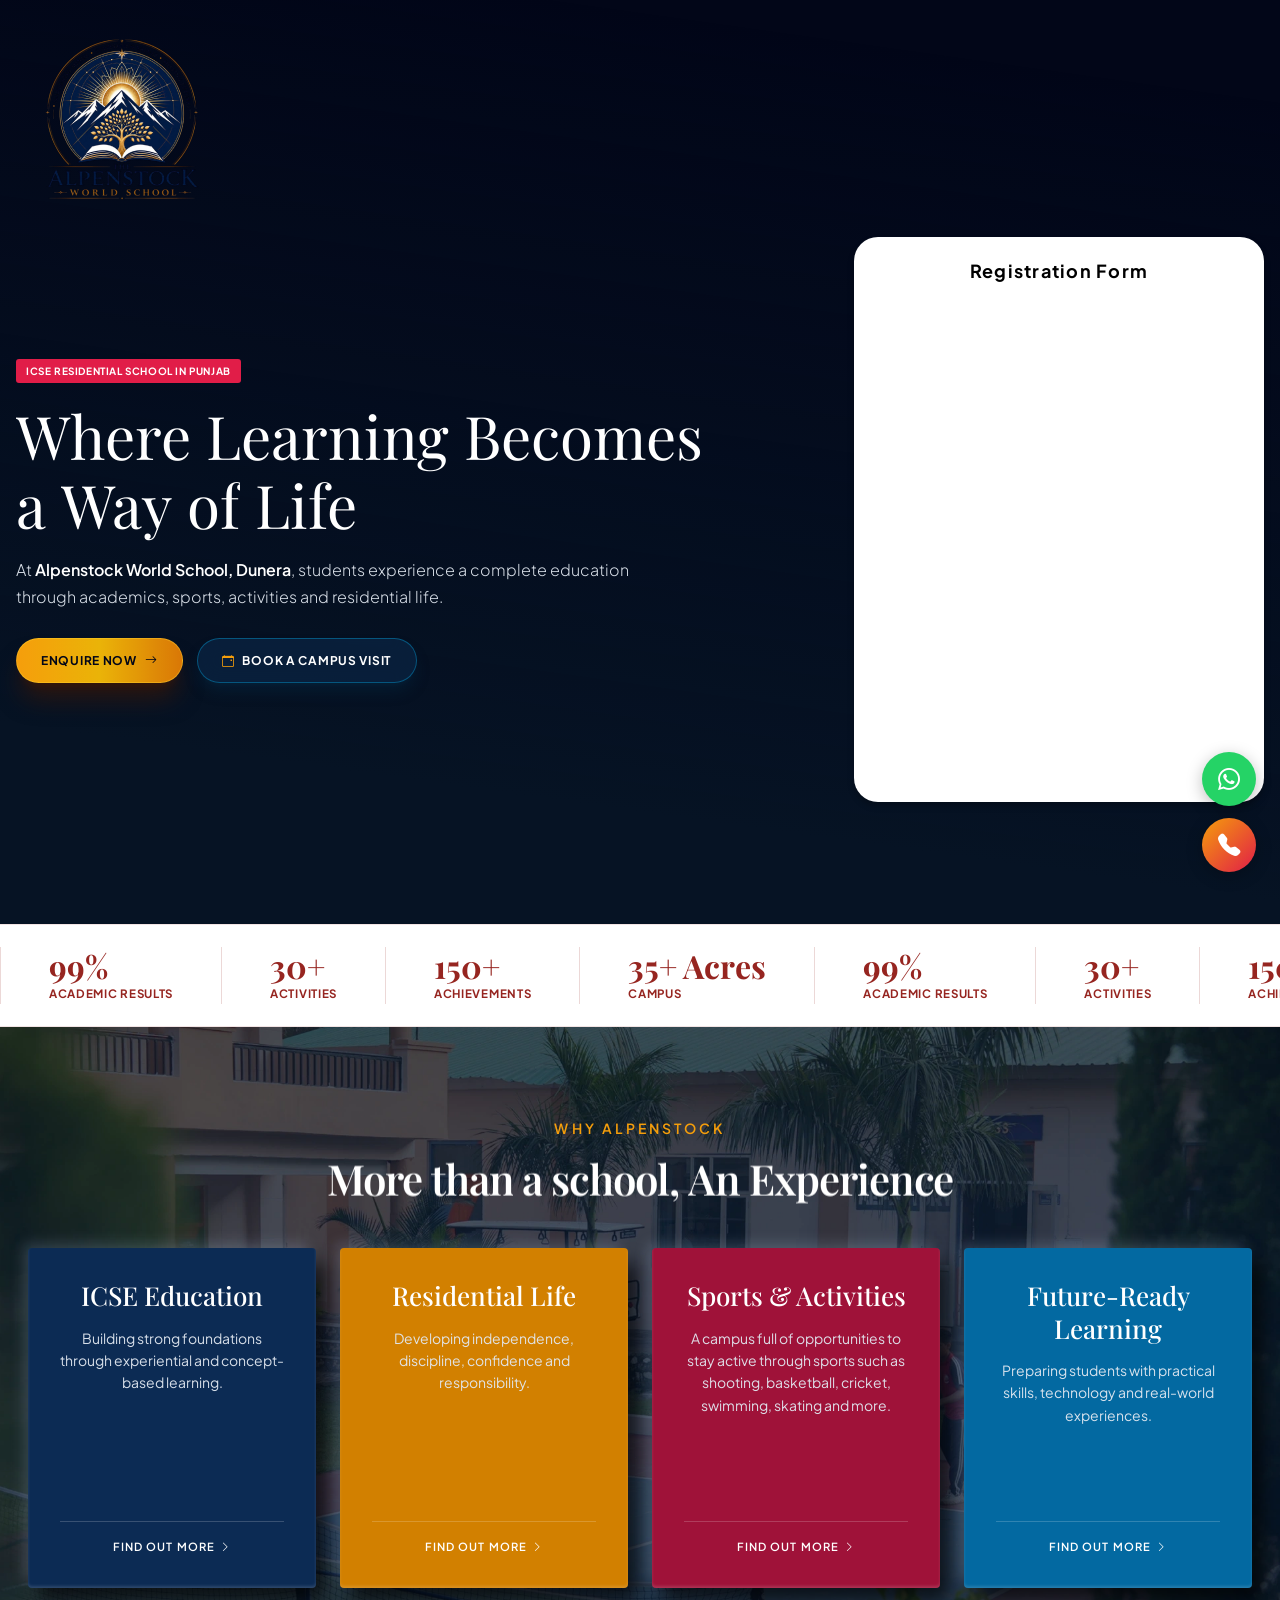
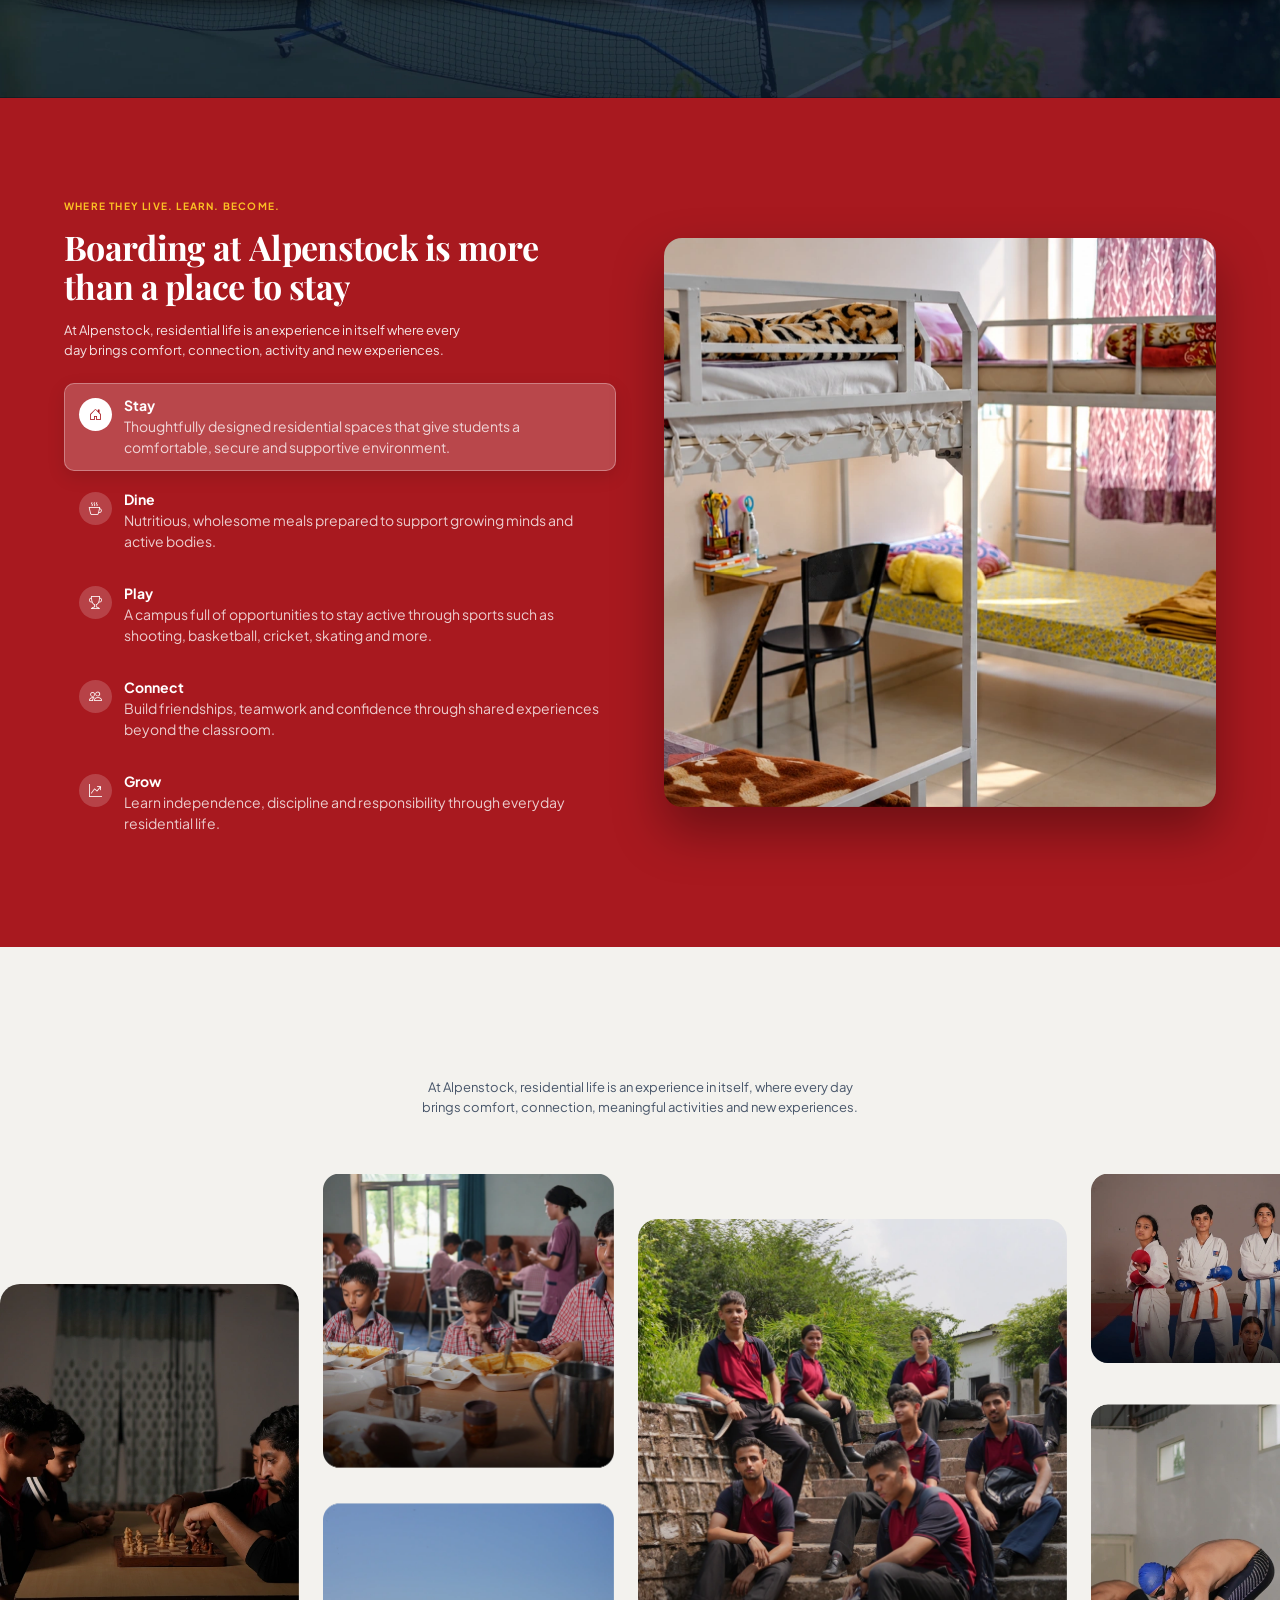
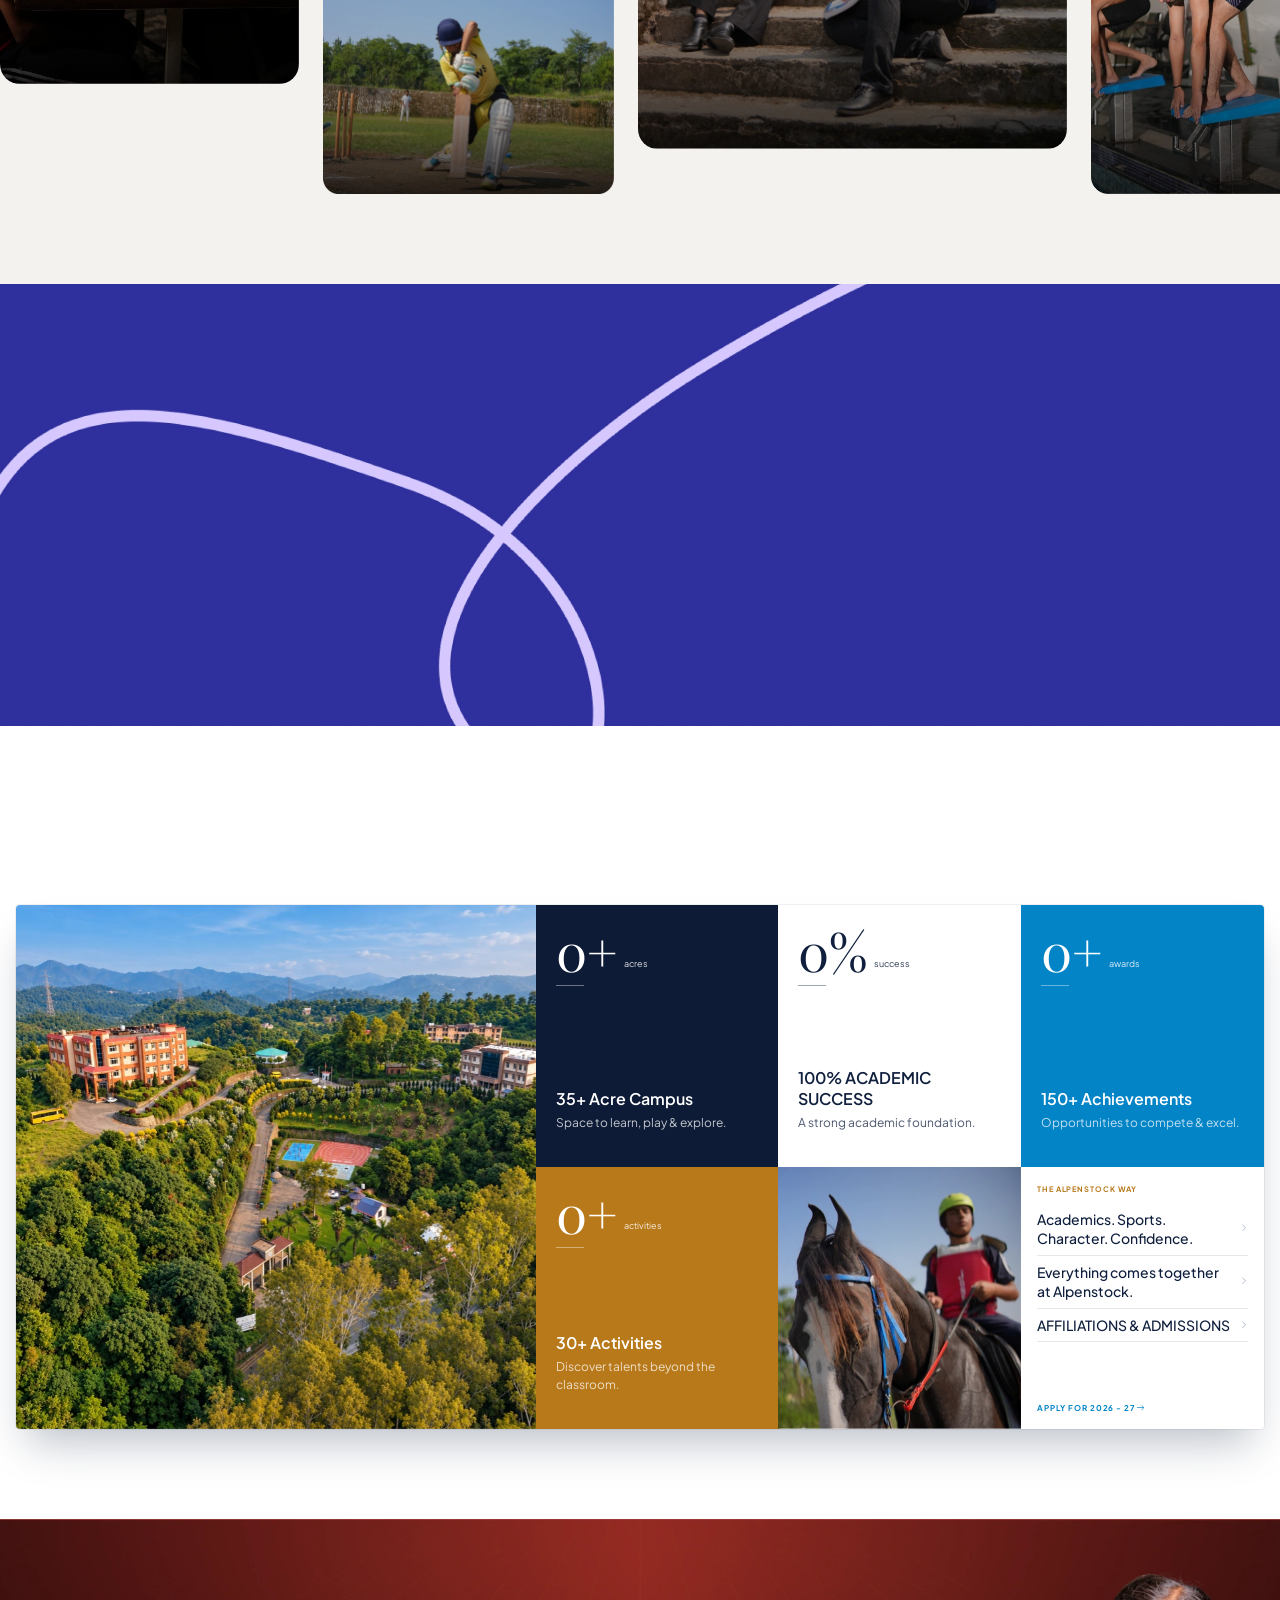
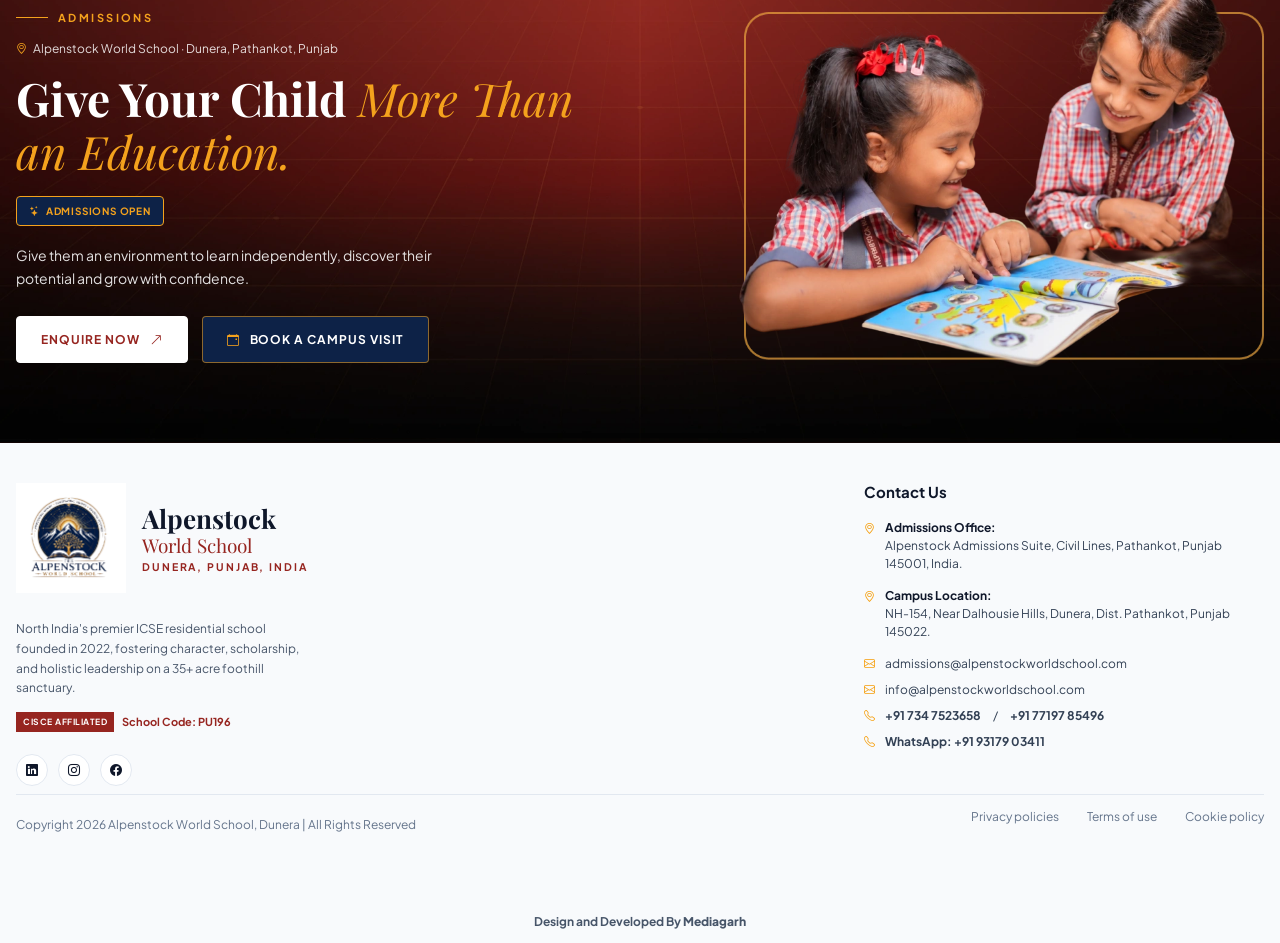
==== index.html @ f22d987d "add new changes" ====
﻿<!doctype html>
<html lang="en">
  <head>
    <!-- Google Tag Manager -->
    <script>
      (function (w, d, s, l, i) {
        w[l] = w[l] || [];
        w[l].push({ 'gtm.start': new Date().getTime(), event: 'gtm.js' });
        var f = d.getElementsByTagName(s)[0],
          j = d.createElement(s),
          dl = l != 'dataLayer' ? '&l=' + l : '';
        j.async = true;
        j.src = 'https://www.googletagmanager.com/gtm.js?id=' + i + dl;
        f.parentNode.insertBefore(j, f);
      })(window, document, 'script', 'dataLayer', 'GTM-5JK8ZBF2');
    </script>
    <!-- End Google Tag Manager -->
    <meta charset="UTF-8" />
    <meta name="viewport" content="width=device-width, initial-scale=1.0" />
    <title>Boarding Schools in Punjab | Alpenstock World School</title>
    <meta
      name="description"
      content="Explore Alpenstock World School, one of the best ICSE boarding schools in Punjab. Discover residential schooling near Pathankot. Enquire today. "
    />
    <meta name="robots" content="index, follow" />
    <link rel="canonical" href="https://admissionsalpenstockworldschool.com/" />
    <link rel="icon" href="images/favicon.webp" sizes="32x32" />

    <!-- Open Graph / Facebook -->
    <meta property="og:type" content="website" />
    <meta property="og:url" content="https://admissionsalpenstockworldschool.com/" />
    <meta property="og:title" content="Boarding Schools in Punjab | Alpenstock World School" />
    <meta
      property="og:description"
      content="Explore Alpenstock World School, one of the best ICSE boarding schools in Punjab. Discover residential schooling near Pathankot. Enquire today."
    />
    <meta property="og:image" content="https://admissionsalpenstockworldschool.com/images/bording-img-4.webp" />
    <meta property="og:image:alt" content="Alpenstock World School Campus" />
    <meta property="og:site_name" content="Alpenstock World School" />
    <meta property="og:locale" content="en_IN" />

    <!-- Twitter Card -->
    <meta name="twitter:card" content="summary_large_image" />
    <meta name="twitter:url" content="https://admissionsalpenstockworldschool.com/" />
    <meta name="twitter:title" content="Boarding Schools in Punjab | Alpenstock World School" />
    <meta
      name="twitter:description"
      content="Explore Alpenstock World School, one of the best ICSE boarding schools in Punjab. Discover residential schooling near Pathankot. Enquire today."
    />
    <meta name="twitter:image" content="https://admissionsalpenstockworldschool.com/images/bording-img-4.webp" />
    <meta name="twitter:image:alt" content="Alpenstock World School Campus" />

    <link rel="preconnect" href="https://fonts.googleapis.com" />
    <link rel="preconnect" href="https://fonts.gstatic.com" crossorigin />
    <link
      href="https://fonts.googleapis.com/css2?family=Playfair+Display:wght@400;500;600;700&family=Plus+Jakarta+Sans:wght@300;400;500;600;700;800&display=swap"
      rel="stylesheet"
    />
    <link rel="stylesheet" href="https://cdn.jsdelivr.net/npm/bootstrap@5.3.3/dist/css/bootstrap.min.css" />
    <link rel="stylesheet" href="https://cdn.jsdelivr.net/npm/bootstrap-icons@1.11.3/font/bootstrap-icons.min.css" />
    <link rel="stylesheet" href="css/style.css?v=4" />
    <link rel="stylesheet" href="css/animations.css" />
  </head>

  <body>
    <!-- Google Tag Manager (noscript) -->
    <noscript
      ><iframe
        src="https://www.googletagmanager.com/ns.html?id=GTM-5JK8ZBF2"
        height="0"
        width="0"
        style="display: none; visibility: hidden"
      ></iframe
    ></noscript>
    <!-- End Google Tag Manager (noscript) -->
    <!-- ============ 1. HERO ============ -->
    <section class="hero">
      <!-- Background video (apna video yaha add karna) -->
      <video class="hero__video" autoplay muted loop playsinline poster="images/hero-poster.webp">
        <source src="images/alpenStock- hero-section-video.mp4" type="video/mp4" />
      </video>
      <div class="hero__overlay"></div>

      <div class="app-container hero__inner">
        <a href="/" class="hero__logo" aria-label="Alpenstock home">
          <img src="images/top-logo.webp" alt="Alpenstock World School Dunera" width="221" height="217" />
        </a>

        <div class="hero__columns">
          <div class="hero__content">
            <span class="hero__badge">ICSE Residential School in Punjab</span>

            <h1 class="hero__title">Where Learning Becomes <br class="d-none d-md-block" />a Way of Life</h1>

            <p class="hero__text">
              At <strong>Alpenstock World School, Dunera</strong>, students experience a complete education through
              academics, sports, activities and residential life.
            </p>

            <div class="hero__actions">
              <a href="#register-form" class="btn-amber">Enquire Now <i class="bi bi-arrow-right"></i></a>
              <a href="#register-form" class="btn-ghost"><i class="bi bi-calendar-event"></i> Book a Campus Visit</a>
            </div>
          </div>

          <!-- CRM Visits Box -->
          <div class="hero__crm-box" id="register-form">
            <p class="hero__crm-label">Registration Form</p>
            <p class="hero__crm-count" id="crm-visit-count"></p>
            <div id="crm-form-container-47"></div>
            <script>
              (function () {
                var container = document.getElementById('crm-form-container-47');
                if (container) {
                  var baseUrl = 'http://crm.mediagarh.com/CRM/forms/public/47';
                  var currentUrl = window.location.href;
                  var iframeSrc = baseUrl + '?embed=1&landing_url=' + encodeURIComponent(currentUrl);

                  var iframe = document.createElement('iframe');
                  iframe.id = 'crm-form-47';
                  iframe.src = iframeSrc;
                  iframe.width = '100%';
                  iframe.height = '480';
                  iframe.frameBorder = '0';
                  iframe.style.border = '0';
                  iframe.style.background = 'transparent';
                  container.appendChild(iframe);
                }
              })();
            </script>
          </div>
        </div>
      </div>
    </section>

    <!-- ============ 2. MARQUEE STATS ============ -->
    <section class="stats-marquee" aria-label="Alpenstock highlights">
      <div class="marquee">
        <div class="marquee__track">
          <!-- Group 1 -->
          <div class="marquee__group">
            <div class="marquee__item">
              <span class="marquee__num">99%</span><span class="marquee__label">Academic Results</span>
            </div>
            <div class="marquee__item">
              <span class="marquee__num">30+</span><span class="marquee__label">Activities</span>
            </div>
            <div class="marquee__item">
              <span class="marquee__num">150+</span><span class="marquee__label">Achievements</span>
            </div>
            <div class="marquee__item">
              <span class="marquee__num">35+ Acres</span><span class="marquee__label">Campus</span>
            </div>
            <div class="marquee__item">
              <span class="marquee__num">99%</span><span class="marquee__label">Academic Results</span>
            </div>
            <div class="marquee__item">
              <span class="marquee__num">30+</span><span class="marquee__label">Activities</span>
            </div>
            <div class="marquee__item">
              <span class="marquee__num">150+</span><span class="marquee__label">Achievements</span>
            </div>
            <div class="marquee__item">
              <span class="marquee__num">35+ Acres</span><span class="marquee__label">Campus</span>
            </div>
          </div>
          <!-- Group 2 (exact duplicate, seamless loop ke liye) -->
          <div class="marquee__group" aria-hidden="true">
            <div class="marquee__item">
              <span class="marquee__num">100%</span><span class="marquee__label">Academic Results</span>
            </div>
            <div class="marquee__item">
              <span class="marquee__num">30+</span><span class="marquee__label">Activities</span>
            </div>
            <div class="marquee__item">
              <span class="marquee__num">150+</span><span class="marquee__label">Achievements</span>
            </div>
            <div class="marquee__item">
              <span class="marquee__num">35+ Acres</span><span class="marquee__label">Campus</span>
            </div>
            <div class="marquee__item">
              <span class="marquee__num">100%</span><span class="marquee__label">Academic Results</span>
            </div>
            <div class="marquee__item">
              <span class="marquee__num">30+</span><span class="marquee__label">Activities</span>
            </div>
            <div class="marquee__item">
              <span class="marquee__num">150+</span><span class="marquee__label">Achievements</span>
            </div>
            <div class="marquee__item">
              <span class="marquee__num">35+ Acres</span><span class="marquee__label">Campus</span>
            </div>
          </div>
        </div>
      </div>
    </section>

    <!-- ============ 3. WHY ALPENSTOCK (CARDS) ============ -->
    <section class="why">
      <div class="why__overlay"></div>
      <div class="app-container why__inner">
        <div class="why__head text-center">
          <span class="why__eyebrow">Why Alpenstock</span>
          <h2 class="why__title">More than a school, An Experience</h2>
        </div>

        <div class="row g-3 g-lg-4 row-cols-1 row-cols-sm-2 row-cols-lg-4 justify-content-center why__grid">
          <div class="col">
            <article class="exp-card exp-card--navy">
              <h3 class="exp-card__title">ICSE Education</h3>
              <p class="exp-card__text">Building strong foundations through experiential and concept-based learning.</p>
              <a href="#register-form" class="exp-card__link">Find out more <i class="bi bi-chevron-right"></i></a>
            </article>
          </div>
          <div class="col">
            <article class="exp-card exp-card--amber">
              <h3 class="exp-card__title">Residential Life</h3>
              <p class="exp-card__text">Developing independence, discipline, confidence and responsibility.</p>
              <a href="#register-form" class="exp-card__link">Find out more <i class="bi bi-chevron-right"></i></a>
            </article>
          </div>
          <div class="col">
            <article class="exp-card exp-card--crimson">
              <h3 class="exp-card__title">Sports &amp; Activities</h3>
              <p class="exp-card__text">
                A campus full of opportunities to stay active through sports such as shooting, basketball, cricket,
                swimming, skating and more.
              </p>
              <a href="#register-form" class="exp-card__link">Find out more <i class="bi bi-chevron-right"></i></a>
            </article>
          </div>
          <div class="col">
            <article class="exp-card exp-card--blue">
              <h3 class="exp-card__title">Future-Ready Learning</h3>
              <p class="exp-card__text">
                Preparing students with practical skills, technology and real-world experiences.
              </p>
              <a href="#register-form" class="exp-card__link">Find out more <i class="bi bi-chevron-right"></i></a>
            </article>
          </div>
        </div>
      </div>
    </section>

    <!-- ============ 4. BOARDING (TABS + IMAGE SWITCH) ============ -->
    <section class="boarding" id="boarding">
      <div class="app-container">
        <div class="boarding__wrap">
          <div class="row align-items-center g-4 g-lg-5">
            <!-- Content -->
            <div class="col-lg-6">
              <span class="boarding__eyebrow">Where they live. Learn. Become.</span>
              <h2 class="boarding__title">Boarding at Alpenstock is more than a place to stay</h2>
              <p class="boarding__text">
                At Alpenstock, residential life is an experience in itself where every day brings comfort, connection,
                activity and new experiences.
              </p>

              <div class="board-tabs" role="tablist" aria-orientation="vertical">
                <button class="board-tab is-active" role="tab" aria-selected="true" data-index="0" type="button">
                  <span class="board-tab__icon"><i class="bi bi-house-door"></i></span>
                  <span class="board-tab__body">
                    <span class="board-tab__title">Stay</span>
                    <span class="board-tab__desc">
                      Thoughtfully designed residential spaces that give students a comfortable, secure and supportive
                      environment.
                    </span>
                  </span>
                </button>

                <button class="board-tab" role="tab" aria-selected="false" data-index="1" type="button">
                  <span class="board-tab__icon"><i class="bi bi-cup-hot"></i></span>
                  <span class="board-tab__body">
                    <span class="board-tab__title">Dine</span>
                    <span class="board-tab__desc">
                      Nutritious, wholesome meals prepared to support growing minds and active bodies.
                    </span>
                  </span>
                </button>

                <button class="board-tab" role="tab" aria-selected="false" data-index="2" type="button">
                  <span class="board-tab__icon"><i class="bi bi-trophy"></i></span>
                  <span class="board-tab__body">
                    <span class="board-tab__title">Play</span>
                    <span class="board-tab__desc">
                      A campus full of opportunities to stay active through sports such as shooting, basketball,
                      cricket, skating and more.
                    </span>
                  </span>
                </button>

                <button class="board-tab" role="tab" aria-selected="false" data-index="3" type="button">
                  <span class="board-tab__icon"><i class="bi bi-people"></i></span>
                  <span class="board-tab__body">
                    <span class="board-tab__title">Connect</span>
                    <span class="board-tab__desc">
                      Build friendships, teamwork and confidence through shared experiences beyond the classroom.
                    </span>
                  </span>
                </button>

                <button class="board-tab" role="tab" aria-selected="false" data-index="4" type="button">
                  <span class="board-tab__icon"><i class="bi bi-graph-up-arrow"></i></span>
                  <span class="board-tab__body">
                    <span class="board-tab__title">Grow</span>
                    <span class="board-tab__desc">
                      Learn independence, discipline and responsibility through everyday residential life.
                    </span>
                  </span>
                </button>
              </div>
            </div>

            <!-- Image (har tab ki image yaha, same order me) -->
            <div class="col-lg-6">
              <div class="board-media">
                <img
                  class="board-media__img"
                  data-pos="active"
                  src="images/bording-img-1.webp"
                  alt="Best residential school in Punjab"
                />
                <img
                  class="board-media__img"
                  data-pos="after"
                  src="images/bording-img-2.webp"
                  alt="Boarding school near me with hostel"
                  loading="lazy"
                />
                <img
                  class="board-media__img"
                  data-pos="after"
                  src="images/bording-img-3.webp"
                  alt="ICSE residential school Punjab"
                  loading="lazy"
                />
                <img
                  class="board-media__img"
                  data-pos="after"
                  src="images/bording-img-4.webp"
                  alt="Private boarding school near me"
                  loading="lazy"
                />
                <img
                  class="board-media__img"
                  data-pos="after"
                  src="images/bording-img-5.webp"
                  alt="Schools with hostels near me"
                  loading="lazy"
                />
              </div>
            </div>
          </div>
        </div>
      </div>
    </section>

    <!-- ============ 5. LIFE AT ALPENSTOCK (ZIGZAG SLIDER) ============ -->
    <section class="life" id="life">
      <div class="app-container text-center">
        <h2 class="life__title">Life at Alpenstock</h2>
        <p class="life__text">
          At Alpenstock, residential life is an experience in itself, where every day brings comfort, connection,
          meaningful activities and new experiences.
        </p>
      </div>

      <div class="life__slider" data-life-slider>
        <div class="life__track">
          <div class="life__group">
            <figure class="life__item">
              <img
                class="life__img life__img--tall"
                src="images/single-img-1.webp"
                alt="Boarding school in Pathankot sports facility"
              />
            </figure>
            <figure class="life__item">
              <img
                class="life__img life__img--pair"
                src="images/group-img-1.webp"
                alt="Best ICSE school in Punjab dining and activities"
              />
            </figure>
            <figure class="life__item">
              <img
                class="life__img life__img--big"
                src="images/single-img-2.webp"
                alt="Residential school near me students campus life"
              />
            </figure>
            <figure class="life__item">
              <img
                class="life__img life__img--pair"
                src="images/group-img-2.webp"
                alt="Top ICSE school Punjab karate and swimming"
              />
            </figure>
            <figure class="life__item">
              <img
                class="life__img life__img--tall life__img--last-item"
                src="images/single-img-3.webp"
                alt="Campus sports court"
              />
            </figure>

            <figure class="life__item">
              <img
                class="life__img life__img--tall"
                src="images/single-img-6.webp"
                alt="Nearby boarding school campus sports court"
              />
            </figure>
            <figure class="life__item">
              <img
                class="life__img life__img--pair"
                src="images/group-img-6.webp"
                alt="Boarding school around me cricket and dining"
              />
            </figure>
            <figure class="life__item">
              <img
                class="life__img life__img--big"
                src="images/single-img-7.webp"
                alt="Private boarding high school near me"
              />
            </figure>
            <figure class="life__item">
              <img
                class="life__img life__img--pair"
                src="images/group-img-7.webp"
                alt="Best residential school Punjab activities"
              />
            </figure>
            <figure class="life__item">
              <img
                class="life__img life__img--tall life__img--last-item"
                src="images/single-img-8.webp"
                alt="Campus sports court"
              />
            </figure>
          </div>
        </div>
      </div>
    </section>
    <!-- ============ 6. PLAY. PUSH. PERFORM. (VERTICAL SLIDER) ============ -->
    <!-- Paste this AFTER the "Life at Alpenstock" </section> -->
    <section class="play" id="play" data-play>
      <div class="app-container">
        <div class="play__grid">
          <!-- Left: heading -->
          <h2 class="play__heading">
            Play. Push.<br />
            <span class="play__underline">Perform.</span>
          </h2>

          <!-- Center: vertical slider -->
          <div class="play__viewport" data-play-viewport>
            <div class="play__track" data-play-track>
              <!-- Each slide: change image + data-title + data-text manually. Add/remove slides freely. -->
              <figure
                class="play__slide is-active"
                data-title="Cricket"
                data-text="A campus full of opportunities to stay active through sports such as Shooting, Basketball, Cricket, Skating and more."
              >
                <img
                  src="images/perfomance-img-1.webp"
                  alt="Cricket at Alpenstock World School Dunera Punjab"
                  loading="lazy"
                />
              </figure>
              <figure
                class="play__slide"
                data-title="Basketball"
                data-text="A campus full of opportunities to stay active through sports such as Shooting, Basketball, Cricket, Skating and more."
              >
                <img
                  src="images/perfomance-img-2.webp"
                  alt="Basketball at best ICSE boarding school Punjab"
                  loading="lazy"
                />
              </figure>
              <figure
                class="play__slide"
                data-title="Shooting"
                data-text="A sporting environment where every practice builds confidence, every challenge builds resilience, and every game brings a new opportunity to excel."
              >
                <img
                  src="images/perfomance-img-3.webp"
                  alt="Shooting sport at residential school near me"
                  loading="lazy"
                />
              </figure>
              <figure
                class="play__slide"
                data-title="Karate"
                data-text="A campus full of opportunities to stay active through sports such as Shooting, Basketball, Cricket, Skating and more."
              >
                <img src="images/perfomance-img-4.webp" alt="Karate at top ICSE school in Punjab" loading="lazy" />
              </figure>
              <figure
                class="play__slide"
                data-title="Pickleball"
                data-text="A campus full of opportunities to stay active through sports such as Shooting, Basketball, Cricket, Skating and more."
              >
                <img src="images/perfomance-img-5.webp" alt="Pickleball at boarding school Pathankot" loading="lazy" />
              </figure>
              <figure
                class="play__slide"
                data-title="Swimming"
                data-text="A campus full of opportunities to stay active through sports such as Shooting, Basketball, Cricket, Skating and more."
              >
                <img
                  src="images/perfomance-img-6.webp"
                  alt="Swimming at best residential school Punjab"
                  loading="lazy"
                />
              </figure>
              <figure
                class="play__slide"
                data-title="Football"
                data-text="A campus full of opportunities to stay active through sports such as Shooting, Basketball, Cricket, Skating and more."
              >
                <img src="images/footbal-img.webp" alt="Football at ICSE school near me Punjab" loading="lazy" />
              </figure>
              <figure
                class="play__slide"
                data-title="Skating"
                data-text="A campus full of opportunities to stay active through sports such as Shooting, Basketball, Cricket, Skating and more."
              >
                <img
                  src="images/perfomance-img-8.webp"
                  alt="Skating at Alpenstock World School Punjab"
                  loading="lazy"
                />
              </figure>
            </div>
          </div>

          <!-- Right: content (changes with active slide) -->
          <div class="play__content">
            <div class="play__content-inner" data-play-content>
              <span class="play__tag" data-play-title>Shooting</span>
              <p class="play__desc" data-play-text></p>
            </div>
            <div class="play__arrows">
              <button type="button" class="play__arrow" data-play-prev aria-label="Previous">
                <i class="bi bi-arrow-left"></i>
              </button>
              <button type="button" class="play__arrow" data-play-next aria-label="Next">
                <i class="bi bi-arrow-right"></i>
              </button>
            </div>
          </div>
        </div>
      </div>
    </section>

    <!-- ============ 7. BUILT FOR THE WHOLE CHILD ============ -->
    <section class="whole" id="whole-child">
      <div class="whole__wrap">
        <h2 class="whole__title">Built for the Whole Child</h2>

        <div class="bento">
          <div class="bento__cell bento__photo">
            <img
              src="images/build-img-1.webp"
              alt="Alpenstock World School campus aerial view Dunera Punjab"
              loading="lazy"
            />
          </div>

          <div class="bento__cell bento__stat bento__stat--navy">
            <div>
              <div class="stat__top"><span class="stat__num">35+</span><span class="stat__unit">acres</span></div>
              <span class="stat__line"></span>
            </div>
            <div>
              <h3 class="stat__title">35+ Acre Campus</h3>
              <p class="stat__text">Space to learn, play &amp; explore.</p>
            </div>
          </div>

          <div class="bento__cell bento__stat bento__stat--white">
            <div>
              <div class="stat__top"><span class="stat__num">100%</span><span class="stat__unit">success</span></div>
              <span class="stat__line"></span>
            </div>
            <div>
              <h3 class="stat__title">100% ACADEMIC SUCCESS</h3>
              <p class="stat__text">A strong academic foundation.</p>
            </div>
          </div>

          <div class="bento__cell bento__stat bento__stat--blue">
            <div>
              <div class="stat__top"><span class="stat__num">150+</span><span class="stat__unit">awards</span></div>
              <span class="stat__line"></span>
            </div>
            <div>
              <h3 class="stat__title">150+ Achievements</h3>
              <p class="stat__text">Opportunities to compete &amp; excel.</p>
            </div>
          </div>

          <div class="bento__cell bento__stat bento__stat--amber">
            <div>
              <div class="stat__top"><span class="stat__num">30+</span><span class="stat__unit">activities</span></div>
              <span class="stat__line"></span>
            </div>
            <div>
              <h3 class="stat__title">30+ Activities</h3>
              <p class="stat__text">Discover talents beyond the classroom.</p>
            </div>
          </div>

          <div class="bento__cell bento__horse">
            <img src="images/build-img-2.webp" alt="Horse riding at boarding school near me Punjab" loading="lazy" />
          </div>

          <div class="bento__cell bento__links">
            <span class="links__eyebrow">The Alpenstock Way</span>
            <ul class="links__list list-unstyled">
              <li>
                <a href="#">Academics. Sports. Character. Confidence. <i class="bi bi-chevron-right"></i></a>
              </li>
              <li>
                <a href="#">Everything comes together at Alpenstock. <i class="bi bi-chevron-right"></i></a>
              </li>
              <li>
                <a href="#">AFFILIATIONS &amp; ADMISSIONS <i class="bi bi-chevron-right"></i></a>
              </li>
            </ul>
            <a href="#register-form" class="links__apply">Apply for 2026 - 27 <i class="bi bi-arrow-right"></i></a>
          </div>
        </div>
      </div>
    </section>
    <!-- ============ 8. CTA : GIVE YOUR CHILD MORE THAN AN EDUCATION ============ -->
    <!-- Paste after "Built for the Whole Child" section -->
    <section class="cta" id="enquire" data-cta>
      <div class="app-container">
        <div class="cta__grid">
          <!-- Left content -->
          <div class="cta__content">
            <span class="cta__eyebrow cta-anim" style="--d: 0s"><i class="cta__eyebrow-line"></i>Admissions</span>

            <p class="cta__loc cta-anim" style="--d: 0.1s">
              <i class="bi bi-geo-alt"></i> Alpenstock World School · Dunera, Pathankot, Punjab
            </p>

            <h2 class="cta__title cta-anim" style="--d: 0.2s">Give Your Child <em>More Than an&nbsp;Education.</em></h2>

            <span class="cta__badge cta-anim" style="--d: 0.3s"><i class="bi bi-stars"></i> Admissions Open</span>

            <p class="cta__text cta-anim" style="--d: 0.4s">
              Give them an environment to learn independently, discover their potential and grow with confidence.
            </p>

            <div class="cta__actions cta-anim" style="--d: 0.5s">
              <a href="#register-form" class="cta__btn cta__btn--light"
                >Enquire Now <i class="bi bi-arrow-up-right"></i
              ></a>
              <a href="#register-form" class="cta__btn cta__btn--navy"
                ><i class="bi bi-calendar-event"></i> Book a Campus Visit</a
              >
            </div>
          </div>

          <!-- Right visual: frame image + child image (separate layers) -->
          <div class="cta__visual">
            <img class="cta__frame" src="images/cta-border.webp" alt="" aria-hidden="true" />
            <div class="cta__child">
              <img src="images/cta-child.webp" alt="Students at best ICSE residential school Punjab" />
            </div>
          </div>
        </div>
      </div>
    </section>

    <!-- ============ 9. FOOTER ============ -->
    <footer class="footer">
      <div class="app-container">
        <div class="footer__top">
          <!-- Brand -->
          <div class="footer__brand">
            <div class="footer__brand-row">
              <img
                class="footer__logo"
                src="images/top-logo.webp"
                alt="Alpenstock World School logo"
                width="90"
                height="90"
              />
              <div class="footer__name">
                <strong>Alpenstock</strong>
                <span>World School</span>
                <small>Dunera, Punjab, India</small>
              </div>
            </div>
            <p class="footer__about">
              North India's premier ICSE residential school founded in 2022, fostering character, scholarship, and
              holistic leadership on a 35+ acre foothill sanctuary.
            </p>

            <div class="footer__badges">
              <span class="footer__chip">CISCE Affiliated</span>
              <span class="footer__code">School Code: PU196</span>
            </div>

            <div class="footer__social">
              <a href="https://www.linkedin.com/company/alpenstock-world-school/" target="_blank" aria-label="LinkedIn"
                ><i class="bi bi-linkedin"></i
              ></a>
              <a href="https://www.instagram.com/thealpenstockworldschool" target="_blank" aria-label="Instagram"
                ><i class="bi bi-instagram"></i
              ></a>
              <a href="https://www.facebook.com/alpenstockworldschool" target="_blank" aria-label="Facebook"
                ><i class="bi bi-facebook"></i
              ></a>
            </div>
          </div>

          <!-- Contact -->
          <div class="footer__contact">
            <h3 class="footer__heading">Contact Us</h3>

            <div class="footer__item footer__item--top">
              <i class="bi bi-geo-alt"></i>
              <p>
                <strong>Admissions Office:</strong>Alpenstock Admissions Suite, Civil Lines, Pathankot, Punjab 145001,
                India.
              </p>
            </div>
            <div class="footer__item footer__item--top">
              <i class="bi bi-geo-alt"></i>
              <p>
                <strong>Campus Location:</strong>NH-154, Near Dalhousie Hills, Dunera, Dist. Pathankot, Punjab 145022.
              </p>
            </div>

            <div class="footer__item">
              <i class="bi bi-envelope"></i
              ><a href="mailto:admissions@alpenstockworldschool.com">admissions@alpenstockworldschool.com</a>
            </div>
            <div class="footer__item">
              <i class="bi bi-envelope"></i
              ><a href="mailto:info@alpenstockworldschool.com">info@alpenstockworldschool.com</a>
            </div>
            <div class="footer__item">
              <i class="bi bi-telephone"></i><a href="tel:+917347523658"> <b>+91 734 7523658</b></a
              >&nbsp;/&nbsp;<a href="tel:+917719785496"> <b>+91 77197 85496</b></a>
            </div>
            <div class="footer__item">
              <i class="bi bi-telephone"></i><a href="https://wa.me/919317903411"> <b>WhatsApp: +91 93179 03411</b></a>
            </div>
          </div>
        </div>

        <div class="footer__bottom">
          <p>Copyright 2026 Alpenstock World School, Dunera | All Rights Reserved</p>
          <ul class="footer__links">
            <li><span>Privacy policies</span></li>
            <li><span>Terms of use</span></li>
            <li><span>Cookie policy</span></li>
          </ul>
        </div>
      </div>

      <div class="footer__credit">Design and Developed By <b>Mediagarh</b></div>
    </footer>
    <!-- ── Floating Action Buttons ── -->
    <div class="fab-stack" aria-label="Quick contact">
      <a
        class="fab-btn fab-btn--wa"
        href="https://wa.me/919317903411?text=Hi%2C%20I'm%20interested%20in%20Alpenstock%20World%20School's%20residential%20and%20boarding%20program.%20Please%20connect%20me%20with%20a%20counsellor%20for%20fees%20%26%20admission%20details."
        target="_blank"
        rel="noopener noreferrer"
        aria-label="Chat on WhatsApp"
        ><i class="bi bi-whatsapp"></i
      ></a>
      <a class="fab-btn fab-btn--call" href="tel:+917347523658" aria-label="Call us"
        ><i class="bi bi-telephone-fill"></i
      ></a>
    </div>

    <script>
      if (!matchMedia('(prefers-reduced-motion: reduce)').matches) {
        document.documentElement.classList.add('has-anim');
        setTimeout(function () {
          if (!window.__animReady) document.documentElement.classList.remove('has-anim');
        }, 3000);
      }
    </script>
    <script src="js/animations.js"></script>
    <script type="text/javascript">
      var s = document.createElement('script');
      s.type = 'text/javascript';
      s.async = true;
      s.src = 'https://widgets.in6.nopaperforms.com/emwgts.js';
      document.body.appendChild(s);
    </script>

    <script>
      /* ========== Boarding tabs ========== */
      (function () {
        var tabs = document.querySelectorAll('.board-tab');
        var imgs = document.querySelectorAll('.board-media__img');
        if (!tabs.length || !imgs.length) return;

        function setActive(index) {
          tabs.forEach(function (tab, i) {
            var on = i === index;
            tab.classList.toggle('is-active', on);
            tab.setAttribute('aria-selected', on ? 'true' : 'false');
            tab.tabIndex = on ? 0 : -1;
          });
          // before = upar slide hoke gayi, after = neeche se aayegi (directional translate)
          imgs.forEach(function (img, i) {
            img.dataset.pos = i === index ? 'active' : i < index ? 'before' : 'after';
          });
        }

        tabs.forEach(function (tab, i) {
          tab.addEventListener('click', function () {
            setActive(i);
          });
          tab.addEventListener('keydown', function (e) {
            var next = null;
            if (e.key === 'ArrowDown') next = (i + 1) % tabs.length;
            if (e.key === 'ArrowUp') next = (i - 1 + tabs.length) % tabs.length;
            if (next !== null) {
              e.preventDefault();
              setActive(next);
              tabs[next].focus();
            }
          });
        });

        setActive(0);
      })();

      /* ========== Life slider (infinite, seamless) ========== */
      (function () {
        var slider = document.querySelector('[data-life-slider]');
        if (!slider) return;

        var track = slider.querySelector('.life__track');
        var group = slider.querySelector('.life__group');
        var originals = Array.prototype.slice.call(group.children);
        var SPEED = 60; // px per second

        function build() {
          // reset
          while (track.children.length > 1) track.removeChild(track.lastChild);
          while (group.children.length > originals.length) group.removeChild(group.lastChild);

          // group ko screen se chauda banao (kam images ho tab bhi gap na aaye)
          var guard = 0;
          while (group.scrollWidth < window.innerWidth && guard < 10) {
            originals.forEach(function (el) {
              var c = el.cloneNode(true);
              c.setAttribute('aria-hidden', 'true');
              group.appendChild(c);
            });
            guard++;
          }

          // exact duplicate group = seamless loop
          var dup = group.cloneNode(true);
          dup.setAttribute('aria-hidden', 'true');
          track.appendChild(dup);

          track.style.setProperty('--life-duration', Math.round(group.scrollWidth / SPEED) + 's');
        }

        function init() {
          build();
          var t;
          window.addEventListener('resize', function () {
            clearTimeout(t);
            t = setTimeout(build, 250);
          });
        }

        // images load hone ke baad width sahi milti hai
        if (document.readyState === 'complete') init();
        else window.addEventListener('load', init);
      })();
    </script>
    <script>
      /* ========== Play. Push. Perform. vertical slider (infinite + autoplay) ========== */
      (function () {
        var root = document.querySelector('[data-play]');
        if (!root) return;

        var AUTOPLAY_MS = 3500; // time between auto slides
        var viewport = root.querySelector('[data-play-viewport]');
        var track = root.querySelector('[data-play-track]');
        var content = root.querySelector('[data-play-content]');
        var titleEl = root.querySelector('[data-play-title]');
        var textEl = root.querySelector('[data-play-text]');
        var prevBtn = root.querySelector('[data-play-prev]');
        var nextBtn = root.querySelector('[data-play-next]');

        var originals = Array.prototype.slice.call(track.children);
        var total = originals.length;

        // Build: [clones] [originals] [clones]  -> card always visible above & below
        function makeClones() {
          return originals.map(function (el) {
            var c = el.cloneNode(true);
            c.classList.remove('is-active');
            c.setAttribute('aria-hidden', 'true');
            return c;
          });
        }
        var before = makeClones();
        var after = makeClones();
        before.forEach(function (c) {
          track.insertBefore(c, track.firstChild);
        });
        after.forEach(function (c) {
          track.appendChild(c);
        });

        var slides = Array.prototype.slice.call(track.children);
        slides.forEach(function (s) {
          var img = s.querySelector('img');
          if (img) img.loading = 'eager'; // no blank peeking cards
        });

        var pos = total; // start on first ORIGINAL slide
        var animating = false;
        var swapTimer, playTimer, lockTimer;

        function position() {
          var s = slides[pos];
          var y = viewport.clientHeight / 2 - (s.offsetTop + s.offsetHeight / 2);
          track.style.transform = 'translateY(' + y + 'px)';
        }

        function setActive() {
          slides.forEach(function (s, n) {
            s.classList.toggle('is-active', n === pos);
          });
        }

        function setContent(instant) {
          var apply = function () {
            titleEl.textContent = slides[pos].dataset.title || '';
            textEl.textContent = slides[pos].dataset.text || '';
            content.classList.remove('is-changing');
          };
          clearTimeout(swapTimer);
          if (instant) return apply();
          content.classList.add('is-changing');
          swapTimer = setTimeout(apply, 300);
        }

        // jump without any animation (used for init + seamless loop reset)
        function jump(newPos) {
          pos = newPos;
          track.classList.add('is-jumping');
          setActive();
          position();
          void track.offsetHeight; // force reflow
          track.classList.remove('is-jumping');
        }

        function unlock() {
          clearTimeout(lockTimer);
          animating = false;
          if (pos >= total * 2) jump(pos - total);
          else if (pos < total) jump(pos + total);
        }

        function go(newPos) {
          if (animating) return;
          animating = true;
          pos = newPos;
          setActive();
          position();
          setContent(false);
          lockTimer = setTimeout(unlock, 1100); // fallback if transitionend is missed
        }

        track.addEventListener('transitionend', function (e) {
          if (e.target === track && e.propertyName === 'transform') unlock();
        });

        // ---- autoplay ----
        var reduce = window.matchMedia && window.matchMedia('(prefers-reduced-motion: reduce)').matches;
        function start() {
          if (reduce) return;
          stop();
          playTimer = setInterval(function () {
            go(pos + 1);
          }, AUTOPLAY_MS);
        }
        function stop() {
          clearInterval(playTimer);
        }

        root.addEventListener('mouseenter', stop);
        root.addEventListener('mouseleave', start);
        document.addEventListener('visibilitychange', function () {
          document.hidden ? stop() : start();
        });

        // ---- controls ----
        prevBtn.addEventListener('click', function () {
          go(pos - 1);
          start(); // restart timer after manual action
        });
        nextBtn.addEventListener('click', function () {
          go(pos + 1);
          start();
        });

        // click the peeking card above/below
        slides.forEach(function (s, n) {
          s.addEventListener('click', function () {
            if (n === pos - 1 || n === pos + 1) {
              go(n);
              start();
            }
          });
        });

        // vertical swipe on touch
        var startY = null;
        viewport.addEventListener(
          'touchstart',
          function (e) {
            startY = e.touches[0].clientY;
            stop();
          },
          { passive: true },
        );
        viewport.addEventListener('touchend', function (e) {
          if (startY !== null) {
            var dy = e.changedTouches[0].clientY - startY;
            if (Math.abs(dy) > 40) go(dy < 0 ? pos + 1 : pos - 1);
            startY = null;
          }
          start();
        });

        var t;
        window.addEventListener('resize', function () {
          clearTimeout(t);
          t = setTimeout(function () {
            jump(pos);
          }, 150);
        });

        // init
        jump(pos);
        setContent(true);
        start();
      })();

      /* ========== CTA: start animation when section scrolls into view ========== */
      (function () {
        var cta = document.querySelector('[data-cta]');
        if (!cta) return;

        if (!('IntersectionObserver' in window)) {
          cta.classList.add('is-in');
          return;
        }

        var io = new IntersectionObserver(
          function (entries) {
            entries.forEach(function (e) {
              if (e.isIntersecting) {
                cta.classList.add('is-in');
                io.disconnect();
              }
            });
          },
          { threshold: 0.25 },
        );
        io.observe(cta);
      })();
    </script>
  </body>
</html>
---- css/style.css ----
/*==================================================
  VARIABLES
==================================================*/
:root {
  --crimson-dark: #962520;
  --rose: #e11d48;
  --navy-deep: #020618;
  --amber: #f59e0b;
  --text-soft: rgba(226, 232, 240, 0.95);

  /* card colors (image se match) */
  --card-navy: #12295a;
  --card-amber: #d18100;
  --card-crimson: #9b1239;
  --card-blue: #0a6fa8;

  --font-head: 'Playfair Display', serif;
  --font-body: 'Plus Jakarta Sans', sans-serif;

  --container: 1280px; /* content width */
  --gutter: 16px; /* left + right */
  --transition: 0.35s ease;
}

/*==================================================
  RESET & BASE
==================================================*/
* {
  margin: 0;
  padding: 0;
  box-sizing: border-box;
}

html {
  scroll-behavior: smooth;
}

body {
  font-family: var(--font-body);
  font-size: 16px;
  line-height: 1.6;
  color: var(--text-soft);
  background: var(--navy-deep);
  overflow-x: hidden;
}

h1,
h2,
h3,
h4 {
  font-family: var(--font-head);
  font-weight: 500;
}

img {
  max-width: 100%;
  height: auto;
}

/* 1280px content + 16px left/right = 1312px total */
.app-container {
  width: 100%;
  max-width: calc(var(--container) + (var(--gutter) * 2));
  padding-inline: var(--gutter);
  margin-inline: auto;
}

/*==================================================
  1. HERO
==================================================*/
.hero {
  position: relative;
  display: flex;
  min-height: clamp(560px, 100vh, 1060px);
  color: #fff;
  background: var(--navy-deep);
  overflow: hidden;
  isolation: isolate;
}

.hero__video {
  position: absolute;
  inset: 0;
  width: 100%;
  height: 100%;
  object-fit: cover;
  z-index: -2;
}

.hero__overlay {
  position: absolute;
  inset: 0;
  z-index: -1;
  background: linear-gradient(8deg, #061324 18.27%, rgba(6, 19, 36, 0.5) 53.68%, rgba(6, 19, 36, 0) 90.84%);
}

.hero__inner {
  display: flex;
  flex-direction: column;
  justify-content: space-around;
  padding-top: 12px;
  padding-bottom: 122px;
}

.hero__logo img {
  display: block;
  width: 221px;
  height: auto;
}

/* Two-column wrapper inside hero (left content + right CRM box) */
.hero__columns {
  display: flex;
  align-items: center;
  justify-content: space-between;
  gap: 32px;
  margin-top: 8px;
}

.hero__content {
  max-width: 716px;
  margin-top: 0;
  flex: 1 1 auto;
}

/* CRM visits box */
.hero__crm-box {
  flex: 0 0 auto;
  width: 100%;
  max-width: 410px;
  min-height: 440px;
  background: #fff;
  border-radius: 24px;
  padding: 20px;
  text-align: center;
  box-shadow: 0 4px 6.6px 0 rgba(0, 0, 0, 0.25);
}

.hero__crm-label {
  font-size: 18px;
  font-weight: 700;
  letter-spacing: 0.07em;
  color: #000;
  margin: 0 0 10px;
}

.hero__crm-count {
  font-size: 48px;
  font-weight: 700;
  line-height: 1;
  color: #fff;
  margin: 0 0 6px;
  font-family: var(--ff-display);
}

.hero__crm-sub {
  font-size: 11px;
  color: rgba(255, 255, 255, 0.45);
  margin: 0;
}

@media (max-width: 767.98px) {
  .hero__columns {
    flex-direction: column;
    gap: 24px;
  }
  .hero__crm-box {
    width: 100%;
  }
}

.hero__badge {
  display: inline-block;
  padding: 4px 10px;
  margin-bottom: 18px;
  font-size: 10px;
  font-weight: 700;
  letter-spacing: 0.06em;
  text-transform: uppercase;
  color: #fff;
  background: var(--rose);
  border-radius: 3px;
}

.hero__title {
  font-size: 60px;
  line-height: 1.15;
  font-weight: 400;
  color: #fff;
  margin-bottom: 18px;
}

.hero__text {
  max-width: 620px;
  font-size: 16px;
  line-height: 1.65;
  font-weight: 300;
  color: var(--text-soft);
  margin-bottom: 28px;
}

.hero__text strong {
  font-weight: 600;
  color: #fff;
}

.hero__actions {
  display: flex;
  flex-wrap: wrap;
  gap: 14px;
}

.btn-amber,
.btn-ghost {
  display: inline-flex;
  align-items: center;
  gap: 8px;
  padding: 12px 24px;
  font-family: var(--font-body);
  font-size: 12px;
  font-weight: 700;
  letter-spacing: 0.06em;
  text-transform: uppercase;
  text-decoration: none;
  border-radius: 999px;
  transition: var(--transition);
}

.btn-amber {
  color: var(--navy-deep);
  border-radius: 33554400px;
  border: 1px solid rgba(255, 210, 48, 0.4);
  background: linear-gradient(
    90deg,
    #f59e0b 0%,
    #f4a10b 7.14%,
    #f2a40a 14.29%,
    #f1a70a 21.43%,
    #efaa09 28.57%,
    #edad09 35.71%,
    #ecb008 42.86%,
    #eab308 50%,
    #e8ab08 57.14%,
    #e6a207 64.29%,
    #e39a07 71.43%,
    #e19107 78.57%,
    #de8807 85.71%,
    #dc8006 92.86%,
    #d97706 100%
  );
  box-shadow:
    0 20px 25px -5px rgba(70, 25, 1, 0.6),
    0 8px 10px -6px rgba(70, 25, 1, 0.6);
}

.btn-amber:hover {
  color: var(--navy-deep);
  transform: translateY(-2px);
  box-shadow: 0 6px 12px rgba(245, 158, 11, 0.55);
}

.btn-ghost {
  color: #fff;
  background: rgba(11, 37, 69, 0.7);
  box-shadow:
    0 10px 15px -3px rgba(5, 47, 74, 0.4),
    0 4px 6px -4px rgba(5, 47, 74, 0.4);
  backdrop-filter: blur(12px);
  border: 1px solid rgba(0, 188, 255, 0.35);
}

.btn-ghost i {
  color: var(--amber);
}

.btn-ghost:hover {
  color: #fff;
  border-color: var(--amber);
  transform: translateY(-2px);
}

/*==================================================
  2. MARQUEE (infinite, seamless, pause on hover)
==================================================*/
.stats-marquee {
  background: #fff;
  border-block: 1px solid rgba(150, 37, 32, 0.12);
  padding: 22px 0px;
}

.marquee {
  display: flex;
  width: 100%;
  overflow: hidden;
  user-select: none;
}

.marquee__track {
  display: flex;
  flex-shrink: 0;
  width: max-content;
  animation: marquee-scroll 30s linear infinite;
  will-change: transform;
}

.marquee__group {
  display: flex;
  flex-shrink: 0;
  align-items: center;
  min-width: 60vw; /* group hamesha screen se bada = gap nahi aayega */
}

.marquee:hover .marquee__track {
  animation-play-state: paused;
}

/* 2 identical groups => -50% = ek pura group => seamless loop */
@keyframes marquee-scroll {
  from {
    transform: translateX(0);
  }
  to {
    transform: translateX(-50%);
  }
}

.marquee__item {
  display: flex;
  flex-direction: column;
  flex-shrink: 0;
  justify-content: center;
  padding: 0px 48px;
  border-left: 1px solid rgba(150, 37, 32, 0.18);
  white-space: nowrap;
  color: var(--crimson-dark);
}

.marquee__num {
  font-family: var(--font-head);
  font-size: 32px;
  font-weight: 700;
  line-height: 1.2;
}

.marquee__label {
  font-family: var(--font-body);
  font-size: 11.545px;
  font-weight: 700;
  letter-spacing: 0.06em;
  text-transform: uppercase;
}

@media (prefers-reduced-motion: reduce) {
  .marquee__track {
    animation-duration: 80s;
  }
}

/*==================================================
  3. WHY ALPENSTOCK
==================================================*/
.why {
  position: relative;
  padding: 90px 0 110px;
  background: url('/images/background-img-1.webp') center / cover no-repeat;
}
/* 
.why__overlay {
  position: absolute;
  inset: 0;
  z-index: -1;
  background: linear-gradient(180deg, rgba(2, 6, 24, 0.82) 0%, rgba(2, 6, 24, 0.88) 100%);
  backdrop-filter: blur(2px);
} */

.why__head {
  margin-bottom: 44px;
}

.why__eyebrow {
  display: block;
  margin-bottom: 14px;
  font-size: 14px;
  font-weight: 600;
  letter-spacing: 0.22em;
  text-transform: uppercase;
  color: #f59e0b;
}

.why__title {
  font-size: 42px;
  font-weight: 600;
  color: #fff;
  letter-spacing: -1.06px;
}

.why__grid {
  margin-inline: auto;
}

.exp-card {
  display: flex;
  flex-direction: column;
  height: 100%;
  min-height: 340px;
  padding: 32px;
  text-align: center;
  color: #fff;
  border-radius: 4px;
  box-shadow:
    0 -2px 3px 0 rgba(255, 255, 255, 0.14) inset,
    10px 14px 18px -1px rgba(0, 0, 0, 0.68),
    -6px -6px 14px -2px rgba(184, 204, 235, 0.22);

  transition: var(--transition);
}

.exp-card:hover {
  transform: translateY(-6px);
  box-shadow: 0 20px 50px rgba(0, 0, 0, 0.55);
}

.exp-card--navy {
  background: #0c2b54;
}
.exp-card--amber {
  background: #d28000;
}
.exp-card--crimson {
  background: #9f1239;
}
.exp-card--blue {
  background: #0369a1;
}

.exp-card__title {
  margin-bottom: 14px;
  font-size: 26px;
  line-height: 1.25;
  color: #fff;
}

.exp-card__text {
  flex-grow: 1;
  margin-bottom: 24px;
  font-size: 14px;
  line-height: 1.6;
  color: var(--text-soft);
}

.exp-card__link {
  display: block;
  padding-top: 16px;
  border-top: 1px solid rgba(255, 255, 255, 0.18);
  font-size: 0.7rem;
  font-weight: 600;
  letter-spacing: 0.1em;
  text-transform: uppercase;
  text-decoration: none;
  color: #fff;
  transition: var(--transition);
}

.exp-card__link i {
  font-size: 0.65rem;
  margin-left: 2px;
}

.exp-card__link:hover {
  color: #fff;
  letter-spacing: 0.14em;
}

/*==================================================
  4. BOARDING (tabs + image switch)
==================================================*/
.boarding {
  --board-bg: #a8191f;
  padding: 100px 0;
  background: var(--board-bg);
  color: #fff;
}

.boarding__wrap {
  max-width: 1152px;
  margin-inline: auto;
}

.boarding__eyebrow {
  display: block;
  margin-bottom: 14px;
  font-size: 10px;
  font-weight: 700;
  letter-spacing: 0.12em;
  text-transform: uppercase;
  color: #fbbf24;
}

.boarding__title {
  padding-right: 30px;
  margin-bottom: 14px;
  font-size: 34px;
  line-height: 1.15;
  font-weight: 700;
  letter-spacing: -0.02em;
  color: #fff;
  letter-spacing: -0.7px;
}

.boarding__text {
  max-width: 420px;
  margin-bottom: 22px;
  font-size: 13px;
  line-height: 1.55;
  color: rgba(255, 255, 255, 0.88);
}

/* ---- tabs ---- */
.board-tabs {
  display: flex;
  flex-direction: column;
  gap: 6px;
}

.board-tab {
  display: flex;
  align-items: flex-start;
  gap: 12px;
  width: 100%;
  padding: 12px 14px;
  text-align: left;
  font-family: var(--font-body);
  color: #fff;
  background: transparent;
  border: 1px solid transparent;
  border-radius: 10px;
  cursor: pointer;
  transition:
    background 0.4s ease,
    border-color 0.4s ease;
}

.board-tab:hover {
  background: rgba(255, 255, 255, 0.08);
}

.board-tab:focus-visible {
  outline: 2px solid #fbbf24;
  outline-offset: 2px;
}

.board-tab.is-active {
  background: rgba(255, 255, 255, 0.2);
  border-color: rgba(255, 255, 255, 0.3);
  box-shadow: 0 6px 18px rgba(0, 0, 0, 0.12);
}

.board-tab__icon {
  display: inline-flex;
  flex-shrink: 0;
  align-items: center;
  justify-content: center;
  width: 33px;
  height: 33px;
  margin-top: 2px;
  font-size: 13px;
  color: #fff;
  background: rgba(255, 255, 255, 0.18);
  border-radius: 50%;
  transition: var(--transition);
}

.board-tab.is-active .board-tab__icon {
  color: var(--board-bg);
  background: #fff;
}

.board-tab__body {
  display: flex;
  flex-direction: column;
  gap: 2px;
}

.board-tab__title {
  font-size: 14px;
  font-weight: 700;
  line-height: 1.3;
}

.board-tab__desc {
  font-size: 14px;
  line-height: 1.5;
  color: rgba(255, 255, 255, 0.78);
}

/* ---- image stack (translate + fade) ---- */
.board-media {
  position: relative;
  width: 100%;
  aspect-ratio: 1 / 1.03;
  overflow: hidden;
  border-radius: 18px;
  background: rgba(0, 0, 0, 0.15);
  box-shadow: 0 24px 50px rgba(0, 0, 0, 0.35);
}

.board-media__img {
  position: absolute;
  inset: 0;
  width: 100%;
  height: 100%;
  object-fit: cover;
  opacity: 0;
  transform: translateY(40px) scale(1.04);
  transition:
    transform 0.8s cubic-bezier(0.22, 1, 0.36, 1),
    opacity 0.8s ease;
  will-change: transform, opacity;
}

.board-media__img[data-pos='active'] {
  opacity: 1;
  transform: translateY(0) scale(1);
  z-index: 2;
}

.board-media__img[data-pos='before'] {
  transform: translateY(-40px) scale(1.04);
}

/*==================================================
  5. LIFE AT ALPENSTOCK (zigzag slider)
==================================================*/
.life {
  --s: 1; /* global scale: tablet/mobile pe chhota hota hai */
  padding: 70px 0 90px;
  background: #f3f2ee;
  overflow: hidden;
}

.life__title {
  margin-bottom: 12px;
  font-size: clamp(1.9rem, 3.2vw, 2.5rem);
  font-weight: 400;
  color: #0f172a;
}

.life__text {
  max-width: 440px;
  margin: 0 auto 56px;
  font-size: 13px;
  line-height: 1.55;
  color: #475569;
}

.life__slider {
  display: flex;
  width: 100%;
  overflow: hidden;
  user-select: none;
}

.life__track {
  display: flex;
  flex-shrink: 0;
  width: max-content;
  animation: life-scroll var(--life-duration, 50s) linear infinite;
  will-change: transform;
}

.life__slider:hover .life__track {
  animation-play-state: paused;
}

/* 2 identical groups => -50% = seamless loop */
@keyframes life-scroll {
  from {
    transform: translateX(0);
  }
  to {
    transform: translateX(-50%);
  }
}

.life__group {
  display: flex;
  flex-shrink: 0;
  align-items: center; /* zigzag: alag height wale items center align */
}

.life__item {
  flex-shrink: 0;
  margin: 0 calc(24px * var(--s)) 0 0; /* gap margin se, taaki loop exact rahe */
}

.life__img {
  display: block;
  width: auto; /* width image ki natural ratio se */
  max-width: none;
}

/* Heights: yaha se zigzag control hota hai */
.life__img--pair {
  height: calc(620px * var(--s));
}

/* Heights: yaha se zigzag control hota hai */
.life__img--last-item {
  margin-top: 120px;
  height: calc(620px * var(--s));
}

.life__img--big {
  height: calc(530px * var(--s));
  border-radius: calc(20px * var(--s));
}
.life__img--tall {
  height: calc(400px * var(--s));
  border-radius: calc(20px * var(--s));
}

@media (prefers-reduced-motion: reduce) {
  .life__track {
    animation-duration: 140s;
  }
}

/*==================================================
  6. PLAY. PUSH. PERFORM.  (vertical slider)
==================================================*/
.play {
  --slide-h: 282px; /* height of one slide */
  --peek: 80px; /* how much of prev/next is visible */
  --slide-gap: 10px;

  position: relative;
  color: #fff;
  overflow: hidden;
  /* BACKGROUND: put your image here (with its white border baked in) */
  background: #0284c7 url('/images/play-bg.webp') center / cover no-repeat;
}

.play__grid {
  display: grid;
  grid-template-columns: 1fr minmax(510px, 340px) 1fr;
  align-items: center;
  gap: 48px;
}

.play__heading {
  justify-self: center;
  font-family: var(--font-head);
  font-size: 34px;
  font-weight: 400;
  line-height: 1.3;
  letter-spacing: 0.02em;
  text-transform: uppercase;
  color: #fff;
}

.play__underline {
  display: inline-block;
  padding-bottom: 2px;
  border-bottom: 2px solid #f4511e;
}

/* ---- slider ---- */
.play__viewport {
  position: relative;
  width: 100%;
  height: calc(var(--slide-h) + var(--peek) * 2);
  overflow: hidden;
  touch-action: pan-x; /* allow page horizontal pan; we handle vertical swipe */
}

.play__track {
  position: relative;
  display: flex;
  flex-direction: column;
  gap: var(--slide-gap);
  transition: transform 0.9s cubic-bezier(0.22, 1, 0.36, 1);
  will-change: transform;
}

.play__slide {
  position: relative;
  flex-shrink: 0;
  height: var(--slide-h);
  overflow: hidden;
  border: 2px solid rgba(125, 211, 252, 0.9);
  border-radius: 8px;
  opacity: 0.7;
  cursor: pointer;
  transition: opacity 0.7s ease;
}

.play__slide.is-active {
  opacity: 1;
  cursor: default;
}

.play__slide img {
  display: block;
  width: 100%;
  height: 100%;
  object-fit: cover;
}

/* purple tint on inactive slides (fades away when active) */
.play__slide::after {
  content: '';
  position: absolute;
  inset: 0;
  background: rgba(79, 70, 229, 0.45);
  transition: opacity 0.7s ease;
  pointer-events: none;
}

.play__slide.is-active::after {
  opacity: 0;
}

/* ---- content ---- */
.play__content {
  max-width: 340px;
}

.play__content-inner {
  min-height: 112px;
  transition:
    opacity 0.3s ease,
    transform 0.3s ease;
}

.play__content-inner.is-changing {
  opacity: 0;
  transform: translateY(10px);
}

.play__tag {
  display: inline-block;
  padding: 2px 10px;
  margin-bottom: 12px;
  font-family: var(--font-head);
  font-size: 34px;
  font-weight: 700;
  line-height: 1.3;
  color: #12124a;
  background: #fcd34d;
  border-radius: 4px;
}

.play__desc {
  font-size: 18px;
  line-height: 1.6;
  color: rgba(255, 255, 255, 0.88);
}

.play__arrows {
  display: flex;
  gap: 8px;
  margin-top: 14px;
}

.play__arrow {
  display: inline-flex;
  align-items: center;
  justify-content: center;
  width: 30px;
  height: 30px;
  font-size: 12px;
  color: #0284c7;
  background: #fff;
  border: 0;
  border-radius: 50%;
  cursor: pointer;
  transition:
    transform 0.25s ease,
    background 0.25s ease;
}

.play__arrow:hover {
  background: #fcd34d;
  transform: scale(1.1);
}

.play__arrow:focus-visible {
  outline: 2px solid #fcd34d;
  outline-offset: 2px;
}

/* Tablet */
@media (max-width: 991.98px) {
  .play {
    --slide-h: 160px;
    --peek: 64px;
    padding: 56px 0;
  }
  .play__grid {
    grid-template-columns: 1fr 300px 1fr;
    gap: 28px;
  }
  .play__heading {
    font-size: 22px;
  }
}

/* Mobile: stack */
@media (max-width: 767.98px) {
  .play {
    --slide-h: 190px;
    --peek: 50px;
    padding: 48px 0 56px;
  }
  .play__grid {
    grid-template-columns: 1fr;
    gap: 28px;
    justify-items: center;
  }
  .play__heading {
    font-size: 26px;
    text-align: center;
  }
  .play__viewport {
    max-width: 340px;
    max-height: 241px;
  }
  .play__content {
    max-width: 340px;
    text-align: center;
  }
  .play__desc {
    font-size: 14px;
    min-height: 100px;
  }
  .play__content-inner {
    min-height: 96px;
  }
  .play__arrows {
    justify-content: center;
  }
}

/*==================================================
  7. BUILT FOR THE WHOLE CHILD
==================================================*/
.whole {
  padding: 72px 16px 90px;
  background: #fff;
}

.whole__wrap {
  max-width: 1280px;
  margin-inline: auto;
}

.whole__title {
  margin-bottom: 57px;
  font-size: 42px;
  font-weight: 400;
  color: #0a1e38;
}

.bento {
  display: grid;
  grid-template-columns: 2.14fr 1fr 1fr 1fr;
  grid-template-rows: repeat(2, minmax(262px, 1fr));
  overflow: hidden;
  background: #fff;
  border-radius: 4px;
  box-shadow:
    0 25px 40px -12px rgba(15, 31, 61, 0.28),
    0 0 0 1px rgba(15, 31, 61, 0.06);
}

.bento__cell {
  position: relative;
  min-width: 0;
}

.bento__photo {
  grid-row: 1 / 3;
}

.bento__photo img,
.bento__horse img {
  position: absolute;
  inset: 0;
  width: 100%;
  height: 100%;
  object-fit: cover;
}

/* stat cells */
.bento__stat {
  display: flex;
  flex-direction: column;
  justify-content: space-between;
  padding: 20px;
  color: #fff;
}

.bento__stat--navy {
  background: #0d1b36;
}
.bento__stat--white {
  background: #fff;
  color: #0f1f3d;
}
.bento__stat--blue {
  background: #0284c7;
}
.bento__stat--amber {
  background: #b8791a;
}

.stat__top {
  display: flex;
  align-items: flex-end;
  gap: 6px;
}

.stat__num {
  font-family: var(--font-head);
  font-size: 52px;
  font-weight: 400;
  line-height: 1;
}

.stat__unit {
  padding-bottom: 6px;
  font-size: 9px;
  opacity: 0.85;
}

.stat__line {
  display: block;
  width: 28px;
  height: 1px;
  margin-top: 8px;
  background: currentColor;
  opacity: 0.4;
}

.stat__title {
  margin-bottom: 4px;
  font-family: var(--font-body);
  font-size: 16px;
  font-weight: 600;
  line-height: 1.3;
  color: inherit;
}

.stat__text {
  font-size: 12px;
  line-height: 1.45;
  color: inherit;
  opacity: 0.75;
}

/* links panel */
.bento__links {
  display: flex;
  flex-direction: column;
  padding: 16px 16px 14px;
  background: #fff;
  color: #0f1f3d;
}

.links__eyebrow {
  margin-bottom: 8px;
  font-size: 7.5px;
  font-weight: 700;
  letter-spacing: 0.12em;
  text-transform: uppercase;
  color: #b8791a;
}

.links__list {
  flex-grow: 1;
  list-style: none;
}

.links__list li {
  border-bottom: 1px solid #e5e7eb;
}

.links__list a {
  display: flex;
  align-items: center;
  justify-content: space-between;
  gap: 8px;
  padding: 7px 0;
  font-size: 14px;
  font-weight: 500;
  line-height: 1.35;
  text-decoration: none;
  color: #0f1f3d;
  transition: color 0.25s ease;
}

.links__list a i {
  font-size: 8px;
  color: #94a3b8;
}

.links__list a:hover {
  color: #0284c7;
}

.links__apply {
  margin-top: 8px;
  font-size: 8px;
  font-weight: 700;
  letter-spacing: 0.12em;
  text-transform: uppercase;
  text-decoration: none;
  color: #0284c7;
}

/*==================================================
  8. CTA  (Give Your Child More Than an Education)
==================================================*/
.cta {
  position: relative;
  padding: 90px 0 80px;
  color: #fff;
  overflow: hidden;
  /* BACKGROUND: your single image (gradient + grid lines) */
  background: #1a0606 url('../images/cta-bg.webp') center / cover no-repeat;
}

.cta__grid {
  display: grid;
  grid-template-columns: 1.1fr 0.9fr;
  align-items: center;
  gap: 56px;
}

.cta__eyebrow {
  display: flex;
  align-items: center;
  gap: 10px;
  margin-bottom: 12px;
  font-size: 11px;
  font-weight: 700;
  letter-spacing: 0.22em;
  text-transform: uppercase;
  color: #f4a21d;
}

.cta__eyebrow-line {
  display: block;
  width: 32px;
  height: 1px;
  background: #f4a21d;
  transform-origin: left;
}

.cta__loc {
  display: flex;
  align-items: center;
  gap: 6px;
  margin-bottom: 14px;
  font-size: 12px;
  color: rgba(255, 255, 255, 0.85);
}

.cta__loc i {
  font-size: 11px;
  color: #f4a21d;
}

.cta__title {
  margin-bottom: 18px;
  font-size: clamp(2rem, 3.6vw, 3.1rem);
  font-weight: 700;
  line-height: 1.15;
  color: #fff;
}

.cta__title em {
  font-style: italic;
  font-weight: 400;
  color: #f4a21d;
}

.cta__badge {
  display: inline-flex;
  align-items: center;
  gap: 6px;
  padding: 6px 12px;
  margin-bottom: 18px;
  font-size: 10px;
  font-weight: 700;
  letter-spacing: 0.08em;
  text-transform: uppercase;
  color: #f4a21d;
  background: #0d2247;
  border: 1px solid #f4a21d;
  border-radius: 4px;
}

.cta__text {
  max-width: 440px;
  margin-bottom: 26px;
  font-size: 14px;
  line-height: 1.65;
  color: rgba(255, 255, 255, 0.88);
}

.cta__actions {
  display: flex;
  flex-wrap: wrap;
  gap: 14px;
}

.cta__btn {
  display: inline-flex;
  align-items: center;
  justify-content: center;
  gap: 10px;
  padding: 13px 24px;
  font-size: 12px;
  font-weight: 700;
  letter-spacing: 0.08em;
  text-transform: uppercase;
  text-decoration: none;
  border-radius: 4px;
  transition: var(--transition);
}

.cta__btn--light {
  color: #962520;
  background: #fff;
  border: 1px solid #fff;
}

.cta__btn--navy {
  color: #fff;
  background: #0d2247;
  border: 1px solid rgba(244, 162, 29, 0.55);
}

.cta__btn--navy i {
  color: #f4a21d;
}

.cta__btn:hover {
  transform: translateY(-3px);
  box-shadow: 0 10px 22px rgba(0, 0, 0, 0.45);
}

.cta__btn--light:hover {
  color: #962520;
  background: #fff4e0;
}

.cta__btn--navy:hover {
  color: #fff;
  border-color: #f4a21d;
}

/* ---- right visual (frame + child) ---- */
.cta__visual {
  position: relative;
  width: 100%;
  max-width: 520px;
  margin-left: auto;
  aspect-ratio: 288 / 193; /* ratio of the frame image: change if your frame differs */
}

.cta__frame {
  position: absolute;
  inset: 0;
  width: 100%;
  height: 100%;
  object-fit: fill;
}

/* child image overflows the frame: tune these 4 values to match your image */
.cta__child {
  position: absolute;
  left: -4.5%;
  bottom: -4%;
  width: 104.5%;
  height: 118%;
}

.cta__child img {
  display: block;
  width: 100%;
  height: 100%;
  object-fit: contain;
  object-position: center bottom;
}

/* ---- animations (start when section scrolls into view) ---- */
.cta-anim {
  opacity: 0;
  transform: translateY(26px);
  transition:
    opacity 0.8s ease var(--d, 0s),
    transform 0.8s cubic-bezier(0.22, 1, 0.36, 1) var(--d, 0s);
}

.cta__eyebrow-line {
  transform: scaleX(0);
  transition: transform 0.9s cubic-bezier(0.22, 1, 0.36, 1) 0.25s;
}

.cta__frame {
  opacity: 0;
  transform: scale(0.9);
  transition:
    opacity 0.9s ease 0.2s,
    transform 1.1s cubic-bezier(0.22, 1, 0.36, 1) 0.2s;
}

.cta__child {
  opacity: 0;
  transform: translateY(50px) scale(0.95);
  transition:
    opacity 0.9s ease 0.55s,
    transform 1.2s cubic-bezier(0.22, 1, 0.36, 1) 0.55s;
}

.cta.is-in .cta-anim {
  opacity: 1;
  transform: none;
}
.cta.is-in .cta__eyebrow-line {
  transform: scaleX(1);
}
.cta.is-in .cta__frame {
  opacity: 1;
  transform: none;
}
.cta.is-in .cta__child {
  opacity: 1;
  transform: none;
}

/* gentle floating loop on the child after it appears */
.cta.is-in .cta__child img {
  animation: cta-float 5s ease-in-out 2s infinite alternate;
}

@keyframes cta-float {
  from {
    transform: translateY(0);
  }
  to {
    transform: translateY(-8px);
  }
}

@media (prefers-reduced-motion: reduce) {
  .cta-anim,
  .cta__eyebrow-line,
  .cta__frame,
  .cta__child {
    opacity: 1;
    transform: none;
    transition: none;
  }
  .cta.is-in .cta__child img {
    animation: none;
  }
}

/* Tablet */
@media (max-width: 991.98px) {
  .cta {
    padding: 70px 0 64px;
  }
  .cta__grid {
    gap: 32px;
  }
}

/* Mobile: stack */
@media (max-width: 767.98px) {
  .cta {
    padding: 56px 0 56px;
  }

  .hero__title {
    font-size: 42px;
  }
  .cta__grid {
    grid-template-columns: 1fr;
    gap: 56px;
  }
  .cta__visual {
    max-width: 440px;
    margin: 0 auto;
  }
  .cta__title {
    font-size: 2.1rem;
  }

  .whole__title {
    font-size: 28px;
    margin-bottom: 28px;
  }
  .why__title {
    font-size: 32px;
  }
  .boarding__title {
    font-size: 32px;
  }
}

@media (max-width: 479.98px) {
  .cta__actions {
    flex-direction: column;
  }
  .cta__btn {
    width: 100%;
  }
  .bento__horse img {
    object-position: top center;
  }
}

/*==================================================
  9. FOOTER
==================================================*/
.footer {
  background: #f8fafc;
  color: #475569;
}

.footer__top {
  display: grid;
  grid-template-columns: 2fr 1fr;
  gap: 48px;
  padding-top: 40px;
}

.footer__brand-row {
  display: flex;
  align-items: center;
  gap: 16px;
  margin-bottom: 26px;
}

.footer__logo {
  display: block;
  width: 110px;
  height: 110px;
  object-fit: contain;
  background: #fff;
}

.footer__name {
  display: flex;
  flex-direction: column;
  line-height: 1.2;
}

.footer__name strong {
  font-family: var(--font-head);
  font-size: 22px;
  font-weight: 700;
  color: #0f172a;
}

.footer__name span {
  font-family: var(--font-head);
  font-size: 16px;
  color: #962520;
}

.footer__name small {
  margin-top: 4px;
  font-size: 9px;
  font-weight: 700;
  letter-spacing: 0.18em;
  text-transform: uppercase;
  color: #962520;
}

.footer__about {
  max-width: 286px;
  margin-bottom: 14px;
  font-size: 10px;
  line-height: 1.65;
  color: #475569;
}

.footer__badges {
  display: flex;
  align-items: center;
  flex-wrap: wrap;
  gap: 8px;
  margin-bottom: 22px;
}

.footer__chip {
  padding: 3px 7px;
  font-size: 7px;
  font-weight: 700;
  letter-spacing: 0.06em;
  text-transform: uppercase;
  color: #fff;
  background: #962520;
}

.footer__code {
  font-size: 9px;
  font-weight: 700;
  color: #962520;
}

.footer__social {
  display: flex;
  gap: 10px;
}

.footer__social a {
  display: inline-flex;
  align-items: center;
  justify-content: center;
  width: 24px;
  height: 24px;
  font-size: 10px;
  color: #0f172a;
  text-decoration: none;
  background: #fff;
  border: 1px solid #e2e8f0;
  border-radius: 50%;
  box-sizing: content-box;
  padding: 3px;
  transition: var(--transition);
}

.footer__social a:hover {
  color: #fff;
  background: #962520;
  border-color: #962520;
  transform: translateY(-3px);
}

/* contact */
.footer__heading {
  margin-bottom: 18px;
  font-family: var(--font-body);
  font-size: 13px;
  font-weight: 700;
  color: #0f172a;
}

.footer__item {
  display: flex;
  align-items: center;
  flex-wrap: wrap;
  gap: 0 10px;
  margin-bottom: 8px;
  font-size: 9.5px;
  line-height: 1.5;
  color: #334155;
}

.footer__item i {
  flex-shrink: 0;
  font-size: 11px;
  color: #f59e0b;
}

.footer__item a {
  color: #334155;
  text-decoration: none;
  transition: color 0.25s ease;
}

.footer__item a:hover {
  color: #962520;
}

.footer__item--top {
  flex-wrap: nowrap;
  align-items: flex-start;
  margin-bottom: 14px;
}

.footer__item--top i {
  margin-top: 2px;
}

.footer__item--top p {
  margin: 0;
}

.footer__item--top strong {
  display: block;
  font-weight: 700;
  color: #0f172a;
}

/* bottom bar */
.footer__bottom {
  display: flex;
  align-items: center;
  justify-content: space-between;
  gap: 12px;
  padding: 12px 0 14px;
  margin-top: 8px;
  font-size: 8.5px;
  color: #64748b;
  border-top: 1px solid #e2e8f0;
}

.footer__bottom p {
  margin: 0;
}

.footer__links {
  display: flex;
  gap: 28px;
  list-style: none;
}

.footer__links a {
  color: #64748b;
  text-decoration: none;
  transition: color 0.25s ease;
}

.footer__links a:hover {
  color: #962520;
}

.footer__credit {
  padding: 56px 16px 12px;
  font-size: 8.5px;
  font-weight: 700;
  text-align: center;
  color: #475569;
}

.footer__credit a {
  color: inherit;
  text-decoration: none;
}

/* Tablet / Mobile */
@media (max-width: 991.98px) {
  .footer__top {
    grid-template-columns: 1fr;
    gap: 36px;
  }
  .footer__about {
    max-width: 420px;
  }
}

@media (max-width: 575.98px) {
  .footer__bottom {
    flex-direction: column;
    align-items: flex-start;
  }
  .footer__links {
    gap: 18px;
  }
  .footer__credit {
    padding-top: 8px;
  }
}

/* Larger screens: the screenshot sizes are small (design ~1100px), scale text up a little */
@media (min-width: 1200px) {
  .footer__about,
  .footer__item,
  .footer__bottom,
  .footer__credit {
    font-size: 12px;
  }
  .footer__about {
    max-width: 286px;
  }
  .footer__chip {
    font-size: 8.5px;
  }
  .footer__code {
    font-size: 11px;
  }
  .footer__name small {
    font-size: 10.5px;
  }
  .footer__heading {
    font-size: 15px;
  }
  .footer__name strong {
    font-size: 26px;
  }
  .footer__name span {
    font-size: 19px;
  }
  .footer__social a {
    font-size: 12px;
  }
}

/* Tablet: photo on top, 3 cols below */
@media (max-width: 991.98px) {
  .bento {
    grid-template-columns: repeat(3, 1fr);
    grid-template-rows: auto;
    grid-auto-rows: minmax(190px, auto);
  }
  .bento__photo {
    grid-column: 1 / -1;
    grid-row: auto;
    aspect-ratio: 16 / 8;
  }
  .stat__title {
    font-size: 13px;
  }
  .stat__text,
  .links__list a {
    font-size: 11px;
  }
  .links__eyebrow,
  .links__apply {
    font-size: 9px;
  }
}

/* Mobile: 2 cols */
@media (max-width: 575.98px) {
  .whole {
    padding: 52px 16px 64px;
  }
  .bento {
    grid-template-columns: repeat(2, 1fr);
    grid-auto-rows: minmax(170px, auto);
  }
  .bento__photo {
    aspect-ratio: 4 / 3;
  }
  .bento__horse {
    grid-column: 1 / -1;
    min-height: 220px;
  }
  .bento__links {
    grid-column: 1 / -1;
    padding: 18px;
  }
  .stat__num {
    font-size: 36px;
  }
}

/* instant jump (seamless infinite loop reset) - no animation at all */
.play__track.is-jumping,
.play__track.is-jumping .play__slide,
.play__track.is-jumping .play__slide::after {
  transition: none !important;
}

/*==================================================
  RESPONSIVE
==================================================*/
@media (max-width: 991.98px) {
  .boarding {
    padding: 70px 0;
  }
  .boarding__wrap {
    max-width: 640px;
  }
  .boarding__text {
    max-width: 100%;
  }
  .board-media {
    aspect-ratio: 16 / 11;
  }
  .life {
    --s: 0.72;
    padding: 56px 0 70px;
  }
  .life__text {
    margin-bottom: 40px;
  }
  .life__img--last-item {
    margin-top: 40px;
  }
}

@media (max-width: 575.98px) {
  .boarding {
    padding: 52px 0;
  }
  .board-media {
    aspect-ratio: 4 / 3.2;
    border-radius: 14px;
  }
  .board-tab {
    padding: 11px 12px;
  }
  .life {
    --s: 0.5;
    padding: 48px 0 56px;
  }
  .life__text {
    margin-bottom: 30px;
  }
}

/*==================================================
  RESPONSIVE
==================================================*/
/* Tablet */
@media (max-width: 991.98px) {
  .hero {
    min-height: 560px;
  }
  .hero__inner {
    padding-bottom: 56px;
  }
  .marquee__item {
    padding: 18px 36px;
  }
  .why {
    padding: 70px 0 80px;
  }
  .exp-card {
    min-height: 240px;
  }
}

/* Mobile */
@media (max-width: 575.98px) {
  .hero {
    min-height: 560px;
  }
  .hero__logo img {
    width: 150px;
  }
  .hero__columns {
    gap: 20px;
  }
  .hero__content {
    margin-top: 40px;
  }
  .hero__text {
    font-size: 0.9rem;
  }
  .hero__actions {
    flex-direction: column;
    align-items: stretch;
  }
  .btn-amber,
  .btn-ghost {
    justify-content: center;
    padding: 14px 20px;
  }
  .marquee__track {
    animation-duration: 22s;
  }
  .marquee__group {
    min-width: 200vw;
  }
  .marquee__item {
    padding: 16px 28px;
  }
  .marquee__num {
    font-size: 1.25rem;
  }
  .why {
    padding: 56px 0 64px;
  }
  .why__head {
    margin-bottom: 30px;
  }
  .exp-card {
    min-height: 0;
    padding: 28px 20px 18px;
  }
}

/*==================================================
  FLOATING ACTION BUTTONS (WhatsApp + Call)
==================================================*/
.fab-stack {
  position: fixed;
  bottom: 28px;
  right: 24px;
  display: flex;
  flex-direction: column;
  align-items: center;
  gap: 12px;
  z-index: 9999;
}

.fab-btn {
  width: 54px;
  height: 54px;
  border-radius: 50%;
  display: flex;
  align-items: center;
  justify-content: center;
  font-size: 1.4rem;
  color: #fff;
  text-decoration: none;
  box-shadow: 0 4px 16px rgba(0, 0, 0, 0.25);
  transition:
    transform 0.2s ease,
    box-shadow 0.2s ease;
}

.fab-btn:hover {
  transform: translateY(-3px);
  box-shadow: 0 8px 24px rgba(0, 0, 0, 0.32);
  color: #fff;
}

.fab-btn:active {
  transform: translateY(0);
}

/* WhatsApp */
.fab-btn--wa {
  background: #25d366;
}

/* Call */
.fab-btn--call {
  background: linear-gradient(135deg, #f59e0b, #e11d48);
}

/* Responsive */
@media (max-width: 480px) {
  .fab-stack {
    bottom: 18px;
    right: 16px;
    gap: 10px;
  }

  .fab-btn {
    width: 48px;
    height: 48px;
    font-size: 1.25rem;
  }
}
---- css/animations.css ----
/*==================================================
  ALPENSTOCK - PREMIUM ON-SCROLL ANIMATIONS
  Load AFTER style.css. Everything is gated behind
  .has-anim (added in <head>), so the page stays fully
  visible with no JS or with reduced-motion enabled.
==================================================*/
:root {
  --rv-ease: cubic-bezier(0.22, 1, 0.36, 1);
}

/* ---------- Scroll progress bar ---------- */
.scroll-progress {
  position: fixed;
  top: 0;
  left: 0;
  z-index: 9999;
  width: 100%;
  height: 3px;
  background: linear-gradient(90deg, #f59e0b, #e11d48);
  transform: scaleX(0);
  transform-origin: left;
  pointer-events: none;
}

/* ---------- Base reveal ---------- */
.has-anim [data-rv] {
  opacity: 0;
  will-change: transform, opacity;
  transition:
    opacity 0.9s ease var(--rv-d, 0s),
    transform 1.1s var(--rv-ease) var(--rv-d, 0s);
}

.has-anim [data-rv='up'] {
  transform: translate3d(0, 40px, 0);
}
.has-anim [data-rv='down'] {
  transform: translate3d(0, -28px, 0);
}
.has-anim [data-rv='left'] {
  transform: translate3d(-44px, 0, 0);
}
.has-anim [data-rv='right'] {
  transform: translate3d(44px, 0, 0);
}
.has-anim [data-rv='rise'] {
  transform: translate3d(0, 64px, 0) scale(0.96);
}
.has-anim [data-rv='zoom'] {
  transform: translate3d(0, 28px, 0) scale(0.93);
}
.has-anim [data-rv='fade'] {
  transform: translate3d(0, 16px, 0);
}

.has-anim [data-rv].is-visible {
  opacity: 1;
  transform: none;
}

/* ---------- Headline word-mask reveal ---------- */
.has-anim [data-rv='split'] {
  opacity: 1;
  transform: none;
  transition: none;
  will-change: auto;
}

.w {
  display: inline-block;
  overflow: hidden;
  vertical-align: top;
  padding-bottom: 0.14em;
  margin-bottom: -0.14em;
}

.w__i {
  display: inline-block;
  transform: translate3d(0, 110%, 0);
  transition: transform 1s var(--rv-ease) calc(var(--rv-d, 0s) + var(--i, 0) * 0.07s);
  will-change: transform;
}

.is-visible .w__i {
  transform: none;
}

/* ---------- Hero: cinematic video settle ---------- */
.has-anim .hero__video {
  top: 0;
  left: 0;
  width: 100%;
  height: 100%;
  scale: 1.08;
  transition: scale 2.8s var(--rv-ease);
  will-change: scale;
}

.has-anim .hero.is-loaded .hero__video {
  scale: 1;
}

.hero__content {
  /* will-change removed — no JS opacity/transform applied to this element */
}

/* ---------- Bento: image settles in as each cell appears ---------- */
.has-anim .bento__photo img,
.has-anim .bento__horse img {
  scale: 1.2;
  transition: scale 1.8s var(--rv-ease) 0.1s;
}

.has-anim .bento__photo.is-visible img,
.has-anim .bento__horse.is-visible img {
  scale: 1;
}

.stat__num {
  font-variant-numeric: tabular-nums;
}

/* ---------- Mobile: shorter travel, snappier feel ---------- */
@media (max-width: 767.98px) {
  .has-anim [data-rv='up'] {
    transform: translate3d(0, 28px, 0);
  }
  .has-anim [data-rv='left'] {
    transform: translate3d(-24px, 0, 0);
  }
  .has-anim [data-rv='right'] {
    transform: translate3d(24px, 0, 0);
  }
  .has-anim [data-rv='rise'] {
    transform: translate3d(0, 40px, 0) scale(0.97);
  }
  .has-anim [data-rv='zoom'] {
    transform: translate3d(0, 20px, 0) scale(0.96);
  }
  .has-anim [data-rv].is-visible {
    transform: none;
  }
}
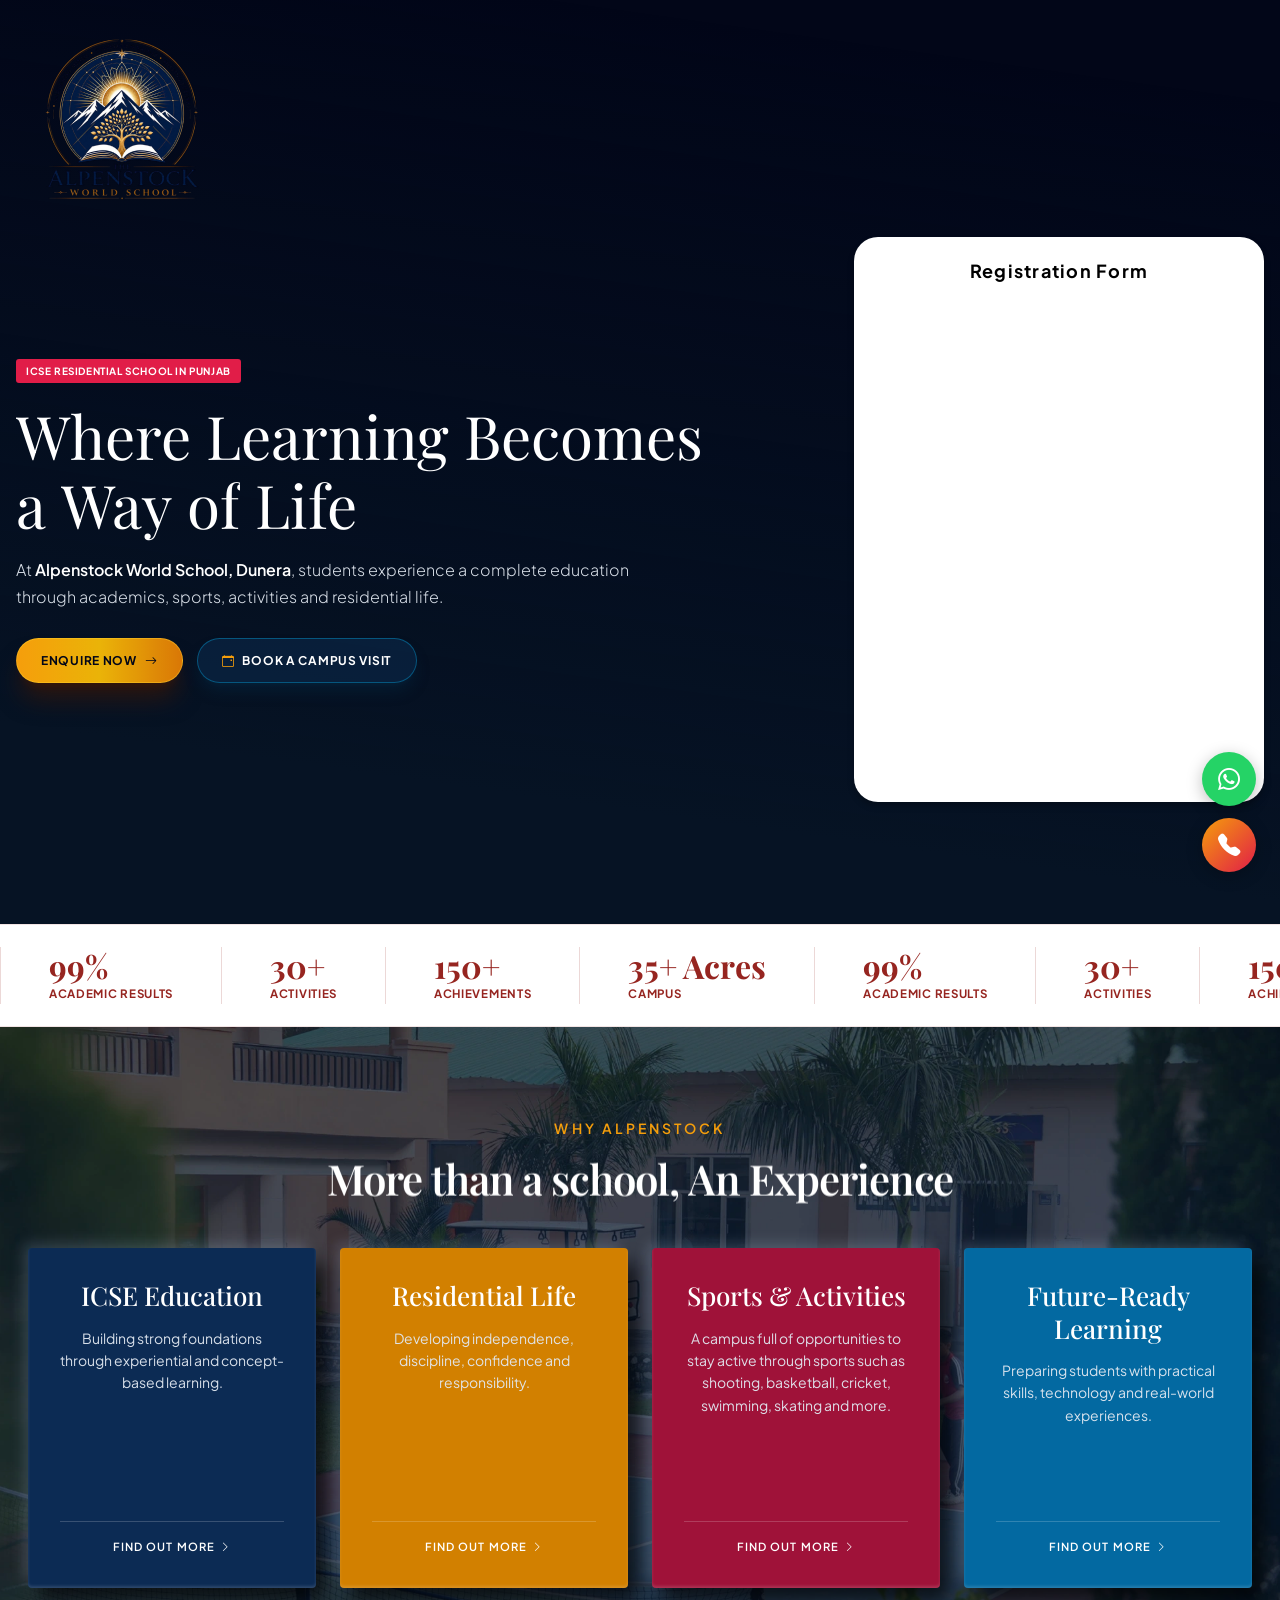
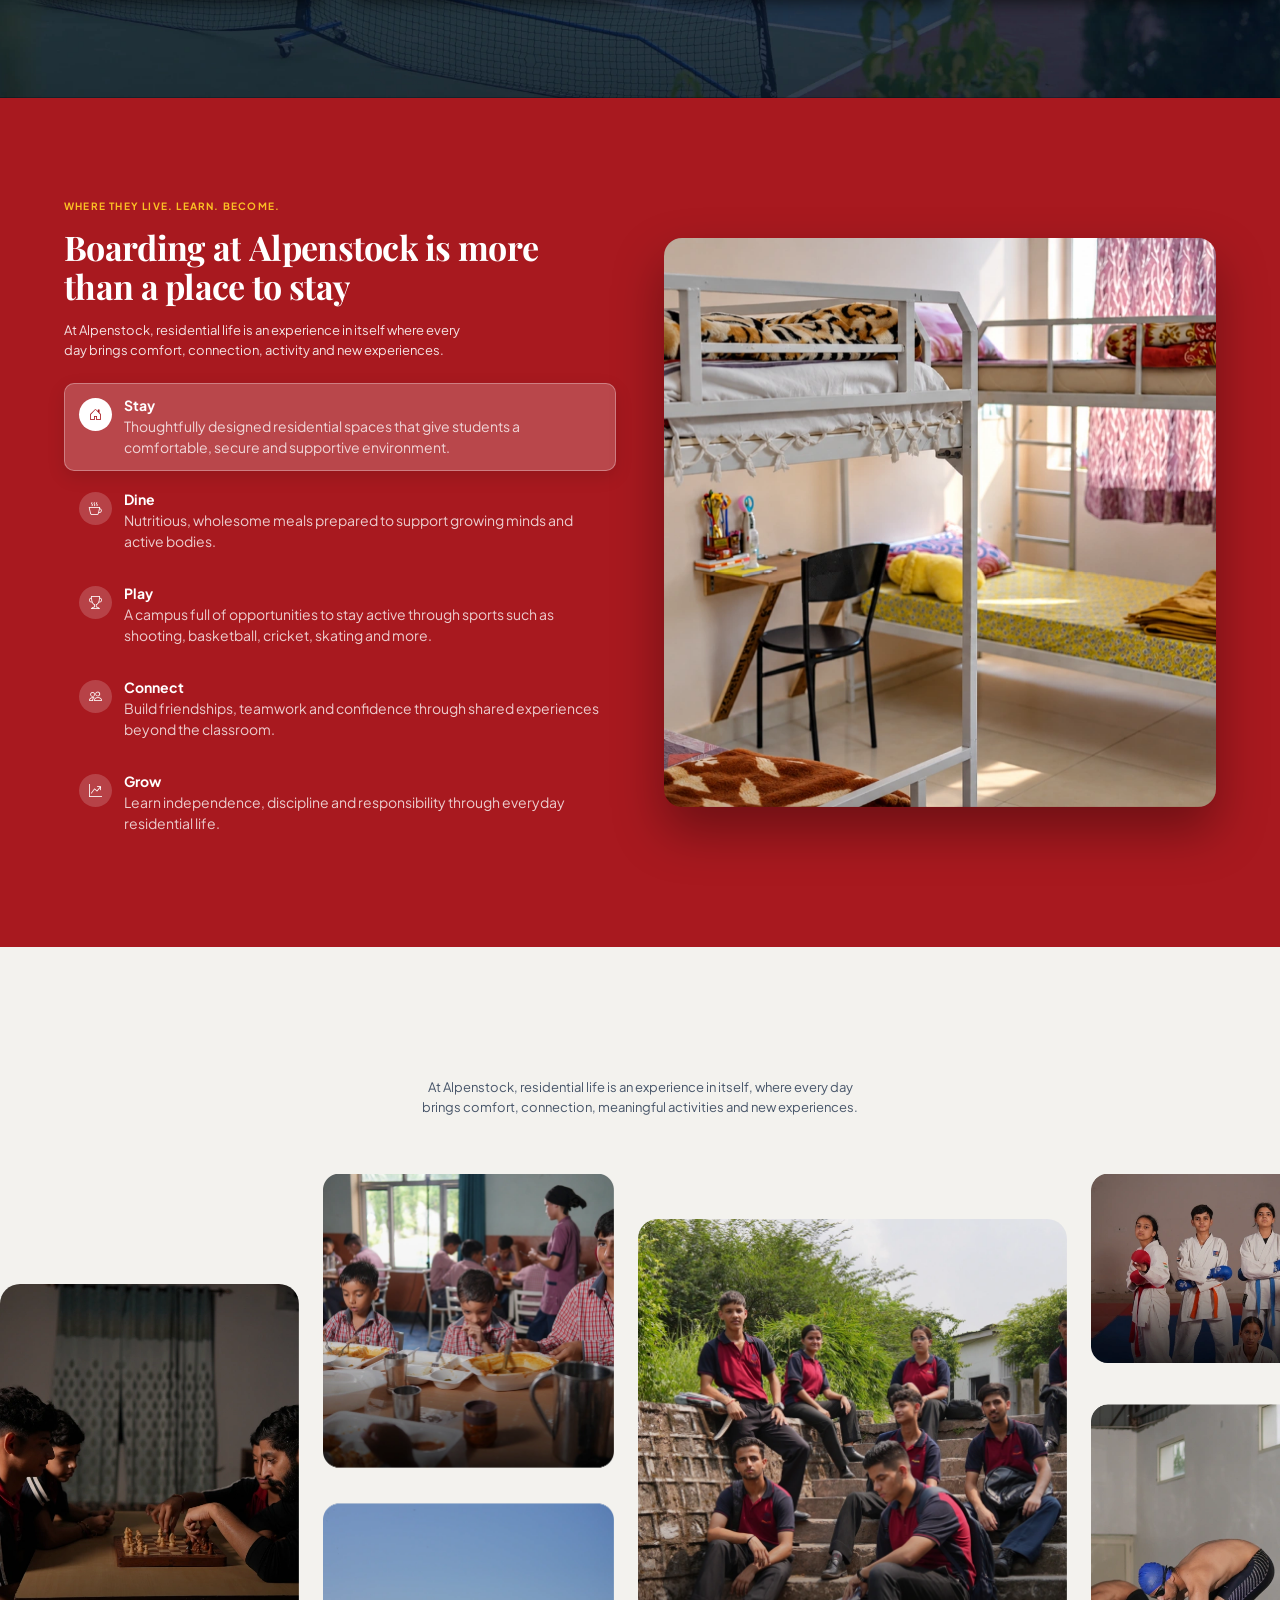
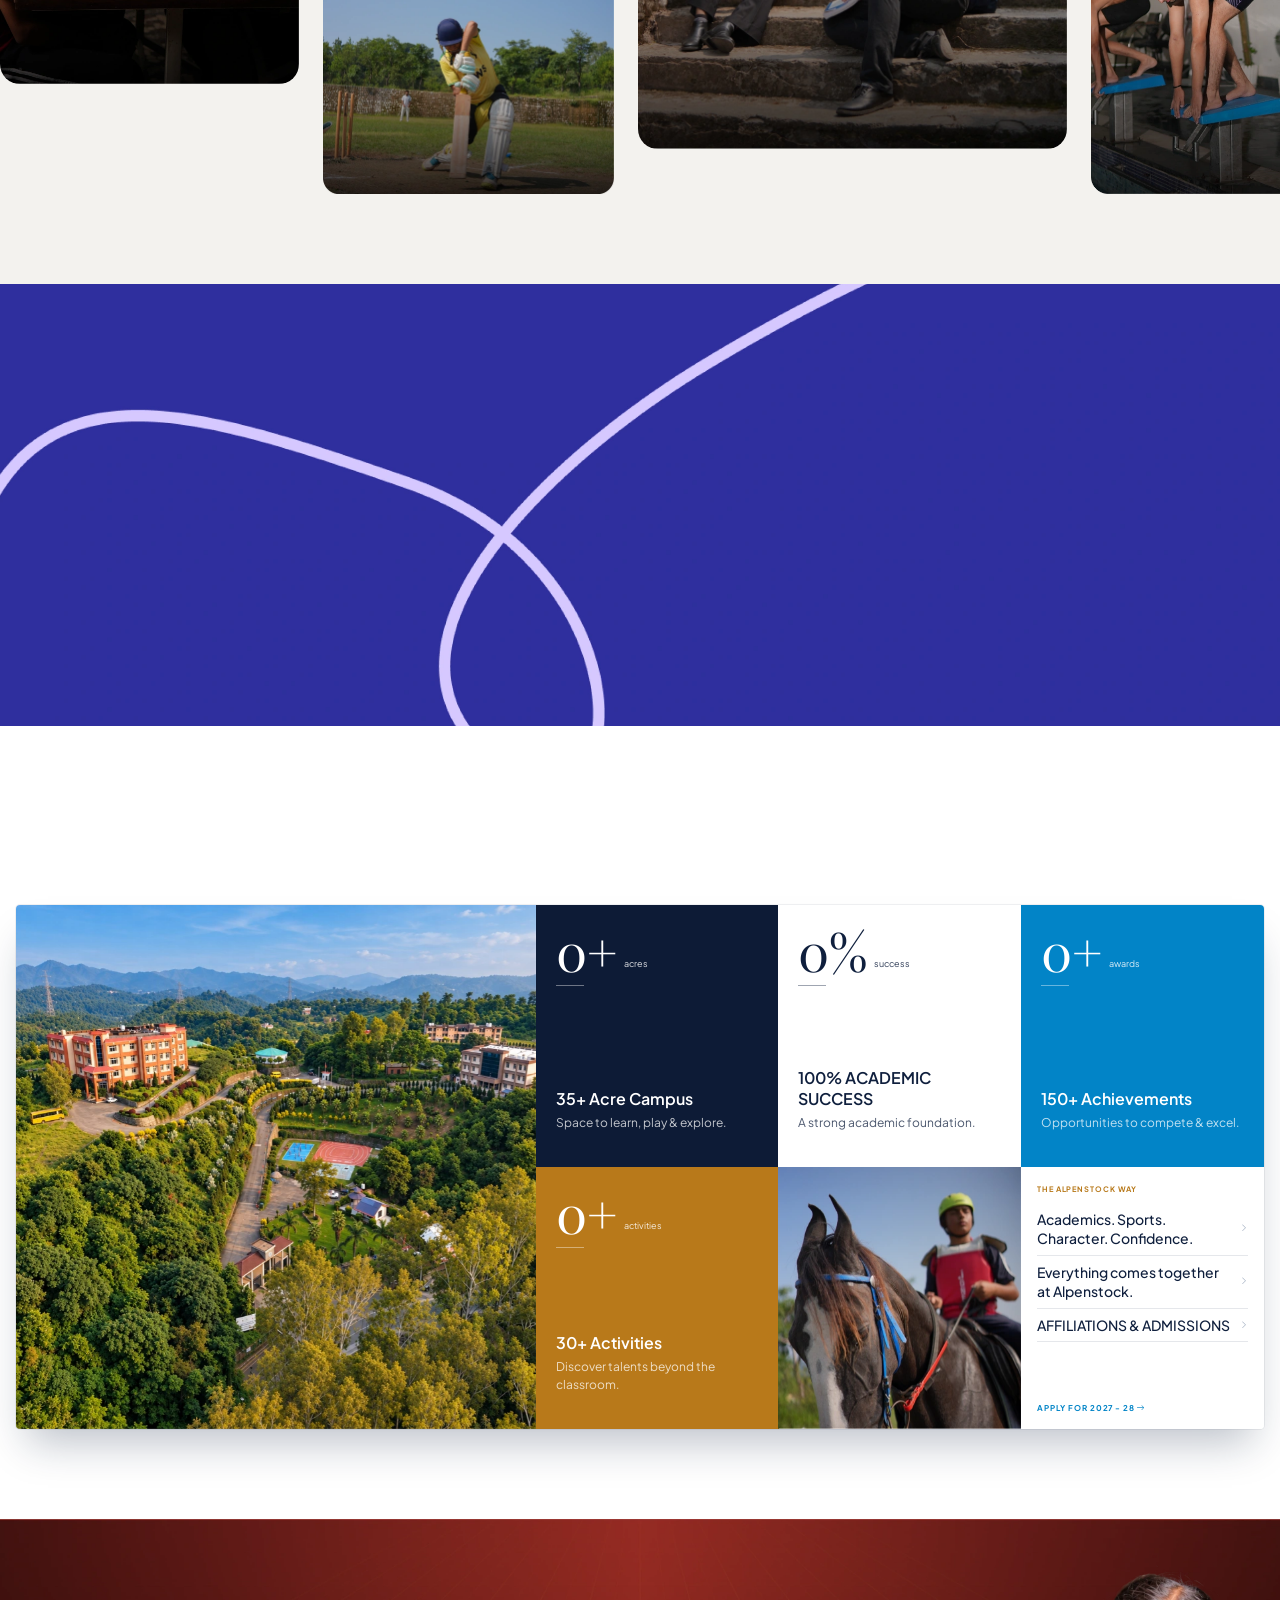
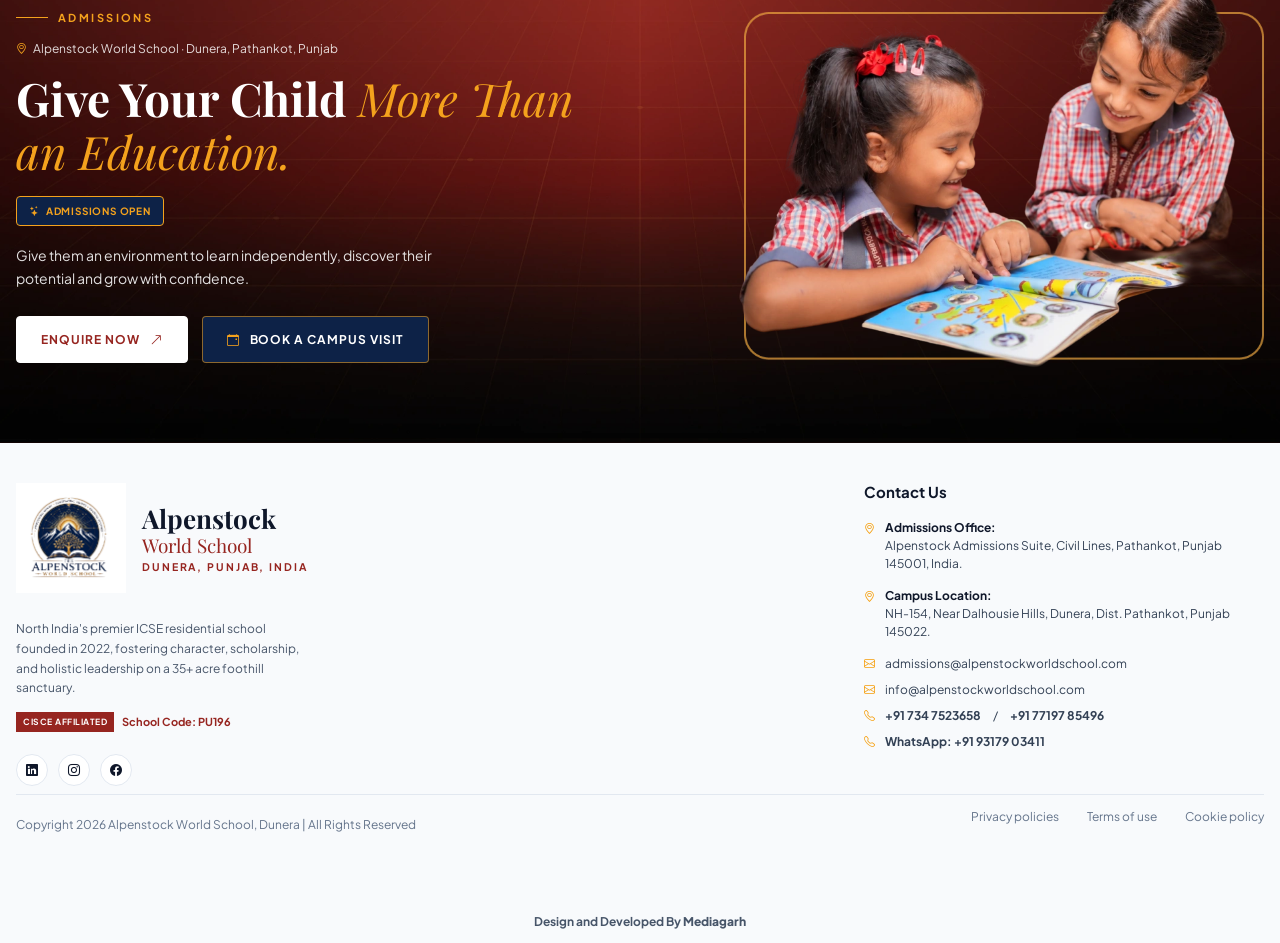
==== commit b7e97775: "add new changes" ====
--- a/index.html
+++ b/index.html
@@ -631,7 +631,7 @@
                 <a href="#">AFFILIATIONS &amp; ADMISSIONS <i class="bi bi-chevron-right"></i></a>
               </li>
             </ul>
-            <a href="#register-form" class="links__apply">Apply for 2026 - 27 <i class="bi bi-arrow-right"></i></a>
+            <a href="#register-form" class="links__apply">Apply for 2027 - 28 <i class="bi bi-arrow-right"></i></a>
           </div>
         </div>
       </div>
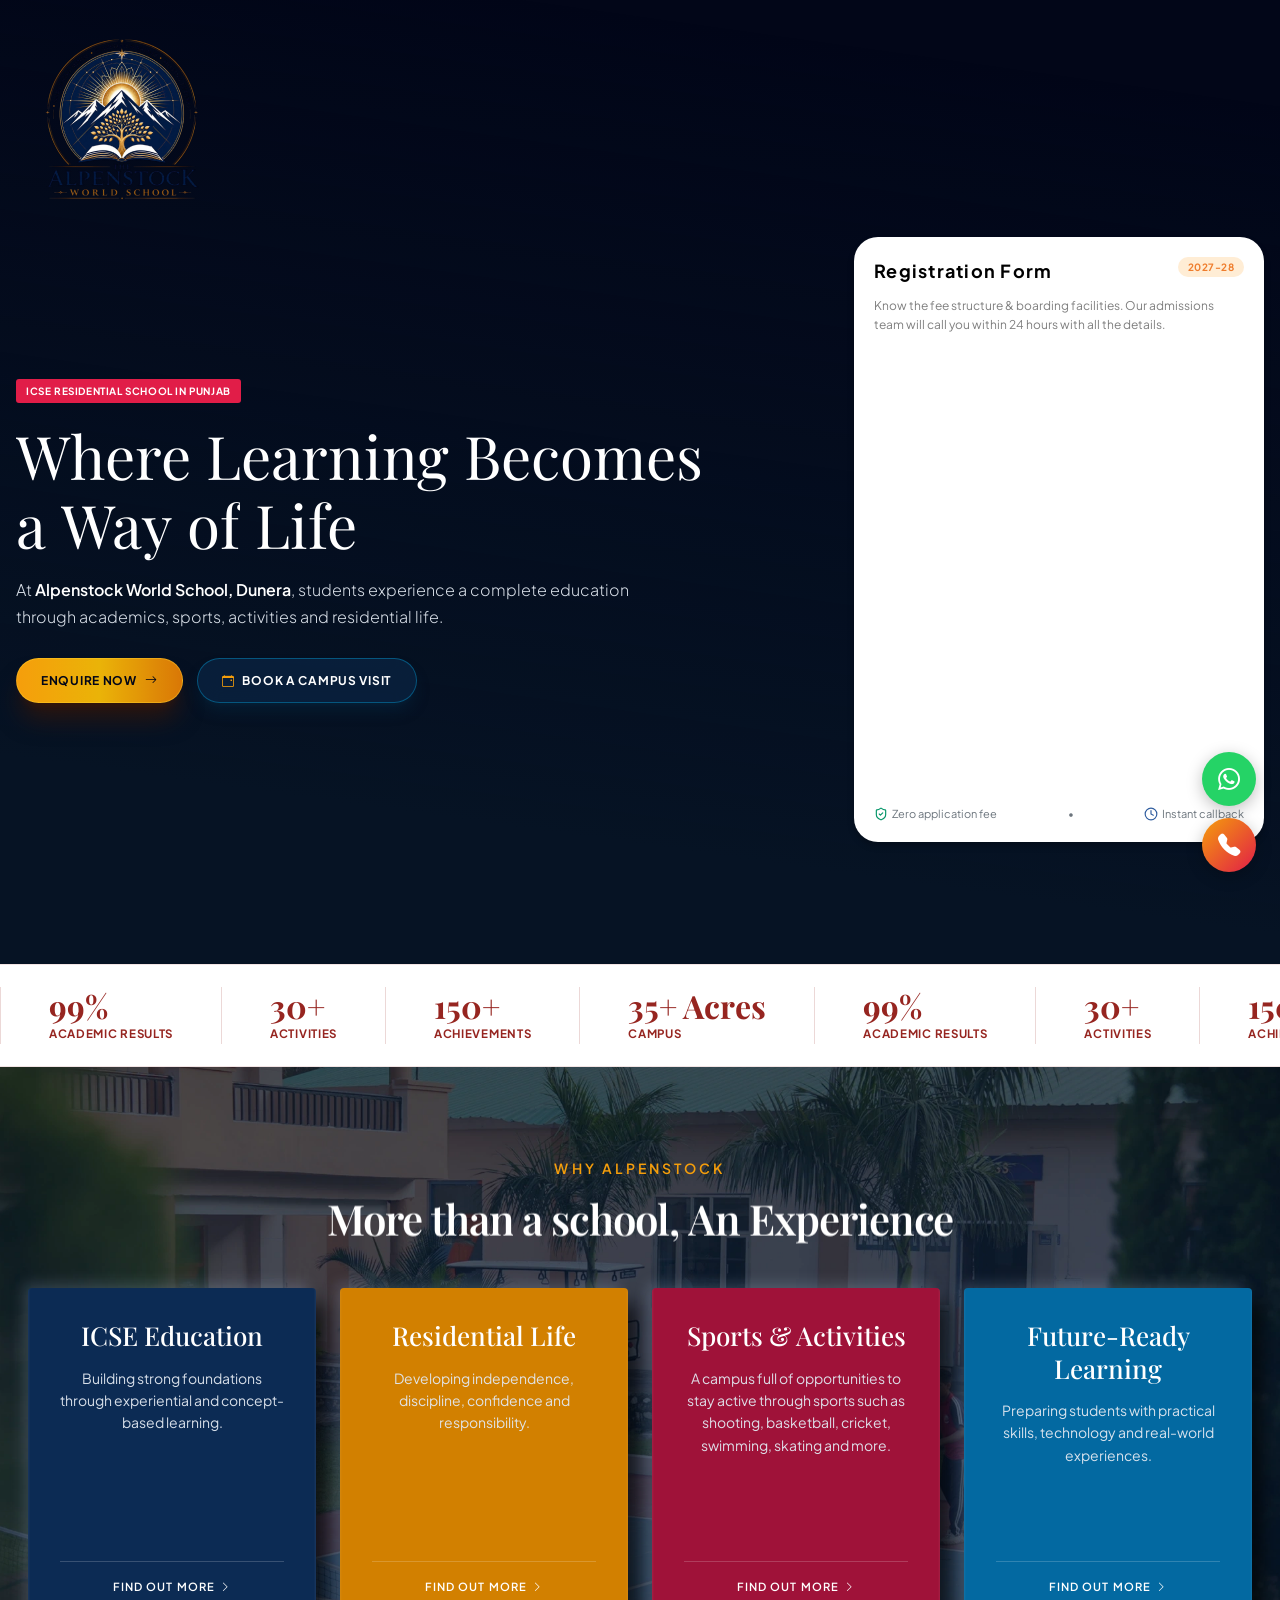
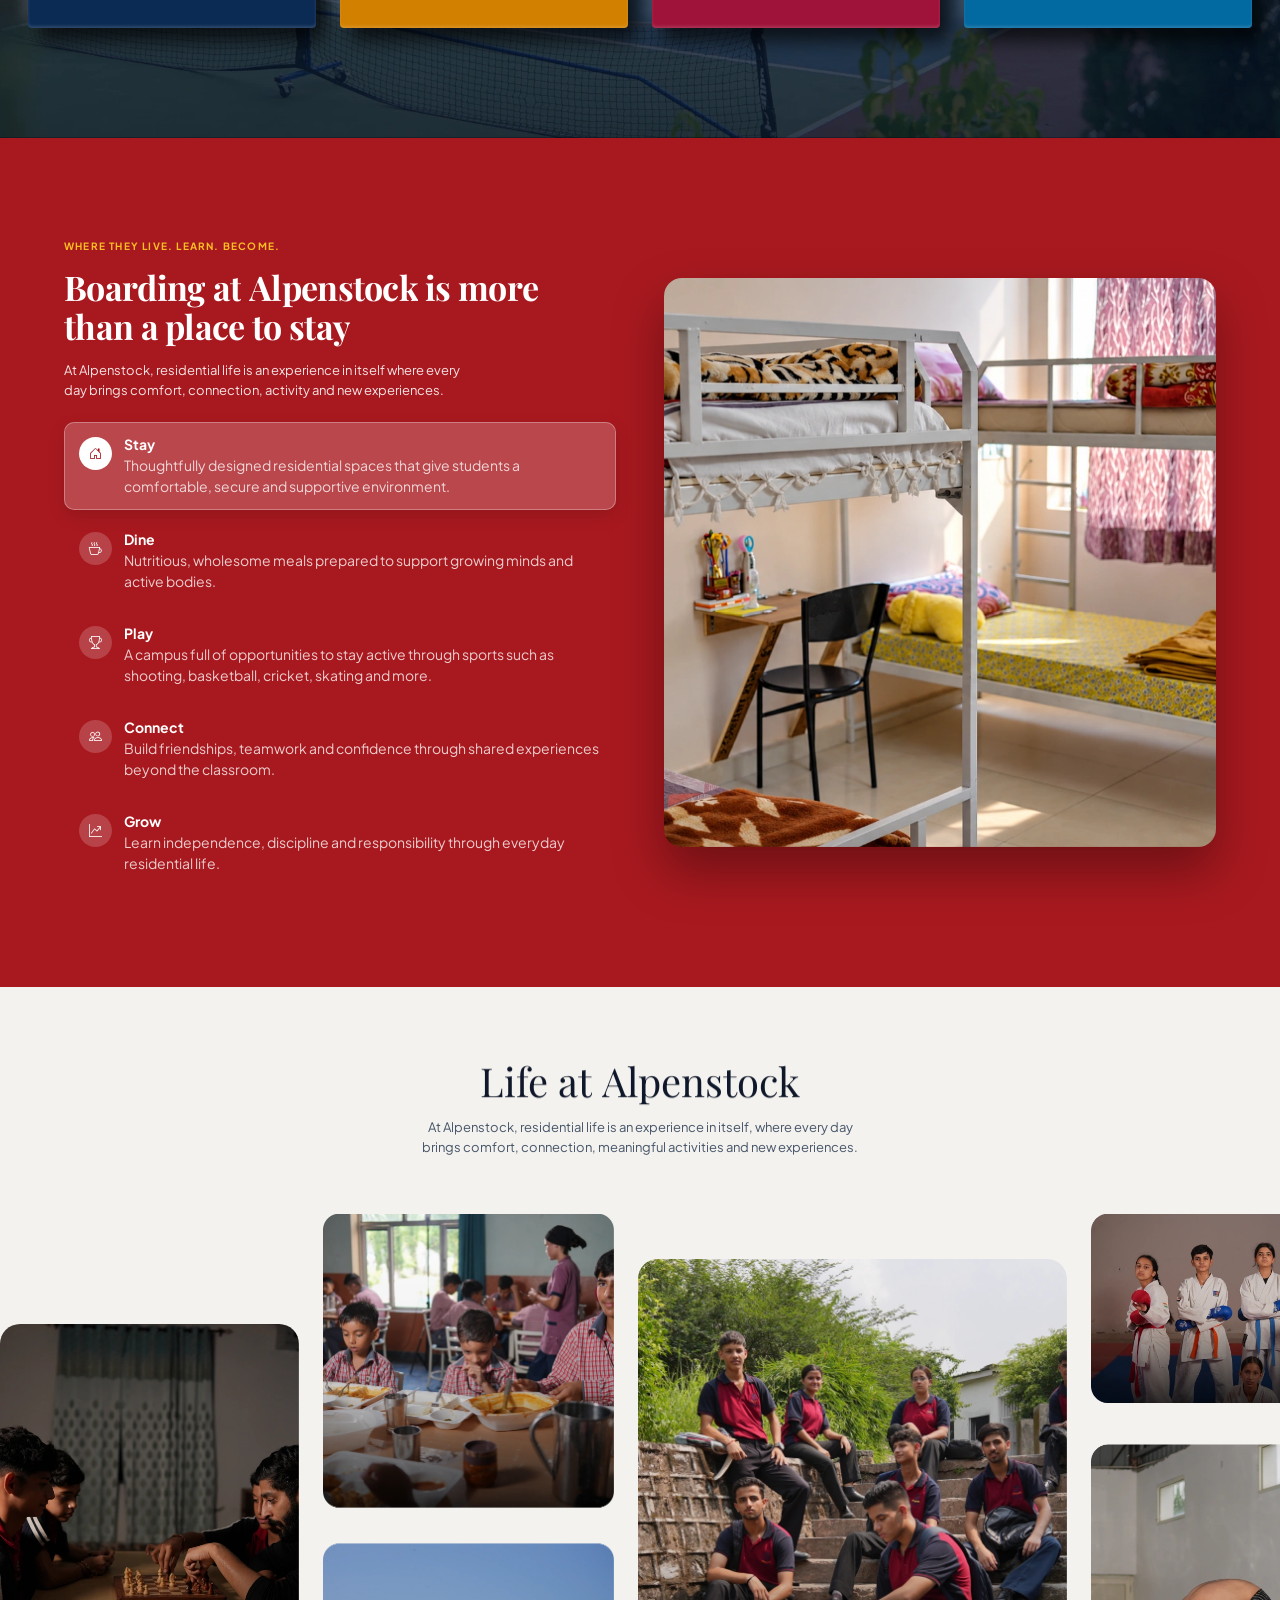
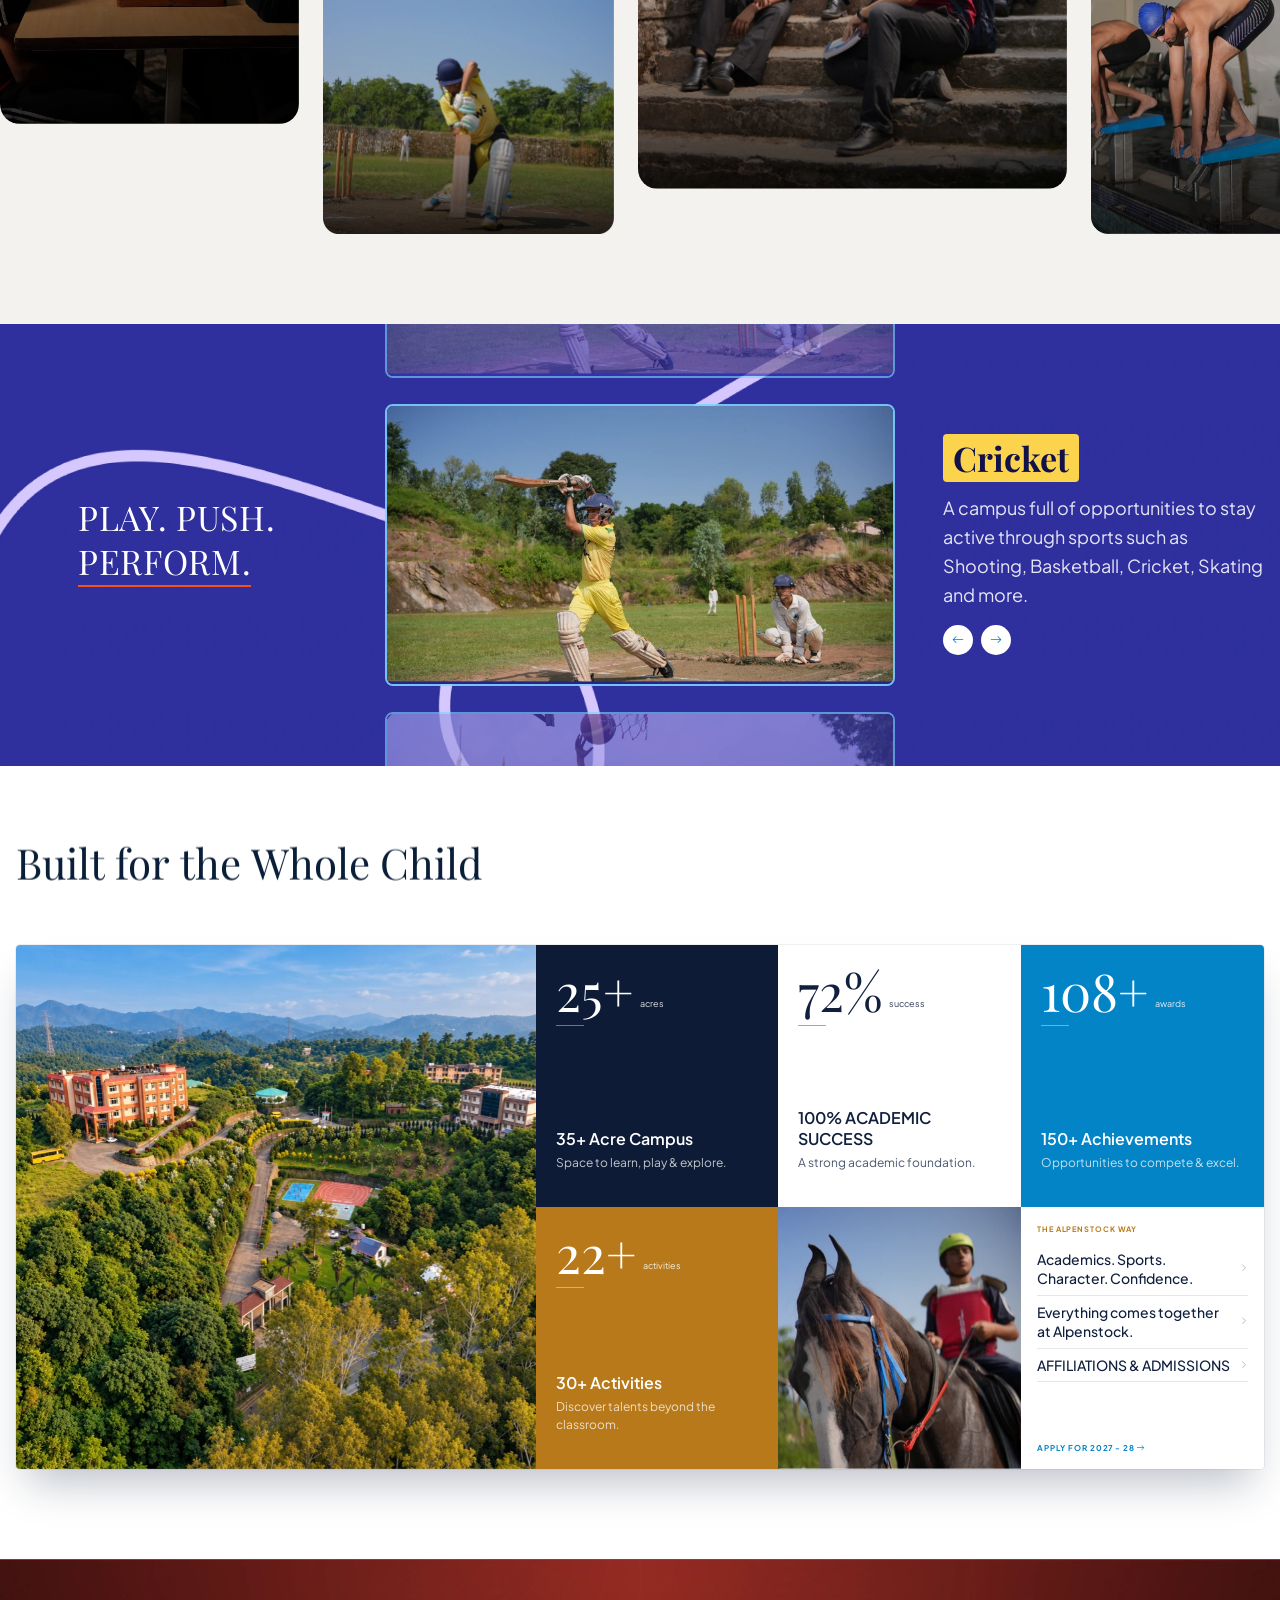
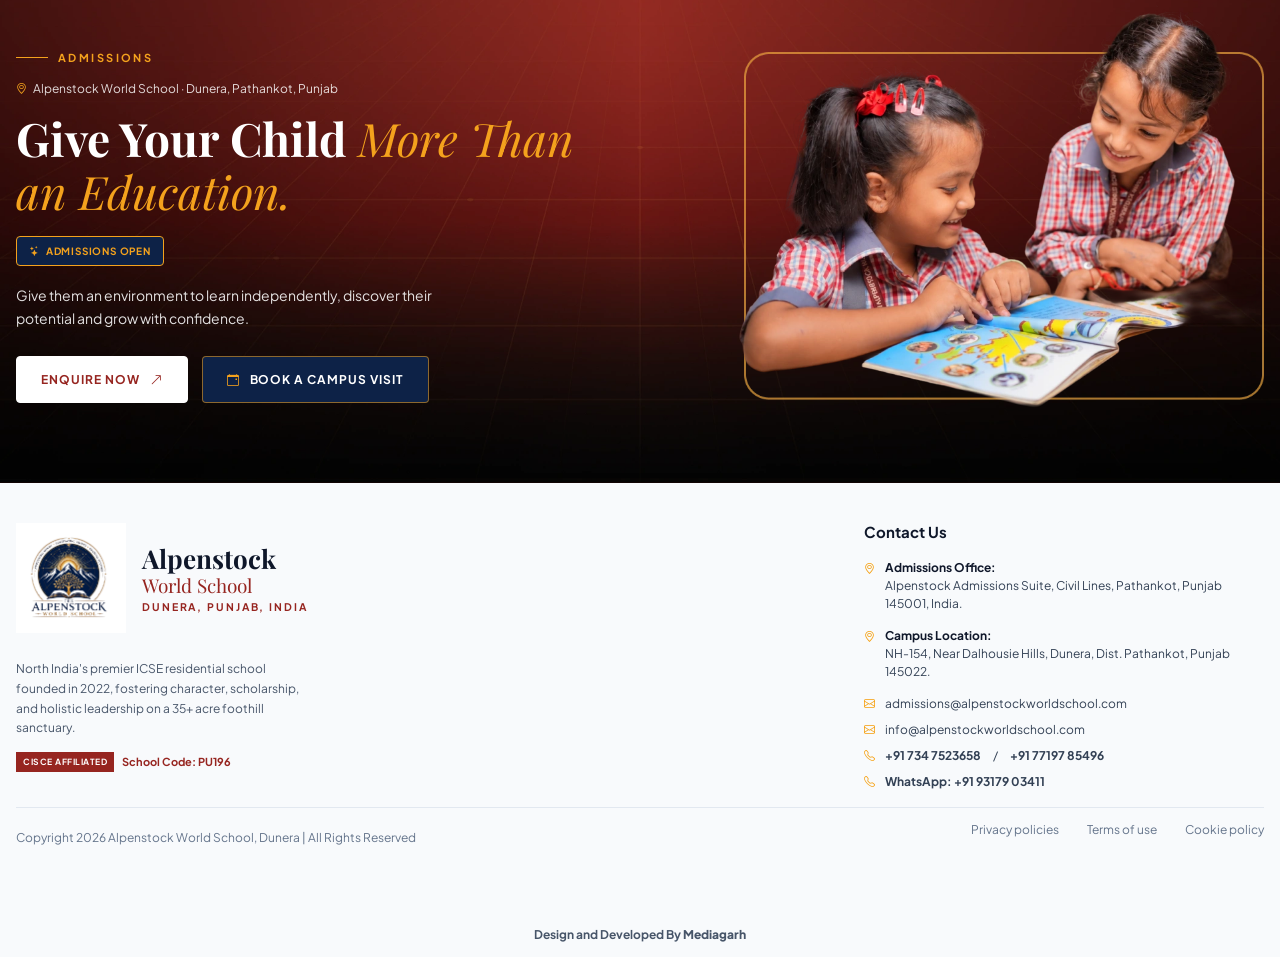
==== commit 129441f5: "add new changes" ====
--- a/index.html
+++ b/index.html
@@ -105,8 +105,14 @@
 
           <!-- CRM Visits Box -->
           <div class="hero__crm-box" id="register-form">
-            <p class="hero__crm-label">Registration Form</p>
-            <p class="hero__crm-count" id="crm-visit-count"></p>
+            <div class="d-flex justify-content-between align-items-start">
+              <p class="hero__crm-label">Registration Form</p>
+              <span class="form-badge">2027-28</span>
+            </div>
+            <p class="form-dsc mb-0 text-start opacity-50" id="crm-visit-count">
+              Know the fee structure & boarding facilities. Our admissions team will call you within 24 hours with all
+              the details.
+            </p>
             <div id="crm-form-container-47"></div>
             <script>
               (function () {
@@ -120,7 +126,7 @@
                   iframe.id = 'crm-form-47';
                   iframe.src = iframeSrc;
                   iframe.width = '100%';
-                  iframe.height = '480';
+                  iframe.height = '460';
                   iframe.frameBorder = '0';
                   iframe.style.border = '0';
                   iframe.style.background = 'transparent';
@@ -128,6 +134,47 @@
                 }
               })();
             </script>
+            <div class="d-flex align-items-center justify-content-between pt-1 text-secondary" style="font-size: 11px">
+              <div class="d-flex align-items-center gap-1">
+                <svg
+                  xmlns="http://www.w3.org/2000/svg"
+                  width="14"
+                  height="14"
+                  viewBox="0 0 24 24"
+                  fill="none"
+                  stroke="#059669"
+                  stroke-width="2"
+                  stroke-linecap="round"
+                  stroke-linejoin="round"
+                  aria-hidden="true"
+                >
+                  <path
+                    d="M20 13c0 5-3.5 7.5-7.66 8.95a1 1 0 0 1-.67-.01C7.5 20.5 4 18 4 13V6a1 1 0 0 1 1-1c2 0 4.5-1.2 6.24-2.72a1.17 1.17 0 0 1 1.52 0C14.51 3.81 17 5 19 5a1 1 0 0 1 1 1z"
+                  ></path>
+                  <path d="m9 12 2 2 4-4"></path>
+                </svg>
+                <span>Zero application fee</span>
+              </div>
+              <span>•</span>
+              <div class="d-flex align-items-center gap-1">
+                <svg
+                  xmlns="http://www.w3.org/2000/svg"
+                  width="14"
+                  height="14"
+                  viewBox="0 0 24 24"
+                  fill="none"
+                  stroke="#2F5D9F"
+                  stroke-width="2"
+                  stroke-linecap="round"
+                  stroke-linejoin="round"
+                  aria-hidden="true"
+                >
+                  <path d="M12 6v6l4 2"></path>
+                  <circle cx="12" cy="12" r="10"></circle>
+                </svg>
+                <span>Instant callback</span>
+              </div>
+            </div>
           </div>
         </div>
       </div>
@@ -707,18 +754,6 @@
               <span class="footer__chip">CISCE Affiliated</span>
               <span class="footer__code">School Code: PU196</span>
             </div>
-
-            <div class="footer__social">
-              <a href="https://www.linkedin.com/company/alpenstock-world-school/" target="_blank" aria-label="LinkedIn"
-                ><i class="bi bi-linkedin"></i
-              ></a>
-              <a href="https://www.instagram.com/thealpenstockworldschool" target="_blank" aria-label="Instagram"
-                ><i class="bi bi-instagram"></i
-              ></a>
-              <a href="https://www.facebook.com/alpenstockworldschool" target="_blank" aria-label="Facebook"
-                ><i class="bi bi-facebook"></i
-              ></a>
-            </div>
           </div>
 
           <!-- Contact -->
@@ -740,19 +775,21 @@
             </div>
 
             <div class="footer__item">
-              <i class="bi bi-envelope"></i
-              ><a href="mailto:admissions@alpenstockworldschool.com">admissions@alpenstockworldschool.com</a>
-            </div>
-            <div class="footer__item">
-              <i class="bi bi-envelope"></i
-              ><a href="mailto:info@alpenstockworldschool.com">info@alpenstockworldschool.com</a>
-            </div>
+              <i class="bi bi-envelope"></i><span>admissions@alpenstockworldschool.com</span>
+            </div>
+            <div class="footer__item"><i class="bi bi-envelope"></i><span>info@alpenstockworldschool.com</span></div>
             <div class="footer__item">
               <i class="bi bi-telephone"></i><a href="tel:+917347523658"> <b>+91 734 7523658</b></a
               >&nbsp;/&nbsp;<a href="tel:+917719785496"> <b>+91 77197 85496</b></a>
             </div>
             <div class="footer__item">
-              <i class="bi bi-telephone"></i><a href="https://wa.me/919317903411"> <b>WhatsApp: +91 93179 03411</b></a>
+              <i class="bi bi-telephone"></i
+              ><a
+                target="_blank"
+                href="https://wa.me/919317903411?text=Hi%2C%20I'm%20interested%20in%20Alpenstock%20World%20School's%20residential%20and%20boarding%20program.%20Please%20connect%20me%20with%20a%20counsellor%20for%20fees%20%26%20admission%20details."
+              >
+                <b>WhatsApp: +91 93179 03411</b></a
+              >
             </div>
           </div>
         </div>
--- a/css/style.css
+++ b/css/style.css
@@ -121,6 +121,22 @@
   max-width: 716px;
   margin-top: 0;
   flex: 1 1 auto;
+}
+
+.form-dsc {
+  font-size: 12px;
+  color: #000;
+}
+
+.form-badge {
+  font-size: 10px;
+  font-weight: 700;
+  text-transform: uppercase;
+  letter-spacing: 0.05em;
+  background-color: #ffedd5;
+  color: #ef7d2d;
+  padding: 2px 10px;
+  border-radius: 9999px;
 }
 
 /* CRM visits box */
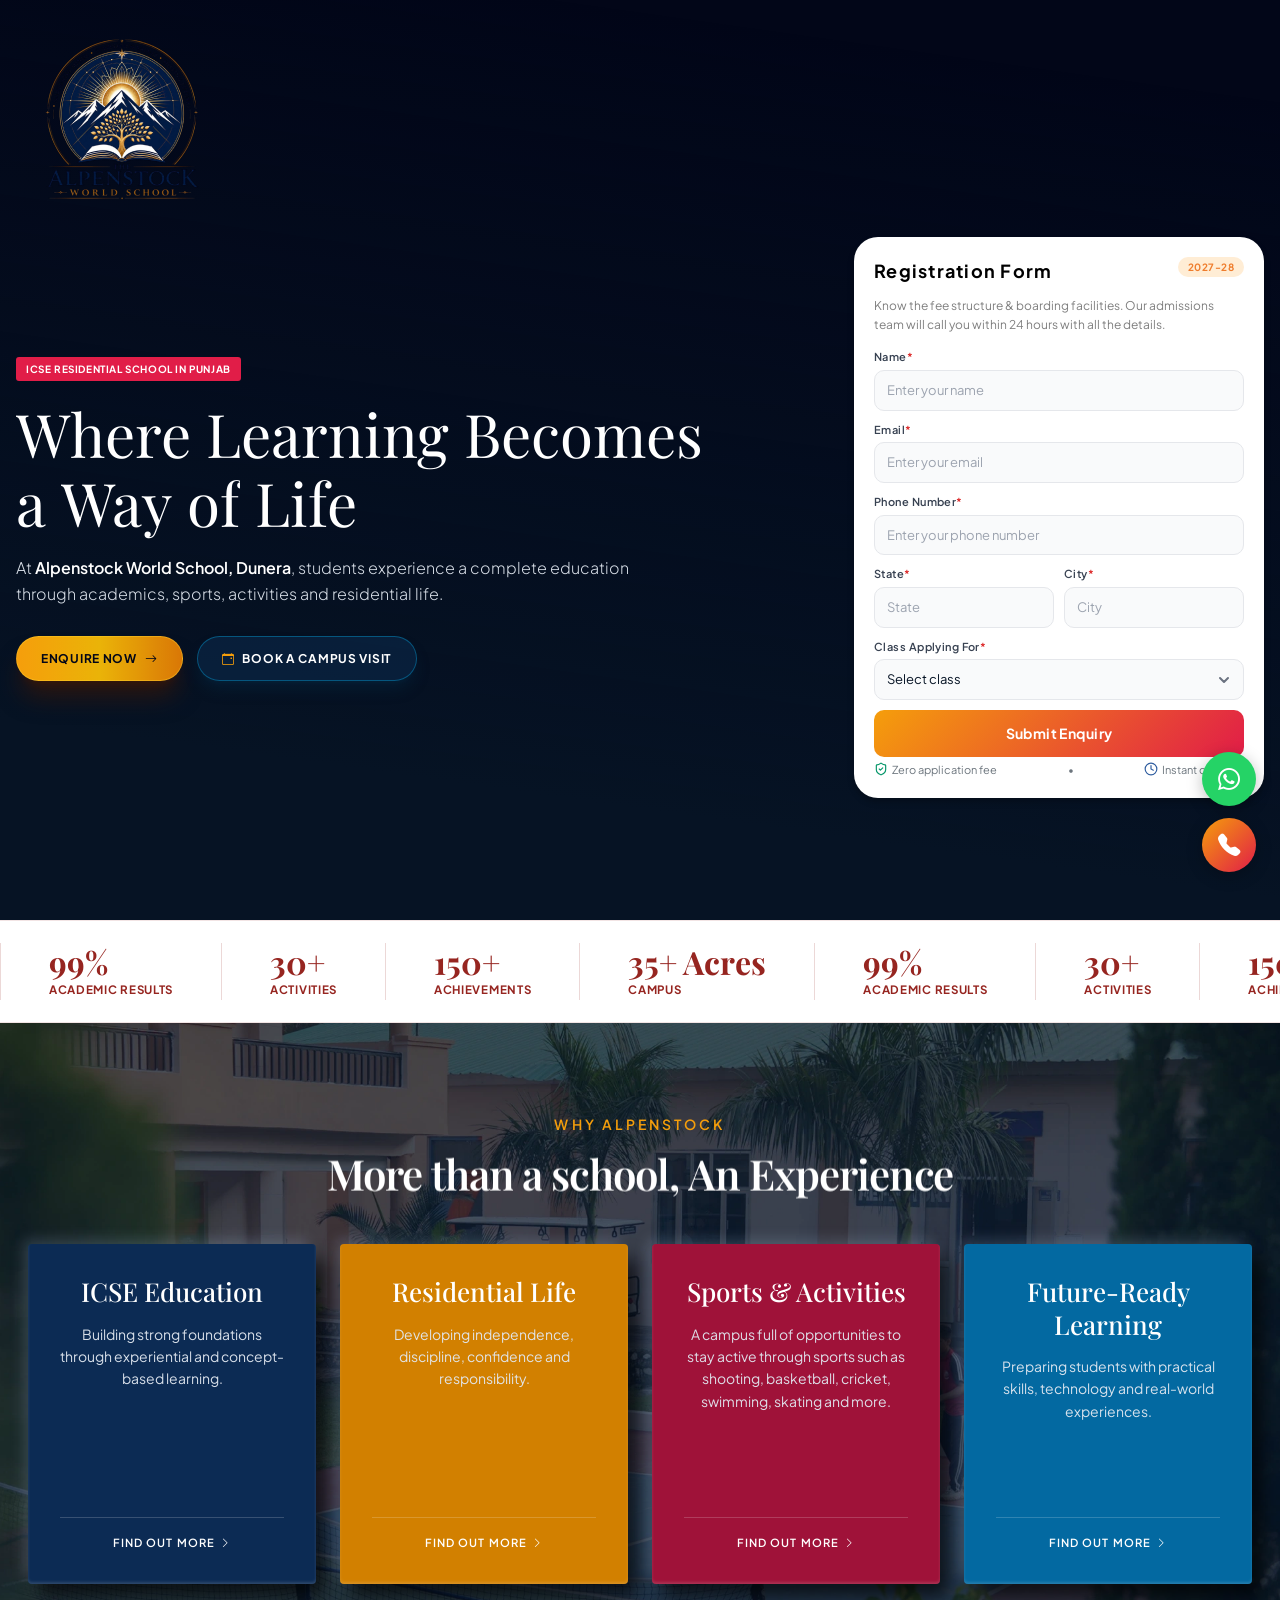
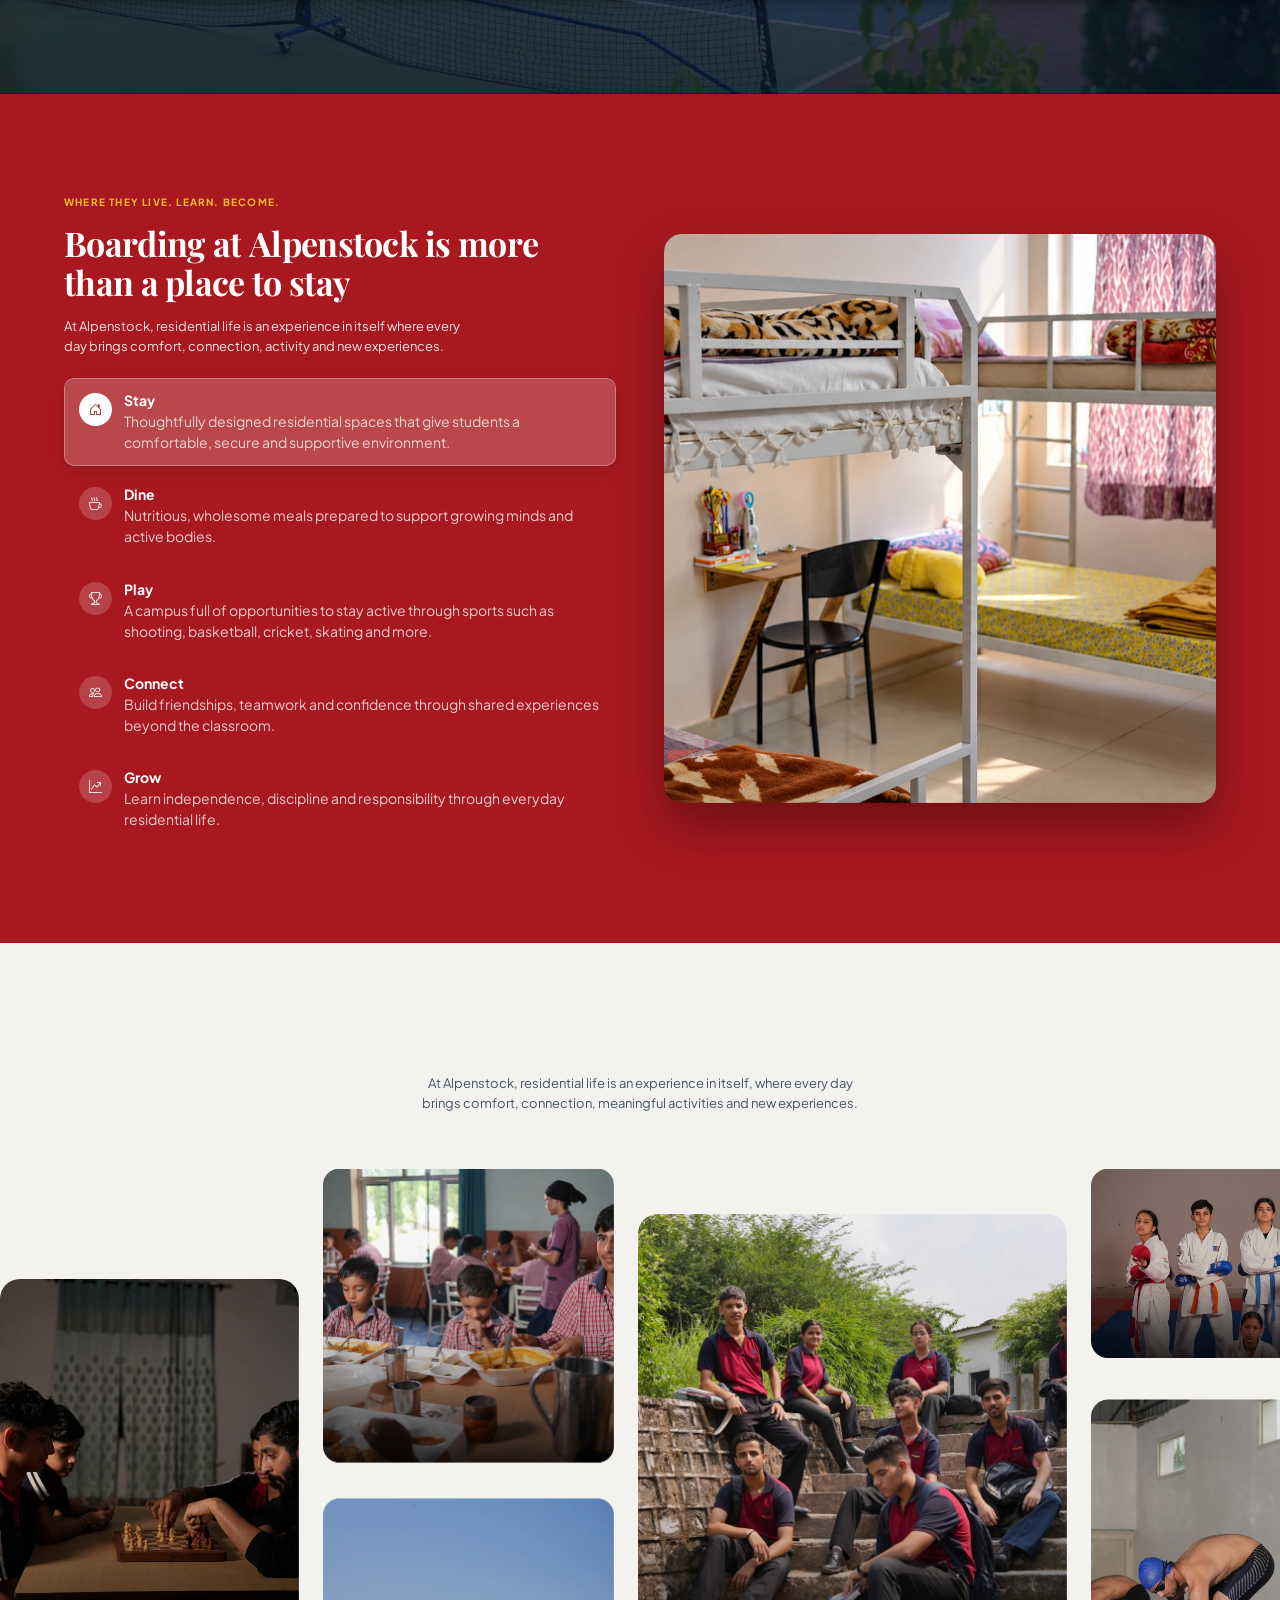
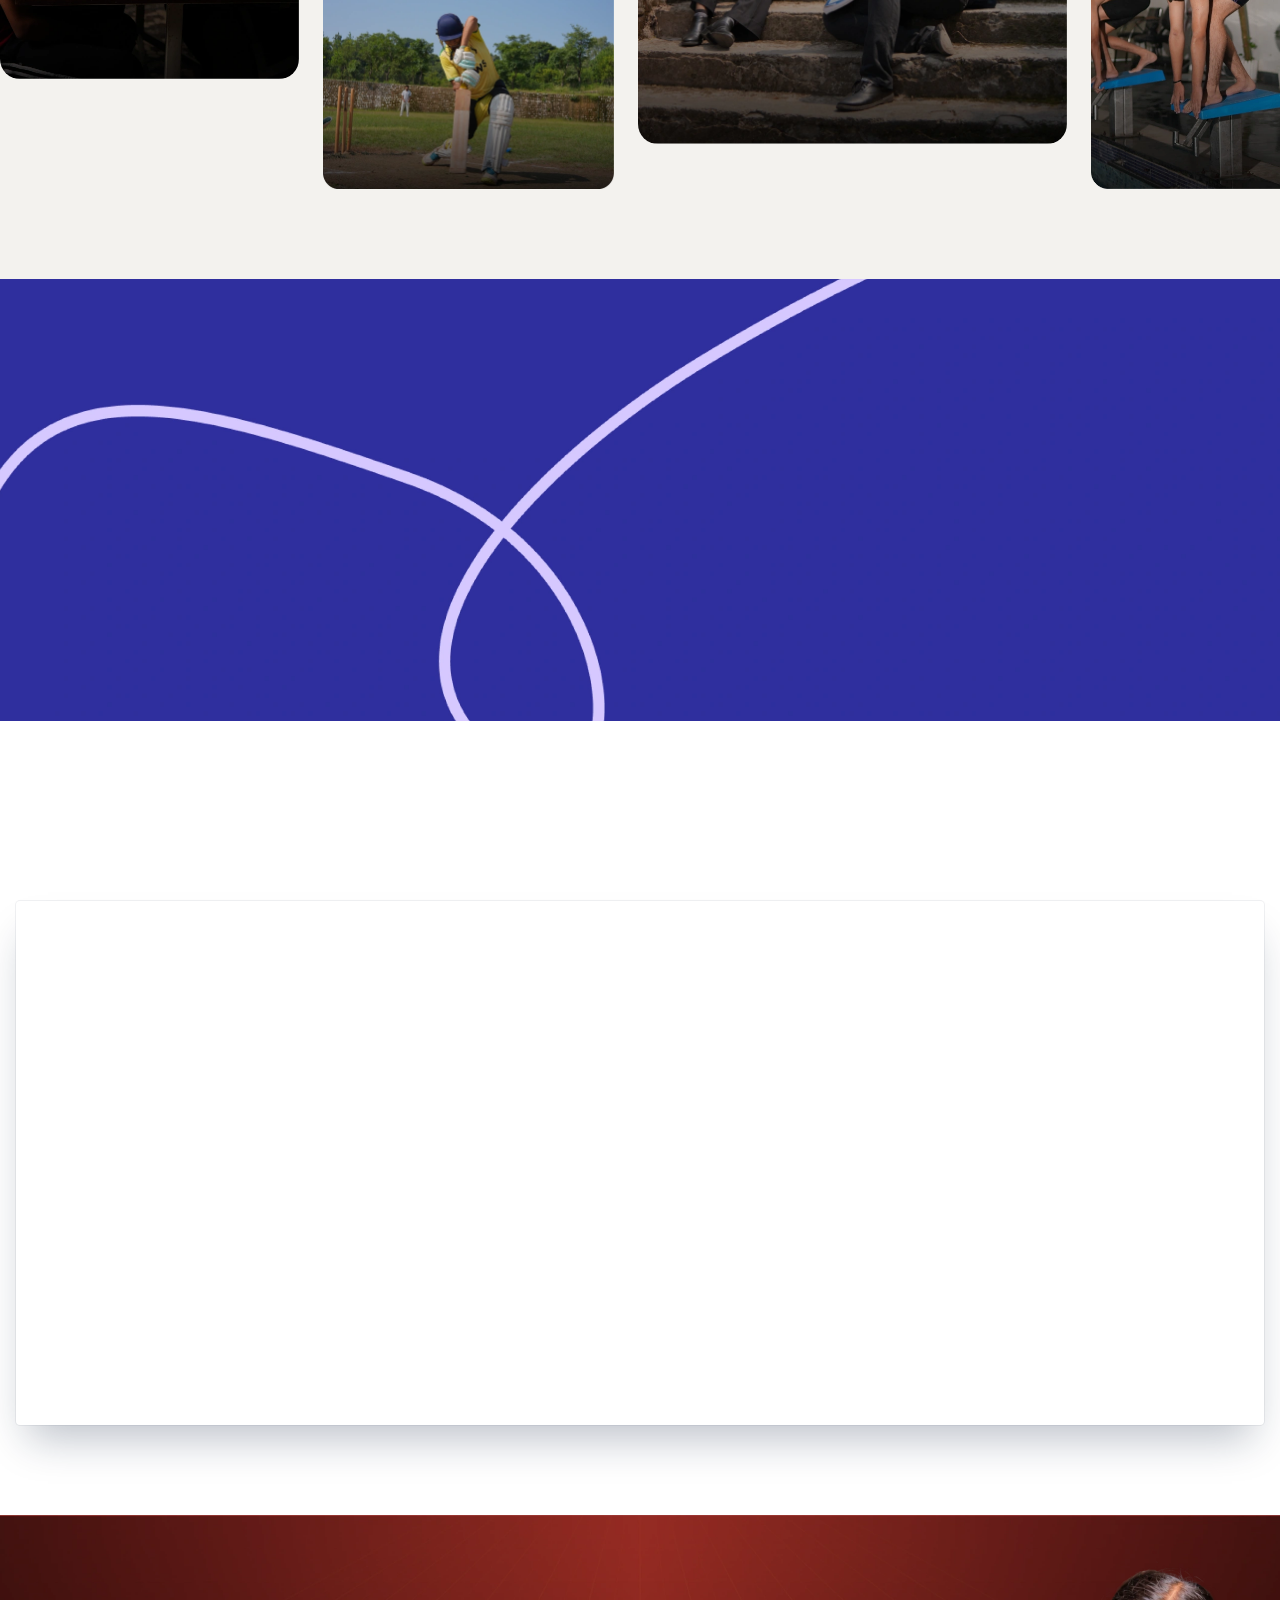
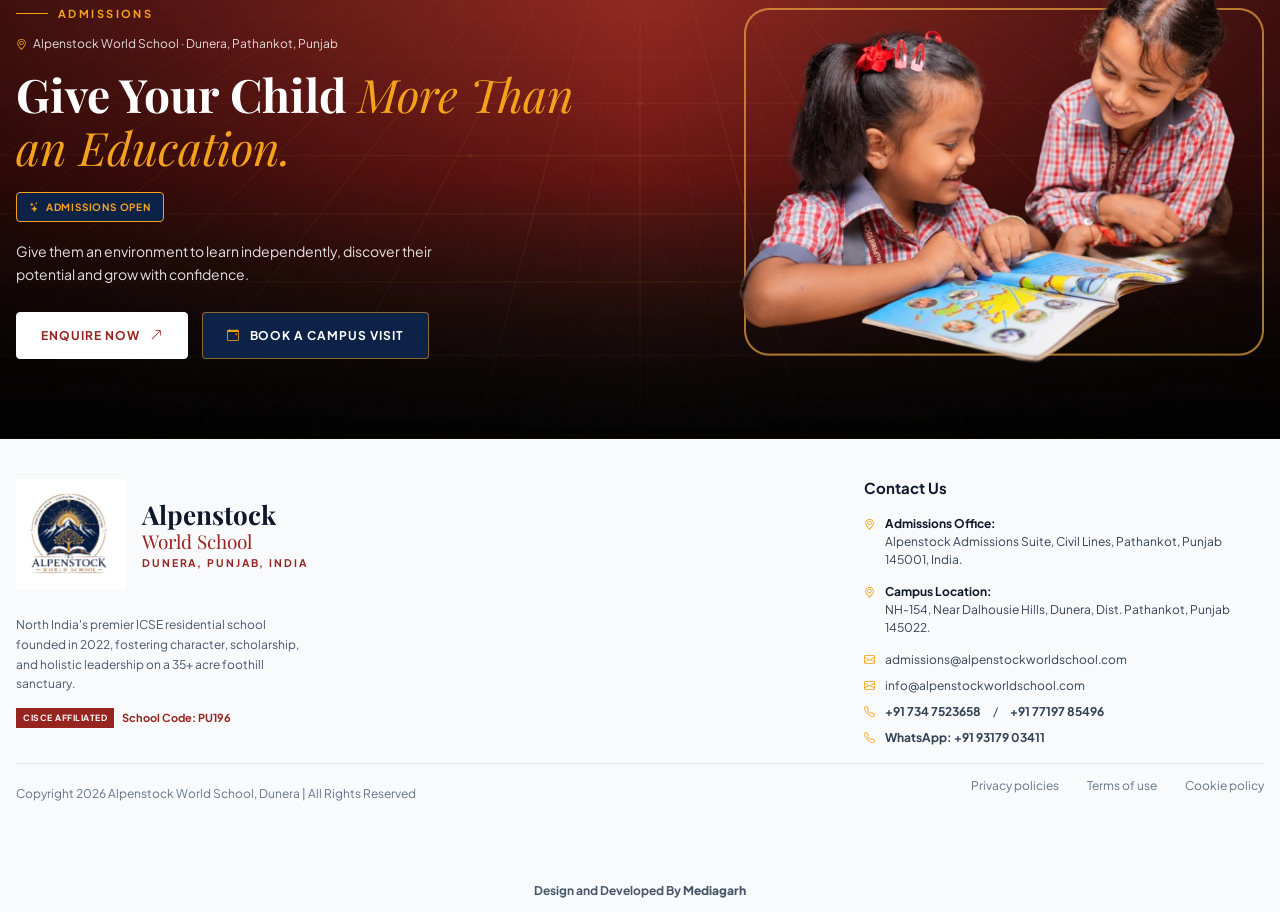
==== commit f15c1b6a: "form updates" ====
--- a/index.html
+++ b/index.html
@@ -1,1126 +1,1220 @@
 ﻿<!doctype html>
 <html lang="en">
-  <head>
-    <!-- Google Tag Manager -->
-    <script>
-      (function (w, d, s, l, i) {
-        w[l] = w[l] || [];
-        w[l].push({ 'gtm.start': new Date().getTime(), event: 'gtm.js' });
-        var f = d.getElementsByTagName(s)[0],
-          j = d.createElement(s),
-          dl = l != 'dataLayer' ? '&l=' + l : '';
-        j.async = true;
-        j.src = 'https://www.googletagmanager.com/gtm.js?id=' + i + dl;
-        f.parentNode.insertBefore(j, f);
-      })(window, document, 'script', 'dataLayer', 'GTM-5JK8ZBF2');
-    </script>
-    <!-- End Google Tag Manager -->
-    <meta charset="UTF-8" />
-    <meta name="viewport" content="width=device-width, initial-scale=1.0" />
-    <title>Boarding Schools in Punjab | Alpenstock World School</title>
-    <meta
-      name="description"
-      content="Explore Alpenstock World School, one of the best ICSE boarding schools in Punjab. Discover residential schooling near Pathankot. Enquire today. "
-    />
-    <meta name="robots" content="index, follow" />
-    <link rel="canonical" href="https://admissionsalpenstockworldschool.com/" />
-    <link rel="icon" href="images/favicon.webp" sizes="32x32" />
-
-    <!-- Open Graph / Facebook -->
-    <meta property="og:type" content="website" />
-    <meta property="og:url" content="https://admissionsalpenstockworldschool.com/" />
-    <meta property="og:title" content="Boarding Schools in Punjab | Alpenstock World School" />
-    <meta
-      property="og:description"
-      content="Explore Alpenstock World School, one of the best ICSE boarding schools in Punjab. Discover residential schooling near Pathankot. Enquire today."
-    />
-    <meta property="og:image" content="https://admissionsalpenstockworldschool.com/images/bording-img-4.webp" />
-    <meta property="og:image:alt" content="Alpenstock World School Campus" />
-    <meta property="og:site_name" content="Alpenstock World School" />
-    <meta property="og:locale" content="en_IN" />
-
-    <!-- Twitter Card -->
-    <meta name="twitter:card" content="summary_large_image" />
-    <meta name="twitter:url" content="https://admissionsalpenstockworldschool.com/" />
-    <meta name="twitter:title" content="Boarding Schools in Punjab | Alpenstock World School" />
-    <meta
-      name="twitter:description"
-      content="Explore Alpenstock World School, one of the best ICSE boarding schools in Punjab. Discover residential schooling near Pathankot. Enquire today."
-    />
-    <meta name="twitter:image" content="https://admissionsalpenstockworldschool.com/images/bording-img-4.webp" />
-    <meta name="twitter:image:alt" content="Alpenstock World School Campus" />
-
-    <link rel="preconnect" href="https://fonts.googleapis.com" />
-    <link rel="preconnect" href="https://fonts.gstatic.com" crossorigin />
-    <link
-      href="https://fonts.googleapis.com/css2?family=Playfair+Display:wght@400;500;600;700&family=Plus+Jakarta+Sans:wght@300;400;500;600;700;800&display=swap"
-      rel="stylesheet"
-    />
-    <link rel="stylesheet" href="https://cdn.jsdelivr.net/npm/bootstrap@5.3.3/dist/css/bootstrap.min.css" />
-    <link rel="stylesheet" href="https://cdn.jsdelivr.net/npm/bootstrap-icons@1.11.3/font/bootstrap-icons.min.css" />
-    <link rel="stylesheet" href="css/style.css?v=4" />
-    <link rel="stylesheet" href="css/animations.css" />
-  </head>
-
-  <body>
-    <!-- Google Tag Manager (noscript) -->
-    <noscript
-      ><iframe
-        src="https://www.googletagmanager.com/ns.html?id=GTM-5JK8ZBF2"
-        height="0"
-        width="0"
-        style="display: none; visibility: hidden"
-      ></iframe
-    ></noscript>
-    <!-- End Google Tag Manager (noscript) -->
-    <!-- ============ 1. HERO ============ -->
-    <section class="hero">
-      <!-- Background video (apna video yaha add karna) -->
-      <video class="hero__video" autoplay muted loop playsinline poster="images/hero-poster.webp">
-        <source src="images/alpenStock- hero-section-video.mp4" type="video/mp4" />
-      </video>
-      <div class="hero__overlay"></div>
-
-      <div class="app-container hero__inner">
-        <a href="/" class="hero__logo" aria-label="Alpenstock home">
-          <img src="images/top-logo.webp" alt="Alpenstock World School Dunera" width="221" height="217" />
-        </a>
-
-        <div class="hero__columns">
-          <div class="hero__content">
-            <span class="hero__badge">ICSE Residential School in Punjab</span>
-
-            <h1 class="hero__title">Where Learning Becomes <br class="d-none d-md-block" />a Way of Life</h1>
-
-            <p class="hero__text">
-              At <strong>Alpenstock World School, Dunera</strong>, students experience a complete education through
-              academics, sports, activities and residential life.
+
+<head>
+  <!-- Google Tag Manager -->
+  <script>
+    (function (w, d, s, l, i) {
+      w[l] = w[l] || [];
+      w[l].push({ "gtm.start": new Date().getTime(), event: "gtm.js" });
+      var f = d.getElementsByTagName(s)[0],
+        j = d.createElement(s),
+        dl = l != "dataLayer" ? "&l=" + l : "";
+      j.async = true;
+      j.src = "https://www.googletagmanager.com/gtm.js?id=" + i + dl;
+      f.parentNode.insertBefore(j, f);
+    })(window, document, "script", "dataLayer", "GTM-5JK8ZBF2");
+  </script>
+  <!-- End Google Tag Manager -->
+  <meta charset="UTF-8" />
+  <meta name="viewport" content="width=device-width, initial-scale=1.0" />
+  <title>Boarding Schools in Punjab | Alpenstock World School</title>
+  <meta name="description"
+    content="Explore Alpenstock World School, one of the best ICSE boarding schools in Punjab. Discover residential schooling near Pathankot. Enquire today. " />
+  <meta name="robots" content="index, follow" />
+  <link rel="canonical" href="https://admissionsalpenstockworldschool.com/" />
+  <link rel="icon" href="images/favicon.webp" sizes="32x32" />
+
+  <!-- Open Graph / Facebook -->
+  <meta property="og:type" content="website" />
+  <meta property="og:url" content="https://admissionsalpenstockworldschool.com/" />
+  <meta property="og:title" content="Boarding Schools in Punjab | Alpenstock World School" />
+  <meta property="og:description"
+    content="Explore Alpenstock World School, one of the best ICSE boarding schools in Punjab. Discover residential schooling near Pathankot. Enquire today." />
+  <meta property="og:image" content="https://admissionsalpenstockworldschool.com/images/bording-img-4.webp" />
+  <meta property="og:image:alt" content="Alpenstock World School Campus" />
+  <meta property="og:site_name" content="Alpenstock World School" />
+  <meta property="og:locale" content="en_IN" />
+
+  <!-- Twitter Card -->
+  <meta name="twitter:card" content="summary_large_image" />
+  <meta name="twitter:url" content="https://admissionsalpenstockworldschool.com/" />
+  <meta name="twitter:title" content="Boarding Schools in Punjab | Alpenstock World School" />
+  <meta name="twitter:description"
+    content="Explore Alpenstock World School, one of the best ICSE boarding schools in Punjab. Discover residential schooling near Pathankot. Enquire today." />
+  <meta name="twitter:image" content="https://admissionsalpenstockworldschool.com/images/bording-img-4.webp" />
+  <meta name="twitter:image:alt" content="Alpenstock World School Campus" />
+
+  <link rel="preconnect" href="https://fonts.googleapis.com" />
+  <link rel="preconnect" href="https://fonts.gstatic.com" crossorigin />
+  <link
+    href="https://fonts.googleapis.com/css2?family=Playfair+Display:wght@400;500;600;700&family=Plus+Jakarta+Sans:wght@300;400;500;600;700;800&display=swap"
+    rel="stylesheet" />
+  <link rel="stylesheet" href="https://cdn.jsdelivr.net/npm/bootstrap@5.3.3/dist/css/bootstrap.min.css" />
+  <link rel="stylesheet" href="https://cdn.jsdelivr.net/npm/bootstrap-icons@1.11.3/font/bootstrap-icons.min.css" />
+  <link rel="stylesheet" href="css/style.css?v=5" />
+  <link rel="stylesheet" href="css/animations.css" />
+</head>
+
+<body>
+  <!-- Google Tag Manager (noscript) -->
+  <noscript><iframe src="https://www.googletagmanager.com/ns.html?id=GTM-5JK8ZBF2" height="0" width="0"
+      style="display: none; visibility: hidden"></iframe></noscript>
+  <!-- End Google Tag Manager (noscript) -->
+  <!-- ============ 1. HERO ============ -->
+  <section class="hero">
+    <!-- Background video (apna video yaha add karna) -->
+    <video class="hero__video" autoplay muted loop playsinline poster="images/hero-poster.webp">
+      <source src="images/alpenStock- hero-section-video.mp4" type="video/mp4" />
+    </video>
+    <div class="hero__overlay"></div>
+
+    <div class="app-container hero__inner">
+      <a href="/" class="hero__logo" aria-label="Alpenstock home">
+        <img src="images/top-logo.webp" alt="Alpenstock World School Dunera" width="221" height="217" />
+      </a>
+
+      <div class="hero__columns">
+        <div class="hero__content">
+          <span class="hero__badge">ICSE Residential School in Punjab</span>
+
+          <h1 class="hero__title">
+            Where Learning Becomes <br class="d-none d-md-block" />a Way of
+            Life
+          </h1>
+
+          <p class="hero__text">
+            At <strong>Alpenstock World School, Dunera</strong>, students
+            experience a complete education through academics, sports,
+            activities and residential life.
+          </p>
+
+          <div class="hero__actions">
+            <a href="#register-form" class="btn-amber">Enquire Now <i class="bi bi-arrow-right"></i></a>
+            <a href="#register-form" class="btn-ghost"><i class="bi bi-calendar-event"></i> Book a Campus Visit</a>
+          </div>
+        </div>
+
+        <!-- CRM Visits Box -->
+        <div class="hero__crm-box" id="register-form">
+          <div class="d-flex justify-content-between align-items-start">
+            <p class="hero__crm-label">Registration Form</p>
+            <span class="form-badge">2027-28</span>
+          </div>
+          <p class="form-dsc mb-0 text-start opacity-50" id="crm-visit-count">
+            Know the fee structure & boarding facilities. Our admissions team
+            will call you within 24 hours with all the details.
+          </p>
+          <form id="lead-form" class="lead-form" novalidate>
+            <div class="lead-form__field">
+              <label for="lead-name" class="lead-form__label">Name<span class="required-star">*</span></label>
+              <input type="text" id="lead-name" name="name" class="lead-form__input" placeholder="Enter your name"
+                required autocomplete="name" />
+            </div>
+            <div class="lead-form__field">
+              <label for="lead-email" class="lead-form__label">Email<span class="required-star">*</span></label>
+              <input type="email" id="lead-email" name="email" class="lead-form__input" placeholder="Enter your email"
+                required autocomplete="email" />
+            </div>
+            <div class="lead-form__field">
+              <label for="lead-phone" class="lead-form__label">Phone Number<span class="required-star">*</span></label>
+              <input type="tel" id="lead-phone" name="phone" class="lead-form__input"
+                placeholder="Enter your phone number" required autocomplete="tel" />
+            </div>
+            <div class="lead-form__row">
+              <div class="lead-form__field">
+                <label for="lead-state" class="lead-form__label">State<span class="required-star">*</span></label>
+                <input type="text" id="lead-state" name="state" class="lead-form__input" placeholder="State" required
+                  autocomplete="address-level1" />
+              </div>
+              <div class="lead-form__field">
+                <label for="lead-city" class="lead-form__label">City<span class="required-star">*</span></label>
+                <input type="text" id="lead-city" name="city" class="lead-form__input" placeholder="City" required
+                  autocomplete="address-level2" />
+              </div>
+            </div>
+            <div class="lead-form__field">
+              <label for="lead-class" class="lead-form__label">Class Applying For<span
+                  class="required-star">*</span></label>
+              <select id="lead-class" name="class_applying_for" class="lead-form__select" required>
+                <option value="" disabled selected>Select class</option>
+                <option value="Grade 1-2">Grade 1-2</option>
+                <option value="Grade 3-5">Grade 3-5</option>
+                <option value="Grade 6-8">Grade 6-8</option>
+                <option value="Grade 9-10">Grade 9-10</option>
+                <option value="Grade 11-12">Grade 11-12</option>
+              </select>
+            </div>
+            <p class="lead-form__msg" id="lead-msg" role="alert" hidden></p>
+            <button type="submit" class="lead-form__btn" id="lead-submit">
+              <span class="lead-form__btn-text">Submit Enquiry</span>
+              <span class="lead-form__spinner" aria-hidden="true"></span>
+            </button>
+          </form>
+          <div class="d-flex align-items-center justify-content-between pt-1 text-secondary" style="font-size: 11px">
+            <div class="d-flex align-items-center gap-1">
+              <svg xmlns="http://www.w3.org/2000/svg" width="14" height="14" viewBox="0 0 24 24" fill="none"
+                stroke="#059669" stroke-width="2" stroke-linecap="round" stroke-linejoin="round" aria-hidden="true">
+                <path
+                  d="M20 13c0 5-3.5 7.5-7.66 8.95a1 1 0 0 1-.67-.01C7.5 20.5 4 18 4 13V6a1 1 0 0 1 1-1c2 0 4.5-1.2 6.24-2.72a1.17 1.17 0 0 1 1.52 0C14.51 3.81 17 5 19 5a1 1 0 0 1 1 1z">
+                </path>
+                <path d="m9 12 2 2 4-4"></path>
+              </svg>
+              <span>Zero application fee</span>
+            </div>
+            <span>•</span>
+            <div class="d-flex align-items-center gap-1">
+              <svg xmlns="http://www.w3.org/2000/svg" width="14" height="14" viewBox="0 0 24 24" fill="none"
+                stroke="#2F5D9F" stroke-width="2" stroke-linecap="round" stroke-linejoin="round" aria-hidden="true">
+                <path d="M12 6v6l4 2"></path>
+                <circle cx="12" cy="12" r="10"></circle>
+              </svg>
+              <span>Instant callback</span>
+            </div>
+          </div>
+        </div>
+      </div>
+    </div>
+  </section>
+
+  <!-- ============ 2. MARQUEE STATS ============ -->
+  <section class="stats-marquee" aria-label="Alpenstock highlights">
+    <div class="marquee">
+      <div class="marquee__track">
+        <!-- Group 1 -->
+        <div class="marquee__group">
+          <div class="marquee__item">
+            <span class="marquee__num">99%</span><span class="marquee__label">Academic Results</span>
+          </div>
+          <div class="marquee__item">
+            <span class="marquee__num">30+</span><span class="marquee__label">Activities</span>
+          </div>
+          <div class="marquee__item">
+            <span class="marquee__num">150+</span><span class="marquee__label">Achievements</span>
+          </div>
+          <div class="marquee__item">
+            <span class="marquee__num">35+ Acres</span><span class="marquee__label">Campus</span>
+          </div>
+          <div class="marquee__item">
+            <span class="marquee__num">99%</span><span class="marquee__label">Academic Results</span>
+          </div>
+          <div class="marquee__item">
+            <span class="marquee__num">30+</span><span class="marquee__label">Activities</span>
+          </div>
+          <div class="marquee__item">
+            <span class="marquee__num">150+</span><span class="marquee__label">Achievements</span>
+          </div>
+          <div class="marquee__item">
+            <span class="marquee__num">35+ Acres</span><span class="marquee__label">Campus</span>
+          </div>
+        </div>
+        <!-- Group 2 (exact duplicate, seamless loop ke liye) -->
+        <div class="marquee__group" aria-hidden="true">
+          <div class="marquee__item">
+            <span class="marquee__num">100%</span><span class="marquee__label">Academic Results</span>
+          </div>
+          <div class="marquee__item">
+            <span class="marquee__num">30+</span><span class="marquee__label">Activities</span>
+          </div>
+          <div class="marquee__item">
+            <span class="marquee__num">150+</span><span class="marquee__label">Achievements</span>
+          </div>
+          <div class="marquee__item">
+            <span class="marquee__num">35+ Acres</span><span class="marquee__label">Campus</span>
+          </div>
+          <div class="marquee__item">
+            <span class="marquee__num">100%</span><span class="marquee__label">Academic Results</span>
+          </div>
+          <div class="marquee__item">
+            <span class="marquee__num">30+</span><span class="marquee__label">Activities</span>
+          </div>
+          <div class="marquee__item">
+            <span class="marquee__num">150+</span><span class="marquee__label">Achievements</span>
+          </div>
+          <div class="marquee__item">
+            <span class="marquee__num">35+ Acres</span><span class="marquee__label">Campus</span>
+          </div>
+        </div>
+      </div>
+    </div>
+  </section>
+
+  <!-- ============ 3. WHY ALPENSTOCK (CARDS) ============ -->
+  <section class="why">
+    <div class="why__overlay"></div>
+    <div class="app-container why__inner">
+      <div class="why__head text-center">
+        <span class="why__eyebrow">Why Alpenstock</span>
+        <h2 class="why__title">More than a school, An Experience</h2>
+      </div>
+
+      <div class="row g-3 g-lg-4 row-cols-1 row-cols-sm-2 row-cols-lg-4 justify-content-center why__grid">
+        <div class="col">
+          <article class="exp-card exp-card--navy">
+            <h3 class="exp-card__title">ICSE Education</h3>
+            <p class="exp-card__text">
+              Building strong foundations through experiential and
+              concept-based learning.
             </p>
-
-            <div class="hero__actions">
-              <a href="#register-form" class="btn-amber">Enquire Now <i class="bi bi-arrow-right"></i></a>
-              <a href="#register-form" class="btn-ghost"><i class="bi bi-calendar-event"></i> Book a Campus Visit</a>
-            </div>
-          </div>
-
-          <!-- CRM Visits Box -->
-          <div class="hero__crm-box" id="register-form">
-            <div class="d-flex justify-content-between align-items-start">
-              <p class="hero__crm-label">Registration Form</p>
-              <span class="form-badge">2027-28</span>
-            </div>
-            <p class="form-dsc mb-0 text-start opacity-50" id="crm-visit-count">
-              Know the fee structure & boarding facilities. Our admissions team will call you within 24 hours with all
-              the details.
+            <a href="#register-form" class="exp-card__link">Find out more <i class="bi bi-chevron-right"></i></a>
+          </article>
+        </div>
+        <div class="col">
+          <article class="exp-card exp-card--amber">
+            <h3 class="exp-card__title">Residential Life</h3>
+            <p class="exp-card__text">
+              Developing independence, discipline, confidence and
+              responsibility.
             </p>
-            <div id="crm-form-container-47"></div>
-            <script>
-              (function () {
-                var container = document.getElementById('crm-form-container-47');
-                if (container) {
-                  var baseUrl = 'http://crm.mediagarh.com/CRM/forms/public/47';
-                  var currentUrl = window.location.href;
-                  var iframeSrc = baseUrl + '?embed=1&landing_url=' + encodeURIComponent(currentUrl);
-
-                  var iframe = document.createElement('iframe');
-                  iframe.id = 'crm-form-47';
-                  iframe.src = iframeSrc;
-                  iframe.width = '100%';
-                  iframe.height = '460';
-                  iframe.frameBorder = '0';
-                  iframe.style.border = '0';
-                  iframe.style.background = 'transparent';
-                  container.appendChild(iframe);
-                }
-              })();
-            </script>
-            <div class="d-flex align-items-center justify-content-between pt-1 text-secondary" style="font-size: 11px">
-              <div class="d-flex align-items-center gap-1">
-                <svg
-                  xmlns="http://www.w3.org/2000/svg"
-                  width="14"
-                  height="14"
-                  viewBox="0 0 24 24"
-                  fill="none"
-                  stroke="#059669"
-                  stroke-width="2"
-                  stroke-linecap="round"
-                  stroke-linejoin="round"
-                  aria-hidden="true"
-                >
-                  <path
-                    d="M20 13c0 5-3.5 7.5-7.66 8.95a1 1 0 0 1-.67-.01C7.5 20.5 4 18 4 13V6a1 1 0 0 1 1-1c2 0 4.5-1.2 6.24-2.72a1.17 1.17 0 0 1 1.52 0C14.51 3.81 17 5 19 5a1 1 0 0 1 1 1z"
-                  ></path>
-                  <path d="m9 12 2 2 4-4"></path>
-                </svg>
-                <span>Zero application fee</span>
-              </div>
-              <span>•</span>
-              <div class="d-flex align-items-center gap-1">
-                <svg
-                  xmlns="http://www.w3.org/2000/svg"
-                  width="14"
-                  height="14"
-                  viewBox="0 0 24 24"
-                  fill="none"
-                  stroke="#2F5D9F"
-                  stroke-width="2"
-                  stroke-linecap="round"
-                  stroke-linejoin="round"
-                  aria-hidden="true"
-                >
-                  <path d="M12 6v6l4 2"></path>
-                  <circle cx="12" cy="12" r="10"></circle>
-                </svg>
-                <span>Instant callback</span>
-              </div>
-            </div>
-          </div>
+            <a href="#register-form" class="exp-card__link">Find out more <i class="bi bi-chevron-right"></i></a>
+          </article>
+        </div>
+        <div class="col">
+          <article class="exp-card exp-card--crimson">
+            <h3 class="exp-card__title">Sports &amp; Activities</h3>
+            <p class="exp-card__text">
+              A campus full of opportunities to stay active through sports
+              such as shooting, basketball, cricket, swimming, skating and
+              more.
+            </p>
+            <a href="#register-form" class="exp-card__link">Find out more <i class="bi bi-chevron-right"></i></a>
+          </article>
+        </div>
+        <div class="col">
+          <article class="exp-card exp-card--blue">
+            <h3 class="exp-card__title">Future-Ready Learning</h3>
+            <p class="exp-card__text">
+              Preparing students with practical skills, technology and
+              real-world experiences.
+            </p>
+            <a href="#register-form" class="exp-card__link">Find out more <i class="bi bi-chevron-right"></i></a>
+          </article>
         </div>
       </div>
-    </section>
-
-    <!-- ============ 2. MARQUEE STATS ============ -->
-    <section class="stats-marquee" aria-label="Alpenstock highlights">
-      <div class="marquee">
-        <div class="marquee__track">
-          <!-- Group 1 -->
-          <div class="marquee__group">
-            <div class="marquee__item">
-              <span class="marquee__num">99%</span><span class="marquee__label">Academic Results</span>
-            </div>
-            <div class="marquee__item">
-              <span class="marquee__num">30+</span><span class="marquee__label">Activities</span>
-            </div>
-            <div class="marquee__item">
-              <span class="marquee__num">150+</span><span class="marquee__label">Achievements</span>
-            </div>
-            <div class="marquee__item">
-              <span class="marquee__num">35+ Acres</span><span class="marquee__label">Campus</span>
-            </div>
-            <div class="marquee__item">
-              <span class="marquee__num">99%</span><span class="marquee__label">Academic Results</span>
-            </div>
-            <div class="marquee__item">
-              <span class="marquee__num">30+</span><span class="marquee__label">Activities</span>
-            </div>
-            <div class="marquee__item">
-              <span class="marquee__num">150+</span><span class="marquee__label">Achievements</span>
-            </div>
-            <div class="marquee__item">
-              <span class="marquee__num">35+ Acres</span><span class="marquee__label">Campus</span>
-            </div>
-          </div>
-          <!-- Group 2 (exact duplicate, seamless loop ke liye) -->
-          <div class="marquee__group" aria-hidden="true">
-            <div class="marquee__item">
-              <span class="marquee__num">100%</span><span class="marquee__label">Academic Results</span>
-            </div>
-            <div class="marquee__item">
-              <span class="marquee__num">30+</span><span class="marquee__label">Activities</span>
-            </div>
-            <div class="marquee__item">
-              <span class="marquee__num">150+</span><span class="marquee__label">Achievements</span>
-            </div>
-            <div class="marquee__item">
-              <span class="marquee__num">35+ Acres</span><span class="marquee__label">Campus</span>
-            </div>
-            <div class="marquee__item">
-              <span class="marquee__num">100%</span><span class="marquee__label">Academic Results</span>
-            </div>
-            <div class="marquee__item">
-              <span class="marquee__num">30+</span><span class="marquee__label">Activities</span>
-            </div>
-            <div class="marquee__item">
-              <span class="marquee__num">150+</span><span class="marquee__label">Achievements</span>
-            </div>
-            <div class="marquee__item">
-              <span class="marquee__num">35+ Acres</span><span class="marquee__label">Campus</span>
+    </div>
+  </section>
+
+  <!-- ============ 4. BOARDING (TABS + IMAGE SWITCH) ============ -->
+  <section class="boarding" id="boarding">
+    <div class="app-container">
+      <div class="boarding__wrap">
+        <div class="row align-items-center g-4 g-lg-5">
+          <!-- Content -->
+          <div class="col-lg-6">
+            <span class="boarding__eyebrow">Where they live. Learn. Become.</span>
+            <h2 class="boarding__title">
+              Boarding at Alpenstock is more than a place to stay
+            </h2>
+            <p class="boarding__text">
+              At Alpenstock, residential life is an experience in itself where
+              every day brings comfort, connection, activity and new
+              experiences.
+            </p>
+
+            <div class="board-tabs" role="tablist" aria-orientation="vertical">
+              <button class="board-tab is-active" role="tab" aria-selected="true" data-index="0" type="button">
+                <span class="board-tab__icon"><i class="bi bi-house-door"></i></span>
+                <span class="board-tab__body">
+                  <span class="board-tab__title">Stay</span>
+                  <span class="board-tab__desc">
+                    Thoughtfully designed residential spaces that give
+                    students a comfortable, secure and supportive environment.
+                  </span>
+                </span>
+              </button>
+
+              <button class="board-tab" role="tab" aria-selected="false" data-index="1" type="button">
+                <span class="board-tab__icon"><i class="bi bi-cup-hot"></i></span>
+                <span class="board-tab__body">
+                  <span class="board-tab__title">Dine</span>
+                  <span class="board-tab__desc">
+                    Nutritious, wholesome meals prepared to support growing
+                    minds and active bodies.
+                  </span>
+                </span>
+              </button>
+
+              <button class="board-tab" role="tab" aria-selected="false" data-index="2" type="button">
+                <span class="board-tab__icon"><i class="bi bi-trophy"></i></span>
+                <span class="board-tab__body">
+                  <span class="board-tab__title">Play</span>
+                  <span class="board-tab__desc">
+                    A campus full of opportunities to stay active through
+                    sports such as shooting, basketball, cricket, skating and
+                    more.
+                  </span>
+                </span>
+              </button>
+
+              <button class="board-tab" role="tab" aria-selected="false" data-index="3" type="button">
+                <span class="board-tab__icon"><i class="bi bi-people"></i></span>
+                <span class="board-tab__body">
+                  <span class="board-tab__title">Connect</span>
+                  <span class="board-tab__desc">
+                    Build friendships, teamwork and confidence through shared
+                    experiences beyond the classroom.
+                  </span>
+                </span>
+              </button>
+
+              <button class="board-tab" role="tab" aria-selected="false" data-index="4" type="button">
+                <span class="board-tab__icon"><i class="bi bi-graph-up-arrow"></i></span>
+                <span class="board-tab__body">
+                  <span class="board-tab__title">Grow</span>
+                  <span class="board-tab__desc">
+                    Learn independence, discipline and responsibility through
+                    everyday residential life.
+                  </span>
+                </span>
+              </button>
+            </div>
+          </div>
+
+          <!-- Image (har tab ki image yaha, same order me) -->
+          <div class="col-lg-6">
+            <div class="board-media">
+              <img class="board-media__img" data-pos="active" src="images/bording-img-1.webp"
+                alt="Best residential school in Punjab" />
+              <img class="board-media__img" data-pos="after" src="images/bording-img-2.webp"
+                alt="Boarding school near me with hostel" loading="lazy" />
+              <img class="board-media__img" data-pos="after" src="images/bording-img-3.webp"
+                alt="ICSE residential school Punjab" loading="lazy" />
+              <img class="board-media__img" data-pos="after" src="images/bording-img-4.webp"
+                alt="Private boarding school near me" loading="lazy" />
+              <img class="board-media__img" data-pos="after" src="images/bording-img-5.webp"
+                alt="Schools with hostels near me" loading="lazy" />
             </div>
           </div>
         </div>
       </div>
-    </section>
-
-    <!-- ============ 3. WHY ALPENSTOCK (CARDS) ============ -->
-    <section class="why">
-      <div class="why__overlay"></div>
-      <div class="app-container why__inner">
-        <div class="why__head text-center">
-          <span class="why__eyebrow">Why Alpenstock</span>
-          <h2 class="why__title">More than a school, An Experience</h2>
-        </div>
-
-        <div class="row g-3 g-lg-4 row-cols-1 row-cols-sm-2 row-cols-lg-4 justify-content-center why__grid">
-          <div class="col">
-            <article class="exp-card exp-card--navy">
-              <h3 class="exp-card__title">ICSE Education</h3>
-              <p class="exp-card__text">Building strong foundations through experiential and concept-based learning.</p>
-              <a href="#register-form" class="exp-card__link">Find out more <i class="bi bi-chevron-right"></i></a>
-            </article>
-          </div>
-          <div class="col">
-            <article class="exp-card exp-card--amber">
-              <h3 class="exp-card__title">Residential Life</h3>
-              <p class="exp-card__text">Developing independence, discipline, confidence and responsibility.</p>
-              <a href="#register-form" class="exp-card__link">Find out more <i class="bi bi-chevron-right"></i></a>
-            </article>
-          </div>
-          <div class="col">
-            <article class="exp-card exp-card--crimson">
-              <h3 class="exp-card__title">Sports &amp; Activities</h3>
-              <p class="exp-card__text">
-                A campus full of opportunities to stay active through sports such as shooting, basketball, cricket,
-                swimming, skating and more.
-              </p>
-              <a href="#register-form" class="exp-card__link">Find out more <i class="bi bi-chevron-right"></i></a>
-            </article>
-          </div>
-          <div class="col">
-            <article class="exp-card exp-card--blue">
-              <h3 class="exp-card__title">Future-Ready Learning</h3>
-              <p class="exp-card__text">
-                Preparing students with practical skills, technology and real-world experiences.
-              </p>
-              <a href="#register-form" class="exp-card__link">Find out more <i class="bi bi-chevron-right"></i></a>
-            </article>
-          </div>
+    </div>
+  </section>
+
+  <!-- ============ 5. LIFE AT ALPENSTOCK (ZIGZAG SLIDER) ============ -->
+  <section class="life" id="life">
+    <div class="app-container text-center">
+      <h2 class="life__title">Life at Alpenstock</h2>
+      <p class="life__text">
+        At Alpenstock, residential life is an experience in itself, where
+        every day brings comfort, connection, meaningful activities and new
+        experiences.
+      </p>
+    </div>
+
+    <div class="life__slider" data-life-slider>
+      <div class="life__track">
+        <div class="life__group">
+          <figure class="life__item">
+            <img class="life__img life__img--tall" src="images/single-img-1.webp"
+              alt="Boarding school in Pathankot sports facility" />
+          </figure>
+          <figure class="life__item">
+            <img class="life__img life__img--pair" src="images/group-img-1.webp"
+              alt="Best ICSE school in Punjab dining and activities" />
+          </figure>
+          <figure class="life__item">
+            <img class="life__img life__img--big" src="images/single-img-2.webp"
+              alt="Residential school near me students campus life" />
+          </figure>
+          <figure class="life__item">
+            <img class="life__img life__img--pair" src="images/group-img-2.webp"
+              alt="Top ICSE school Punjab karate and swimming" />
+          </figure>
+          <figure class="life__item">
+            <img class="life__img life__img--tall life__img--last-item" src="images/single-img-3.webp"
+              alt="Campus sports court" />
+          </figure>
+
+          <figure class="life__item">
+            <img class="life__img life__img--tall" src="images/single-img-6.webp"
+              alt="Nearby boarding school campus sports court" />
+          </figure>
+          <figure class="life__item">
+            <img class="life__img life__img--pair" src="images/group-img-6.webp"
+              alt="Boarding school around me cricket and dining" />
+          </figure>
+          <figure class="life__item">
+            <img class="life__img life__img--big" src="images/single-img-7.webp"
+              alt="Private boarding high school near me" />
+          </figure>
+          <figure class="life__item">
+            <img class="life__img life__img--pair" src="images/group-img-7.webp"
+              alt="Best residential school Punjab activities" />
+          </figure>
+          <figure class="life__item">
+            <img class="life__img life__img--tall life__img--last-item" src="images/single-img-8.webp"
+              alt="Campus sports court" />
+          </figure>
         </div>
       </div>
-    </section>
-
-    <!-- ============ 4. BOARDING (TABS + IMAGE SWITCH) ============ -->
-    <section class="boarding" id="boarding">
-      <div class="app-container">
-        <div class="boarding__wrap">
-          <div class="row align-items-center g-4 g-lg-5">
-            <!-- Content -->
-            <div class="col-lg-6">
-              <span class="boarding__eyebrow">Where they live. Learn. Become.</span>
-              <h2 class="boarding__title">Boarding at Alpenstock is more than a place to stay</h2>
-              <p class="boarding__text">
-                At Alpenstock, residential life is an experience in itself where every day brings comfort, connection,
-                activity and new experiences.
-              </p>
-
-              <div class="board-tabs" role="tablist" aria-orientation="vertical">
-                <button class="board-tab is-active" role="tab" aria-selected="true" data-index="0" type="button">
-                  <span class="board-tab__icon"><i class="bi bi-house-door"></i></span>
-                  <span class="board-tab__body">
-                    <span class="board-tab__title">Stay</span>
-                    <span class="board-tab__desc">
-                      Thoughtfully designed residential spaces that give students a comfortable, secure and supportive
-                      environment.
-                    </span>
-                  </span>
-                </button>
-
-                <button class="board-tab" role="tab" aria-selected="false" data-index="1" type="button">
-                  <span class="board-tab__icon"><i class="bi bi-cup-hot"></i></span>
-                  <span class="board-tab__body">
-                    <span class="board-tab__title">Dine</span>
-                    <span class="board-tab__desc">
-                      Nutritious, wholesome meals prepared to support growing minds and active bodies.
-                    </span>
-                  </span>
-                </button>
-
-                <button class="board-tab" role="tab" aria-selected="false" data-index="2" type="button">
-                  <span class="board-tab__icon"><i class="bi bi-trophy"></i></span>
-                  <span class="board-tab__body">
-                    <span class="board-tab__title">Play</span>
-                    <span class="board-tab__desc">
-                      A campus full of opportunities to stay active through sports such as shooting, basketball,
-                      cricket, skating and more.
-                    </span>
-                  </span>
-                </button>
-
-                <button class="board-tab" role="tab" aria-selected="false" data-index="3" type="button">
-                  <span class="board-tab__icon"><i class="bi bi-people"></i></span>
-                  <span class="board-tab__body">
-                    <span class="board-tab__title">Connect</span>
-                    <span class="board-tab__desc">
-                      Build friendships, teamwork and confidence through shared experiences beyond the classroom.
-                    </span>
-                  </span>
-                </button>
-
-                <button class="board-tab" role="tab" aria-selected="false" data-index="4" type="button">
-                  <span class="board-tab__icon"><i class="bi bi-graph-up-arrow"></i></span>
-                  <span class="board-tab__body">
-                    <span class="board-tab__title">Grow</span>
-                    <span class="board-tab__desc">
-                      Learn independence, discipline and responsibility through everyday residential life.
-                    </span>
-                  </span>
-                </button>
-              </div>
-            </div>
-
-            <!-- Image (har tab ki image yaha, same order me) -->
-            <div class="col-lg-6">
-              <div class="board-media">
-                <img
-                  class="board-media__img"
-                  data-pos="active"
-                  src="images/bording-img-1.webp"
-                  alt="Best residential school in Punjab"
-                />
-                <img
-                  class="board-media__img"
-                  data-pos="after"
-                  src="images/bording-img-2.webp"
-                  alt="Boarding school near me with hostel"
-                  loading="lazy"
-                />
-                <img
-                  class="board-media__img"
-                  data-pos="after"
-                  src="images/bording-img-3.webp"
-                  alt="ICSE residential school Punjab"
-                  loading="lazy"
-                />
-                <img
-                  class="board-media__img"
-                  data-pos="after"
-                  src="images/bording-img-4.webp"
-                  alt="Private boarding school near me"
-                  loading="lazy"
-                />
-                <img
-                  class="board-media__img"
-                  data-pos="after"
-                  src="images/bording-img-5.webp"
-                  alt="Schools with hostels near me"
-                  loading="lazy"
-                />
-              </div>
-            </div>
+    </div>
+  </section>
+  <!-- ============ 6. PLAY. PUSH. PERFORM. (VERTICAL SLIDER) ============ -->
+  <!-- Paste this AFTER the "Life at Alpenstock" </section> -->
+  <section class="play" id="play" data-play>
+    <div class="app-container">
+      <div class="play__grid">
+        <!-- Left: heading -->
+        <h2 class="play__heading">
+          Play. Push.<br />
+          <span class="play__underline">Perform.</span>
+        </h2>
+
+        <!-- Center: vertical slider -->
+        <div class="play__viewport" data-play-viewport>
+          <div class="play__track" data-play-track>
+            <!-- Each slide: change image + data-title + data-text manually. Add/remove slides freely. -->
+            <figure class="play__slide is-active" data-title="Cricket"
+              data-text="A campus full of opportunities to stay active through sports such as Shooting, Basketball, Cricket, Skating and more.">
+              <img src="images/perfomance-img-1.webp" alt="Cricket at Alpenstock World School Dunera Punjab"
+                loading="lazy" />
+            </figure>
+            <figure class="play__slide" data-title="Basketball"
+              data-text="A campus full of opportunities to stay active through sports such as Shooting, Basketball, Cricket, Skating and more.">
+              <img src="images/perfomance-img-2.webp" alt="Basketball at best ICSE boarding school Punjab"
+                loading="lazy" />
+            </figure>
+            <figure class="play__slide" data-title="Shooting"
+              data-text="A sporting environment where every practice builds confidence, every challenge builds resilience, and every game brings a new opportunity to excel.">
+              <img src="images/perfomance-img-3.webp" alt="Shooting sport at residential school near me"
+                loading="lazy" />
+            </figure>
+            <figure class="play__slide" data-title="Karate"
+              data-text="A campus full of opportunities to stay active through sports such as Shooting, Basketball, Cricket, Skating and more.">
+              <img src="images/perfomance-img-4.webp" alt="Karate at top ICSE school in Punjab" loading="lazy" />
+            </figure>
+            <figure class="play__slide" data-title="Pickleball"
+              data-text="A campus full of opportunities to stay active through sports such as Shooting, Basketball, Cricket, Skating and more.">
+              <img src="images/perfomance-img-5.webp" alt="Pickleball at boarding school Pathankot" loading="lazy" />
+            </figure>
+            <figure class="play__slide" data-title="Swimming"
+              data-text="A campus full of opportunities to stay active through sports such as Shooting, Basketball, Cricket, Skating and more.">
+              <img src="images/perfomance-img-6.webp" alt="Swimming at best residential school Punjab" loading="lazy" />
+            </figure>
+            <figure class="play__slide" data-title="Football"
+              data-text="A campus full of opportunities to stay active through sports such as Shooting, Basketball, Cricket, Skating and more.">
+              <img src="images/footbal-img.webp" alt="Football at ICSE school near me Punjab" loading="lazy" />
+            </figure>
+            <figure class="play__slide" data-title="Skating"
+              data-text="A campus full of opportunities to stay active through sports such as Shooting, Basketball, Cricket, Skating and more.">
+              <img src="images/perfomance-img-8.webp" alt="Skating at Alpenstock World School Punjab" loading="lazy" />
+            </figure>
+          </div>
+        </div>
+
+        <!-- Right: content (changes with active slide) -->
+        <div class="play__content">
+          <div class="play__content-inner" data-play-content>
+            <span class="play__tag" data-play-title>Shooting</span>
+            <p class="play__desc" data-play-text></p>
+          </div>
+          <div class="play__arrows">
+            <button type="button" class="play__arrow" data-play-prev aria-label="Previous">
+              <i class="bi bi-arrow-left"></i>
+            </button>
+            <button type="button" class="play__arrow" data-play-next aria-label="Next">
+              <i class="bi bi-arrow-right"></i>
+            </button>
           </div>
         </div>
       </div>
-    </section>
-
-    <!-- ============ 5. LIFE AT ALPENSTOCK (ZIGZAG SLIDER) ============ -->
-    <section class="life" id="life">
-      <div class="app-container text-center">
-        <h2 class="life__title">Life at Alpenstock</h2>
-        <p class="life__text">
-          At Alpenstock, residential life is an experience in itself, where every day brings comfort, connection,
-          meaningful activities and new experiences.
+    </div>
+  </section>
+
+  <!-- ============ 7. BUILT FOR THE WHOLE CHILD ============ -->
+  <section class="whole" id="whole-child">
+    <div class="whole__wrap">
+      <h2 class="whole__title">Built for the Whole Child</h2>
+
+      <div class="bento">
+        <div class="bento__cell bento__photo">
+          <img src="images/build-img-1.webp" alt="Alpenstock World School campus aerial view Dunera Punjab"
+            loading="lazy" />
+        </div>
+
+        <div class="bento__cell bento__stat bento__stat--navy">
+          <div>
+            <div class="stat__top">
+              <span class="stat__num">35+</span><span class="stat__unit">acres</span>
+            </div>
+            <span class="stat__line"></span>
+          </div>
+          <div>
+            <h3 class="stat__title">35+ Acre Campus</h3>
+            <p class="stat__text">Space to learn, play &amp; explore.</p>
+          </div>
+        </div>
+
+        <div class="bento__cell bento__stat bento__stat--white">
+          <div>
+            <div class="stat__top">
+              <span class="stat__num">100%</span><span class="stat__unit">success</span>
+            </div>
+            <span class="stat__line"></span>
+          </div>
+          <div>
+            <h3 class="stat__title">100% ACADEMIC SUCCESS</h3>
+            <p class="stat__text">A strong academic foundation.</p>
+          </div>
+        </div>
+
+        <div class="bento__cell bento__stat bento__stat--blue">
+          <div>
+            <div class="stat__top">
+              <span class="stat__num">150+</span><span class="stat__unit">awards</span>
+            </div>
+            <span class="stat__line"></span>
+          </div>
+          <div>
+            <h3 class="stat__title">150+ Achievements</h3>
+            <p class="stat__text">Opportunities to compete &amp; excel.</p>
+          </div>
+        </div>
+
+        <div class="bento__cell bento__stat bento__stat--amber">
+          <div>
+            <div class="stat__top">
+              <span class="stat__num">30+</span><span class="stat__unit">activities</span>
+            </div>
+            <span class="stat__line"></span>
+          </div>
+          <div>
+            <h3 class="stat__title">30+ Activities</h3>
+            <p class="stat__text">Discover talents beyond the classroom.</p>
+          </div>
+        </div>
+
+        <div class="bento__cell bento__horse">
+          <img src="images/build-img-2.webp" alt="Horse riding at boarding school near me Punjab" loading="lazy" />
+        </div>
+
+        <div class="bento__cell bento__links">
+          <span class="links__eyebrow">The Alpenstock Way</span>
+          <ul class="links__list list-unstyled">
+            <li>
+              <a href="#">Academics. Sports. Character. Confidence.
+                <i class="bi bi-chevron-right"></i></a>
+            </li>
+            <li>
+              <a href="#">Everything comes together at Alpenstock.
+                <i class="bi bi-chevron-right"></i></a>
+            </li>
+            <li>
+              <a href="#">AFFILIATIONS &amp; ADMISSIONS
+                <i class="bi bi-chevron-right"></i></a>
+            </li>
+          </ul>
+          <a href="#register-form" class="links__apply">Apply for 2027 - 28 <i class="bi bi-arrow-right"></i></a>
+        </div>
+      </div>
+    </div>
+  </section>
+  <!-- ============ 8. CTA : GIVE YOUR CHILD MORE THAN AN EDUCATION ============ -->
+  <!-- Paste after "Built for the Whole Child" section -->
+  <section class="cta" id="enquire" data-cta>
+    <div class="app-container">
+      <div class="cta__grid">
+        <!-- Left content -->
+        <div class="cta__content">
+          <span class="cta__eyebrow cta-anim" style="--d: 0s"><i class="cta__eyebrow-line"></i>Admissions</span>
+
+          <p class="cta__loc cta-anim" style="--d: 0.1s">
+            <i class="bi bi-geo-alt"></i> Alpenstock World School · Dunera,
+            Pathankot, Punjab
+          </p>
+
+          <h2 class="cta__title cta-anim" style="--d: 0.2s">
+            Give Your Child <em>More Than an&nbsp;Education.</em>
+          </h2>
+
+          <span class="cta__badge cta-anim" style="--d: 0.3s"><i class="bi bi-stars"></i> Admissions Open</span>
+
+          <p class="cta__text cta-anim" style="--d: 0.4s">
+            Give them an environment to learn independently, discover their
+            potential and grow with confidence.
+          </p>
+
+          <div class="cta__actions cta-anim" style="--d: 0.5s">
+            <a href="#register-form" class="cta__btn cta__btn--light">Enquire Now <i
+                class="bi bi-arrow-up-right"></i></a>
+            <a href="#register-form" class="cta__btn cta__btn--navy"><i class="bi bi-calendar-event"></i> Book a Campus
+              Visit</a>
+          </div>
+        </div>
+
+        <!-- Right visual: frame image + child image (separate layers) -->
+        <div class="cta__visual">
+          <img class="cta__frame" src="images/cta-border.webp" alt="" aria-hidden="true" />
+          <div class="cta__child">
+            <img src="images/cta-child.webp" alt="Students at best ICSE residential school Punjab" />
+          </div>
+        </div>
+      </div>
+    </div>
+  </section>
+
+  <!-- ============ 9. FOOTER ============ -->
+  <footer class="footer">
+    <div class="app-container">
+      <div class="footer__top">
+        <!-- Brand -->
+        <div class="footer__brand">
+          <div class="footer__brand-row">
+            <img class="footer__logo" src="images/top-logo.webp" alt="Alpenstock World School logo" width="90"
+              height="90" />
+            <div class="footer__name">
+              <strong>Alpenstock</strong>
+              <span>World School</span>
+              <small>Dunera, Punjab, India</small>
+            </div>
+          </div>
+          <p class="footer__about">
+            North India's premier ICSE residential school founded in 2022,
+            fostering character, scholarship, and holistic leadership on a 35+
+            acre foothill sanctuary.
+          </p>
+
+          <div class="footer__badges">
+            <span class="footer__chip">CISCE Affiliated</span>
+            <span class="footer__code">School Code: PU196</span>
+          </div>
+        </div>
+
+        <!-- Contact -->
+        <div class="footer__contact">
+          <h3 class="footer__heading">Contact Us</h3>
+
+          <div class="footer__item footer__item--top">
+            <i class="bi bi-geo-alt"></i>
+            <p>
+              <strong>Admissions Office:</strong>Alpenstock Admissions Suite,
+              Civil Lines, Pathankot, Punjab 145001, India.
+            </p>
+          </div>
+          <div class="footer__item footer__item--top">
+            <i class="bi bi-geo-alt"></i>
+            <p>
+              <strong>Campus Location:</strong>NH-154, Near Dalhousie Hills,
+              Dunera, Dist. Pathankot, Punjab 145022.
+            </p>
+          </div>
+
+          <div class="footer__item">
+            <i class="bi bi-envelope"></i><span>admissions@alpenstockworldschool.com</span>
+          </div>
+          <div class="footer__item">
+            <i class="bi bi-envelope"></i><span>info@alpenstockworldschool.com</span>
+          </div>
+          <div class="footer__item">
+            <i class="bi bi-telephone"></i><a href="tel:+917347523658"> <b>+91 734 7523658</b></a>&nbsp;/&nbsp;<a
+              href="tel:+917719785496">
+              <b>+91 77197 85496</b></a>
+          </div>
+          <div class="footer__item">
+            <i class="bi bi-telephone"></i><a target="_blank"
+              href="https://wa.me/919317903411?text=Hi%2C%20I'm%20interested%20in%20Alpenstock%20World%20School's%20residential%20and%20boarding%20program.%20Please%20connect%20me%20with%20a%20counsellor%20for%20fees%20%26%20admission%20details.">
+              <b>WhatsApp: +91 93179 03411</b></a>
+          </div>
+        </div>
+      </div>
+
+      <div class="footer__bottom">
+        <p>
+          Copyright 2026 Alpenstock World School, Dunera | All Rights Reserved
         </p>
+        <ul class="footer__links">
+          <li><span>Privacy policies</span></li>
+          <li><span>Terms of use</span></li>
+          <li><span>Cookie policy</span></li>
+        </ul>
       </div>
-
-      <div class="life__slider" data-life-slider>
-        <div class="life__track">
-          <div class="life__group">
-            <figure class="life__item">
-              <img
-                class="life__img life__img--tall"
-                src="images/single-img-1.webp"
-                alt="Boarding school in Pathankot sports facility"
-              />
-            </figure>
-            <figure class="life__item">
-              <img
-                class="life__img life__img--pair"
-                src="images/group-img-1.webp"
-                alt="Best ICSE school in Punjab dining and activities"
-              />
-            </figure>
-            <figure class="life__item">
-              <img
-                class="life__img life__img--big"
-                src="images/single-img-2.webp"
-                alt="Residential school near me students campus life"
-              />
-            </figure>
-            <figure class="life__item">
-              <img
-                class="life__img life__img--pair"
-                src="images/group-img-2.webp"
-                alt="Top ICSE school Punjab karate and swimming"
-              />
-            </figure>
-            <figure class="life__item">
-              <img
-                class="life__img life__img--tall life__img--last-item"
-                src="images/single-img-3.webp"
-                alt="Campus sports court"
-              />
-            </figure>
-
-            <figure class="life__item">
-              <img
-                class="life__img life__img--tall"
-                src="images/single-img-6.webp"
-                alt="Nearby boarding school campus sports court"
-              />
-            </figure>
-            <figure class="life__item">
-              <img
-                class="life__img life__img--pair"
-                src="images/group-img-6.webp"
-                alt="Boarding school around me cricket and dining"
-              />
-            </figure>
-            <figure class="life__item">
-              <img
-                class="life__img life__img--big"
-                src="images/single-img-7.webp"
-                alt="Private boarding high school near me"
-              />
-            </figure>
-            <figure class="life__item">
-              <img
-                class="life__img life__img--pair"
-                src="images/group-img-7.webp"
-                alt="Best residential school Punjab activities"
-              />
-            </figure>
-            <figure class="life__item">
-              <img
-                class="life__img life__img--tall life__img--last-item"
-                src="images/single-img-8.webp"
-                alt="Campus sports court"
-              />
-            </figure>
-          </div>
-        </div>
-      </div>
-    </section>
-    <!-- ============ 6. PLAY. PUSH. PERFORM. (VERTICAL SLIDER) ============ -->
-    <!-- Paste this AFTER the "Life at Alpenstock" </section> -->
-    <section class="play" id="play" data-play>
-      <div class="app-container">
-        <div class="play__grid">
-          <!-- Left: heading -->
-          <h2 class="play__heading">
-            Play. Push.<br />
-            <span class="play__underline">Perform.</span>
-          </h2>
-
-          <!-- Center: vertical slider -->
-          <div class="play__viewport" data-play-viewport>
-            <div class="play__track" data-play-track>
-              <!-- Each slide: change image + data-title + data-text manually. Add/remove slides freely. -->
-              <figure
-                class="play__slide is-active"
-                data-title="Cricket"
-                data-text="A campus full of opportunities to stay active through sports such as Shooting, Basketball, Cricket, Skating and more."
-              >
-                <img
-                  src="images/perfomance-img-1.webp"
-                  alt="Cricket at Alpenstock World School Dunera Punjab"
-                  loading="lazy"
-                />
-              </figure>
-              <figure
-                class="play__slide"
-                data-title="Basketball"
-                data-text="A campus full of opportunities to stay active through sports such as Shooting, Basketball, Cricket, Skating and more."
-              >
-                <img
-                  src="images/perfomance-img-2.webp"
-                  alt="Basketball at best ICSE boarding school Punjab"
-                  loading="lazy"
-                />
-              </figure>
-              <figure
-                class="play__slide"
-                data-title="Shooting"
-                data-text="A sporting environment where every practice builds confidence, every challenge builds resilience, and every game brings a new opportunity to excel."
-              >
-                <img
-                  src="images/perfomance-img-3.webp"
-                  alt="Shooting sport at residential school near me"
-                  loading="lazy"
-                />
-              </figure>
-              <figure
-                class="play__slide"
-                data-title="Karate"
-                data-text="A campus full of opportunities to stay active through sports such as Shooting, Basketball, Cricket, Skating and more."
-              >
-                <img src="images/perfomance-img-4.webp" alt="Karate at top ICSE school in Punjab" loading="lazy" />
-              </figure>
-              <figure
-                class="play__slide"
-                data-title="Pickleball"
-                data-text="A campus full of opportunities to stay active through sports such as Shooting, Basketball, Cricket, Skating and more."
-              >
-                <img src="images/perfomance-img-5.webp" alt="Pickleball at boarding school Pathankot" loading="lazy" />
-              </figure>
-              <figure
-                class="play__slide"
-                data-title="Swimming"
-                data-text="A campus full of opportunities to stay active through sports such as Shooting, Basketball, Cricket, Skating and more."
-              >
-                <img
-                  src="images/perfomance-img-6.webp"
-                  alt="Swimming at best residential school Punjab"
-                  loading="lazy"
-                />
-              </figure>
-              <figure
-                class="play__slide"
-                data-title="Football"
-                data-text="A campus full of opportunities to stay active through sports such as Shooting, Basketball, Cricket, Skating and more."
-              >
-                <img src="images/footbal-img.webp" alt="Football at ICSE school near me Punjab" loading="lazy" />
-              </figure>
-              <figure
-                class="play__slide"
-                data-title="Skating"
-                data-text="A campus full of opportunities to stay active through sports such as Shooting, Basketball, Cricket, Skating and more."
-              >
-                <img
-                  src="images/perfomance-img-8.webp"
-                  alt="Skating at Alpenstock World School Punjab"
-                  loading="lazy"
-                />
-              </figure>
-            </div>
-          </div>
-
-          <!-- Right: content (changes with active slide) -->
-          <div class="play__content">
-            <div class="play__content-inner" data-play-content>
-              <span class="play__tag" data-play-title>Shooting</span>
-              <p class="play__desc" data-play-text></p>
-            </div>
-            <div class="play__arrows">
-              <button type="button" class="play__arrow" data-play-prev aria-label="Previous">
-                <i class="bi bi-arrow-left"></i>
-              </button>
-              <button type="button" class="play__arrow" data-play-next aria-label="Next">
-                <i class="bi bi-arrow-right"></i>
-              </button>
-            </div>
-          </div>
-        </div>
-      </div>
-    </section>
-
-    <!-- ============ 7. BUILT FOR THE WHOLE CHILD ============ -->
-    <section class="whole" id="whole-child">
-      <div class="whole__wrap">
-        <h2 class="whole__title">Built for the Whole Child</h2>
-
-        <div class="bento">
-          <div class="bento__cell bento__photo">
-            <img
-              src="images/build-img-1.webp"
-              alt="Alpenstock World School campus aerial view Dunera Punjab"
-              loading="lazy"
-            />
-          </div>
-
-          <div class="bento__cell bento__stat bento__stat--navy">
-            <div>
-              <div class="stat__top"><span class="stat__num">35+</span><span class="stat__unit">acres</span></div>
-              <span class="stat__line"></span>
-            </div>
-            <div>
-              <h3 class="stat__title">35+ Acre Campus</h3>
-              <p class="stat__text">Space to learn, play &amp; explore.</p>
-            </div>
-          </div>
-
-          <div class="bento__cell bento__stat bento__stat--white">
-            <div>
-              <div class="stat__top"><span class="stat__num">100%</span><span class="stat__unit">success</span></div>
-              <span class="stat__line"></span>
-            </div>
-            <div>
-              <h3 class="stat__title">100% ACADEMIC SUCCESS</h3>
-              <p class="stat__text">A strong academic foundation.</p>
-            </div>
-          </div>
-
-          <div class="bento__cell bento__stat bento__stat--blue">
-            <div>
-              <div class="stat__top"><span class="stat__num">150+</span><span class="stat__unit">awards</span></div>
-              <span class="stat__line"></span>
-            </div>
-            <div>
-              <h3 class="stat__title">150+ Achievements</h3>
-              <p class="stat__text">Opportunities to compete &amp; excel.</p>
-            </div>
-          </div>
-
-          <div class="bento__cell bento__stat bento__stat--amber">
-            <div>
-              <div class="stat__top"><span class="stat__num">30+</span><span class="stat__unit">activities</span></div>
-              <span class="stat__line"></span>
-            </div>
-            <div>
-              <h3 class="stat__title">30+ Activities</h3>
-              <p class="stat__text">Discover talents beyond the classroom.</p>
-            </div>
-          </div>
-
-          <div class="bento__cell bento__horse">
-            <img src="images/build-img-2.webp" alt="Horse riding at boarding school near me Punjab" loading="lazy" />
-          </div>
-
-          <div class="bento__cell bento__links">
-            <span class="links__eyebrow">The Alpenstock Way</span>
-            <ul class="links__list list-unstyled">
-              <li>
-                <a href="#">Academics. Sports. Character. Confidence. <i class="bi bi-chevron-right"></i></a>
-              </li>
-              <li>
-                <a href="#">Everything comes together at Alpenstock. <i class="bi bi-chevron-right"></i></a>
-              </li>
-              <li>
-                <a href="#">AFFILIATIONS &amp; ADMISSIONS <i class="bi bi-chevron-right"></i></a>
-              </li>
-            </ul>
-            <a href="#register-form" class="links__apply">Apply for 2027 - 28 <i class="bi bi-arrow-right"></i></a>
-          </div>
-        </div>
-      </div>
-    </section>
-    <!-- ============ 8. CTA : GIVE YOUR CHILD MORE THAN AN EDUCATION ============ -->
-    <!-- Paste after "Built for the Whole Child" section -->
-    <section class="cta" id="enquire" data-cta>
-      <div class="app-container">
-        <div class="cta__grid">
-          <!-- Left content -->
-          <div class="cta__content">
-            <span class="cta__eyebrow cta-anim" style="--d: 0s"><i class="cta__eyebrow-line"></i>Admissions</span>
-
-            <p class="cta__loc cta-anim" style="--d: 0.1s">
-              <i class="bi bi-geo-alt"></i> Alpenstock World School · Dunera, Pathankot, Punjab
-            </p>
-
-            <h2 class="cta__title cta-anim" style="--d: 0.2s">Give Your Child <em>More Than an&nbsp;Education.</em></h2>
-
-            <span class="cta__badge cta-anim" style="--d: 0.3s"><i class="bi bi-stars"></i> Admissions Open</span>
-
-            <p class="cta__text cta-anim" style="--d: 0.4s">
-              Give them an environment to learn independently, discover their potential and grow with confidence.
-            </p>
-
-            <div class="cta__actions cta-anim" style="--d: 0.5s">
-              <a href="#register-form" class="cta__btn cta__btn--light"
-                >Enquire Now <i class="bi bi-arrow-up-right"></i
-              ></a>
-              <a href="#register-form" class="cta__btn cta__btn--navy"
-                ><i class="bi bi-calendar-event"></i> Book a Campus Visit</a
-              >
-            </div>
-          </div>
-
-          <!-- Right visual: frame image + child image (separate layers) -->
-          <div class="cta__visual">
-            <img class="cta__frame" src="images/cta-border.webp" alt="" aria-hidden="true" />
-            <div class="cta__child">
-              <img src="images/cta-child.webp" alt="Students at best ICSE residential school Punjab" />
-            </div>
-          </div>
-        </div>
-      </div>
-    </section>
-
-    <!-- ============ 9. FOOTER ============ -->
-    <footer class="footer">
-      <div class="app-container">
-        <div class="footer__top">
-          <!-- Brand -->
-          <div class="footer__brand">
-            <div class="footer__brand-row">
-              <img
-                class="footer__logo"
-                src="images/top-logo.webp"
-                alt="Alpenstock World School logo"
-                width="90"
-                height="90"
-              />
-              <div class="footer__name">
-                <strong>Alpenstock</strong>
-                <span>World School</span>
-                <small>Dunera, Punjab, India</small>
-              </div>
-            </div>
-            <p class="footer__about">
-              North India's premier ICSE residential school founded in 2022, fostering character, scholarship, and
-              holistic leadership on a 35+ acre foothill sanctuary.
-            </p>
-
-            <div class="footer__badges">
-              <span class="footer__chip">CISCE Affiliated</span>
-              <span class="footer__code">School Code: PU196</span>
-            </div>
-          </div>
-
-          <!-- Contact -->
-          <div class="footer__contact">
-            <h3 class="footer__heading">Contact Us</h3>
-
-            <div class="footer__item footer__item--top">
-              <i class="bi bi-geo-alt"></i>
-              <p>
-                <strong>Admissions Office:</strong>Alpenstock Admissions Suite, Civil Lines, Pathankot, Punjab 145001,
-                India.
-              </p>
-            </div>
-            <div class="footer__item footer__item--top">
-              <i class="bi bi-geo-alt"></i>
-              <p>
-                <strong>Campus Location:</strong>NH-154, Near Dalhousie Hills, Dunera, Dist. Pathankot, Punjab 145022.
-              </p>
-            </div>
-
-            <div class="footer__item">
-              <i class="bi bi-envelope"></i><span>admissions@alpenstockworldschool.com</span>
-            </div>
-            <div class="footer__item"><i class="bi bi-envelope"></i><span>info@alpenstockworldschool.com</span></div>
-            <div class="footer__item">
-              <i class="bi bi-telephone"></i><a href="tel:+917347523658"> <b>+91 734 7523658</b></a
-              >&nbsp;/&nbsp;<a href="tel:+917719785496"> <b>+91 77197 85496</b></a>
-            </div>
-            <div class="footer__item">
-              <i class="bi bi-telephone"></i
-              ><a
-                target="_blank"
-                href="https://wa.me/919317903411?text=Hi%2C%20I'm%20interested%20in%20Alpenstock%20World%20School's%20residential%20and%20boarding%20program.%20Please%20connect%20me%20with%20a%20counsellor%20for%20fees%20%26%20admission%20details."
-              >
-                <b>WhatsApp: +91 93179 03411</b></a
-              >
-            </div>
-          </div>
-        </div>
-
-        <div class="footer__bottom">
-          <p>Copyright 2026 Alpenstock World School, Dunera | All Rights Reserved</p>
-          <ul class="footer__links">
-            <li><span>Privacy policies</span></li>
-            <li><span>Terms of use</span></li>
-            <li><span>Cookie policy</span></li>
-          </ul>
-        </div>
-      </div>
-
-      <div class="footer__credit">Design and Developed By <b>Mediagarh</b></div>
-    </footer>
-    <!-- ── Floating Action Buttons ── -->
-    <div class="fab-stack" aria-label="Quick contact">
-      <a
-        class="fab-btn fab-btn--wa"
-        href="https://wa.me/919317903411?text=Hi%2C%20I'm%20interested%20in%20Alpenstock%20World%20School's%20residential%20and%20boarding%20program.%20Please%20connect%20me%20with%20a%20counsellor%20for%20fees%20%26%20admission%20details."
-        target="_blank"
-        rel="noopener noreferrer"
-        aria-label="Chat on WhatsApp"
-        ><i class="bi bi-whatsapp"></i
-      ></a>
-      <a class="fab-btn fab-btn--call" href="tel:+917347523658" aria-label="Call us"
-        ><i class="bi bi-telephone-fill"></i
-      ></a>
     </div>
 
-    <script>
-      if (!matchMedia('(prefers-reduced-motion: reduce)').matches) {
-        document.documentElement.classList.add('has-anim');
-        setTimeout(function () {
-          if (!window.__animReady) document.documentElement.classList.remove('has-anim');
-        }, 3000);
-      }
-    </script>
-    <script src="js/animations.js"></script>
-    <script type="text/javascript">
-      var s = document.createElement('script');
-      s.type = 'text/javascript';
-      s.async = true;
-      s.src = 'https://widgets.in6.nopaperforms.com/emwgts.js';
-      document.body.appendChild(s);
-    </script>
-
-    <script>
-      /* ========== Boarding tabs ========== */
-      (function () {
-        var tabs = document.querySelectorAll('.board-tab');
-        var imgs = document.querySelectorAll('.board-media__img');
-        if (!tabs.length || !imgs.length) return;
-
-        function setActive(index) {
-          tabs.forEach(function (tab, i) {
-            var on = i === index;
-            tab.classList.toggle('is-active', on);
-            tab.setAttribute('aria-selected', on ? 'true' : 'false');
-            tab.tabIndex = on ? 0 : -1;
+    <div class="footer__credit">Design and Developed By <b>Mediagarh</b></div>
+  </footer>
+  <!-- ── Floating Action Buttons ── -->
+  <div class="fab-stack" aria-label="Quick contact">
+    <a class="fab-btn fab-btn--wa"
+      href="https://wa.me/919317903411?text=Hi%2C%20I'm%20interested%20in%20Alpenstock%20World%20School's%20residential%20and%20boarding%20program.%20Please%20connect%20me%20with%20a%20counsellor%20for%20fees%20%26%20admission%20details."
+      target="_blank" rel="noopener noreferrer" aria-label="Chat on WhatsApp"><i class="bi bi-whatsapp"></i></a>
+    <a class="fab-btn fab-btn--call" href="tel:+917347523658" aria-label="Call us"><i
+        class="bi bi-telephone-fill"></i></a>
+  </div>
+
+  <script>
+    if (!matchMedia("(prefers-reduced-motion: reduce)").matches) {
+      document.documentElement.classList.add("has-anim");
+      setTimeout(function () {
+        if (!window.__animReady)
+          document.documentElement.classList.remove("has-anim");
+      }, 3000);
+    }
+  </script>
+  <script src="js/animations.js"></script>
+  <script type="text/javascript">
+    var s = document.createElement("script");
+    s.type = "text/javascript";
+    s.async = true;
+    s.src = "https://widgets.in6.nopaperforms.com/emwgts.js";
+    document.body.appendChild(s);
+  </script>
+
+  <script>
+    /* ========== Boarding tabs ========== */
+    (function () {
+      var tabs = document.querySelectorAll(".board-tab");
+      var imgs = document.querySelectorAll(".board-media__img");
+      if (!tabs.length || !imgs.length) return;
+
+      function setActive(index) {
+        tabs.forEach(function (tab, i) {
+          var on = i === index;
+          tab.classList.toggle("is-active", on);
+          tab.setAttribute("aria-selected", on ? "true" : "false");
+          tab.tabIndex = on ? 0 : -1;
+        });
+        // before = upar slide hoke gayi, after = neeche se aayegi (directional translate)
+        imgs.forEach(function (img, i) {
+          img.dataset.pos =
+            i === index ? "active" : i < index ? "before" : "after";
+        });
+      }
+
+      tabs.forEach(function (tab, i) {
+        tab.addEventListener("click", function () {
+          setActive(i);
+        });
+        tab.addEventListener("keydown", function (e) {
+          var next = null;
+          if (e.key === "ArrowDown") next = (i + 1) % tabs.length;
+          if (e.key === "ArrowUp") next = (i - 1 + tabs.length) % tabs.length;
+          if (next !== null) {
+            e.preventDefault();
+            setActive(next);
+            tabs[next].focus();
+          }
+        });
+      });
+
+      setActive(0);
+    })();
+
+    /* ========== Life slider (infinite, seamless) ========== */
+    (function () {
+      var slider = document.querySelector("[data-life-slider]");
+      if (!slider) return;
+
+      var track = slider.querySelector(".life__track");
+      var group = slider.querySelector(".life__group");
+      var originals = Array.prototype.slice.call(group.children);
+      var SPEED = 60; // px per second
+
+      function build() {
+        // reset
+        while (track.children.length > 1) track.removeChild(track.lastChild);
+        while (group.children.length > originals.length)
+          group.removeChild(group.lastChild);
+
+        // group ko screen se chauda banao (kam images ho tab bhi gap na aaye)
+        var guard = 0;
+        while (group.scrollWidth < window.innerWidth && guard < 10) {
+          originals.forEach(function (el) {
+            var c = el.cloneNode(true);
+            c.setAttribute("aria-hidden", "true");
+            group.appendChild(c);
           });
-          // before = upar slide hoke gayi, after = neeche se aayegi (directional translate)
-          imgs.forEach(function (img, i) {
-            img.dataset.pos = i === index ? 'active' : i < index ? 'before' : 'after';
-          });
+          guard++;
         }
 
-        tabs.forEach(function (tab, i) {
-          tab.addEventListener('click', function () {
-            setActive(i);
-          });
-          tab.addEventListener('keydown', function (e) {
-            var next = null;
-            if (e.key === 'ArrowDown') next = (i + 1) % tabs.length;
-            if (e.key === 'ArrowUp') next = (i - 1 + tabs.length) % tabs.length;
-            if (next !== null) {
-              e.preventDefault();
-              setActive(next);
-              tabs[next].focus();
+        // exact duplicate group = seamless loop
+        var dup = group.cloneNode(true);
+        dup.setAttribute("aria-hidden", "true");
+        track.appendChild(dup);
+
+        track.style.setProperty(
+          "--life-duration",
+          Math.round(group.scrollWidth / SPEED) + "s",
+        );
+      }
+
+      function init() {
+        build();
+        var t;
+        window.addEventListener("resize", function () {
+          clearTimeout(t);
+          t = setTimeout(build, 250);
+        });
+      }
+
+      // images load hone ke baad width sahi milti hai
+      if (document.readyState === "complete") init();
+      else window.addEventListener("load", init);
+    })();
+  </script>
+  <script>
+    /* ========== Play. Push. Perform. vertical slider (infinite + autoplay) ========== */
+    (function () {
+      var root = document.querySelector("[data-play]");
+      if (!root) return;
+
+      var AUTOPLAY_MS = 3500; // time between auto slides
+      var viewport = root.querySelector("[data-play-viewport]");
+      var track = root.querySelector("[data-play-track]");
+      var content = root.querySelector("[data-play-content]");
+      var titleEl = root.querySelector("[data-play-title]");
+      var textEl = root.querySelector("[data-play-text]");
+      var prevBtn = root.querySelector("[data-play-prev]");
+      var nextBtn = root.querySelector("[data-play-next]");
+
+      var originals = Array.prototype.slice.call(track.children);
+      var total = originals.length;
+
+      // Build: [clones] [originals] [clones]  -> card always visible above & below
+      function makeClones() {
+        return originals.map(function (el) {
+          var c = el.cloneNode(true);
+          c.classList.remove("is-active");
+          c.setAttribute("aria-hidden", "true");
+          return c;
+        });
+      }
+      var before = makeClones();
+      var after = makeClones();
+      before.forEach(function (c) {
+        track.insertBefore(c, track.firstChild);
+      });
+      after.forEach(function (c) {
+        track.appendChild(c);
+      });
+
+      var slides = Array.prototype.slice.call(track.children);
+      slides.forEach(function (s) {
+        var img = s.querySelector("img");
+        if (img) img.loading = "eager"; // no blank peeking cards
+      });
+
+      var pos = total; // start on first ORIGINAL slide
+      var animating = false;
+      var swapTimer, playTimer, lockTimer;
+
+      function position() {
+        var s = slides[pos];
+        var y =
+          viewport.clientHeight / 2 - (s.offsetTop + s.offsetHeight / 2);
+        track.style.transform = "translateY(" + y + "px)";
+      }
+
+      function setActive() {
+        slides.forEach(function (s, n) {
+          s.classList.toggle("is-active", n === pos);
+        });
+      }
+
+      function setContent(instant) {
+        var apply = function () {
+          titleEl.textContent = slides[pos].dataset.title || "";
+          textEl.textContent = slides[pos].dataset.text || "";
+          content.classList.remove("is-changing");
+        };
+        clearTimeout(swapTimer);
+        if (instant) return apply();
+        content.classList.add("is-changing");
+        swapTimer = setTimeout(apply, 300);
+      }
+
+      // jump without any animation (used for init + seamless loop reset)
+      function jump(newPos) {
+        pos = newPos;
+        track.classList.add("is-jumping");
+        setActive();
+        position();
+        void track.offsetHeight; // force reflow
+        track.classList.remove("is-jumping");
+      }
+
+      function unlock() {
+        clearTimeout(lockTimer);
+        animating = false;
+        if (pos >= total * 2) jump(pos - total);
+        else if (pos < total) jump(pos + total);
+      }
+
+      function go(newPos) {
+        if (animating) return;
+        animating = true;
+        pos = newPos;
+        setActive();
+        position();
+        setContent(false);
+        lockTimer = setTimeout(unlock, 1100); // fallback if transitionend is missed
+      }
+
+      track.addEventListener("transitionend", function (e) {
+        if (e.target === track && e.propertyName === "transform") unlock();
+      });
+
+      // ---- autoplay ----
+      var reduce =
+        window.matchMedia &&
+        window.matchMedia("(prefers-reduced-motion: reduce)").matches;
+      function start() {
+        if (reduce) return;
+        stop();
+        playTimer = setInterval(function () {
+          go(pos + 1);
+        }, AUTOPLAY_MS);
+      }
+      function stop() {
+        clearInterval(playTimer);
+      }
+
+      root.addEventListener("mouseenter", stop);
+      root.addEventListener("mouseleave", start);
+      document.addEventListener("visibilitychange", function () {
+        document.hidden ? stop() : start();
+      });
+
+      // ---- controls ----
+      prevBtn.addEventListener("click", function () {
+        go(pos - 1);
+        start(); // restart timer after manual action
+      });
+      nextBtn.addEventListener("click", function () {
+        go(pos + 1);
+        start();
+      });
+
+      // click the peeking card above/below
+      slides.forEach(function (s, n) {
+        s.addEventListener("click", function () {
+          if (n === pos - 1 || n === pos + 1) {
+            go(n);
+            start();
+          }
+        });
+      });
+
+      // vertical swipe on touch
+      var startY = null;
+      viewport.addEventListener(
+        "touchstart",
+        function (e) {
+          startY = e.touches[0].clientY;
+          stop();
+        },
+        { passive: true },
+      );
+      viewport.addEventListener("touchend", function (e) {
+        if (startY !== null) {
+          var dy = e.changedTouches[0].clientY - startY;
+          if (Math.abs(dy) > 40) go(dy < 0 ? pos + 1 : pos - 1);
+          startY = null;
+        }
+        start();
+      });
+
+      var t;
+      window.addEventListener("resize", function () {
+        clearTimeout(t);
+        t = setTimeout(function () {
+          jump(pos);
+        }, 150);
+      });
+
+      // init
+      jump(pos);
+      setContent(true);
+      start();
+    })();
+
+    /* ========== CTA: start animation when section scrolls into view ========== */
+    (function () {
+      var cta = document.querySelector("[data-cta]");
+      if (!cta) return;
+
+      if (!("IntersectionObserver" in window)) {
+        cta.classList.add("is-in");
+        return;
+      }
+
+      var io = new IntersectionObserver(
+        function (entries) {
+          entries.forEach(function (e) {
+            if (e.isIntersecting) {
+              cta.classList.add("is-in");
+              io.disconnect();
             }
           });
-        });
-
-        setActive(0);
-      })();
-
-      /* ========== Life slider (infinite, seamless) ========== */
-      (function () {
-        var slider = document.querySelector('[data-life-slider]');
-        if (!slider) return;
-
-        var track = slider.querySelector('.life__track');
-        var group = slider.querySelector('.life__group');
-        var originals = Array.prototype.slice.call(group.children);
-        var SPEED = 60; // px per second
-
-        function build() {
-          // reset
-          while (track.children.length > 1) track.removeChild(track.lastChild);
-          while (group.children.length > originals.length) group.removeChild(group.lastChild);
-
-          // group ko screen se chauda banao (kam images ho tab bhi gap na aaye)
-          var guard = 0;
-          while (group.scrollWidth < window.innerWidth && guard < 10) {
-            originals.forEach(function (el) {
-              var c = el.cloneNode(true);
-              c.setAttribute('aria-hidden', 'true');
-              group.appendChild(c);
-            });
-            guard++;
-          }
-
-          // exact duplicate group = seamless loop
-          var dup = group.cloneNode(true);
-          dup.setAttribute('aria-hidden', 'true');
-          track.appendChild(dup);
-
-          track.style.setProperty('--life-duration', Math.round(group.scrollWidth / SPEED) + 's');
-        }
-
-        function init() {
-          build();
-          var t;
-          window.addEventListener('resize', function () {
-            clearTimeout(t);
-            t = setTimeout(build, 250);
-          });
-        }
-
-        // images load hone ke baad width sahi milti hai
-        if (document.readyState === 'complete') init();
-        else window.addEventListener('load', init);
-      })();
-    </script>
-    <script>
-      /* ========== Play. Push. Perform. vertical slider (infinite + autoplay) ========== */
-      (function () {
-        var root = document.querySelector('[data-play]');
-        if (!root) return;
-
-        var AUTOPLAY_MS = 3500; // time between auto slides
-        var viewport = root.querySelector('[data-play-viewport]');
-        var track = root.querySelector('[data-play-track]');
-        var content = root.querySelector('[data-play-content]');
-        var titleEl = root.querySelector('[data-play-title]');
-        var textEl = root.querySelector('[data-play-text]');
-        var prevBtn = root.querySelector('[data-play-prev]');
-        var nextBtn = root.querySelector('[data-play-next]');
-
-        var originals = Array.prototype.slice.call(track.children);
-        var total = originals.length;
-
-        // Build: [clones] [originals] [clones]  -> card always visible above & below
-        function makeClones() {
-          return originals.map(function (el) {
-            var c = el.cloneNode(true);
-            c.classList.remove('is-active');
-            c.setAttribute('aria-hidden', 'true');
-            return c;
-          });
-        }
-        var before = makeClones();
-        var after = makeClones();
-        before.forEach(function (c) {
-          track.insertBefore(c, track.firstChild);
-        });
-        after.forEach(function (c) {
-          track.appendChild(c);
-        });
-
-        var slides = Array.prototype.slice.call(track.children);
-        slides.forEach(function (s) {
-          var img = s.querySelector('img');
-          if (img) img.loading = 'eager'; // no blank peeking cards
-        });
-
-        var pos = total; // start on first ORIGINAL slide
-        var animating = false;
-        var swapTimer, playTimer, lockTimer;
-
-        function position() {
-          var s = slides[pos];
-          var y = viewport.clientHeight / 2 - (s.offsetTop + s.offsetHeight / 2);
-          track.style.transform = 'translateY(' + y + 'px)';
-        }
-
-        function setActive() {
-          slides.forEach(function (s, n) {
-            s.classList.toggle('is-active', n === pos);
-          });
-        }
-
-        function setContent(instant) {
-          var apply = function () {
-            titleEl.textContent = slides[pos].dataset.title || '';
-            textEl.textContent = slides[pos].dataset.text || '';
-            content.classList.remove('is-changing');
-          };
-          clearTimeout(swapTimer);
-          if (instant) return apply();
-          content.classList.add('is-changing');
-          swapTimer = setTimeout(apply, 300);
-        }
-
-        // jump without any animation (used for init + seamless loop reset)
-        function jump(newPos) {
-          pos = newPos;
-          track.classList.add('is-jumping');
-          setActive();
-          position();
-          void track.offsetHeight; // force reflow
-          track.classList.remove('is-jumping');
-        }
-
-        function unlock() {
-          clearTimeout(lockTimer);
-          animating = false;
-          if (pos >= total * 2) jump(pos - total);
-          else if (pos < total) jump(pos + total);
-        }
-
-        function go(newPos) {
-          if (animating) return;
-          animating = true;
-          pos = newPos;
-          setActive();
-          position();
-          setContent(false);
-          lockTimer = setTimeout(unlock, 1100); // fallback if transitionend is missed
-        }
-
-        track.addEventListener('transitionend', function (e) {
-          if (e.target === track && e.propertyName === 'transform') unlock();
-        });
-
-        // ---- autoplay ----
-        var reduce = window.matchMedia && window.matchMedia('(prefers-reduced-motion: reduce)').matches;
-        function start() {
-          if (reduce) return;
-          stop();
-          playTimer = setInterval(function () {
-            go(pos + 1);
-          }, AUTOPLAY_MS);
-        }
-        function stop() {
-          clearInterval(playTimer);
-        }
-
-        root.addEventListener('mouseenter', stop);
-        root.addEventListener('mouseleave', start);
-        document.addEventListener('visibilitychange', function () {
-          document.hidden ? stop() : start();
-        });
-
-        // ---- controls ----
-        prevBtn.addEventListener('click', function () {
-          go(pos - 1);
-          start(); // restart timer after manual action
-        });
-        nextBtn.addEventListener('click', function () {
-          go(pos + 1);
-          start();
-        });
-
-        // click the peeking card above/below
-        slides.forEach(function (s, n) {
-          s.addEventListener('click', function () {
-            if (n === pos - 1 || n === pos + 1) {
-              go(n);
-              start();
-            }
-          });
-        });
-
-        // vertical swipe on touch
-        var startY = null;
-        viewport.addEventListener(
-          'touchstart',
-          function (e) {
-            startY = e.touches[0].clientY;
-            stop();
-          },
-          { passive: true },
-        );
-        viewport.addEventListener('touchend', function (e) {
-          if (startY !== null) {
-            var dy = e.changedTouches[0].clientY - startY;
-            if (Math.abs(dy) > 40) go(dy < 0 ? pos + 1 : pos - 1);
-            startY = null;
-          }
-          start();
-        });
-
-        var t;
-        window.addEventListener('resize', function () {
-          clearTimeout(t);
-          t = setTimeout(function () {
-            jump(pos);
-          }, 150);
-        });
-
-        // init
-        jump(pos);
-        setContent(true);
-        start();
-      })();
-
-      /* ========== CTA: start animation when section scrolls into view ========== */
-      (function () {
-        var cta = document.querySelector('[data-cta]');
-        if (!cta) return;
-
-        if (!('IntersectionObserver' in window)) {
-          cta.classList.add('is-in');
+        },
+        { threshold: 0.25 },
+      );
+      io.observe(cta);
+    })();
+  </script>
+
+  <!-- ========== Lead form: submit to CRM API ========== -->
+  <script>
+    (function () {
+      var form = document.getElementById("lead-form");
+      if (!form) return;
+
+      var submitBtn = document.getElementById("lead-submit");
+      var msgEl = document.getElementById("lead-msg");
+
+      function getUTM() {
+        var p = new URLSearchParams(window.location.search);
+        return {
+          source: p.get("utm_source") || "",
+          medium: p.get("utm_medium") || "",
+          campaign: p.get("utm_campaign") || "",
+        };
+      }
+
+      function showError(text) {
+        msgEl.textContent = text;
+        msgEl.style.display = "block";
+        msgEl.style.color = "#dc2626";
+        msgEl.removeAttribute("hidden");
+      }
+
+      function clearMsg() {
+        msgEl.textContent = "";
+        msgEl.style.display = "none";
+        msgEl.setAttribute("hidden", "true");
+      }
+
+      function setLoading(loading) {
+        submitBtn.disabled = loading;
+        submitBtn.classList.toggle("is-loading", loading);
+      }
+
+      form.addEventListener("submit", function (e) {
+        e.preventDefault();
+        clearMsg();
+
+        // Basic validation using form elements directly
+        var name = form.name.value.trim();
+        var email = form.email.value.trim();
+        var phone = form.phone.value.trim();
+        var state = form.state.value.trim();
+        var city = form.city.value.trim();
+        var classFor = form.class_applying_for.value;
+
+        if (!name || !email || !phone || !state || !city || !classFor) {
+          showError("Please fill in all required fields.");
           return;
         }
 
-        var io = new IntersectionObserver(
-          function (entries) {
-            entries.forEach(function (e) {
-              if (e.isIntersecting) {
-                cta.classList.add('is-in');
-                io.disconnect();
-              }
+        // Email format check
+        var emailRe = /^[^\s@]+@[^\s@]+\.[^\s@]+$/;
+        if (!emailRe.test(email)) {
+          showError("Please enter a valid email address.");
+          return;
+        }
+
+        // Phone format check (10 digits)
+        var phoneClean = phone.replace(/\s|-/g, "");
+        var phoneRe = /^[6-9]\d{9}$/;
+        if (!phoneRe.test(phoneClean)) {
+          showError("Please enter a valid 10-digit phone number.");
+          return;
+        }
+
+        var utm = getUTM();
+
+        var payload = {
+          form_id: 47,
+          first_name: name,
+          last_name: "",
+          email: email,
+          phone: phoneClean,
+          utm_source: utm.source,
+          utm_medium: utm.medium,
+          utm_campaign: utm.campaign,
+          landing_url: window.location.href,
+          referrer_url: document.referrer,
+          custom_fields: {
+            field_field_1791291807424_obeuw: {
+              label: "First Name",
+              type: "text",
+              value: name,
+              map_to: "first_name",
+            },
+            field_field_1791291896641_y4aq2: {
+              label: "Email Address",
+              type: "email",
+              value: email,
+              map_to: "email",
+            },
+            field_field_1791291911857_iuxfx: {
+              label: "Phone Number",
+              type: "phone",
+              value: phoneClean,
+              map_to: "phone_number",
+            },
+            field_field_1791355741490_vzfvj: {
+              label: "State",
+              type: "india_state",
+              value: state,
+              map_to: "state",
+            },
+            field_field_1791355742857_363a2: {
+              label: "City",
+              type: "india_city",
+              value: city,
+              map_to: "city",
+            },
+            field_field_1791291745567_q5sb9: {
+              label: "Class Applying For",
+              type: "select",
+              value: classFor,
+              map_to: "class_applying_for",
+            },
+          },
+        };
+
+        setLoading(true);
+
+        fetch("https://crm.mediagarh.com/CRM/api/leads/create", {
+          method: "POST",
+          headers: {
+            "Content-Type": "application/json",
+            "X-Api-Key":
+              "b62d20f5cd5e82d3ee1cfe7fc85cccbbe43db37e36830923557c912602afe023",
+          },
+          body: JSON.stringify(payload),
+        })
+          .then(function (res) {
+            if (!res.ok)
+              throw new Error("Request failed (" + res.status + ")");
+            return res.json().catch(function () {
+              return { success: true };
             });
-          },
-          { threshold: 0.25 },
-        );
-        io.observe(cta);
-      })();
-    </script>
-  </body>
-</html>
+          })
+          .then(function () {
+            // Reset the form fields after successful submission
+            form.reset();
+            setLoading(false);
+
+            // Save data for thank-you page and redirect
+            var params = new URLSearchParams({
+              name: name,
+              email: email,
+              phone: phoneClean,
+              state: state,
+              city: city,
+              class: classFor,
+            });
+            window.location.href = "thank-you?" + params.toString();
+          })
+          .catch(function (err) {
+            setLoading(false);
+            showError("Something went wrong. Please try again or call us.");
+            console.error("Lead submission error:", err);
+          });
+      });
+    })();
+  </script>
+</body>
+
+</html>
--- a/css/style.css
+++ b/css/style.css
@@ -17,8 +17,10 @@
   --font-head: 'Playfair Display', serif;
   --font-body: 'Plus Jakarta Sans', sans-serif;
 
-  --container: 1280px; /* content width */
-  --gutter: 16px; /* left + right */
+  --container: 1280px;
+  /* content width */
+  --gutter: 16px;
+  /* left + right */
   --transition: 0.35s ease;
 }
 
@@ -91,7 +93,10 @@
   position: absolute;
   inset: 0;
   z-index: -1;
-  background: linear-gradient(8deg, #061324 18.27%, rgba(6, 19, 36, 0.5) 53.68%, rgba(6, 19, 36, 0) 90.84%);
+  background: linear-gradient(8deg,
+      #061324 18.27%,
+      rgba(6, 19, 36, 0.5) 53.68%,
+      rgba(6, 19, 36, 0) 90.84%);
 }
 
 .hero__inner {
@@ -180,9 +185,139 @@
     flex-direction: column;
     gap: 24px;
   }
+
   .hero__crm-box {
     width: 100%;
   }
+}
+
+/* ── Lead form (inside hero__crm-box) ── */
+.required-star {
+  color: #dc2626;
+}
+
+.lead-form {
+  text-align: left;
+  margin-top: 14px;
+}
+
+.lead-form__row {
+  display: flex;
+  gap: 10px;
+}
+
+.lead-form__field {
+  margin-bottom: 10px;
+  flex: 1 1 0;
+}
+
+.lead-form__label {
+  display: block;
+  font-size: 11px;
+  font-weight: 600;
+  letter-spacing: 0.04em;
+  color: #374151;
+  margin-bottom: 4px;
+}
+
+.lead-form__input,
+.lead-form__select {
+  width: 100%;
+  font-family: "Plus Jakarta Sans", sans-serif;
+  font-size: 13px;
+  color: #061324;
+  padding: 9px 12px;
+  border: 1.5px solid #e5e7eb;
+  border-radius: 10px;
+  background: #f9fafb;
+  outline: none;
+  transition:
+    border-color 0.18s,
+    background 0.18s,
+    box-shadow 0.18s;
+  -webkit-appearance: none;
+  appearance: none;
+}
+
+.lead-form__input::placeholder {
+  color: #9ca3af;
+}
+
+.lead-form__input:focus,
+.lead-form__select:focus {
+  border-color: #f59e0b;
+  background: #fff;
+  box-shadow: 0 0 0 3px rgba(245, 158, 11, 0.15);
+}
+
+.lead-form__select {
+  cursor: pointer;
+  background-image: url("data:image/svg+xml,%3Csvg xmlns='http://www.w3.org/2000/svg' width='14' height='14' fill='none' stroke='%236b7280' stroke-width='2' stroke-linecap='round' stroke-linejoin='round'%3E%3Cpath d='M3 5l4 4 4-4'/%3E%3C/svg%3E");
+  background-repeat: no-repeat;
+  background-position: right 12px center;
+  padding-right: 34px;
+}
+
+.lead-form__btn {
+  width: 100%;
+  display: flex;
+  align-items: center;
+  justify-content: center;
+  gap: 8px;
+  font-family: "Plus Jakarta Sans", sans-serif;
+  font-size: 14px;
+  font-weight: 700;
+  letter-spacing: 0.03em;
+  color: #fff;
+  background: linear-gradient(135deg, #f59e0b, #e11d48);
+  border: none;
+  border-radius: 10px;
+  padding: 12px 20px;
+  margin-top: 4px;
+  cursor: pointer;
+  transition:
+    opacity 0.2s,
+    transform 0.2s;
+}
+
+.lead-form__btn:hover:not(:disabled) {
+  opacity: 0.92;
+  transform: translateY(-1px);
+}
+
+.lead-form__btn:disabled {
+  cursor: not-allowed;
+  opacity: 0.7;
+}
+
+.lead-form__spinner {
+  display: none;
+  width: 16px;
+  height: 16px;
+  border: 2px solid rgba(255, 255, 255, 0.3);
+  border-top-color: #fff;
+  border-radius: 50%;
+  animation: lead-spin 0.6s linear infinite;
+}
+
+.lead-form__btn.is-loading .lead-form__btn-text {
+  display: none;
+}
+
+.lead-form__btn.is-loading .lead-form__spinner {
+  display: inline-block;
+}
+
+@keyframes lead-spin {
+  to {
+    transform: rotate(360deg);
+  }
+}
+
+.lead-form__msg {
+  font-size: 12px;
+  font-weight: 600;
+  margin-top: 8px;
 }
 
 .hero__badge {
@@ -246,24 +381,22 @@
   color: var(--navy-deep);
   border-radius: 33554400px;
   border: 1px solid rgba(255, 210, 48, 0.4);
-  background: linear-gradient(
-    90deg,
-    #f59e0b 0%,
-    #f4a10b 7.14%,
-    #f2a40a 14.29%,
-    #f1a70a 21.43%,
-    #efaa09 28.57%,
-    #edad09 35.71%,
-    #ecb008 42.86%,
-    #eab308 50%,
-    #e8ab08 57.14%,
-    #e6a207 64.29%,
-    #e39a07 71.43%,
-    #e19107 78.57%,
-    #de8807 85.71%,
-    #dc8006 92.86%,
-    #d97706 100%
-  );
+  background: linear-gradient(90deg,
+      #f59e0b 0%,
+      #f4a10b 7.14%,
+      #f2a40a 14.29%,
+      #f1a70a 21.43%,
+      #efaa09 28.57%,
+      #edad09 35.71%,
+      #ecb008 42.86%,
+      #eab308 50%,
+      #e8ab08 57.14%,
+      #e6a207 64.29%,
+      #e39a07 71.43%,
+      #e19107 78.57%,
+      #de8807 85.71%,
+      #dc8006 92.86%,
+      #d97706 100%);
   box-shadow:
     0 20px 25px -5px rgba(70, 25, 1, 0.6),
     0 8px 10px -6px rgba(70, 25, 1, 0.6);
@@ -323,7 +456,8 @@
   display: flex;
   flex-shrink: 0;
   align-items: center;
-  min-width: 60vw; /* group hamesha screen se bada = gap nahi aayega */
+  min-width: 60vw;
+  /* group hamesha screen se bada = gap nahi aayega */
 }
 
 .marquee:hover .marquee__track {
@@ -335,6 +469,7 @@
   from {
     transform: translateX(0);
   }
+
   to {
     transform: translateX(-50%);
   }
@@ -378,8 +513,9 @@
 .why {
   position: relative;
   padding: 90px 0 110px;
-  background: url('/images/background-img-1.webp') center / cover no-repeat;
-}
+  background: url("/images/background-img-1.webp") center / cover no-repeat;
+}
+
 /* 
 .why__overlay {
   position: absolute;
@@ -439,12 +575,15 @@
 .exp-card--navy {
   background: #0c2b54;
 }
+
 .exp-card--amber {
   background: #d28000;
 }
+
 .exp-card--crimson {
   background: #9f1239;
 }
+
 .exp-card--blue {
   background: #0369a1;
 }
@@ -634,13 +773,13 @@
   will-change: transform, opacity;
 }
 
-.board-media__img[data-pos='active'] {
+.board-media__img[data-pos="active"] {
   opacity: 1;
   transform: translateY(0) scale(1);
   z-index: 2;
 }
 
-.board-media__img[data-pos='before'] {
+.board-media__img[data-pos="before"] {
   transform: translateY(-40px) scale(1.04);
 }
 
@@ -648,7 +787,8 @@
   5. LIFE AT ALPENSTOCK (zigzag slider)
 ==================================================*/
 .life {
-  --s: 1; /* global scale: tablet/mobile pe chhota hota hai */
+  --s: 1;
+  /* global scale: tablet/mobile pe chhota hota hai */
   padding: 70px 0 90px;
   background: #f3f2ee;
   overflow: hidden;
@@ -693,6 +833,7 @@
   from {
     transform: translateX(0);
   }
+
   to {
     transform: translateX(-50%);
   }
@@ -701,17 +842,20 @@
 .life__group {
   display: flex;
   flex-shrink: 0;
-  align-items: center; /* zigzag: alag height wale items center align */
+  align-items: center;
+  /* zigzag: alag height wale items center align */
 }
 
 .life__item {
   flex-shrink: 0;
-  margin: 0 calc(24px * var(--s)) 0 0; /* gap margin se, taaki loop exact rahe */
+  margin: 0 calc(24px * var(--s)) 0 0;
+  /* gap margin se, taaki loop exact rahe */
 }
 
 .life__img {
   display: block;
-  width: auto; /* width image ki natural ratio se */
+  width: auto;
+  /* width image ki natural ratio se */
   max-width: none;
 }
 
@@ -730,6 +874,7 @@
   height: calc(530px * var(--s));
   border-radius: calc(20px * var(--s));
 }
+
 .life__img--tall {
   height: calc(400px * var(--s));
   border-radius: calc(20px * var(--s));
@@ -745,15 +890,17 @@
   6. PLAY. PUSH. PERFORM.  (vertical slider)
 ==================================================*/
 .play {
-  --slide-h: 282px; /* height of one slide */
-  --peek: 80px; /* how much of prev/next is visible */
+  --slide-h: 282px;
+  /* height of one slide */
+  --peek: 80px;
+  /* how much of prev/next is visible */
   --slide-gap: 10px;
 
   position: relative;
   color: #fff;
   overflow: hidden;
   /* BACKGROUND: put your image here (with its white border baked in) */
-  background: #0284c7 url('/images/play-bg.webp') center / cover no-repeat;
+  background: #0284c7 url("/images/play-bg.webp") center / cover no-repeat;
 }
 
 .play__grid {
@@ -786,7 +933,8 @@
   width: 100%;
   height: calc(var(--slide-h) + var(--peek) * 2);
   overflow: hidden;
-  touch-action: pan-x; /* allow page horizontal pan; we handle vertical swipe */
+  touch-action: pan-x;
+  /* allow page horizontal pan; we handle vertical swipe */
 }
 
 .play__track {
@@ -824,7 +972,7 @@
 
 /* purple tint on inactive slides (fades away when active) */
 .play__slide::after {
-  content: '';
+  content: "";
   position: absolute;
   inset: 0;
   background: rgba(79, 70, 229, 0.45);
@@ -912,10 +1060,12 @@
     --peek: 64px;
     padding: 56px 0;
   }
+
   .play__grid {
     grid-template-columns: 1fr 300px 1fr;
     gap: 28px;
   }
+
   .play__heading {
     font-size: 22px;
   }
@@ -928,30 +1078,37 @@
     --peek: 50px;
     padding: 48px 0 56px;
   }
+
   .play__grid {
     grid-template-columns: 1fr;
     gap: 28px;
     justify-items: center;
   }
+
   .play__heading {
     font-size: 26px;
     text-align: center;
   }
+
   .play__viewport {
     max-width: 340px;
     max-height: 241px;
   }
+
   .play__content {
     max-width: 340px;
     text-align: center;
   }
+
   .play__desc {
     font-size: 14px;
     min-height: 100px;
   }
+
   .play__content-inner {
     min-height: 96px;
   }
+
   .play__arrows {
     justify-content: center;
   }
@@ -1019,13 +1176,16 @@
 .bento__stat--navy {
   background: #0d1b36;
 }
+
 .bento__stat--white {
   background: #fff;
   color: #0f1f3d;
 }
+
 .bento__stat--blue {
   background: #0284c7;
 }
+
 .bento__stat--amber {
   background: #b8791a;
 }
@@ -1143,7 +1303,7 @@
   color: #fff;
   overflow: hidden;
   /* BACKGROUND: your single image (gradient + grid lines) */
-  background: #1a0606 url('../images/cta-bg.webp') center / cover no-repeat;
+  background: #1a0606 url("../images/cta-bg.webp") center / cover no-repeat;
 }
 
 .cta__grid {
@@ -1283,7 +1443,8 @@
   width: 100%;
   max-width: 520px;
   margin-left: auto;
-  aspect-ratio: 288 / 193; /* ratio of the frame image: change if your frame differs */
+  aspect-ratio: 288 / 193;
+  /* ratio of the frame image: change if your frame differs */
 }
 
 .cta__frame {
@@ -1345,13 +1506,16 @@
   opacity: 1;
   transform: none;
 }
+
 .cta.is-in .cta__eyebrow-line {
   transform: scaleX(1);
 }
+
 .cta.is-in .cta__frame {
   opacity: 1;
   transform: none;
 }
+
 .cta.is-in .cta__child {
   opacity: 1;
   transform: none;
@@ -1366,12 +1530,14 @@
   from {
     transform: translateY(0);
   }
+
   to {
     transform: translateY(-8px);
   }
 }
 
 @media (prefers-reduced-motion: reduce) {
+
   .cta-anim,
   .cta__eyebrow-line,
   .cta__frame,
@@ -1380,6 +1546,7 @@
     transform: none;
     transition: none;
   }
+
   .cta.is-in .cta__child img {
     animation: none;
   }
@@ -1390,6 +1557,7 @@
   .cta {
     padding: 70px 0 64px;
   }
+
   .cta__grid {
     gap: 32px;
   }
@@ -1404,14 +1572,17 @@
   .hero__title {
     font-size: 42px;
   }
+
   .cta__grid {
     grid-template-columns: 1fr;
     gap: 56px;
   }
+
   .cta__visual {
     max-width: 440px;
     margin: 0 auto;
   }
+
   .cta__title {
     font-size: 2.1rem;
   }
@@ -1420,9 +1591,11 @@
     font-size: 28px;
     margin-bottom: 28px;
   }
+
   .why__title {
     font-size: 32px;
   }
+
   .boarding__title {
     font-size: 32px;
   }
@@ -1432,9 +1605,11 @@
   .cta__actions {
     flex-direction: column;
   }
+
   .cta__btn {
     width: 100%;
   }
+
   .bento__horse img {
     object-position: top center;
   }
@@ -1667,6 +1842,7 @@
     grid-template-columns: 1fr;
     gap: 36px;
   }
+
   .footer__about {
     max-width: 420px;
   }
@@ -1677,9 +1853,11 @@
     flex-direction: column;
     align-items: flex-start;
   }
+
   .footer__links {
     gap: 18px;
   }
+
   .footer__credit {
     padding-top: 8px;
   }
@@ -1687,33 +1865,42 @@
 
 /* Larger screens: the screenshot sizes are small (design ~1100px), scale text up a little */
 @media (min-width: 1200px) {
+
   .footer__about,
   .footer__item,
   .footer__bottom,
   .footer__credit {
     font-size: 12px;
   }
+
   .footer__about {
     max-width: 286px;
   }
+
   .footer__chip {
     font-size: 8.5px;
   }
+
   .footer__code {
     font-size: 11px;
   }
+
   .footer__name small {
     font-size: 10.5px;
   }
+
   .footer__heading {
     font-size: 15px;
   }
+
   .footer__name strong {
     font-size: 26px;
   }
+
   .footer__name span {
     font-size: 19px;
   }
+
   .footer__social a {
     font-size: 12px;
   }
@@ -1726,18 +1913,22 @@
     grid-template-rows: auto;
     grid-auto-rows: minmax(190px, auto);
   }
+
   .bento__photo {
     grid-column: 1 / -1;
     grid-row: auto;
     aspect-ratio: 16 / 8;
   }
+
   .stat__title {
     font-size: 13px;
   }
+
   .stat__text,
   .links__list a {
     font-size: 11px;
   }
+
   .links__eyebrow,
   .links__apply {
     font-size: 9px;
@@ -1749,21 +1940,26 @@
   .whole {
     padding: 52px 16px 64px;
   }
+
   .bento {
     grid-template-columns: repeat(2, 1fr);
     grid-auto-rows: minmax(170px, auto);
   }
+
   .bento__photo {
     aspect-ratio: 4 / 3;
   }
+
   .bento__horse {
     grid-column: 1 / -1;
     min-height: 220px;
   }
+
   .bento__links {
     grid-column: 1 / -1;
     padding: 18px;
   }
+
   .stat__num {
     font-size: 36px;
   }
@@ -1783,22 +1979,28 @@
   .boarding {
     padding: 70px 0;
   }
+
   .boarding__wrap {
     max-width: 640px;
   }
+
   .boarding__text {
     max-width: 100%;
   }
+
   .board-media {
     aspect-ratio: 16 / 11;
   }
+
   .life {
     --s: 0.72;
     padding: 56px 0 70px;
   }
+
   .life__text {
     margin-bottom: 40px;
   }
+
   .life__img--last-item {
     margin-top: 40px;
   }
@@ -1808,17 +2010,21 @@
   .boarding {
     padding: 52px 0;
   }
+
   .board-media {
     aspect-ratio: 4 / 3.2;
     border-radius: 14px;
   }
+
   .board-tab {
     padding: 11px 12px;
   }
+
   .life {
     --s: 0.5;
     padding: 48px 0 56px;
   }
+
   .life__text {
     margin-bottom: 30px;
   }
@@ -1832,15 +2038,19 @@
   .hero {
     min-height: 560px;
   }
+
   .hero__inner {
     padding-bottom: 56px;
   }
+
   .marquee__item {
     padding: 18px 36px;
   }
+
   .why {
     padding: 70px 0 80px;
   }
+
   .exp-card {
     min-height: 240px;
   }
@@ -1851,45 +2061,58 @@
   .hero {
     min-height: 560px;
   }
+
   .hero__logo img {
     width: 150px;
   }
+
   .hero__columns {
     gap: 20px;
   }
+
   .hero__content {
     margin-top: 40px;
   }
+
   .hero__text {
     font-size: 0.9rem;
   }
+
   .hero__actions {
     flex-direction: column;
     align-items: stretch;
   }
+
   .btn-amber,
   .btn-ghost {
     justify-content: center;
     padding: 14px 20px;
   }
+
   .marquee__track {
     animation-duration: 22s;
   }
+
   .marquee__group {
     min-width: 200vw;
   }
+
   .marquee__item {
     padding: 16px 28px;
   }
+
   .marquee__num {
     font-size: 1.25rem;
   }
+
   .why {
     padding: 56px 0 64px;
   }
+
   .why__head {
     margin-bottom: 30px;
   }
+
   .exp-card {
     min-height: 0;
     padding: 28px 20px 18px;
@@ -1959,4 +2182,4 @@
     height: 48px;
     font-size: 1.25rem;
   }
-}
+}
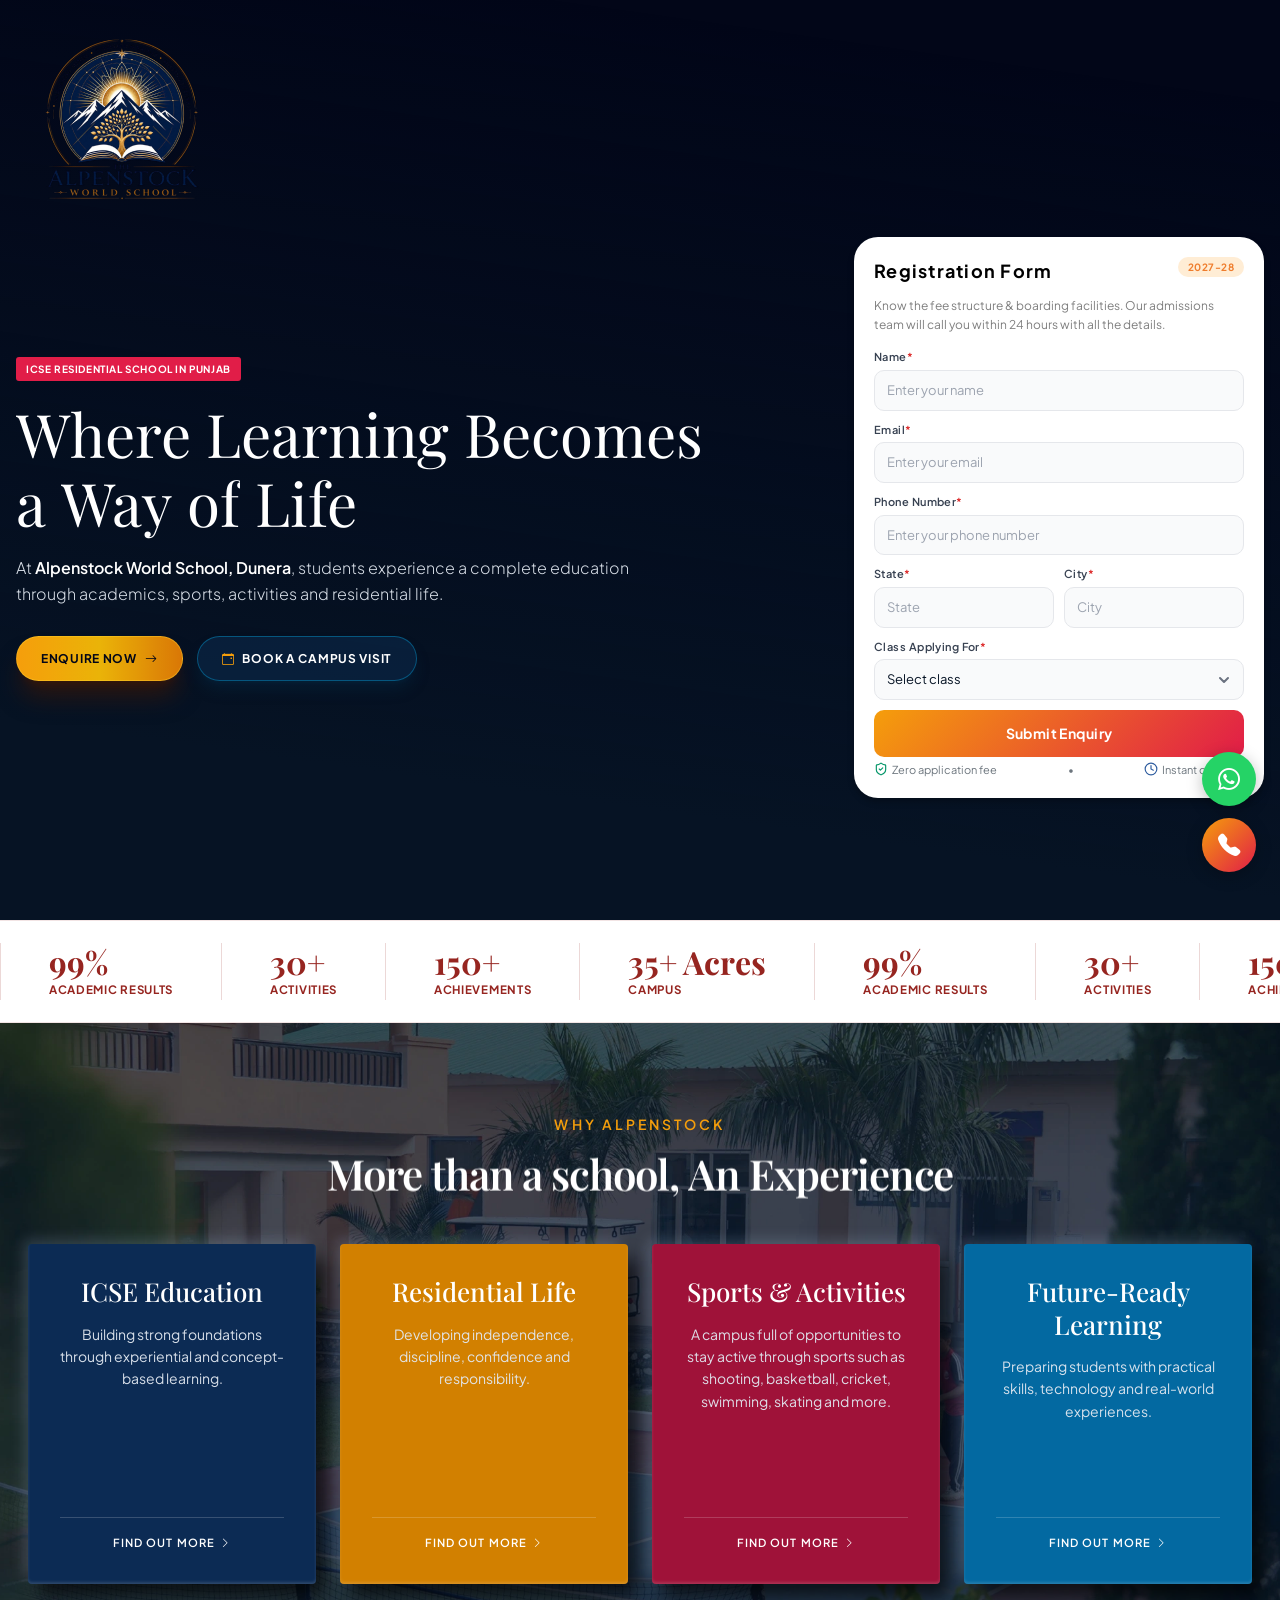
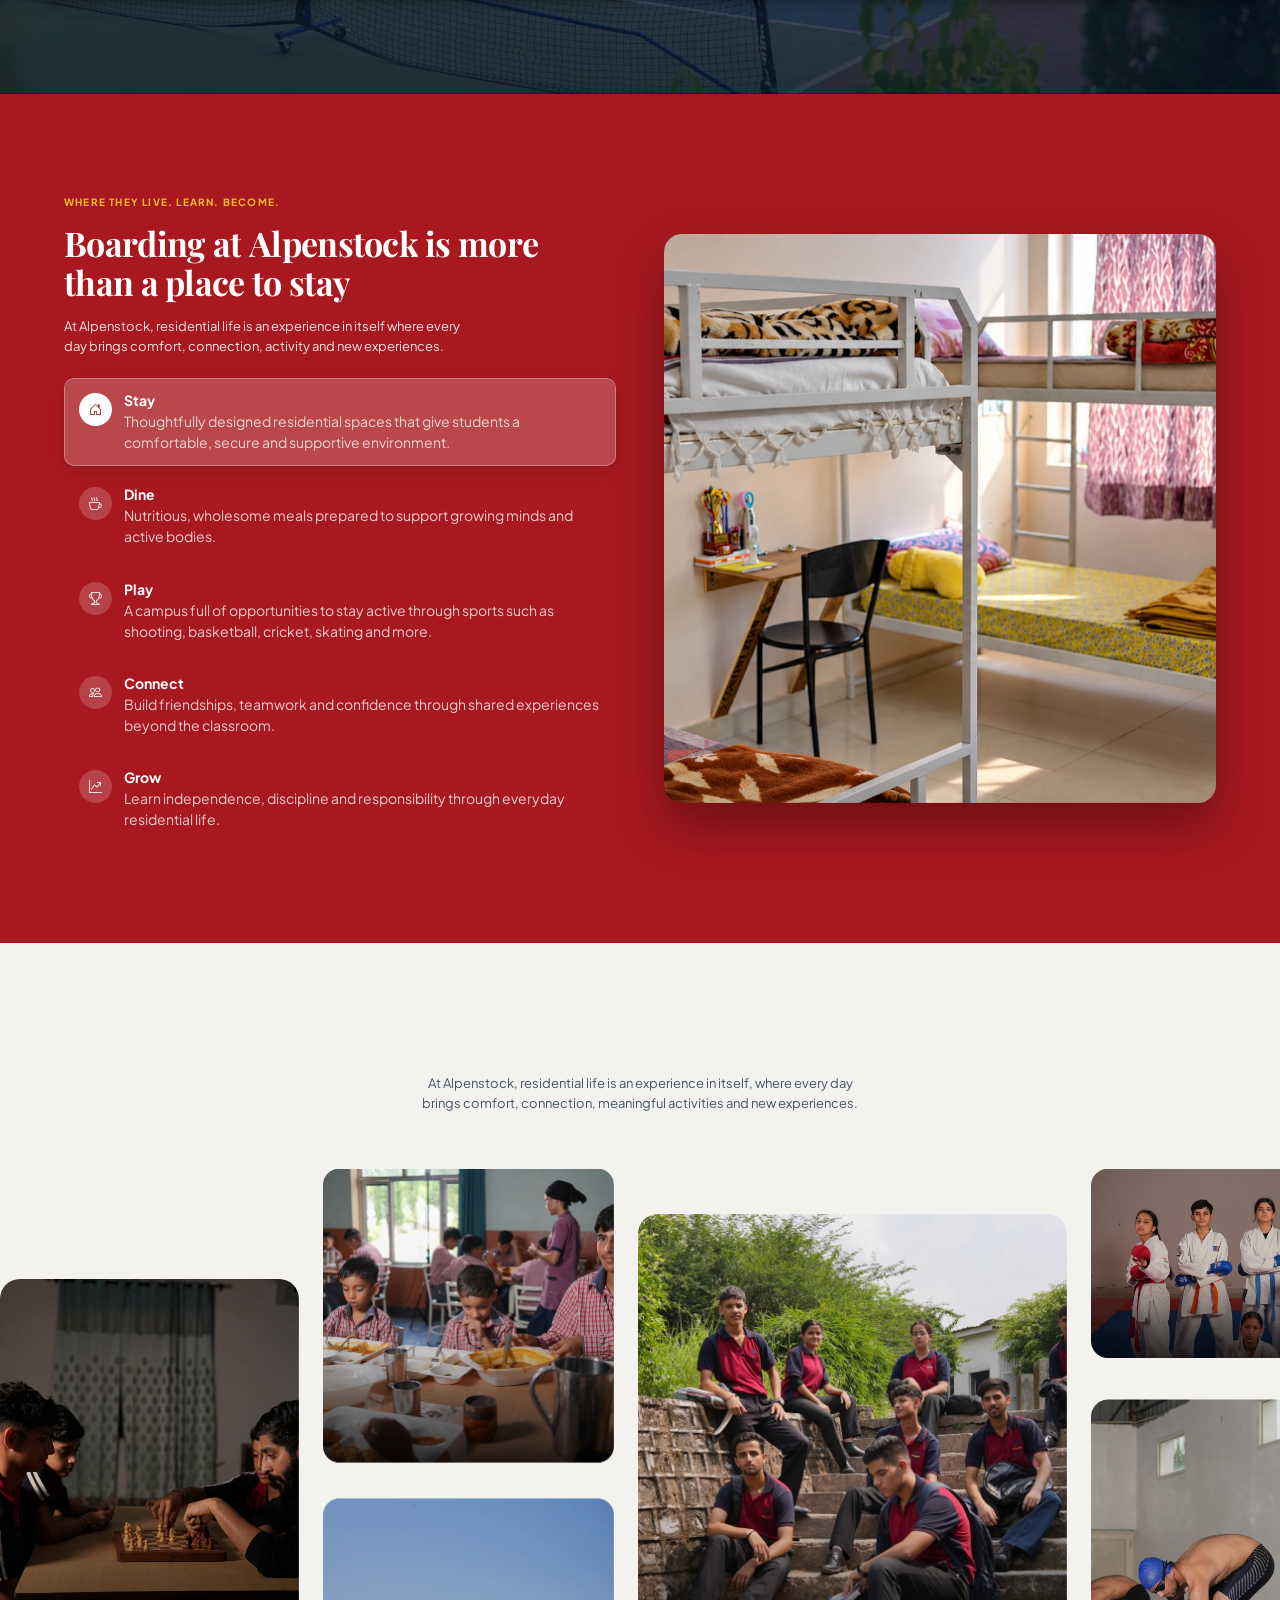
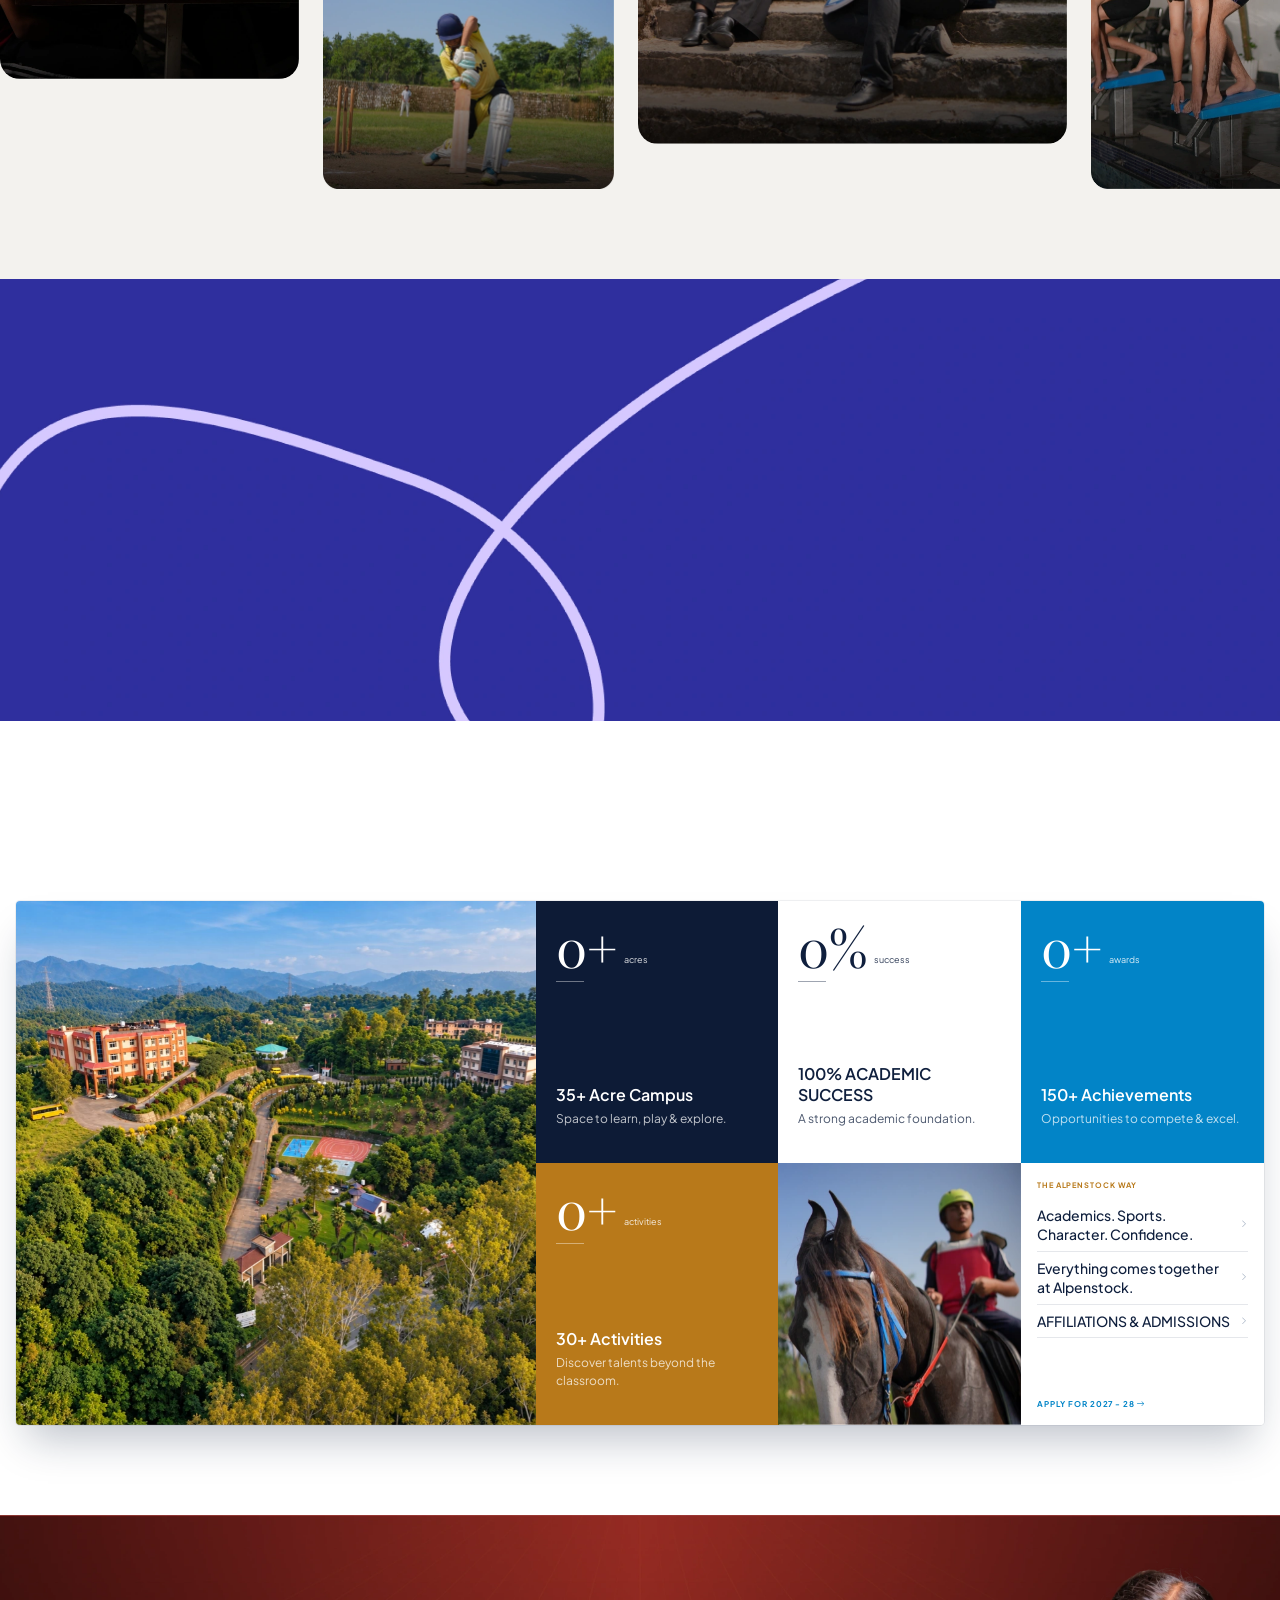
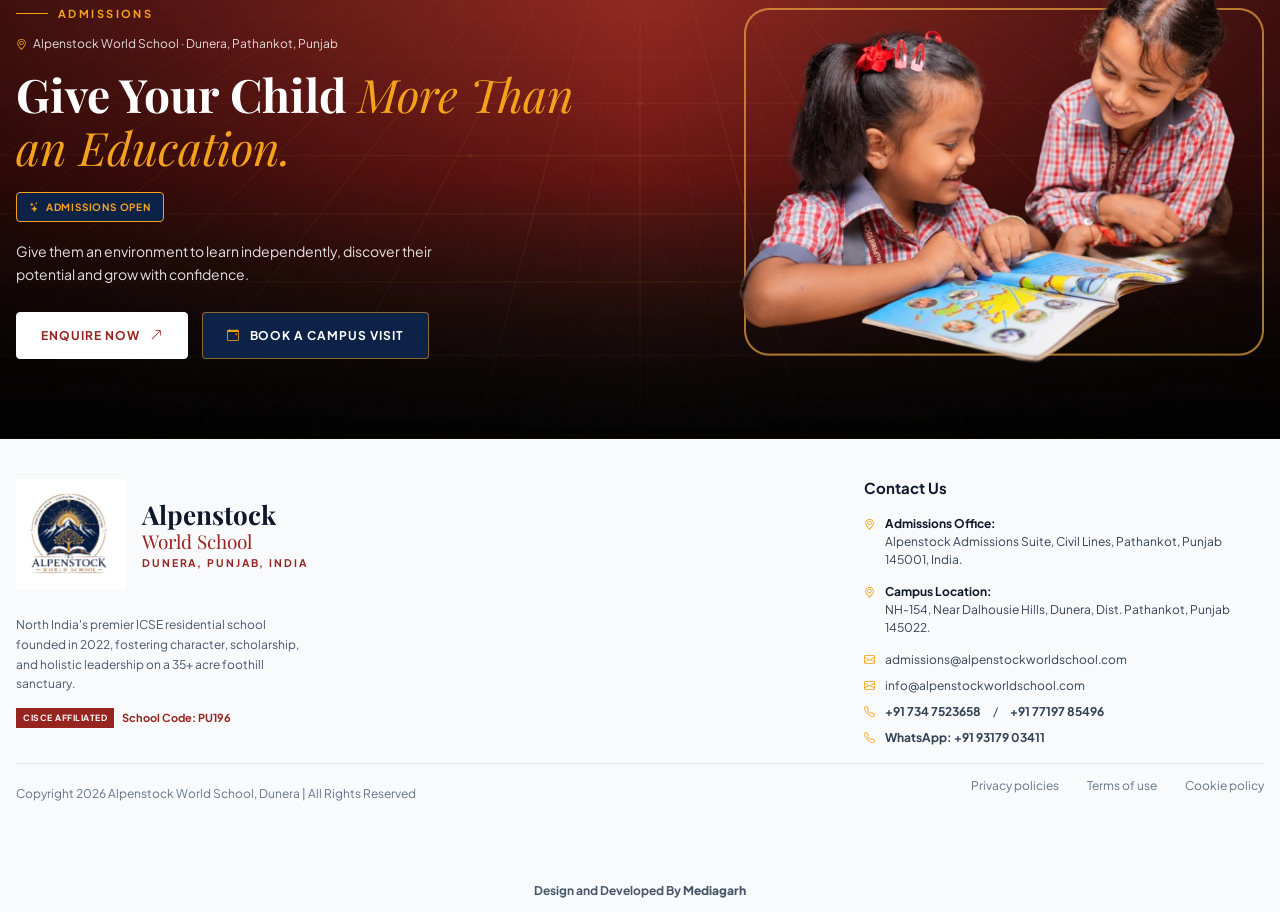
==== commit 23134828: "add new changes" ====
--- a/index.html
+++ b/index.html
@@ -1,1220 +1,1474 @@
 ﻿<!doctype html>
 <html lang="en">
-
-<head>
-  <!-- Google Tag Manager -->
-  <script>
-    (function (w, d, s, l, i) {
-      w[l] = w[l] || [];
-      w[l].push({ "gtm.start": new Date().getTime(), event: "gtm.js" });
-      var f = d.getElementsByTagName(s)[0],
-        j = d.createElement(s),
-        dl = l != "dataLayer" ? "&l=" + l : "";
-      j.async = true;
-      j.src = "https://www.googletagmanager.com/gtm.js?id=" + i + dl;
-      f.parentNode.insertBefore(j, f);
-    })(window, document, "script", "dataLayer", "GTM-5JK8ZBF2");
-  </script>
-  <!-- End Google Tag Manager -->
-  <meta charset="UTF-8" />
-  <meta name="viewport" content="width=device-width, initial-scale=1.0" />
-  <title>Boarding Schools in Punjab | Alpenstock World School</title>
-  <meta name="description"
-    content="Explore Alpenstock World School, one of the best ICSE boarding schools in Punjab. Discover residential schooling near Pathankot. Enquire today. " />
-  <meta name="robots" content="index, follow" />
-  <link rel="canonical" href="https://admissionsalpenstockworldschool.com/" />
-  <link rel="icon" href="images/favicon.webp" sizes="32x32" />
-
-  <!-- Open Graph / Facebook -->
-  <meta property="og:type" content="website" />
-  <meta property="og:url" content="https://admissionsalpenstockworldschool.com/" />
-  <meta property="og:title" content="Boarding Schools in Punjab | Alpenstock World School" />
-  <meta property="og:description"
-    content="Explore Alpenstock World School, one of the best ICSE boarding schools in Punjab. Discover residential schooling near Pathankot. Enquire today." />
-  <meta property="og:image" content="https://admissionsalpenstockworldschool.com/images/bording-img-4.webp" />
-  <meta property="og:image:alt" content="Alpenstock World School Campus" />
-  <meta property="og:site_name" content="Alpenstock World School" />
-  <meta property="og:locale" content="en_IN" />
-
-  <!-- Twitter Card -->
-  <meta name="twitter:card" content="summary_large_image" />
-  <meta name="twitter:url" content="https://admissionsalpenstockworldschool.com/" />
-  <meta name="twitter:title" content="Boarding Schools in Punjab | Alpenstock World School" />
-  <meta name="twitter:description"
-    content="Explore Alpenstock World School, one of the best ICSE boarding schools in Punjab. Discover residential schooling near Pathankot. Enquire today." />
-  <meta name="twitter:image" content="https://admissionsalpenstockworldschool.com/images/bording-img-4.webp" />
-  <meta name="twitter:image:alt" content="Alpenstock World School Campus" />
-
-  <link rel="preconnect" href="https://fonts.googleapis.com" />
-  <link rel="preconnect" href="https://fonts.gstatic.com" crossorigin />
-  <link
-    href="https://fonts.googleapis.com/css2?family=Playfair+Display:wght@400;500;600;700&family=Plus+Jakarta+Sans:wght@300;400;500;600;700;800&display=swap"
-    rel="stylesheet" />
-  <link rel="stylesheet" href="https://cdn.jsdelivr.net/npm/bootstrap@5.3.3/dist/css/bootstrap.min.css" />
-  <link rel="stylesheet" href="https://cdn.jsdelivr.net/npm/bootstrap-icons@1.11.3/font/bootstrap-icons.min.css" />
-  <link rel="stylesheet" href="css/style.css?v=5" />
-  <link rel="stylesheet" href="css/animations.css" />
-</head>
-
-<body>
-  <!-- Google Tag Manager (noscript) -->
-  <noscript><iframe src="https://www.googletagmanager.com/ns.html?id=GTM-5JK8ZBF2" height="0" width="0"
-      style="display: none; visibility: hidden"></iframe></noscript>
-  <!-- End Google Tag Manager (noscript) -->
-  <!-- ============ 1. HERO ============ -->
-  <section class="hero">
-    <!-- Background video (apna video yaha add karna) -->
-    <video class="hero__video" autoplay muted loop playsinline poster="images/hero-poster.webp">
-      <source src="images/alpenStock- hero-section-video.mp4" type="video/mp4" />
-    </video>
-    <div class="hero__overlay"></div>
-
-    <div class="app-container hero__inner">
-      <a href="/" class="hero__logo" aria-label="Alpenstock home">
-        <img src="images/top-logo.webp" alt="Alpenstock World School Dunera" width="221" height="217" />
-      </a>
-
-      <div class="hero__columns">
-        <div class="hero__content">
-          <span class="hero__badge">ICSE Residential School in Punjab</span>
-
-          <h1 class="hero__title">
-            Where Learning Becomes <br class="d-none d-md-block" />a Way of
-            Life
-          </h1>
-
-          <p class="hero__text">
-            At <strong>Alpenstock World School, Dunera</strong>, students
-            experience a complete education through academics, sports,
-            activities and residential life.
-          </p>
-
-          <div class="hero__actions">
-            <a href="#register-form" class="btn-amber">Enquire Now <i class="bi bi-arrow-right"></i></a>
-            <a href="#register-form" class="btn-ghost"><i class="bi bi-calendar-event"></i> Book a Campus Visit</a>
-          </div>
-        </div>
-
-        <!-- CRM Visits Box -->
-        <div class="hero__crm-box" id="register-form">
-          <div class="d-flex justify-content-between align-items-start">
-            <p class="hero__crm-label">Registration Form</p>
-            <span class="form-badge">2027-28</span>
-          </div>
-          <p class="form-dsc mb-0 text-start opacity-50" id="crm-visit-count">
-            Know the fee structure & boarding facilities. Our admissions team
-            will call you within 24 hours with all the details.
-          </p>
-          <form id="lead-form" class="lead-form" novalidate>
-            <div class="lead-form__field">
-              <label for="lead-name" class="lead-form__label">Name<span class="required-star">*</span></label>
-              <input type="text" id="lead-name" name="name" class="lead-form__input" placeholder="Enter your name"
-                required autocomplete="name" />
-            </div>
-            <div class="lead-form__field">
-              <label for="lead-email" class="lead-form__label">Email<span class="required-star">*</span></label>
-              <input type="email" id="lead-email" name="email" class="lead-form__input" placeholder="Enter your email"
-                required autocomplete="email" />
-            </div>
-            <div class="lead-form__field">
-              <label for="lead-phone" class="lead-form__label">Phone Number<span class="required-star">*</span></label>
-              <input type="tel" id="lead-phone" name="phone" class="lead-form__input"
-                placeholder="Enter your phone number" required autocomplete="tel" />
-            </div>
-            <div class="lead-form__row">
+  <head>
+    <!-- Google Tag Manager -->
+    <script>
+      (function (w, d, s, l, i) {
+        w[l] = w[l] || [];
+        w[l].push({ 'gtm.start': new Date().getTime(), event: 'gtm.js' });
+        var f = d.getElementsByTagName(s)[0],
+          j = d.createElement(s),
+          dl = l != 'dataLayer' ? '&l=' + l : '';
+        j.async = true;
+        j.src = 'https://www.googletagmanager.com/gtm.js?id=' + i + dl;
+        f.parentNode.insertBefore(j, f);
+      })(window, document, 'script', 'dataLayer', 'GTM-5JK8ZBF2');
+    </script>
+    <!-- End Google Tag Manager -->
+    <meta charset="UTF-8" />
+    <meta name="viewport" content="width=device-width, initial-scale=1.0" />
+    <title>Boarding Schools in Punjab | Alpenstock World School</title>
+    <meta
+      name="description"
+      content="Explore Alpenstock World School, one of the best ICSE boarding schools in Punjab. Discover residential schooling near Pathankot. Enquire today. "
+    />
+    <meta name="robots" content="index, follow" />
+    <link rel="canonical" href="https://admissionsalpenstockworldschool.com/" />
+    <link rel="icon" href="images/favicon.webp" sizes="32x32" />
+
+    <!-- Open Graph / Facebook -->
+    <meta property="og:type" content="website" />
+    <meta property="og:url" content="https://admissionsalpenstockworldschool.com/" />
+    <meta property="og:title" content="Boarding Schools in Punjab | Alpenstock World School" />
+    <meta
+      property="og:description"
+      content="Explore Alpenstock World School, one of the best ICSE boarding schools in Punjab. Discover residential schooling near Pathankot. Enquire today."
+    />
+    <meta property="og:image" content="https://admissionsalpenstockworldschool.com/images/bording-img-4.webp" />
+    <meta property="og:image:alt" content="Alpenstock World School Campus" />
+    <meta property="og:site_name" content="Alpenstock World School" />
+    <meta property="og:locale" content="en_IN" />
+
+    <!-- Twitter Card -->
+    <meta name="twitter:card" content="summary_large_image" />
+    <meta name="twitter:url" content="https://admissionsalpenstockworldschool.com/" />
+    <meta name="twitter:title" content="Boarding Schools in Punjab | Alpenstock World School" />
+    <meta
+      name="twitter:description"
+      content="Explore Alpenstock World School, one of the best ICSE boarding schools in Punjab. Discover residential schooling near Pathankot. Enquire today."
+    />
+    <meta name="twitter:image" content="https://admissionsalpenstockworldschool.com/images/bording-img-4.webp" />
+    <meta name="twitter:image:alt" content="Alpenstock World School Campus" />
+
+    <link rel="preconnect" href="https://fonts.googleapis.com" />
+    <link rel="preconnect" href="https://fonts.gstatic.com" crossorigin />
+    <link
+      href="https://fonts.googleapis.com/css2?family=Playfair+Display:wght@400;500;600;700&family=Plus+Jakarta+Sans:wght@300;400;500;600;700;800&display=swap"
+      rel="stylesheet"
+    />
+    <link rel="stylesheet" href="https://cdn.jsdelivr.net/npm/bootstrap@5.3.3/dist/css/bootstrap.min.css" />
+    <link rel="stylesheet" href="https://cdn.jsdelivr.net/npm/bootstrap-icons@1.11.3/font/bootstrap-icons.min.css" />
+    <link rel="stylesheet" href="css/style.css?v=5" />
+    <link rel="stylesheet" href="css/animations.css" />
+
+    <!-- Structured Data -->
+    <script type="application/ld+json">
+      {
+        "@context": "https://schema.org",
+        "@graph": [
+          {
+            "@type": "School",
+            "@id": "https://admissionsalpenstockworldschool.com/#organization",
+            "name": "Alpenstock World School",
+            "url": "https://admissionsalpenstockworldschool.com/",
+            "description": "North India's premier ICSE residential school founded in 2022, fostering character, scholarship, and holistic leadership on a 35+ acre foothill sanctuary.",
+            "foundingDate": "2022",
+            "telephone": "+91-7347523658",
+            "email": "admissions@alpenstockworldschool.com",
+            "image": "https://admissionsalpenstockworldschool.com/favicon.ico",
+            "address": {
+              "@type": "PostalAddress",
+              "streetAddress": "NH-154, Near Dalhousie Hills, Dunera",
+              "addressLocality": "Pathankot",
+              "addressRegion": "Punjab",
+              "postalCode": "145022",
+              "addressCountry": "IN"
+            },
+            "department": {
+              "@type": "LocalBusiness",
+              "name": "Alpenstock Admissions Suite",
+              "telephone": "+91-7347523658",
+              "email": "admissions@alpenstockworldschool.com",
+              "address": {
+                "@type": "PostalAddress",
+                "streetAddress": "Civil Lines",
+                "addressLocality": "Pathankot",
+                "addressRegion": "Punjab",
+                "postalCode": "145001",
+                "addressCountry": "IN"
+              }
+            },
+            "contactPoint": [
+              {
+                "@type": "ContactPoint",
+                "telephone": "+91-7347523658",
+                "contactType": "Admissions",
+                "email": "admissions@alpenstockworldschool.com",
+                "areaServed": "IN",
+                "availableLanguage": ["English", "Hindi"]
+              },
+              {
+                "@type": "ContactPoint",
+                "telephone": "+91-9317903411",
+                "contactType": "Customer Support (WhatsApp)",
+                "email": "info@alpenstockworldschool.com",
+                "areaServed": "IN",
+                "availableLanguage": ["English", "Hindi"]
+              }
+            ],
+            "sameAs": ["https://admissionsalpenstockworldschool.com/"]
+          },
+          {
+            "@type": "FAQPage",
+            "@id": "https://admissionsalpenstockworldschool.com/#faq",
+            "mainEntity": [
+              {
+                "@type": "Question",
+                "name": "Is there an application fee for Alpenstock World School?",
+                "acceptedAnswer": {
+                  "@type": "Answer",
+                  "text": "No, there is a zero application fee when registering for admission."
+                }
+              },
+              {
+                "@type": "Question",
+                "name": "Which grades are currently open for admission for the 2027-28 academic session?",
+                "acceptedAnswer": {
+                  "@type": "Answer",
+                  "text": "Admissions are currently open for all classes from Grade 1 through Grade 12."
+                }
+              },
+              {
+                "@type": "Question",
+                "name": "How can I get details about the fee structure and boarding facilities?",
+                "acceptedAnswer": {
+                  "@type": "Answer",
+                  "text": "You can fill out the registration enquiry form on our website. Our admissions team will provide an instant callback within 24 hours with complete details regarding the fee structure and residential life."
+                }
+              },
+              {
+                "@type": "Question",
+                "name": "How do I contact the Alpenstock admissions office?",
+                "acceptedAnswer": {
+                  "@type": "Answer",
+                  "text": "You can reach the admissions office by calling +91-7347523658 or +91-7719785496, messaging via WhatsApp at +91-9317903411, or emailing admissions@alpenstockworldschool.com."
+                }
+              },
+              {
+                "@type": "Question",
+                "name": "What type of curriculum does Alpenstock World School follow?",
+                "acceptedAnswer": {
+                  "@type": "Answer",
+                  "text": "Alpenstock provides an ICSE Education focused on experiential and concept-based learning."
+                }
+              },
+              {
+                "@type": "Question",
+                "name": "What sports are available on campus?",
+                "acceptedAnswer": {
+                  "@type": "Answer",
+                  "text": "The campus offers opportunities for shooting, basketball, cricket, swimming, skating, and more."
+                }
+              },
+              {
+                "@type": "Question",
+                "name": "What academic programs do you offer?",
+                "acceptedAnswer": {
+                  "@type": "Answer",
+                  "text": "We offer a Primary School Programme, Junior School Programme, Middle School Programme, Senior School Programme, and a Special Education Programme."
+                }
+              }
+            ]
+          }
+        ]
+      }
+    </script>
+  </head>
+
+  <body>
+    <!-- Google Tag Manager (noscript) -->
+    <noscript
+      ><iframe
+        src="https://www.googletagmanager.com/ns.html?id=GTM-5JK8ZBF2"
+        height="0"
+        width="0"
+        style="display: none; visibility: hidden"
+      ></iframe
+    ></noscript>
+    <!-- End Google Tag Manager (noscript) -->
+    <!-- ============ 1. HERO ============ -->
+    <section class="hero">
+      <!-- Background video (apna video yaha add karna) -->
+      <video class="hero__video" autoplay muted loop playsinline poster="images/hero-poster.webp">
+        <source src="images/alpenStock- hero-section-video.mp4" type="video/mp4" />
+      </video>
+      <div class="hero__overlay"></div>
+
+      <div class="app-container hero__inner">
+        <a href="/" class="hero__logo" aria-label="Alpenstock home">
+          <img src="images/top-logo.webp" alt="Alpenstock World School Dunera" width="221" height="217" />
+        </a>
+
+        <div class="hero__columns">
+          <div class="hero__content">
+            <span class="hero__badge">ICSE Residential School in Punjab</span>
+
+            <h1 class="hero__title">Where Learning Becomes <br class="d-none d-md-block" />a Way of Life</h1>
+
+            <p class="hero__text">
+              At <strong>Alpenstock World School, Dunera</strong>, students experience a complete education through
+              academics, sports, activities and residential life.
+            </p>
+
+            <div class="hero__actions">
+              <a href="#register-form" class="btn-amber">Enquire Now <i class="bi bi-arrow-right"></i></a>
+              <a href="#register-form" class="btn-ghost"><i class="bi bi-calendar-event"></i> Book a Campus Visit</a>
+            </div>
+          </div>
+
+          <!-- CRM Visits Box -->
+          <div class="hero__crm-box" id="register-form">
+            <div class="d-flex justify-content-between align-items-start">
+              <p class="hero__crm-label">Registration Form</p>
+              <span class="form-badge">2027-28</span>
+            </div>
+            <p class="form-dsc mb-0 text-start opacity-50" id="crm-visit-count">
+              Know the fee structure & boarding facilities. Our admissions team will call you within 24 hours with all
+              the details.
+            </p>
+            <form id="lead-form" class="lead-form" novalidate>
               <div class="lead-form__field">
-                <label for="lead-state" class="lead-form__label">State<span class="required-star">*</span></label>
-                <input type="text" id="lead-state" name="state" class="lead-form__input" placeholder="State" required
-                  autocomplete="address-level1" />
+                <label for="lead-name" class="lead-form__label">Name<span class="required-star">*</span></label>
+                <input
+                  type="text"
+                  id="lead-name"
+                  name="name"
+                  class="lead-form__input"
+                  placeholder="Enter your name"
+                  required
+                  autocomplete="name"
+                />
               </div>
               <div class="lead-form__field">
-                <label for="lead-city" class="lead-form__label">City<span class="required-star">*</span></label>
-                <input type="text" id="lead-city" name="city" class="lead-form__input" placeholder="City" required
-                  autocomplete="address-level2" />
+                <label for="lead-email" class="lead-form__label">Email<span class="required-star">*</span></label>
+                <input
+                  type="email"
+                  id="lead-email"
+                  name="email"
+                  class="lead-form__input"
+                  placeholder="Enter your email"
+                  required
+                  autocomplete="email"
+                />
               </div>
-            </div>
-            <div class="lead-form__field">
-              <label for="lead-class" class="lead-form__label">Class Applying For<span
-                  class="required-star">*</span></label>
-              <select id="lead-class" name="class_applying_for" class="lead-form__select" required>
-                <option value="" disabled selected>Select class</option>
-                <option value="Grade 1-2">Grade 1-2</option>
-                <option value="Grade 3-5">Grade 3-5</option>
-                <option value="Grade 6-8">Grade 6-8</option>
-                <option value="Grade 9-10">Grade 9-10</option>
-                <option value="Grade 11-12">Grade 11-12</option>
-              </select>
-            </div>
-            <p class="lead-form__msg" id="lead-msg" role="alert" hidden></p>
-            <button type="submit" class="lead-form__btn" id="lead-submit">
-              <span class="lead-form__btn-text">Submit Enquiry</span>
-              <span class="lead-form__spinner" aria-hidden="true"></span>
-            </button>
-          </form>
-          <div class="d-flex align-items-center justify-content-between pt-1 text-secondary" style="font-size: 11px">
-            <div class="d-flex align-items-center gap-1">
-              <svg xmlns="http://www.w3.org/2000/svg" width="14" height="14" viewBox="0 0 24 24" fill="none"
-                stroke="#059669" stroke-width="2" stroke-linecap="round" stroke-linejoin="round" aria-hidden="true">
-                <path
-                  d="M20 13c0 5-3.5 7.5-7.66 8.95a1 1 0 0 1-.67-.01C7.5 20.5 4 18 4 13V6a1 1 0 0 1 1-1c2 0 4.5-1.2 6.24-2.72a1.17 1.17 0 0 1 1.52 0C14.51 3.81 17 5 19 5a1 1 0 0 1 1 1z">
-                </path>
-                <path d="m9 12 2 2 4-4"></path>
-              </svg>
-              <span>Zero application fee</span>
-            </div>
-            <span>•</span>
-            <div class="d-flex align-items-center gap-1">
-              <svg xmlns="http://www.w3.org/2000/svg" width="14" height="14" viewBox="0 0 24 24" fill="none"
-                stroke="#2F5D9F" stroke-width="2" stroke-linecap="round" stroke-linejoin="round" aria-hidden="true">
-                <path d="M12 6v6l4 2"></path>
-                <circle cx="12" cy="12" r="10"></circle>
-              </svg>
-              <span>Instant callback</span>
+              <div class="lead-form__field">
+                <label for="lead-phone" class="lead-form__label"
+                  >Phone Number<span class="required-star">*</span></label
+                >
+                <input
+                  type="tel"
+                  id="lead-phone"
+                  name="phone"
+                  class="lead-form__input"
+                  placeholder="Enter your phone number"
+                  required
+                  autocomplete="tel"
+                />
+              </div>
+              <div class="lead-form__row">
+                <div class="lead-form__field">
+                  <label for="lead-state" class="lead-form__label">State<span class="required-star">*</span></label>
+                  <input
+                    type="text"
+                    id="lead-state"
+                    name="state"
+                    class="lead-form__input"
+                    placeholder="State"
+                    required
+                    autocomplete="address-level1"
+                  />
+                </div>
+                <div class="lead-form__field">
+                  <label for="lead-city" class="lead-form__label">City<span class="required-star">*</span></label>
+                  <input
+                    type="text"
+                    id="lead-city"
+                    name="city"
+                    class="lead-form__input"
+                    placeholder="City"
+                    required
+                    autocomplete="address-level2"
+                  />
+                </div>
+              </div>
+              <div class="lead-form__field">
+                <label for="lead-class" class="lead-form__label"
+                  >Class Applying For<span class="required-star">*</span></label
+                >
+                <select id="lead-class" name="class_applying_for" class="lead-form__select" required>
+                  <option value="" disabled selected>Select class</option>
+                  <option value="Grade 1-2">Grade 1-2</option>
+                  <option value="Grade 3-5">Grade 3-5</option>
+                  <option value="Grade 6-8">Grade 6-8</option>
+                  <option value="Grade 9-10">Grade 9-10</option>
+                  <option value="Grade 11-12">Grade 11-12</option>
+                </select>
+              </div>
+              <p class="lead-form__msg" id="lead-msg" role="alert" hidden></p>
+              <button type="submit" class="lead-form__btn" id="lead-submit">
+                <span class="lead-form__btn-text">Submit Enquiry</span>
+                <span class="lead-form__spinner" aria-hidden="true"></span>
+              </button>
+            </form>
+            <div class="d-flex align-items-center justify-content-between pt-1 text-secondary" style="font-size: 11px">
+              <div class="d-flex align-items-center gap-1">
+                <svg
+                  xmlns="http://www.w3.org/2000/svg"
+                  width="14"
+                  height="14"
+                  viewBox="0 0 24 24"
+                  fill="none"
+                  stroke="#059669"
+                  stroke-width="2"
+                  stroke-linecap="round"
+                  stroke-linejoin="round"
+                  aria-hidden="true"
+                >
+                  <path
+                    d="M20 13c0 5-3.5 7.5-7.66 8.95a1 1 0 0 1-.67-.01C7.5 20.5 4 18 4 13V6a1 1 0 0 1 1-1c2 0 4.5-1.2 6.24-2.72a1.17 1.17 0 0 1 1.52 0C14.51 3.81 17 5 19 5a1 1 0 0 1 1 1z"
+                  ></path>
+                  <path d="m9 12 2 2 4-4"></path>
+                </svg>
+                <span>Zero application fee</span>
+              </div>
+              <span>•</span>
+              <div class="d-flex align-items-center gap-1">
+                <svg
+                  xmlns="http://www.w3.org/2000/svg"
+                  width="14"
+                  height="14"
+                  viewBox="0 0 24 24"
+                  fill="none"
+                  stroke="#2F5D9F"
+                  stroke-width="2"
+                  stroke-linecap="round"
+                  stroke-linejoin="round"
+                  aria-hidden="true"
+                >
+                  <path d="M12 6v6l4 2"></path>
+                  <circle cx="12" cy="12" r="10"></circle>
+                </svg>
+                <span>Instant callback</span>
+              </div>
             </div>
           </div>
         </div>
       </div>
-    </div>
-  </section>
-
-  <!-- ============ 2. MARQUEE STATS ============ -->
-  <section class="stats-marquee" aria-label="Alpenstock highlights">
-    <div class="marquee">
-      <div class="marquee__track">
-        <!-- Group 1 -->
-        <div class="marquee__group">
-          <div class="marquee__item">
-            <span class="marquee__num">99%</span><span class="marquee__label">Academic Results</span>
-          </div>
-          <div class="marquee__item">
-            <span class="marquee__num">30+</span><span class="marquee__label">Activities</span>
-          </div>
-          <div class="marquee__item">
-            <span class="marquee__num">150+</span><span class="marquee__label">Achievements</span>
-          </div>
-          <div class="marquee__item">
-            <span class="marquee__num">35+ Acres</span><span class="marquee__label">Campus</span>
-          </div>
-          <div class="marquee__item">
-            <span class="marquee__num">99%</span><span class="marquee__label">Academic Results</span>
-          </div>
-          <div class="marquee__item">
-            <span class="marquee__num">30+</span><span class="marquee__label">Activities</span>
-          </div>
-          <div class="marquee__item">
-            <span class="marquee__num">150+</span><span class="marquee__label">Achievements</span>
-          </div>
-          <div class="marquee__item">
-            <span class="marquee__num">35+ Acres</span><span class="marquee__label">Campus</span>
-          </div>
-        </div>
-        <!-- Group 2 (exact duplicate, seamless loop ke liye) -->
-        <div class="marquee__group" aria-hidden="true">
-          <div class="marquee__item">
-            <span class="marquee__num">100%</span><span class="marquee__label">Academic Results</span>
-          </div>
-          <div class="marquee__item">
-            <span class="marquee__num">30+</span><span class="marquee__label">Activities</span>
-          </div>
-          <div class="marquee__item">
-            <span class="marquee__num">150+</span><span class="marquee__label">Achievements</span>
-          </div>
-          <div class="marquee__item">
-            <span class="marquee__num">35+ Acres</span><span class="marquee__label">Campus</span>
-          </div>
-          <div class="marquee__item">
-            <span class="marquee__num">100%</span><span class="marquee__label">Academic Results</span>
-          </div>
-          <div class="marquee__item">
-            <span class="marquee__num">30+</span><span class="marquee__label">Activities</span>
-          </div>
-          <div class="marquee__item">
-            <span class="marquee__num">150+</span><span class="marquee__label">Achievements</span>
-          </div>
-          <div class="marquee__item">
-            <span class="marquee__num">35+ Acres</span><span class="marquee__label">Campus</span>
+    </section>
+
+    <!-- ============ 2. MARQUEE STATS ============ -->
+    <section class="stats-marquee" aria-label="Alpenstock highlights">
+      <div class="marquee">
+        <div class="marquee__track">
+          <!-- Group 1 -->
+          <div class="marquee__group">
+            <div class="marquee__item">
+              <span class="marquee__num">99%</span><span class="marquee__label">Academic Results</span>
+            </div>
+            <div class="marquee__item">
+              <span class="marquee__num">30+</span><span class="marquee__label">Activities</span>
+            </div>
+            <div class="marquee__item">
+              <span class="marquee__num">150+</span><span class="marquee__label">Achievements</span>
+            </div>
+            <div class="marquee__item">
+              <span class="marquee__num">35+ Acres</span><span class="marquee__label">Campus</span>
+            </div>
+            <div class="marquee__item">
+              <span class="marquee__num">99%</span><span class="marquee__label">Academic Results</span>
+            </div>
+            <div class="marquee__item">
+              <span class="marquee__num">30+</span><span class="marquee__label">Activities</span>
+            </div>
+            <div class="marquee__item">
+              <span class="marquee__num">150+</span><span class="marquee__label">Achievements</span>
+            </div>
+            <div class="marquee__item">
+              <span class="marquee__num">35+ Acres</span><span class="marquee__label">Campus</span>
+            </div>
+          </div>
+          <!-- Group 2 (exact duplicate, seamless loop ke liye) -->
+          <div class="marquee__group" aria-hidden="true">
+            <div class="marquee__item">
+              <span class="marquee__num">100%</span><span class="marquee__label">Academic Results</span>
+            </div>
+            <div class="marquee__item">
+              <span class="marquee__num">30+</span><span class="marquee__label">Activities</span>
+            </div>
+            <div class="marquee__item">
+              <span class="marquee__num">150+</span><span class="marquee__label">Achievements</span>
+            </div>
+            <div class="marquee__item">
+              <span class="marquee__num">35+ Acres</span><span class="marquee__label">Campus</span>
+            </div>
+            <div class="marquee__item">
+              <span class="marquee__num">100%</span><span class="marquee__label">Academic Results</span>
+            </div>
+            <div class="marquee__item">
+              <span class="marquee__num">30+</span><span class="marquee__label">Activities</span>
+            </div>
+            <div class="marquee__item">
+              <span class="marquee__num">150+</span><span class="marquee__label">Achievements</span>
+            </div>
+            <div class="marquee__item">
+              <span class="marquee__num">35+ Acres</span><span class="marquee__label">Campus</span>
+            </div>
           </div>
         </div>
       </div>
-    </div>
-  </section>
-
-  <!-- ============ 3. WHY ALPENSTOCK (CARDS) ============ -->
-  <section class="why">
-    <div class="why__overlay"></div>
-    <div class="app-container why__inner">
-      <div class="why__head text-center">
-        <span class="why__eyebrow">Why Alpenstock</span>
-        <h2 class="why__title">More than a school, An Experience</h2>
-      </div>
-
-      <div class="row g-3 g-lg-4 row-cols-1 row-cols-sm-2 row-cols-lg-4 justify-content-center why__grid">
-        <div class="col">
-          <article class="exp-card exp-card--navy">
-            <h3 class="exp-card__title">ICSE Education</h3>
-            <p class="exp-card__text">
-              Building strong foundations through experiential and
-              concept-based learning.
-            </p>
-            <a href="#register-form" class="exp-card__link">Find out more <i class="bi bi-chevron-right"></i></a>
-          </article>
+    </section>
+
+    <!-- ============ 3. WHY ALPENSTOCK (CARDS) ============ -->
+    <section class="why">
+      <div class="why__overlay"></div>
+      <div class="app-container why__inner">
+        <div class="why__head text-center">
+          <span class="why__eyebrow">Why Alpenstock</span>
+          <h2 class="why__title">More than a school, An Experience</h2>
         </div>
-        <div class="col">
-          <article class="exp-card exp-card--amber">
-            <h3 class="exp-card__title">Residential Life</h3>
-            <p class="exp-card__text">
-              Developing independence, discipline, confidence and
-              responsibility.
-            </p>
-            <a href="#register-form" class="exp-card__link">Find out more <i class="bi bi-chevron-right"></i></a>
-          </article>
-        </div>
-        <div class="col">
-          <article class="exp-card exp-card--crimson">
-            <h3 class="exp-card__title">Sports &amp; Activities</h3>
-            <p class="exp-card__text">
-              A campus full of opportunities to stay active through sports
-              such as shooting, basketball, cricket, swimming, skating and
-              more.
-            </p>
-            <a href="#register-form" class="exp-card__link">Find out more <i class="bi bi-chevron-right"></i></a>
-          </article>
-        </div>
-        <div class="col">
-          <article class="exp-card exp-card--blue">
-            <h3 class="exp-card__title">Future-Ready Learning</h3>
-            <p class="exp-card__text">
-              Preparing students with practical skills, technology and
-              real-world experiences.
-            </p>
-            <a href="#register-form" class="exp-card__link">Find out more <i class="bi bi-chevron-right"></i></a>
-          </article>
+
+        <div class="row g-3 g-lg-4 row-cols-1 row-cols-sm-2 row-cols-lg-4 justify-content-center why__grid">
+          <div class="col">
+            <article class="exp-card exp-card--navy">
+              <h3 class="exp-card__title">ICSE Education</h3>
+              <p class="exp-card__text">Building strong foundations through experiential and concept-based learning.</p>
+              <a href="#register-form" class="exp-card__link">Find out more <i class="bi bi-chevron-right"></i></a>
+            </article>
+          </div>
+          <div class="col">
+            <article class="exp-card exp-card--amber">
+              <h3 class="exp-card__title">Residential Life</h3>
+              <p class="exp-card__text">Developing independence, discipline, confidence and responsibility.</p>
+              <a href="#register-form" class="exp-card__link">Find out more <i class="bi bi-chevron-right"></i></a>
+            </article>
+          </div>
+          <div class="col">
+            <article class="exp-card exp-card--crimson">
+              <h3 class="exp-card__title">Sports &amp; Activities</h3>
+              <p class="exp-card__text">
+                A campus full of opportunities to stay active through sports such as shooting, basketball, cricket,
+                swimming, skating and more.
+              </p>
+              <a href="#register-form" class="exp-card__link">Find out more <i class="bi bi-chevron-right"></i></a>
+            </article>
+          </div>
+          <div class="col">
+            <article class="exp-card exp-card--blue">
+              <h3 class="exp-card__title">Future-Ready Learning</h3>
+              <p class="exp-card__text">
+                Preparing students with practical skills, technology and real-world experiences.
+              </p>
+              <a href="#register-form" class="exp-card__link">Find out more <i class="bi bi-chevron-right"></i></a>
+            </article>
+          </div>
         </div>
       </div>
-    </div>
-  </section>
-
-  <!-- ============ 4. BOARDING (TABS + IMAGE SWITCH) ============ -->
-  <section class="boarding" id="boarding">
-    <div class="app-container">
-      <div class="boarding__wrap">
-        <div class="row align-items-center g-4 g-lg-5">
-          <!-- Content -->
-          <div class="col-lg-6">
-            <span class="boarding__eyebrow">Where they live. Learn. Become.</span>
-            <h2 class="boarding__title">
-              Boarding at Alpenstock is more than a place to stay
-            </h2>
-            <p class="boarding__text">
-              At Alpenstock, residential life is an experience in itself where
-              every day brings comfort, connection, activity and new
-              experiences.
-            </p>
-
-            <div class="board-tabs" role="tablist" aria-orientation="vertical">
-              <button class="board-tab is-active" role="tab" aria-selected="true" data-index="0" type="button">
-                <span class="board-tab__icon"><i class="bi bi-house-door"></i></span>
-                <span class="board-tab__body">
-                  <span class="board-tab__title">Stay</span>
-                  <span class="board-tab__desc">
-                    Thoughtfully designed residential spaces that give
-                    students a comfortable, secure and supportive environment.
+    </section>
+
+    <!-- ============ 4. BOARDING (TABS + IMAGE SWITCH) ============ -->
+    <section class="boarding" id="boarding">
+      <div class="app-container">
+        <div class="boarding__wrap">
+          <div class="row align-items-center g-4 g-lg-5">
+            <!-- Content -->
+            <div class="col-lg-6">
+              <span class="boarding__eyebrow">Where they live. Learn. Become.</span>
+              <h2 class="boarding__title">Boarding at Alpenstock is more than a place to stay</h2>
+              <p class="boarding__text">
+                At Alpenstock, residential life is an experience in itself where every day brings comfort, connection,
+                activity and new experiences.
+              </p>
+
+              <div class="board-tabs" role="tablist" aria-orientation="vertical">
+                <button class="board-tab is-active" role="tab" aria-selected="true" data-index="0" type="button">
+                  <span class="board-tab__icon"><i class="bi bi-house-door"></i></span>
+                  <span class="board-tab__body">
+                    <span class="board-tab__title">Stay</span>
+                    <span class="board-tab__desc">
+                      Thoughtfully designed residential spaces that give students a comfortable, secure and supportive
+                      environment.
+                    </span>
                   </span>
-                </span>
-              </button>
-
-              <button class="board-tab" role="tab" aria-selected="false" data-index="1" type="button">
-                <span class="board-tab__icon"><i class="bi bi-cup-hot"></i></span>
-                <span class="board-tab__body">
-                  <span class="board-tab__title">Dine</span>
-                  <span class="board-tab__desc">
-                    Nutritious, wholesome meals prepared to support growing
-                    minds and active bodies.
+                </button>
+
+                <button class="board-tab" role="tab" aria-selected="false" data-index="1" type="button">
+                  <span class="board-tab__icon"><i class="bi bi-cup-hot"></i></span>
+                  <span class="board-tab__body">
+                    <span class="board-tab__title">Dine</span>
+                    <span class="board-tab__desc">
+                      Nutritious, wholesome meals prepared to support growing minds and active bodies.
+                    </span>
                   </span>
-                </span>
-              </button>
-
-              <button class="board-tab" role="tab" aria-selected="false" data-index="2" type="button">
-                <span class="board-tab__icon"><i class="bi bi-trophy"></i></span>
-                <span class="board-tab__body">
-                  <span class="board-tab__title">Play</span>
-                  <span class="board-tab__desc">
-                    A campus full of opportunities to stay active through
-                    sports such as shooting, basketball, cricket, skating and
-                    more.
+                </button>
+
+                <button class="board-tab" role="tab" aria-selected="false" data-index="2" type="button">
+                  <span class="board-tab__icon"><i class="bi bi-trophy"></i></span>
+                  <span class="board-tab__body">
+                    <span class="board-tab__title">Play</span>
+                    <span class="board-tab__desc">
+                      A campus full of opportunities to stay active through sports such as shooting, basketball,
+                      cricket, skating and more.
+                    </span>
                   </span>
-                </span>
-              </button>
-
-              <button class="board-tab" role="tab" aria-selected="false" data-index="3" type="button">
-                <span class="board-tab__icon"><i class="bi bi-people"></i></span>
-                <span class="board-tab__body">
-                  <span class="board-tab__title">Connect</span>
-                  <span class="board-tab__desc">
-                    Build friendships, teamwork and confidence through shared
-                    experiences beyond the classroom.
+                </button>
+
+                <button class="board-tab" role="tab" aria-selected="false" data-index="3" type="button">
+                  <span class="board-tab__icon"><i class="bi bi-people"></i></span>
+                  <span class="board-tab__body">
+                    <span class="board-tab__title">Connect</span>
+                    <span class="board-tab__desc">
+                      Build friendships, teamwork and confidence through shared experiences beyond the classroom.
+                    </span>
                   </span>
-                </span>
-              </button>
-
-              <button class="board-tab" role="tab" aria-selected="false" data-index="4" type="button">
-                <span class="board-tab__icon"><i class="bi bi-graph-up-arrow"></i></span>
-                <span class="board-tab__body">
-                  <span class="board-tab__title">Grow</span>
-                  <span class="board-tab__desc">
-                    Learn independence, discipline and responsibility through
-                    everyday residential life.
+                </button>
+
+                <button class="board-tab" role="tab" aria-selected="false" data-index="4" type="button">
+                  <span class="board-tab__icon"><i class="bi bi-graph-up-arrow"></i></span>
+                  <span class="board-tab__body">
+                    <span class="board-tab__title">Grow</span>
+                    <span class="board-tab__desc">
+                      Learn independence, discipline and responsibility through everyday residential life.
+                    </span>
                   </span>
-                </span>
-              </button>
-            </div>
-          </div>
-
-          <!-- Image (har tab ki image yaha, same order me) -->
-          <div class="col-lg-6">
-            <div class="board-media">
-              <img class="board-media__img" data-pos="active" src="images/bording-img-1.webp"
-                alt="Best residential school in Punjab" />
-              <img class="board-media__img" data-pos="after" src="images/bording-img-2.webp"
-                alt="Boarding school near me with hostel" loading="lazy" />
-              <img class="board-media__img" data-pos="after" src="images/bording-img-3.webp"
-                alt="ICSE residential school Punjab" loading="lazy" />
-              <img class="board-media__img" data-pos="after" src="images/bording-img-4.webp"
-                alt="Private boarding school near me" loading="lazy" />
-              <img class="board-media__img" data-pos="after" src="images/bording-img-5.webp"
-                alt="Schools with hostels near me" loading="lazy" />
+                </button>
+              </div>
+            </div>
+
+            <!-- Image (har tab ki image yaha, same order me) -->
+            <div class="col-lg-6">
+              <div class="board-media">
+                <img
+                  class="board-media__img"
+                  data-pos="active"
+                  src="images/bording-img-1.webp"
+                  alt="Best residential school in Punjab"
+                />
+                <img
+                  class="board-media__img"
+                  data-pos="after"
+                  src="images/bording-img-2.webp"
+                  alt="Boarding school near me with hostel"
+                  loading="lazy"
+                />
+                <img
+                  class="board-media__img"
+                  data-pos="after"
+                  src="images/bording-img-3.webp"
+                  alt="ICSE residential school Punjab"
+                  loading="lazy"
+                />
+                <img
+                  class="board-media__img"
+                  data-pos="after"
+                  src="images/bording-img-4.webp"
+                  alt="Private boarding school near me"
+                  loading="lazy"
+                />
+                <img
+                  class="board-media__img"
+                  data-pos="after"
+                  src="images/bording-img-5.webp"
+                  alt="Schools with hostels near me"
+                  loading="lazy"
+                />
+              </div>
             </div>
           </div>
         </div>
       </div>
-    </div>
-  </section>
-
-  <!-- ============ 5. LIFE AT ALPENSTOCK (ZIGZAG SLIDER) ============ -->
-  <section class="life" id="life">
-    <div class="app-container text-center">
-      <h2 class="life__title">Life at Alpenstock</h2>
-      <p class="life__text">
-        At Alpenstock, residential life is an experience in itself, where
-        every day brings comfort, connection, meaningful activities and new
-        experiences.
-      </p>
-    </div>
-
-    <div class="life__slider" data-life-slider>
-      <div class="life__track">
-        <div class="life__group">
-          <figure class="life__item">
-            <img class="life__img life__img--tall" src="images/single-img-1.webp"
-              alt="Boarding school in Pathankot sports facility" />
-          </figure>
-          <figure class="life__item">
-            <img class="life__img life__img--pair" src="images/group-img-1.webp"
-              alt="Best ICSE school in Punjab dining and activities" />
-          </figure>
-          <figure class="life__item">
-            <img class="life__img life__img--big" src="images/single-img-2.webp"
-              alt="Residential school near me students campus life" />
-          </figure>
-          <figure class="life__item">
-            <img class="life__img life__img--pair" src="images/group-img-2.webp"
-              alt="Top ICSE school Punjab karate and swimming" />
-          </figure>
-          <figure class="life__item">
-            <img class="life__img life__img--tall life__img--last-item" src="images/single-img-3.webp"
-              alt="Campus sports court" />
-          </figure>
-
-          <figure class="life__item">
-            <img class="life__img life__img--tall" src="images/single-img-6.webp"
-              alt="Nearby boarding school campus sports court" />
-          </figure>
-          <figure class="life__item">
-            <img class="life__img life__img--pair" src="images/group-img-6.webp"
-              alt="Boarding school around me cricket and dining" />
-          </figure>
-          <figure class="life__item">
-            <img class="life__img life__img--big" src="images/single-img-7.webp"
-              alt="Private boarding high school near me" />
-          </figure>
-          <figure class="life__item">
-            <img class="life__img life__img--pair" src="images/group-img-7.webp"
-              alt="Best residential school Punjab activities" />
-          </figure>
-          <figure class="life__item">
-            <img class="life__img life__img--tall life__img--last-item" src="images/single-img-8.webp"
-              alt="Campus sports court" />
-          </figure>
+    </section>
+
+    <!-- ============ 5. LIFE AT ALPENSTOCK (ZIGZAG SLIDER) ============ -->
+    <section class="life" id="life">
+      <div class="app-container text-center">
+        <h2 class="life__title">Life at Alpenstock</h2>
+        <p class="life__text">
+          At Alpenstock, residential life is an experience in itself, where every day brings comfort, connection,
+          meaningful activities and new experiences.
+        </p>
+      </div>
+
+      <div class="life__slider" data-life-slider>
+        <div class="life__track">
+          <div class="life__group">
+            <figure class="life__item">
+              <img
+                class="life__img life__img--tall"
+                src="images/single-img-1.webp"
+                alt="Boarding school in Pathankot sports facility"
+              />
+            </figure>
+            <figure class="life__item">
+              <img
+                class="life__img life__img--pair"
+                src="images/group-img-1.webp"
+                alt="Best ICSE school in Punjab dining and activities"
+              />
+            </figure>
+            <figure class="life__item">
+              <img
+                class="life__img life__img--big"
+                src="images/single-img-2.webp"
+                alt="Residential school near me students campus life"
+              />
+            </figure>
+            <figure class="life__item">
+              <img
+                class="life__img life__img--pair"
+                src="images/group-img-2.webp"
+                alt="Top ICSE school Punjab karate and swimming"
+              />
+            </figure>
+            <figure class="life__item">
+              <img
+                class="life__img life__img--tall life__img--last-item"
+                src="images/single-img-3.webp"
+                alt="Campus sports court"
+              />
+            </figure>
+
+            <figure class="life__item">
+              <img
+                class="life__img life__img--tall"
+                src="images/single-img-6.webp"
+                alt="Nearby boarding school campus sports court"
+              />
+            </figure>
+            <figure class="life__item">
+              <img
+                class="life__img life__img--pair"
+                src="images/group-img-6.webp"
+                alt="Boarding school around me cricket and dining"
+              />
+            </figure>
+            <figure class="life__item">
+              <img
+                class="life__img life__img--big"
+                src="images/single-img-7.webp"
+                alt="Private boarding high school near me"
+              />
+            </figure>
+            <figure class="life__item">
+              <img
+                class="life__img life__img--pair"
+                src="images/group-img-7.webp"
+                alt="Best residential school Punjab activities"
+              />
+            </figure>
+            <figure class="life__item">
+              <img
+                class="life__img life__img--tall life__img--last-item"
+                src="images/single-img-8.webp"
+                alt="Campus sports court"
+              />
+            </figure>
+          </div>
         </div>
       </div>
-    </div>
-  </section>
-  <!-- ============ 6. PLAY. PUSH. PERFORM. (VERTICAL SLIDER) ============ -->
-  <!-- Paste this AFTER the "Life at Alpenstock" </section> -->
-  <section class="play" id="play" data-play>
-    <div class="app-container">
-      <div class="play__grid">
-        <!-- Left: heading -->
-        <h2 class="play__heading">
-          Play. Push.<br />
-          <span class="play__underline">Perform.</span>
-        </h2>
-
-        <!-- Center: vertical slider -->
-        <div class="play__viewport" data-play-viewport>
-          <div class="play__track" data-play-track>
-            <!-- Each slide: change image + data-title + data-text manually. Add/remove slides freely. -->
-            <figure class="play__slide is-active" data-title="Cricket"
-              data-text="A campus full of opportunities to stay active through sports such as Shooting, Basketball, Cricket, Skating and more.">
-              <img src="images/perfomance-img-1.webp" alt="Cricket at Alpenstock World School Dunera Punjab"
-                loading="lazy" />
-            </figure>
-            <figure class="play__slide" data-title="Basketball"
-              data-text="A campus full of opportunities to stay active through sports such as Shooting, Basketball, Cricket, Skating and more.">
-              <img src="images/perfomance-img-2.webp" alt="Basketball at best ICSE boarding school Punjab"
-                loading="lazy" />
-            </figure>
-            <figure class="play__slide" data-title="Shooting"
-              data-text="A sporting environment where every practice builds confidence, every challenge builds resilience, and every game brings a new opportunity to excel.">
-              <img src="images/perfomance-img-3.webp" alt="Shooting sport at residential school near me"
-                loading="lazy" />
-            </figure>
-            <figure class="play__slide" data-title="Karate"
-              data-text="A campus full of opportunities to stay active through sports such as Shooting, Basketball, Cricket, Skating and more.">
-              <img src="images/perfomance-img-4.webp" alt="Karate at top ICSE school in Punjab" loading="lazy" />
-            </figure>
-            <figure class="play__slide" data-title="Pickleball"
-              data-text="A campus full of opportunities to stay active through sports such as Shooting, Basketball, Cricket, Skating and more.">
-              <img src="images/perfomance-img-5.webp" alt="Pickleball at boarding school Pathankot" loading="lazy" />
-            </figure>
-            <figure class="play__slide" data-title="Swimming"
-              data-text="A campus full of opportunities to stay active through sports such as Shooting, Basketball, Cricket, Skating and more.">
-              <img src="images/perfomance-img-6.webp" alt="Swimming at best residential school Punjab" loading="lazy" />
-            </figure>
-            <figure class="play__slide" data-title="Football"
-              data-text="A campus full of opportunities to stay active through sports such as Shooting, Basketball, Cricket, Skating and more.">
-              <img src="images/footbal-img.webp" alt="Football at ICSE school near me Punjab" loading="lazy" />
-            </figure>
-            <figure class="play__slide" data-title="Skating"
-              data-text="A campus full of opportunities to stay active through sports such as Shooting, Basketball, Cricket, Skating and more.">
-              <img src="images/perfomance-img-8.webp" alt="Skating at Alpenstock World School Punjab" loading="lazy" />
-            </figure>
-          </div>
-        </div>
-
-        <!-- Right: content (changes with active slide) -->
-        <div class="play__content">
-          <div class="play__content-inner" data-play-content>
-            <span class="play__tag" data-play-title>Shooting</span>
-            <p class="play__desc" data-play-text></p>
-          </div>
-          <div class="play__arrows">
-            <button type="button" class="play__arrow" data-play-prev aria-label="Previous">
-              <i class="bi bi-arrow-left"></i>
-            </button>
-            <button type="button" class="play__arrow" data-play-next aria-label="Next">
-              <i class="bi bi-arrow-right"></i>
-            </button>
+    </section>
+    <!-- ============ 6. PLAY. PUSH. PERFORM. (VERTICAL SLIDER) ============ -->
+    <!-- Paste this AFTER the "Life at Alpenstock" </section> -->
+    <section class="play" id="play" data-play>
+      <div class="app-container">
+        <div class="play__grid">
+          <!-- Left: heading -->
+          <h2 class="play__heading">
+            Play. Push.<br />
+            <span class="play__underline">Perform.</span>
+          </h2>
+
+          <!-- Center: vertical slider -->
+          <div class="play__viewport" data-play-viewport>
+            <div class="play__track" data-play-track>
+              <!-- Each slide: change image + data-title + data-text manually. Add/remove slides freely. -->
+              <figure
+                class="play__slide is-active"
+                data-title="Cricket"
+                data-text="A campus full of opportunities to stay active through sports such as Shooting, Basketball, Cricket, Skating and more."
+              >
+                <img
+                  src="images/perfomance-img-1.webp"
+                  alt="Cricket at Alpenstock World School Dunera Punjab"
+                  loading="lazy"
+                />
+              </figure>
+              <figure
+                class="play__slide"
+                data-title="Basketball"
+                data-text="A campus full of opportunities to stay active through sports such as Shooting, Basketball, Cricket, Skating and more."
+              >
+                <img
+                  src="images/perfomance-img-2.webp"
+                  alt="Basketball at best ICSE boarding school Punjab"
+                  loading="lazy"
+                />
+              </figure>
+              <figure
+                class="play__slide"
+                data-title="Shooting"
+                data-text="A sporting environment where every practice builds confidence, every challenge builds resilience, and every game brings a new opportunity to excel."
+              >
+                <img
+                  src="images/perfomance-img-3.webp"
+                  alt="Shooting sport at residential school near me"
+                  loading="lazy"
+                />
+              </figure>
+              <figure
+                class="play__slide"
+                data-title="Karate"
+                data-text="A campus full of opportunities to stay active through sports such as Shooting, Basketball, Cricket, Skating and more."
+              >
+                <img src="images/perfomance-img-4.webp" alt="Karate at top ICSE school in Punjab" loading="lazy" />
+              </figure>
+              <figure
+                class="play__slide"
+                data-title="Pickleball"
+                data-text="A campus full of opportunities to stay active through sports such as Shooting, Basketball, Cricket, Skating and more."
+              >
+                <img src="images/perfomance-img-5.webp" alt="Pickleball at boarding school Pathankot" loading="lazy" />
+              </figure>
+              <figure
+                class="play__slide"
+                data-title="Swimming"
+                data-text="A campus full of opportunities to stay active through sports such as Shooting, Basketball, Cricket, Skating and more."
+              >
+                <img
+                  src="images/perfomance-img-6.webp"
+                  alt="Swimming at best residential school Punjab"
+                  loading="lazy"
+                />
+              </figure>
+              <figure
+                class="play__slide"
+                data-title="Football"
+                data-text="A campus full of opportunities to stay active through sports such as Shooting, Basketball, Cricket, Skating and more."
+              >
+                <img src="images/footbal-img.webp" alt="Football at ICSE school near me Punjab" loading="lazy" />
+              </figure>
+              <figure
+                class="play__slide"
+                data-title="Skating"
+                data-text="A campus full of opportunities to stay active through sports such as Shooting, Basketball, Cricket, Skating and more."
+              >
+                <img
+                  src="images/perfomance-img-8.webp"
+                  alt="Skating at Alpenstock World School Punjab"
+                  loading="lazy"
+                />
+              </figure>
+            </div>
+          </div>
+
+          <!-- Right: content (changes with active slide) -->
+          <div class="play__content">
+            <div class="play__content-inner" data-play-content>
+              <span class="play__tag" data-play-title>Shooting</span>
+              <p class="play__desc" data-play-text></p>
+            </div>
+            <div class="play__arrows">
+              <button type="button" class="play__arrow" data-play-prev aria-label="Previous">
+                <i class="bi bi-arrow-left"></i>
+              </button>
+              <button type="button" class="play__arrow" data-play-next aria-label="Next">
+                <i class="bi bi-arrow-right"></i>
+              </button>
+            </div>
           </div>
         </div>
       </div>
-    </div>
-  </section>
-
-  <!-- ============ 7. BUILT FOR THE WHOLE CHILD ============ -->
-  <section class="whole" id="whole-child">
-    <div class="whole__wrap">
-      <h2 class="whole__title">Built for the Whole Child</h2>
-
-      <div class="bento">
-        <div class="bento__cell bento__photo">
-          <img src="images/build-img-1.webp" alt="Alpenstock World School campus aerial view Dunera Punjab"
-            loading="lazy" />
-        </div>
-
-        <div class="bento__cell bento__stat bento__stat--navy">
-          <div>
-            <div class="stat__top">
-              <span class="stat__num">35+</span><span class="stat__unit">acres</span>
-            </div>
-            <span class="stat__line"></span>
-          </div>
-          <div>
-            <h3 class="stat__title">35+ Acre Campus</h3>
-            <p class="stat__text">Space to learn, play &amp; explore.</p>
-          </div>
-        </div>
-
-        <div class="bento__cell bento__stat bento__stat--white">
-          <div>
-            <div class="stat__top">
-              <span class="stat__num">100%</span><span class="stat__unit">success</span>
-            </div>
-            <span class="stat__line"></span>
-          </div>
-          <div>
-            <h3 class="stat__title">100% ACADEMIC SUCCESS</h3>
-            <p class="stat__text">A strong academic foundation.</p>
-          </div>
-        </div>
-
-        <div class="bento__cell bento__stat bento__stat--blue">
-          <div>
-            <div class="stat__top">
-              <span class="stat__num">150+</span><span class="stat__unit">awards</span>
-            </div>
-            <span class="stat__line"></span>
-          </div>
-          <div>
-            <h3 class="stat__title">150+ Achievements</h3>
-            <p class="stat__text">Opportunities to compete &amp; excel.</p>
-          </div>
-        </div>
-
-        <div class="bento__cell bento__stat bento__stat--amber">
-          <div>
-            <div class="stat__top">
-              <span class="stat__num">30+</span><span class="stat__unit">activities</span>
-            </div>
-            <span class="stat__line"></span>
-          </div>
-          <div>
-            <h3 class="stat__title">30+ Activities</h3>
-            <p class="stat__text">Discover talents beyond the classroom.</p>
-          </div>
-        </div>
-
-        <div class="bento__cell bento__horse">
-          <img src="images/build-img-2.webp" alt="Horse riding at boarding school near me Punjab" loading="lazy" />
-        </div>
-
-        <div class="bento__cell bento__links">
-          <span class="links__eyebrow">The Alpenstock Way</span>
-          <ul class="links__list list-unstyled">
-            <li>
-              <a href="#">Academics. Sports. Character. Confidence.
-                <i class="bi bi-chevron-right"></i></a>
-            </li>
-            <li>
-              <a href="#">Everything comes together at Alpenstock.
-                <i class="bi bi-chevron-right"></i></a>
-            </li>
-            <li>
-              <a href="#">AFFILIATIONS &amp; ADMISSIONS
-                <i class="bi bi-chevron-right"></i></a>
-            </li>
-          </ul>
-          <a href="#register-form" class="links__apply">Apply for 2027 - 28 <i class="bi bi-arrow-right"></i></a>
+    </section>
+
+    <!-- ============ 7. BUILT FOR THE WHOLE CHILD ============ -->
+    <section class="whole" id="whole-child">
+      <div class="whole__wrap">
+        <h2 class="whole__title">Built for the Whole Child</h2>
+
+        <div class="bento">
+          <div class="bento__cell bento__photo">
+            <img
+              src="images/build-img-1.webp"
+              alt="Alpenstock World School campus aerial view Dunera Punjab"
+              loading="lazy"
+            />
+          </div>
+
+          <div class="bento__cell bento__stat bento__stat--navy">
+            <div>
+              <div class="stat__top"><span class="stat__num">35+</span><span class="stat__unit">acres</span></div>
+              <span class="stat__line"></span>
+            </div>
+            <div>
+              <h3 class="stat__title">35+ Acre Campus</h3>
+              <p class="stat__text">Space to learn, play &amp; explore.</p>
+            </div>
+          </div>
+
+          <div class="bento__cell bento__stat bento__stat--white">
+            <div>
+              <div class="stat__top"><span class="stat__num">100%</span><span class="stat__unit">success</span></div>
+              <span class="stat__line"></span>
+            </div>
+            <div>
+              <h3 class="stat__title">100% ACADEMIC SUCCESS</h3>
+              <p class="stat__text">A strong academic foundation.</p>
+            </div>
+          </div>
+
+          <div class="bento__cell bento__stat bento__stat--blue">
+            <div>
+              <div class="stat__top"><span class="stat__num">150+</span><span class="stat__unit">awards</span></div>
+              <span class="stat__line"></span>
+            </div>
+            <div>
+              <h3 class="stat__title">150+ Achievements</h3>
+              <p class="stat__text">Opportunities to compete &amp; excel.</p>
+            </div>
+          </div>
+
+          <div class="bento__cell bento__stat bento__stat--amber">
+            <div>
+              <div class="stat__top"><span class="stat__num">30+</span><span class="stat__unit">activities</span></div>
+              <span class="stat__line"></span>
+            </div>
+            <div>
+              <h3 class="stat__title">30+ Activities</h3>
+              <p class="stat__text">Discover talents beyond the classroom.</p>
+            </div>
+          </div>
+
+          <div class="bento__cell bento__horse">
+            <img src="images/build-img-2.webp" alt="Horse riding at boarding school near me Punjab" loading="lazy" />
+          </div>
+
+          <div class="bento__cell bento__links">
+            <span class="links__eyebrow">The Alpenstock Way</span>
+            <ul class="links__list list-unstyled">
+              <li>
+                <a href="#">Academics. Sports. Character. Confidence. <i class="bi bi-chevron-right"></i></a>
+              </li>
+              <li>
+                <a href="#">Everything comes together at Alpenstock. <i class="bi bi-chevron-right"></i></a>
+              </li>
+              <li>
+                <a href="#">AFFILIATIONS &amp; ADMISSIONS <i class="bi bi-chevron-right"></i></a>
+              </li>
+            </ul>
+            <a href="#register-form" class="links__apply">Apply for 2027 - 28 <i class="bi bi-arrow-right"></i></a>
+          </div>
         </div>
       </div>
-    </div>
-  </section>
-  <!-- ============ 8. CTA : GIVE YOUR CHILD MORE THAN AN EDUCATION ============ -->
-  <!-- Paste after "Built for the Whole Child" section -->
-  <section class="cta" id="enquire" data-cta>
-    <div class="app-container">
-      <div class="cta__grid">
-        <!-- Left content -->
-        <div class="cta__content">
-          <span class="cta__eyebrow cta-anim" style="--d: 0s"><i class="cta__eyebrow-line"></i>Admissions</span>
-
-          <p class="cta__loc cta-anim" style="--d: 0.1s">
-            <i class="bi bi-geo-alt"></i> Alpenstock World School · Dunera,
-            Pathankot, Punjab
-          </p>
-
-          <h2 class="cta__title cta-anim" style="--d: 0.2s">
-            Give Your Child <em>More Than an&nbsp;Education.</em>
-          </h2>
-
-          <span class="cta__badge cta-anim" style="--d: 0.3s"><i class="bi bi-stars"></i> Admissions Open</span>
-
-          <p class="cta__text cta-anim" style="--d: 0.4s">
-            Give them an environment to learn independently, discover their
-            potential and grow with confidence.
-          </p>
-
-          <div class="cta__actions cta-anim" style="--d: 0.5s">
-            <a href="#register-form" class="cta__btn cta__btn--light">Enquire Now <i
-                class="bi bi-arrow-up-right"></i></a>
-            <a href="#register-form" class="cta__btn cta__btn--navy"><i class="bi bi-calendar-event"></i> Book a Campus
-              Visit</a>
-          </div>
-        </div>
-
-        <!-- Right visual: frame image + child image (separate layers) -->
-        <div class="cta__visual">
-          <img class="cta__frame" src="images/cta-border.webp" alt="" aria-hidden="true" />
-          <div class="cta__child">
-            <img src="images/cta-child.webp" alt="Students at best ICSE residential school Punjab" />
+    </section>
+    <!-- ============ 8. CTA : GIVE YOUR CHILD MORE THAN AN EDUCATION ============ -->
+    <!-- Paste after "Built for the Whole Child" section -->
+    <section class="cta" id="enquire" data-cta>
+      <div class="app-container">
+        <div class="cta__grid">
+          <!-- Left content -->
+          <div class="cta__content">
+            <span class="cta__eyebrow cta-anim" style="--d: 0s"><i class="cta__eyebrow-line"></i>Admissions</span>
+
+            <p class="cta__loc cta-anim" style="--d: 0.1s">
+              <i class="bi bi-geo-alt"></i> Alpenstock World School · Dunera, Pathankot, Punjab
+            </p>
+
+            <h2 class="cta__title cta-anim" style="--d: 0.2s">Give Your Child <em>More Than an&nbsp;Education.</em></h2>
+
+            <span class="cta__badge cta-anim" style="--d: 0.3s"><i class="bi bi-stars"></i> Admissions Open</span>
+
+            <p class="cta__text cta-anim" style="--d: 0.4s">
+              Give them an environment to learn independently, discover their potential and grow with confidence.
+            </p>
+
+            <div class="cta__actions cta-anim" style="--d: 0.5s">
+              <a href="#register-form" class="cta__btn cta__btn--light"
+                >Enquire Now <i class="bi bi-arrow-up-right"></i
+              ></a>
+              <a href="#register-form" class="cta__btn cta__btn--navy"
+                ><i class="bi bi-calendar-event"></i> Book a Campus Visit</a
+              >
+            </div>
+          </div>
+
+          <!-- Right visual: frame image + child image (separate layers) -->
+          <div class="cta__visual">
+            <img class="cta__frame" src="images/cta-border.webp" alt="" aria-hidden="true" />
+            <div class="cta__child">
+              <img src="images/cta-child.webp" alt="Students at best ICSE residential school Punjab" />
+            </div>
           </div>
         </div>
       </div>
-    </div>
-  </section>
-
-  <!-- ============ 9. FOOTER ============ -->
-  <footer class="footer">
-    <div class="app-container">
-      <div class="footer__top">
-        <!-- Brand -->
-        <div class="footer__brand">
-          <div class="footer__brand-row">
-            <img class="footer__logo" src="images/top-logo.webp" alt="Alpenstock World School logo" width="90"
-              height="90" />
-            <div class="footer__name">
-              <strong>Alpenstock</strong>
-              <span>World School</span>
-              <small>Dunera, Punjab, India</small>
-            </div>
-          </div>
-          <p class="footer__about">
-            North India's premier ICSE residential school founded in 2022,
-            fostering character, scholarship, and holistic leadership on a 35+
-            acre foothill sanctuary.
-          </p>
-
-          <div class="footer__badges">
-            <span class="footer__chip">CISCE Affiliated</span>
-            <span class="footer__code">School Code: PU196</span>
+    </section>
+
+    <!-- ============ 9. FOOTER ============ -->
+    <footer class="footer">
+      <div class="app-container">
+        <div class="footer__top">
+          <!-- Brand -->
+          <div class="footer__brand">
+            <div class="footer__brand-row">
+              <img
+                class="footer__logo"
+                src="images/top-logo.webp"
+                alt="Alpenstock World School logo"
+                width="90"
+                height="90"
+              />
+              <div class="footer__name">
+                <strong>Alpenstock</strong>
+                <span>World School</span>
+                <small>Dunera, Punjab, India</small>
+              </div>
+            </div>
+            <p class="footer__about">
+              North India's premier ICSE residential school founded in 2022, fostering character, scholarship, and
+              holistic leadership on a 35+ acre foothill sanctuary.
+            </p>
+
+            <div class="footer__badges">
+              <span class="footer__chip">CISCE Affiliated</span>
+              <span class="footer__code">School Code: PU196</span>
+            </div>
+          </div>
+
+          <!-- Contact -->
+          <div class="footer__contact">
+            <h3 class="footer__heading">Contact Us</h3>
+
+            <div class="footer__item footer__item--top">
+              <i class="bi bi-geo-alt"></i>
+              <p>
+                <strong>Admissions Office:</strong>Alpenstock Admissions Suite, Civil Lines, Pathankot, Punjab 145001,
+                India.
+              </p>
+            </div>
+            <div class="footer__item footer__item--top">
+              <i class="bi bi-geo-alt"></i>
+              <p>
+                <strong>Campus Location:</strong>NH-154, Near Dalhousie Hills, Dunera, Dist. Pathankot, Punjab 145022.
+              </p>
+            </div>
+
+            <div class="footer__item">
+              <i class="bi bi-envelope"></i><span>admissions@alpenstockworldschool.com</span>
+            </div>
+            <div class="footer__item"><i class="bi bi-envelope"></i><span>info@alpenstockworldschool.com</span></div>
+            <div class="footer__item">
+              <i class="bi bi-telephone"></i><a href="tel:+917347523658"> <b>+91 734 7523658</b></a
+              >&nbsp;/&nbsp;<a href="tel:+917719785496"> <b>+91 77197 85496</b></a>
+            </div>
+            <div class="footer__item">
+              <i class="bi bi-telephone"></i
+              ><a
+                target="_blank"
+                href="https://wa.me/919317903411?text=Hi%2C%20I'm%20interested%20in%20Alpenstock%20World%20School's%20residential%20and%20boarding%20program.%20Please%20connect%20me%20with%20a%20counsellor%20for%20fees%20%26%20admission%20details."
+              >
+                <b>WhatsApp: +91 93179 03411</b></a
+              >
+            </div>
           </div>
         </div>
 
-        <!-- Contact -->
-        <div class="footer__contact">
-          <h3 class="footer__heading">Contact Us</h3>
-
-          <div class="footer__item footer__item--top">
-            <i class="bi bi-geo-alt"></i>
-            <p>
-              <strong>Admissions Office:</strong>Alpenstock Admissions Suite,
-              Civil Lines, Pathankot, Punjab 145001, India.
-            </p>
-          </div>
-          <div class="footer__item footer__item--top">
-            <i class="bi bi-geo-alt"></i>
-            <p>
-              <strong>Campus Location:</strong>NH-154, Near Dalhousie Hills,
-              Dunera, Dist. Pathankot, Punjab 145022.
-            </p>
-          </div>
-
-          <div class="footer__item">
-            <i class="bi bi-envelope"></i><span>admissions@alpenstockworldschool.com</span>
-          </div>
-          <div class="footer__item">
-            <i class="bi bi-envelope"></i><span>info@alpenstockworldschool.com</span>
-          </div>
-          <div class="footer__item">
-            <i class="bi bi-telephone"></i><a href="tel:+917347523658"> <b>+91 734 7523658</b></a>&nbsp;/&nbsp;<a
-              href="tel:+917719785496">
-              <b>+91 77197 85496</b></a>
-          </div>
-          <div class="footer__item">
-            <i class="bi bi-telephone"></i><a target="_blank"
-              href="https://wa.me/919317903411?text=Hi%2C%20I'm%20interested%20in%20Alpenstock%20World%20School's%20residential%20and%20boarding%20program.%20Please%20connect%20me%20with%20a%20counsellor%20for%20fees%20%26%20admission%20details.">
-              <b>WhatsApp: +91 93179 03411</b></a>
-          </div>
+        <div class="footer__bottom">
+          <p>Copyright 2026 Alpenstock World School, Dunera | All Rights Reserved</p>
+          <ul class="footer__links">
+            <li><span>Privacy policies</span></li>
+            <li><span>Terms of use</span></li>
+            <li><span>Cookie policy</span></li>
+          </ul>
         </div>
       </div>
 
-      <div class="footer__bottom">
-        <p>
-          Copyright 2026 Alpenstock World School, Dunera | All Rights Reserved
-        </p>
-        <ul class="footer__links">
-          <li><span>Privacy policies</span></li>
-          <li><span>Terms of use</span></li>
-          <li><span>Cookie policy</span></li>
-        </ul>
-      </div>
+      <div class="footer__credit">Design and Developed By <b>Mediagarh</b></div>
+    </footer>
+    <!-- ── Floating Action Buttons ── -->
+    <div class="fab-stack" aria-label="Quick contact">
+      <a
+        class="fab-btn fab-btn--wa"
+        href="https://wa.me/919317903411?text=Hi%2C%20I'm%20interested%20in%20Alpenstock%20World%20School's%20residential%20and%20boarding%20program.%20Please%20connect%20me%20with%20a%20counsellor%20for%20fees%20%26%20admission%20details."
+        target="_blank"
+        rel="noopener noreferrer"
+        aria-label="Chat on WhatsApp"
+        ><i class="bi bi-whatsapp"></i
+      ></a>
+      <a class="fab-btn fab-btn--call" href="tel:+917347523658" aria-label="Call us"
+        ><i class="bi bi-telephone-fill"></i
+      ></a>
     </div>
 
-    <div class="footer__credit">Design and Developed By <b>Mediagarh</b></div>
-  </footer>
-  <!-- ── Floating Action Buttons ── -->
-  <div class="fab-stack" aria-label="Quick contact">
-    <a class="fab-btn fab-btn--wa"
-      href="https://wa.me/919317903411?text=Hi%2C%20I'm%20interested%20in%20Alpenstock%20World%20School's%20residential%20and%20boarding%20program.%20Please%20connect%20me%20with%20a%20counsellor%20for%20fees%20%26%20admission%20details."
-      target="_blank" rel="noopener noreferrer" aria-label="Chat on WhatsApp"><i class="bi bi-whatsapp"></i></a>
-    <a class="fab-btn fab-btn--call" href="tel:+917347523658" aria-label="Call us"><i
-        class="bi bi-telephone-fill"></i></a>
-  </div>
-
-  <script>
-    if (!matchMedia("(prefers-reduced-motion: reduce)").matches) {
-      document.documentElement.classList.add("has-anim");
-      setTimeout(function () {
-        if (!window.__animReady)
-          document.documentElement.classList.remove("has-anim");
-      }, 3000);
-    }
-  </script>
-  <script src="js/animations.js"></script>
-  <script type="text/javascript">
-    var s = document.createElement("script");
-    s.type = "text/javascript";
-    s.async = true;
-    s.src = "https://widgets.in6.nopaperforms.com/emwgts.js";
-    document.body.appendChild(s);
-  </script>
-
-  <script>
-    /* ========== Boarding tabs ========== */
-    (function () {
-      var tabs = document.querySelectorAll(".board-tab");
-      var imgs = document.querySelectorAll(".board-media__img");
-      if (!tabs.length || !imgs.length) return;
-
-      function setActive(index) {
+    <script>
+      if (!matchMedia('(prefers-reduced-motion: reduce)').matches) {
+        document.documentElement.classList.add('has-anim');
+        setTimeout(function () {
+          if (!window.__animReady) document.documentElement.classList.remove('has-anim');
+        }, 3000);
+      }
+    </script>
+    <script src="js/animations.js"></script>
+    <script type="text/javascript">
+      var s = document.createElement('script');
+      s.type = 'text/javascript';
+      s.async = true;
+      s.src = 'https://widgets.in6.nopaperforms.com/emwgts.js';
+      document.body.appendChild(s);
+    </script>
+
+    <script>
+      /* ========== Boarding tabs ========== */
+      (function () {
+        var tabs = document.querySelectorAll('.board-tab');
+        var imgs = document.querySelectorAll('.board-media__img');
+        if (!tabs.length || !imgs.length) return;
+
+        function setActive(index) {
+          tabs.forEach(function (tab, i) {
+            var on = i === index;
+            tab.classList.toggle('is-active', on);
+            tab.setAttribute('aria-selected', on ? 'true' : 'false');
+            tab.tabIndex = on ? 0 : -1;
+          });
+          // before = upar slide hoke gayi, after = neeche se aayegi (directional translate)
+          imgs.forEach(function (img, i) {
+            img.dataset.pos = i === index ? 'active' : i < index ? 'before' : 'after';
+          });
+        }
+
         tabs.forEach(function (tab, i) {
-          var on = i === index;
-          tab.classList.toggle("is-active", on);
-          tab.setAttribute("aria-selected", on ? "true" : "false");
-          tab.tabIndex = on ? 0 : -1;
-        });
-        // before = upar slide hoke gayi, after = neeche se aayegi (directional translate)
-        imgs.forEach(function (img, i) {
-          img.dataset.pos =
-            i === index ? "active" : i < index ? "before" : "after";
-        });
-      }
-
-      tabs.forEach(function (tab, i) {
-        tab.addEventListener("click", function () {
-          setActive(i);
-        });
-        tab.addEventListener("keydown", function (e) {
-          var next = null;
-          if (e.key === "ArrowDown") next = (i + 1) % tabs.length;
-          if (e.key === "ArrowUp") next = (i - 1 + tabs.length) % tabs.length;
-          if (next !== null) {
-            e.preventDefault();
-            setActive(next);
-            tabs[next].focus();
-          }
-        });
-      });
-
-      setActive(0);
-    })();
-
-    /* ========== Life slider (infinite, seamless) ========== */
-    (function () {
-      var slider = document.querySelector("[data-life-slider]");
-      if (!slider) return;
-
-      var track = slider.querySelector(".life__track");
-      var group = slider.querySelector(".life__group");
-      var originals = Array.prototype.slice.call(group.children);
-      var SPEED = 60; // px per second
-
-      function build() {
-        // reset
-        while (track.children.length > 1) track.removeChild(track.lastChild);
-        while (group.children.length > originals.length)
-          group.removeChild(group.lastChild);
-
-        // group ko screen se chauda banao (kam images ho tab bhi gap na aaye)
-        var guard = 0;
-        while (group.scrollWidth < window.innerWidth && guard < 10) {
-          originals.forEach(function (el) {
-            var c = el.cloneNode(true);
-            c.setAttribute("aria-hidden", "true");
-            group.appendChild(c);
+          tab.addEventListener('click', function () {
+            setActive(i);
           });
-          guard++;
-        }
-
-        // exact duplicate group = seamless loop
-        var dup = group.cloneNode(true);
-        dup.setAttribute("aria-hidden", "true");
-        track.appendChild(dup);
-
-        track.style.setProperty(
-          "--life-duration",
-          Math.round(group.scrollWidth / SPEED) + "s",
-        );
-      }
-
-      function init() {
-        build();
-        var t;
-        window.addEventListener("resize", function () {
-          clearTimeout(t);
-          t = setTimeout(build, 250);
-        });
-      }
-
-      // images load hone ke baad width sahi milti hai
-      if (document.readyState === "complete") init();
-      else window.addEventListener("load", init);
-    })();
-  </script>
-  <script>
-    /* ========== Play. Push. Perform. vertical slider (infinite + autoplay) ========== */
-    (function () {
-      var root = document.querySelector("[data-play]");
-      if (!root) return;
-
-      var AUTOPLAY_MS = 3500; // time between auto slides
-      var viewport = root.querySelector("[data-play-viewport]");
-      var track = root.querySelector("[data-play-track]");
-      var content = root.querySelector("[data-play-content]");
-      var titleEl = root.querySelector("[data-play-title]");
-      var textEl = root.querySelector("[data-play-text]");
-      var prevBtn = root.querySelector("[data-play-prev]");
-      var nextBtn = root.querySelector("[data-play-next]");
-
-      var originals = Array.prototype.slice.call(track.children);
-      var total = originals.length;
-
-      // Build: [clones] [originals] [clones]  -> card always visible above & below
-      function makeClones() {
-        return originals.map(function (el) {
-          var c = el.cloneNode(true);
-          c.classList.remove("is-active");
-          c.setAttribute("aria-hidden", "true");
-          return c;
-        });
-      }
-      var before = makeClones();
-      var after = makeClones();
-      before.forEach(function (c) {
-        track.insertBefore(c, track.firstChild);
-      });
-      after.forEach(function (c) {
-        track.appendChild(c);
-      });
-
-      var slides = Array.prototype.slice.call(track.children);
-      slides.forEach(function (s) {
-        var img = s.querySelector("img");
-        if (img) img.loading = "eager"; // no blank peeking cards
-      });
-
-      var pos = total; // start on first ORIGINAL slide
-      var animating = false;
-      var swapTimer, playTimer, lockTimer;
-
-      function position() {
-        var s = slides[pos];
-        var y =
-          viewport.clientHeight / 2 - (s.offsetTop + s.offsetHeight / 2);
-        track.style.transform = "translateY(" + y + "px)";
-      }
-
-      function setActive() {
-        slides.forEach(function (s, n) {
-          s.classList.toggle("is-active", n === pos);
-        });
-      }
-
-      function setContent(instant) {
-        var apply = function () {
-          titleEl.textContent = slides[pos].dataset.title || "";
-          textEl.textContent = slides[pos].dataset.text || "";
-          content.classList.remove("is-changing");
-        };
-        clearTimeout(swapTimer);
-        if (instant) return apply();
-        content.classList.add("is-changing");
-        swapTimer = setTimeout(apply, 300);
-      }
-
-      // jump without any animation (used for init + seamless loop reset)
-      function jump(newPos) {
-        pos = newPos;
-        track.classList.add("is-jumping");
-        setActive();
-        position();
-        void track.offsetHeight; // force reflow
-        track.classList.remove("is-jumping");
-      }
-
-      function unlock() {
-        clearTimeout(lockTimer);
-        animating = false;
-        if (pos >= total * 2) jump(pos - total);
-        else if (pos < total) jump(pos + total);
-      }
-
-      function go(newPos) {
-        if (animating) return;
-        animating = true;
-        pos = newPos;
-        setActive();
-        position();
-        setContent(false);
-        lockTimer = setTimeout(unlock, 1100); // fallback if transitionend is missed
-      }
-
-      track.addEventListener("transitionend", function (e) {
-        if (e.target === track && e.propertyName === "transform") unlock();
-      });
-
-      // ---- autoplay ----
-      var reduce =
-        window.matchMedia &&
-        window.matchMedia("(prefers-reduced-motion: reduce)").matches;
-      function start() {
-        if (reduce) return;
-        stop();
-        playTimer = setInterval(function () {
-          go(pos + 1);
-        }, AUTOPLAY_MS);
-      }
-      function stop() {
-        clearInterval(playTimer);
-      }
-
-      root.addEventListener("mouseenter", stop);
-      root.addEventListener("mouseleave", start);
-      document.addEventListener("visibilitychange", function () {
-        document.hidden ? stop() : start();
-      });
-
-      // ---- controls ----
-      prevBtn.addEventListener("click", function () {
-        go(pos - 1);
-        start(); // restart timer after manual action
-      });
-      nextBtn.addEventListener("click", function () {
-        go(pos + 1);
-        start();
-      });
-
-      // click the peeking card above/below
-      slides.forEach(function (s, n) {
-        s.addEventListener("click", function () {
-          if (n === pos - 1 || n === pos + 1) {
-            go(n);
-            start();
-          }
-        });
-      });
-
-      // vertical swipe on touch
-      var startY = null;
-      viewport.addEventListener(
-        "touchstart",
-        function (e) {
-          startY = e.touches[0].clientY;
-          stop();
-        },
-        { passive: true },
-      );
-      viewport.addEventListener("touchend", function (e) {
-        if (startY !== null) {
-          var dy = e.changedTouches[0].clientY - startY;
-          if (Math.abs(dy) > 40) go(dy < 0 ? pos + 1 : pos - 1);
-          startY = null;
-        }
-        start();
-      });
-
-      var t;
-      window.addEventListener("resize", function () {
-        clearTimeout(t);
-        t = setTimeout(function () {
-          jump(pos);
-        }, 150);
-      });
-
-      // init
-      jump(pos);
-      setContent(true);
-      start();
-    })();
-
-    /* ========== CTA: start animation when section scrolls into view ========== */
-    (function () {
-      var cta = document.querySelector("[data-cta]");
-      if (!cta) return;
-
-      if (!("IntersectionObserver" in window)) {
-        cta.classList.add("is-in");
-        return;
-      }
-
-      var io = new IntersectionObserver(
-        function (entries) {
-          entries.forEach(function (e) {
-            if (e.isIntersecting) {
-              cta.classList.add("is-in");
-              io.disconnect();
+          tab.addEventListener('keydown', function (e) {
+            var next = null;
+            if (e.key === 'ArrowDown') next = (i + 1) % tabs.length;
+            if (e.key === 'ArrowUp') next = (i - 1 + tabs.length) % tabs.length;
+            if (next !== null) {
+              e.preventDefault();
+              setActive(next);
+              tabs[next].focus();
             }
           });
-        },
-        { threshold: 0.25 },
-      );
-      io.observe(cta);
-    })();
-  </script>
-
-  <!-- ========== Lead form: submit to CRM API ========== -->
-  <script>
-    (function () {
-      var form = document.getElementById("lead-form");
-      if (!form) return;
-
-      var submitBtn = document.getElementById("lead-submit");
-      var msgEl = document.getElementById("lead-msg");
-
-      function getUTM() {
-        var p = new URLSearchParams(window.location.search);
-        return {
-          source: p.get("utm_source") || "",
-          medium: p.get("utm_medium") || "",
-          campaign: p.get("utm_campaign") || "",
-        };
-      }
-
-      function showError(text) {
-        msgEl.textContent = text;
-        msgEl.style.display = "block";
-        msgEl.style.color = "#dc2626";
-        msgEl.removeAttribute("hidden");
-      }
-
-      function clearMsg() {
-        msgEl.textContent = "";
-        msgEl.style.display = "none";
-        msgEl.setAttribute("hidden", "true");
-      }
-
-      function setLoading(loading) {
-        submitBtn.disabled = loading;
-        submitBtn.classList.toggle("is-loading", loading);
-      }
-
-      form.addEventListener("submit", function (e) {
-        e.preventDefault();
-        clearMsg();
-
-        // Basic validation using form elements directly
-        var name = form.name.value.trim();
-        var email = form.email.value.trim();
-        var phone = form.phone.value.trim();
-        var state = form.state.value.trim();
-        var city = form.city.value.trim();
-        var classFor = form.class_applying_for.value;
-
-        if (!name || !email || !phone || !state || !city || !classFor) {
-          showError("Please fill in all required fields.");
+        });
+
+        setActive(0);
+      })();
+
+      /* ========== Life slider (infinite, seamless) ========== */
+      (function () {
+        var slider = document.querySelector('[data-life-slider]');
+        if (!slider) return;
+
+        var track = slider.querySelector('.life__track');
+        var group = slider.querySelector('.life__group');
+        var originals = Array.prototype.slice.call(group.children);
+        var SPEED = 60; // px per second
+
+        function build() {
+          // reset
+          while (track.children.length > 1) track.removeChild(track.lastChild);
+          while (group.children.length > originals.length) group.removeChild(group.lastChild);
+
+          // group ko screen se chauda banao (kam images ho tab bhi gap na aaye)
+          var guard = 0;
+          while (group.scrollWidth < window.innerWidth && guard < 10) {
+            originals.forEach(function (el) {
+              var c = el.cloneNode(true);
+              c.setAttribute('aria-hidden', 'true');
+              group.appendChild(c);
+            });
+            guard++;
+          }
+
+          // exact duplicate group = seamless loop
+          var dup = group.cloneNode(true);
+          dup.setAttribute('aria-hidden', 'true');
+          track.appendChild(dup);
+
+          track.style.setProperty('--life-duration', Math.round(group.scrollWidth / SPEED) + 's');
+        }
+
+        function init() {
+          build();
+          var t;
+          window.addEventListener('resize', function () {
+            clearTimeout(t);
+            t = setTimeout(build, 250);
+          });
+        }
+
+        // images load hone ke baad width sahi milti hai
+        if (document.readyState === 'complete') init();
+        else window.addEventListener('load', init);
+      })();
+    </script>
+    <script>
+      /* ========== Play. Push. Perform. vertical slider (infinite + autoplay) ========== */
+      (function () {
+        var root = document.querySelector('[data-play]');
+        if (!root) return;
+
+        var AUTOPLAY_MS = 3500; // time between auto slides
+        var viewport = root.querySelector('[data-play-viewport]');
+        var track = root.querySelector('[data-play-track]');
+        var content = root.querySelector('[data-play-content]');
+        var titleEl = root.querySelector('[data-play-title]');
+        var textEl = root.querySelector('[data-play-text]');
+        var prevBtn = root.querySelector('[data-play-prev]');
+        var nextBtn = root.querySelector('[data-play-next]');
+
+        var originals = Array.prototype.slice.call(track.children);
+        var total = originals.length;
+
+        // Build: [clones] [originals] [clones]  -> card always visible above & below
+        function makeClones() {
+          return originals.map(function (el) {
+            var c = el.cloneNode(true);
+            c.classList.remove('is-active');
+            c.setAttribute('aria-hidden', 'true');
+            return c;
+          });
+        }
+        var before = makeClones();
+        var after = makeClones();
+        before.forEach(function (c) {
+          track.insertBefore(c, track.firstChild);
+        });
+        after.forEach(function (c) {
+          track.appendChild(c);
+        });
+
+        var slides = Array.prototype.slice.call(track.children);
+        slides.forEach(function (s) {
+          var img = s.querySelector('img');
+          if (img) img.loading = 'eager'; // no blank peeking cards
+        });
+
+        var pos = total; // start on first ORIGINAL slide
+        var animating = false;
+        var swapTimer, playTimer, lockTimer;
+
+        function position() {
+          var s = slides[pos];
+          var y = viewport.clientHeight / 2 - (s.offsetTop + s.offsetHeight / 2);
+          track.style.transform = 'translateY(' + y + 'px)';
+        }
+
+        function setActive() {
+          slides.forEach(function (s, n) {
+            s.classList.toggle('is-active', n === pos);
+          });
+        }
+
+        function setContent(instant) {
+          var apply = function () {
+            titleEl.textContent = slides[pos].dataset.title || '';
+            textEl.textContent = slides[pos].dataset.text || '';
+            content.classList.remove('is-changing');
+          };
+          clearTimeout(swapTimer);
+          if (instant) return apply();
+          content.classList.add('is-changing');
+          swapTimer = setTimeout(apply, 300);
+        }
+
+        // jump without any animation (used for init + seamless loop reset)
+        function jump(newPos) {
+          pos = newPos;
+          track.classList.add('is-jumping');
+          setActive();
+          position();
+          void track.offsetHeight; // force reflow
+          track.classList.remove('is-jumping');
+        }
+
+        function unlock() {
+          clearTimeout(lockTimer);
+          animating = false;
+          if (pos >= total * 2) jump(pos - total);
+          else if (pos < total) jump(pos + total);
+        }
+
+        function go(newPos) {
+          if (animating) return;
+          animating = true;
+          pos = newPos;
+          setActive();
+          position();
+          setContent(false);
+          lockTimer = setTimeout(unlock, 1100); // fallback if transitionend is missed
+        }
+
+        track.addEventListener('transitionend', function (e) {
+          if (e.target === track && e.propertyName === 'transform') unlock();
+        });
+
+        // ---- autoplay ----
+        var reduce = window.matchMedia && window.matchMedia('(prefers-reduced-motion: reduce)').matches;
+        function start() {
+          if (reduce) return;
+          stop();
+          playTimer = setInterval(function () {
+            go(pos + 1);
+          }, AUTOPLAY_MS);
+        }
+        function stop() {
+          clearInterval(playTimer);
+        }
+
+        root.addEventListener('mouseenter', stop);
+        root.addEventListener('mouseleave', start);
+        document.addEventListener('visibilitychange', function () {
+          document.hidden ? stop() : start();
+        });
+
+        // ---- controls ----
+        prevBtn.addEventListener('click', function () {
+          go(pos - 1);
+          start(); // restart timer after manual action
+        });
+        nextBtn.addEventListener('click', function () {
+          go(pos + 1);
+          start();
+        });
+
+        // click the peeking card above/below
+        slides.forEach(function (s, n) {
+          s.addEventListener('click', function () {
+            if (n === pos - 1 || n === pos + 1) {
+              go(n);
+              start();
+            }
+          });
+        });
+
+        // vertical swipe on touch
+        var startY = null;
+        viewport.addEventListener(
+          'touchstart',
+          function (e) {
+            startY = e.touches[0].clientY;
+            stop();
+          },
+          { passive: true },
+        );
+        viewport.addEventListener('touchend', function (e) {
+          if (startY !== null) {
+            var dy = e.changedTouches[0].clientY - startY;
+            if (Math.abs(dy) > 40) go(dy < 0 ? pos + 1 : pos - 1);
+            startY = null;
+          }
+          start();
+        });
+
+        var t;
+        window.addEventListener('resize', function () {
+          clearTimeout(t);
+          t = setTimeout(function () {
+            jump(pos);
+          }, 150);
+        });
+
+        // init
+        jump(pos);
+        setContent(true);
+        start();
+      })();
+
+      /* ========== CTA: start animation when section scrolls into view ========== */
+      (function () {
+        var cta = document.querySelector('[data-cta]');
+        if (!cta) return;
+
+        if (!('IntersectionObserver' in window)) {
+          cta.classList.add('is-in');
           return;
         }
 
-        // Email format check
-        var emailRe = /^[^\s@]+@[^\s@]+\.[^\s@]+$/;
-        if (!emailRe.test(email)) {
-          showError("Please enter a valid email address.");
-          return;
-        }
-
-        // Phone format check (10 digits)
-        var phoneClean = phone.replace(/\s|-/g, "");
-        var phoneRe = /^[6-9]\d{9}$/;
-        if (!phoneRe.test(phoneClean)) {
-          showError("Please enter a valid 10-digit phone number.");
-          return;
-        }
-
-        var utm = getUTM();
-
-        var payload = {
-          form_id: 47,
-          first_name: name,
-          last_name: "",
-          email: email,
-          phone: phoneClean,
-          utm_source: utm.source,
-          utm_medium: utm.medium,
-          utm_campaign: utm.campaign,
-          landing_url: window.location.href,
-          referrer_url: document.referrer,
-          custom_fields: {
-            field_field_1791291807424_obeuw: {
-              label: "First Name",
-              type: "text",
-              value: name,
-              map_to: "first_name",
+        var io = new IntersectionObserver(
+          function (entries) {
+            entries.forEach(function (e) {
+              if (e.isIntersecting) {
+                cta.classList.add('is-in');
+                io.disconnect();
+              }
+            });
+          },
+          { threshold: 0.25 },
+        );
+        io.observe(cta);
+      })();
+    </script>
+
+    <!-- ========== Lead form: submit to CRM API ========== -->
+    <script>
+      (function () {
+        var form = document.getElementById('lead-form');
+        if (!form) return;
+
+        var submitBtn = document.getElementById('lead-submit');
+        var msgEl = document.getElementById('lead-msg');
+
+        function getUTM() {
+          var p = new URLSearchParams(window.location.search);
+          return {
+            source: p.get('utm_source') || '',
+            medium: p.get('utm_medium') || '',
+            campaign: p.get('utm_campaign') || '',
+          };
+        }
+
+        function showError(text) {
+          msgEl.textContent = text;
+          msgEl.style.display = 'block';
+          msgEl.style.color = '#dc2626';
+          msgEl.removeAttribute('hidden');
+        }
+
+        function clearMsg() {
+          msgEl.textContent = '';
+          msgEl.style.display = 'none';
+          msgEl.setAttribute('hidden', 'true');
+        }
+
+        function setLoading(loading) {
+          submitBtn.disabled = loading;
+          submitBtn.classList.toggle('is-loading', loading);
+        }
+
+        form.addEventListener('submit', function (e) {
+          e.preventDefault();
+          clearMsg();
+
+          // Basic validation using form elements directly
+          var name = form.name.value.trim();
+          var email = form.email.value.trim();
+          var phone = form.phone.value.trim();
+          var state = form.state.value.trim();
+          var city = form.city.value.trim();
+          var classFor = form.class_applying_for.value;
+
+          if (!name || !email || !phone || !state || !city || !classFor) {
+            showError('Please fill in all required fields.');
+            return;
+          }
+
+          // Email format check
+          var emailRe = /^[^\s@]+@[^\s@]+\.[^\s@]+$/;
+          if (!emailRe.test(email)) {
+            showError('Please enter a valid email address.');
+            return;
+          }
+
+          // Phone format check (10 digits)
+          var phoneClean = phone.replace(/\s|-/g, '');
+          var phoneRe = /^[6-9]\d{9}$/;
+          if (!phoneRe.test(phoneClean)) {
+            showError('Please enter a valid 10-digit phone number.');
+            return;
+          }
+
+          var utm = getUTM();
+
+          var payload = {
+            form_id: 47,
+            first_name: name,
+            last_name: '',
+            email: email,
+            phone: phoneClean,
+            utm_source: utm.source,
+            utm_medium: utm.medium,
+            utm_campaign: utm.campaign,
+            landing_url: window.location.href,
+            referrer_url: document.referrer,
+            custom_fields: {
+              field_field_1791291807424_obeuw: {
+                label: 'First Name',
+                type: 'text',
+                value: name,
+                map_to: 'first_name',
+              },
+              field_field_1791291896641_y4aq2: {
+                label: 'Email Address',
+                type: 'email',
+                value: email,
+                map_to: 'email',
+              },
+              field_field_1791291911857_iuxfx: {
+                label: 'Phone Number',
+                type: 'phone',
+                value: phoneClean,
+                map_to: 'phone_number',
+              },
+              field_field_1791355741490_vzfvj: {
+                label: 'State',
+                type: 'india_state',
+                value: state,
+                map_to: 'state',
+              },
+              field_field_1791355742857_363a2: {
+                label: 'City',
+                type: 'india_city',
+                value: city,
+                map_to: 'city',
+              },
+              field_field_1791291745567_q5sb9: {
+                label: 'Class Applying For',
+                type: 'select',
+                value: classFor,
+                map_to: 'class_applying_for',
+              },
             },
-            field_field_1791291896641_y4aq2: {
-              label: "Email Address",
-              type: "email",
-              value: email,
-              map_to: "email",
+          };
+
+          setLoading(true);
+
+          fetch('https://crm.mediagarh.com/CRM/api/leads/create', {
+            method: 'POST',
+            headers: {
+              'Content-Type': 'application/json',
+              'X-Api-Key': 'b62d20f5cd5e82d3ee1cfe7fc85cccbbe43db37e36830923557c912602afe023',
             },
-            field_field_1791291911857_iuxfx: {
-              label: "Phone Number",
-              type: "phone",
-              value: phoneClean,
-              map_to: "phone_number",
-            },
-            field_field_1791355741490_vzfvj: {
-              label: "State",
-              type: "india_state",
-              value: state,
-              map_to: "state",
-            },
-            field_field_1791355742857_363a2: {
-              label: "City",
-              type: "india_city",
-              value: city,
-              map_to: "city",
-            },
-            field_field_1791291745567_q5sb9: {
-              label: "Class Applying For",
-              type: "select",
-              value: classFor,
-              map_to: "class_applying_for",
-            },
-          },
-        };
-
-        setLoading(true);
-
-        fetch("https://crm.mediagarh.com/CRM/api/leads/create", {
-          method: "POST",
-          headers: {
-            "Content-Type": "application/json",
-            "X-Api-Key":
-              "b62d20f5cd5e82d3ee1cfe7fc85cccbbe43db37e36830923557c912602afe023",
-          },
-          body: JSON.stringify(payload),
-        })
-          .then(function (res) {
-            if (!res.ok)
-              throw new Error("Request failed (" + res.status + ")");
-            return res.json().catch(function () {
-              return { success: true };
+            body: JSON.stringify(payload),
+          })
+            .then(function (res) {
+              if (!res.ok) throw new Error('Request failed (' + res.status + ')');
+              return res.json().catch(function () {
+                return { success: true };
+              });
+            })
+            .then(function () {
+              // Reset the form fields after successful submission
+              form.reset();
+              setLoading(false);
+
+              // Save data for thank-you page and redirect
+              var params = new URLSearchParams({
+                name: name,
+                email: email,
+                phone: phoneClean,
+                state: state,
+                city: city,
+                class: classFor,
+              });
+              window.location.href = 'thank-you?' + params.toString();
+            })
+            .catch(function (err) {
+              setLoading(false);
+              showError('Something went wrong. Please try again or call us.');
+              console.error('Lead submission error:', err);
             });
-          })
-          .then(function () {
-            // Reset the form fields after successful submission
-            form.reset();
-            setLoading(false);
-
-            // Save data for thank-you page and redirect
-            var params = new URLSearchParams({
-              name: name,
-              email: email,
-              phone: phoneClean,
-              state: state,
-              city: city,
-              class: classFor,
-            });
-            window.location.href = "thank-you?" + params.toString();
-          })
-          .catch(function (err) {
-            setLoading(false);
-            showError("Something went wrong. Please try again or call us.");
-            console.error("Lead submission error:", err);
-          });
-      });
-    })();
-  </script>
-</body>
-
-</html>+        });
+      })();
+    </script>
+  </body>
+</html>
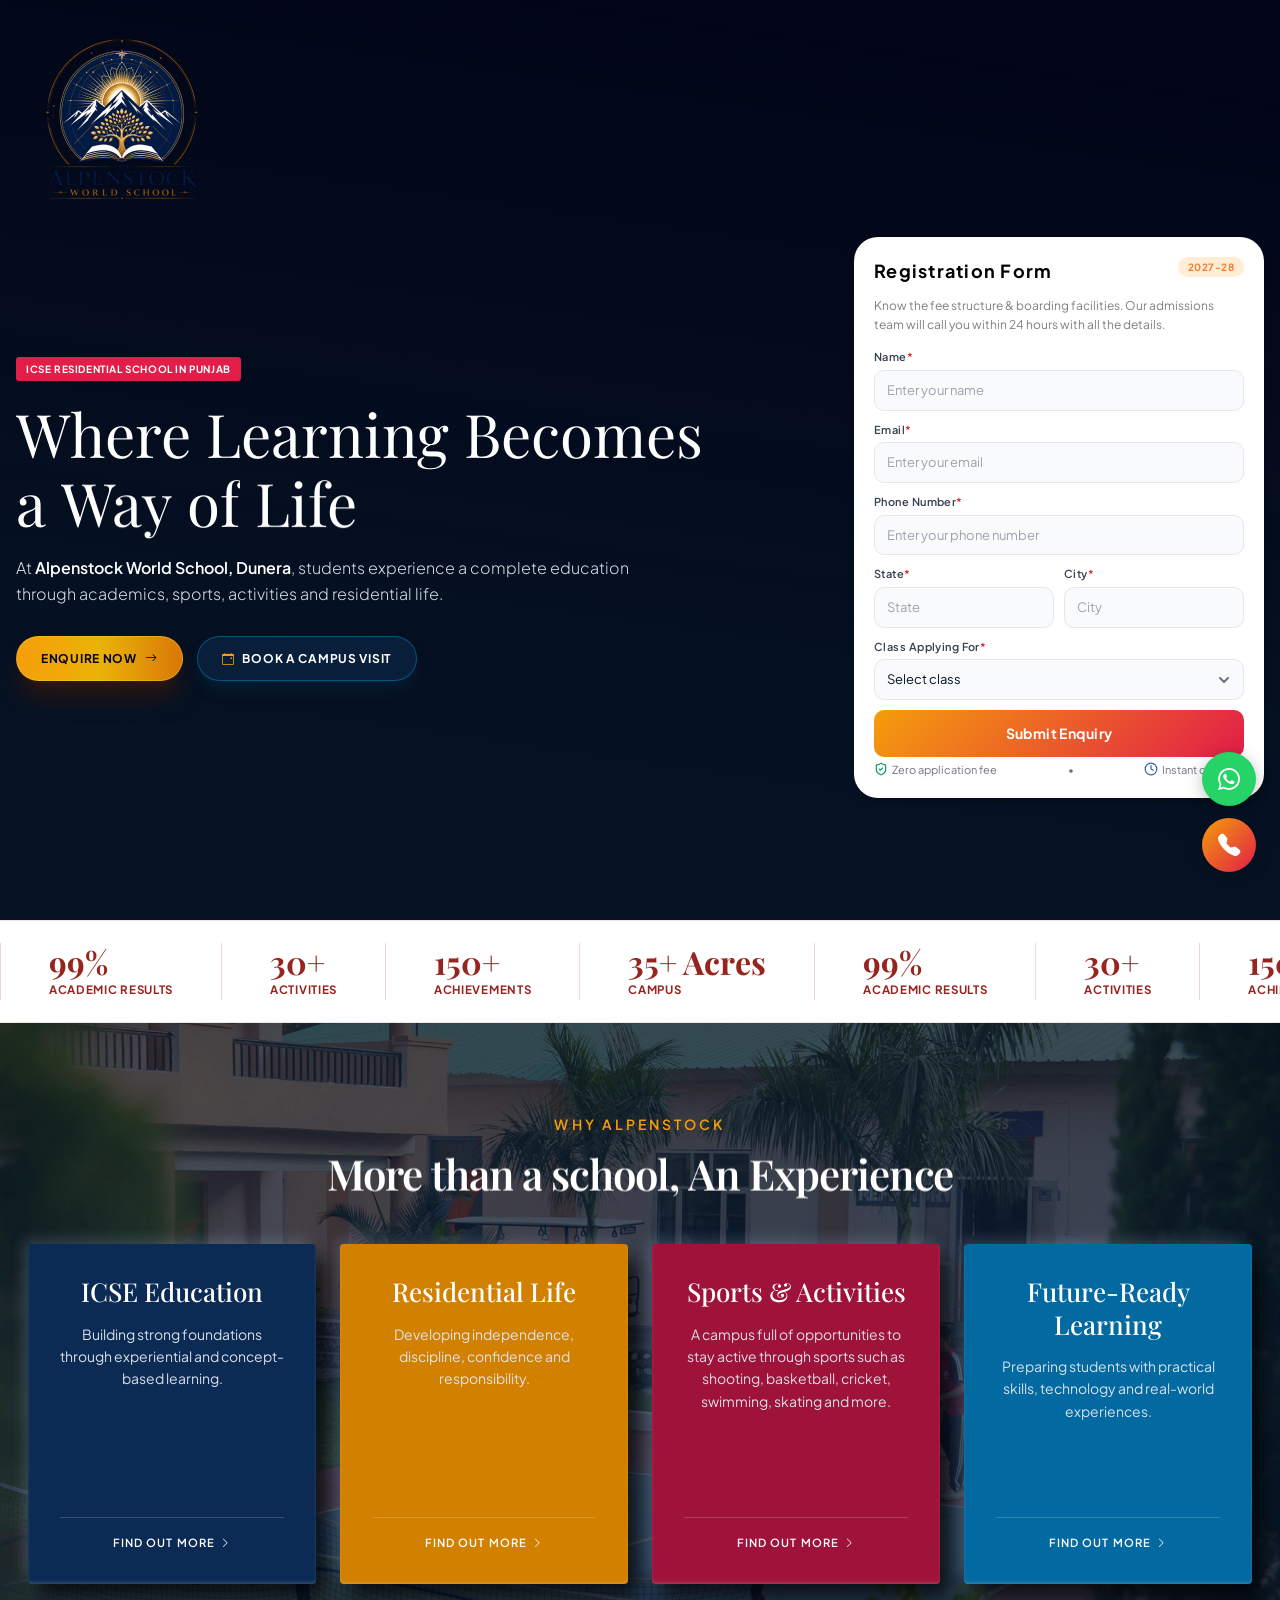
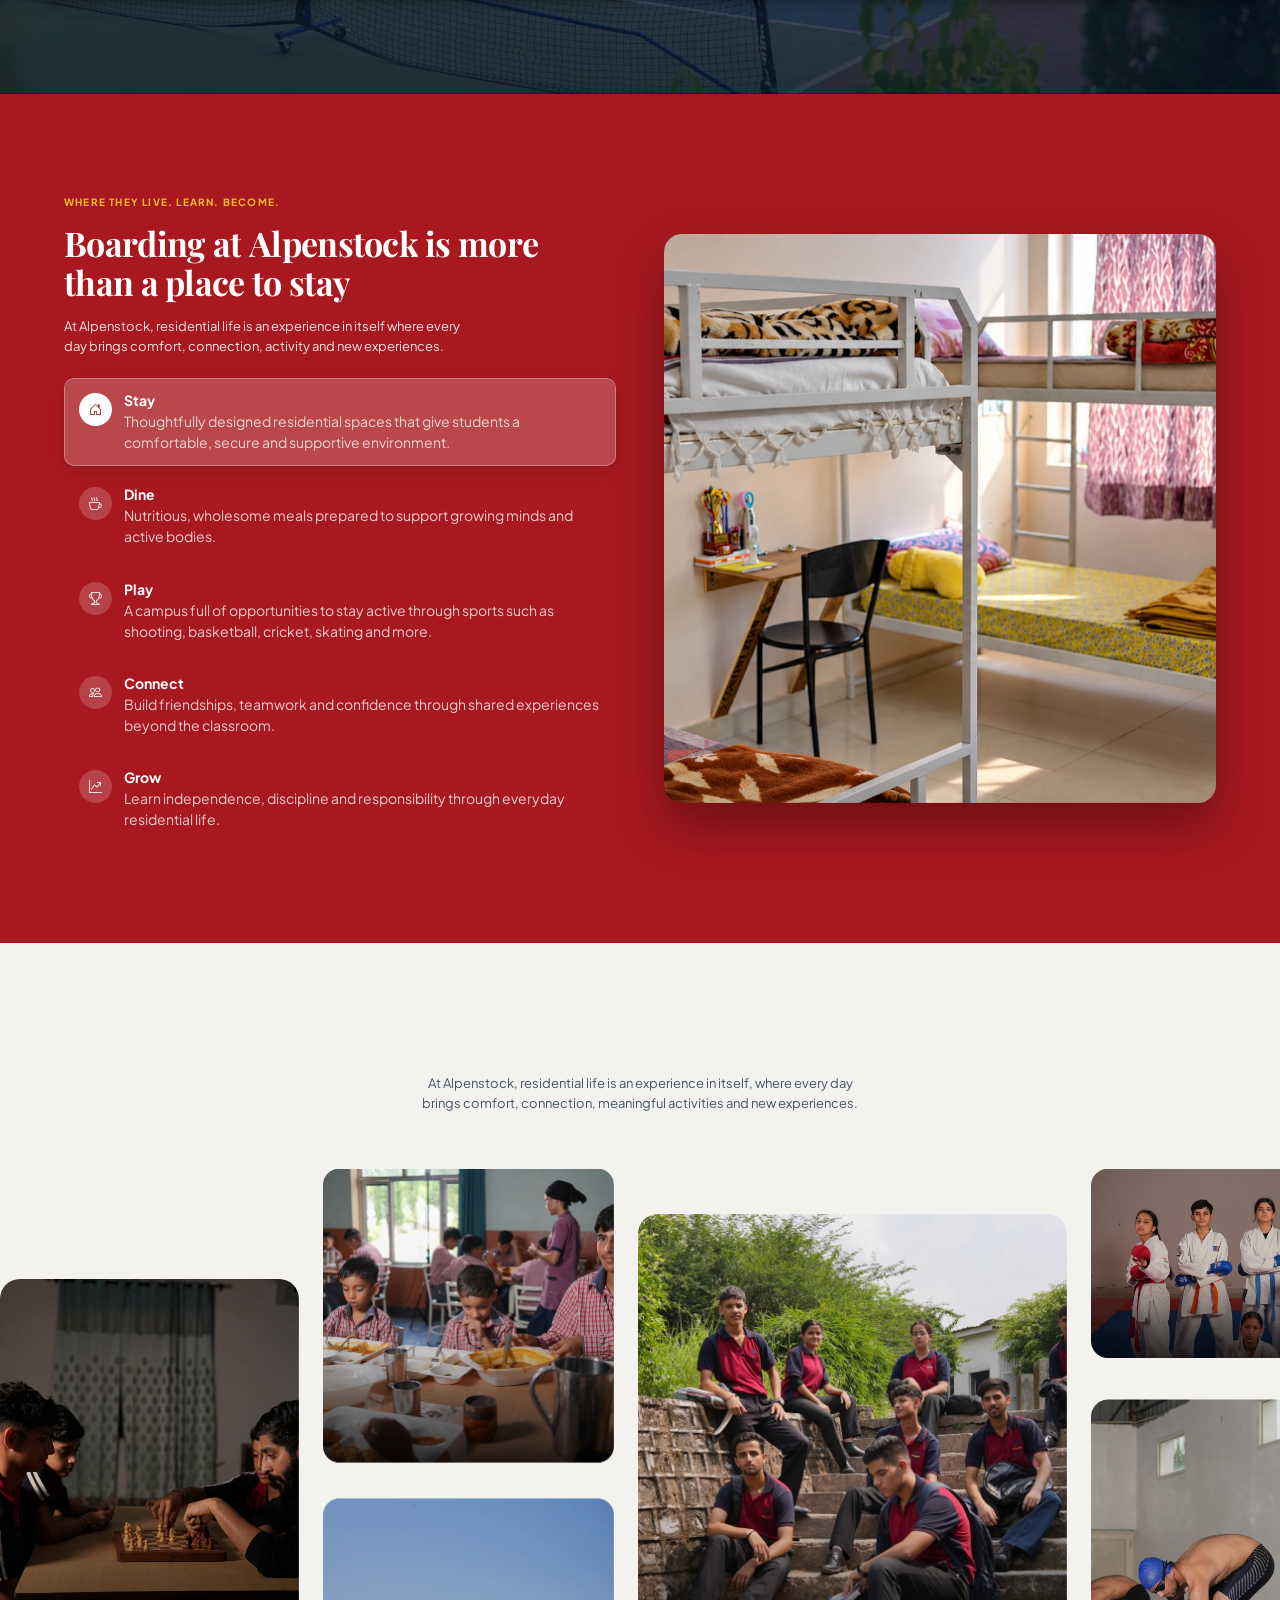
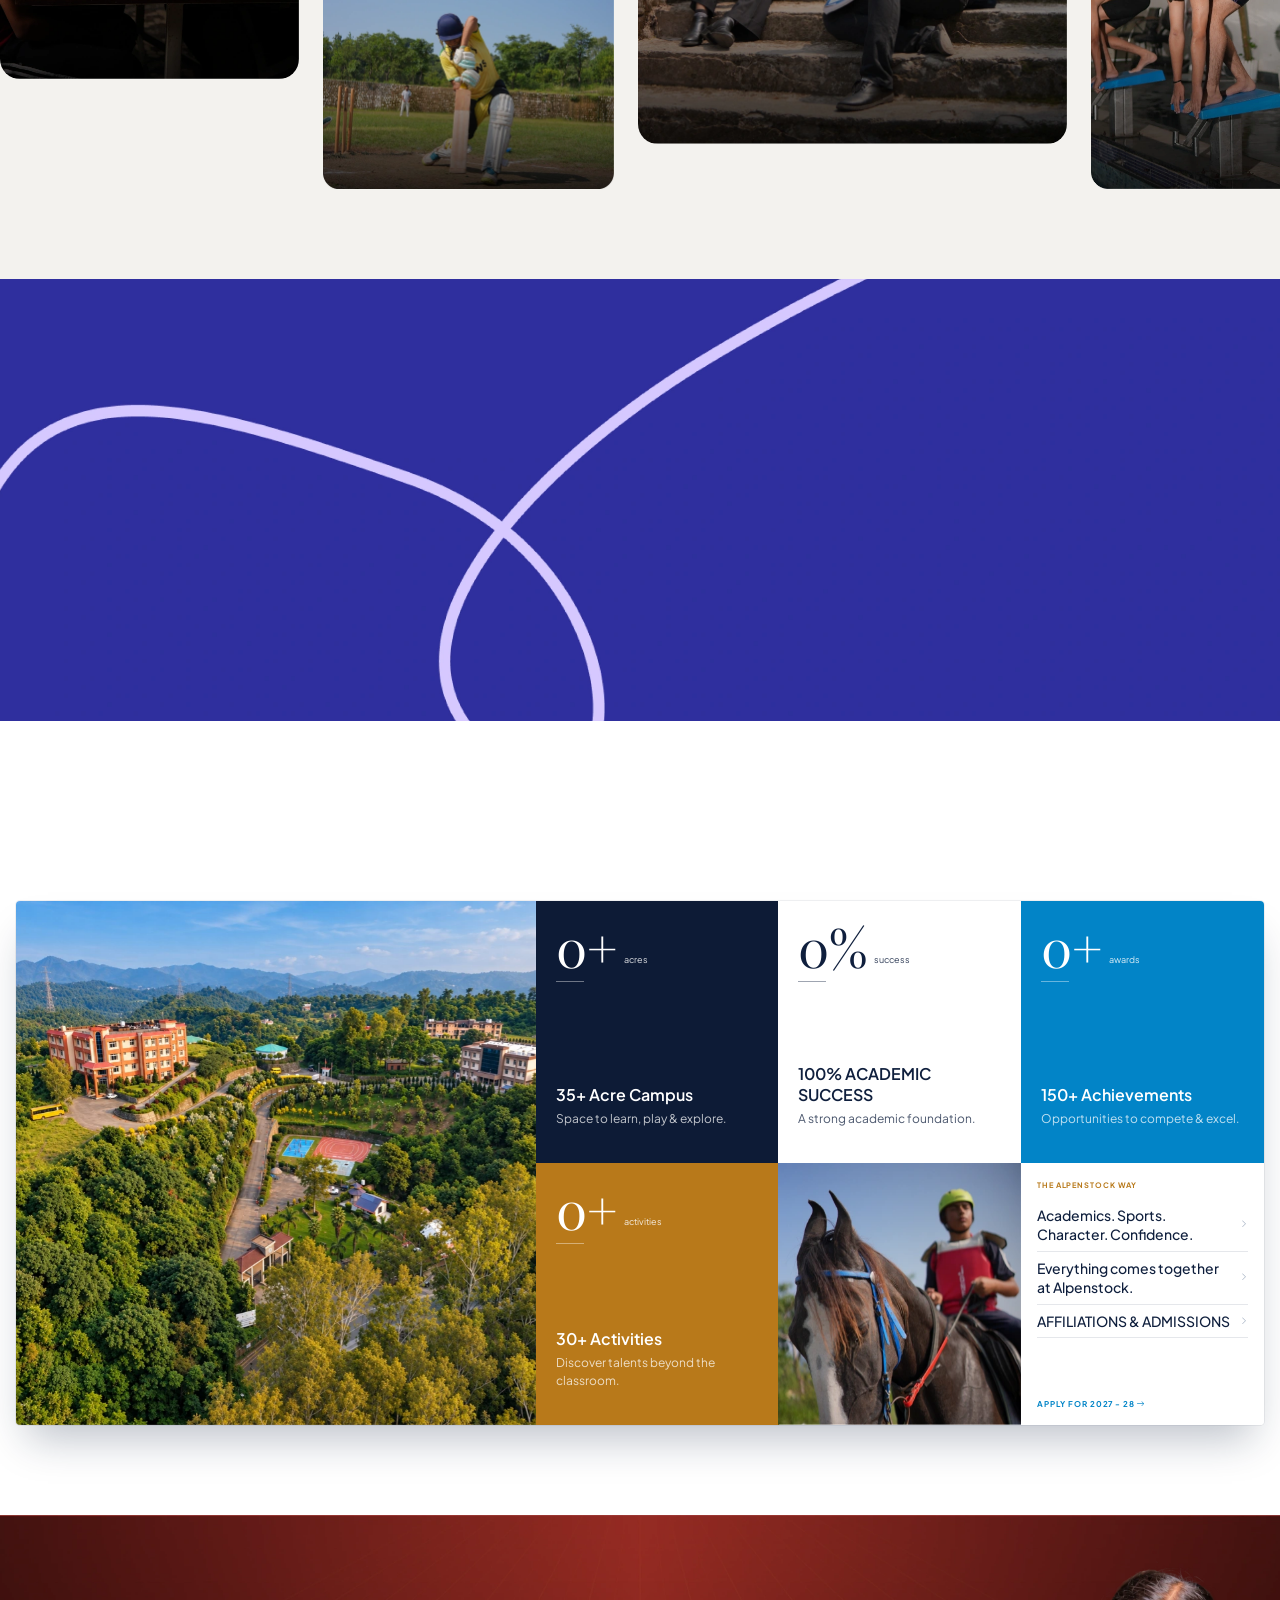
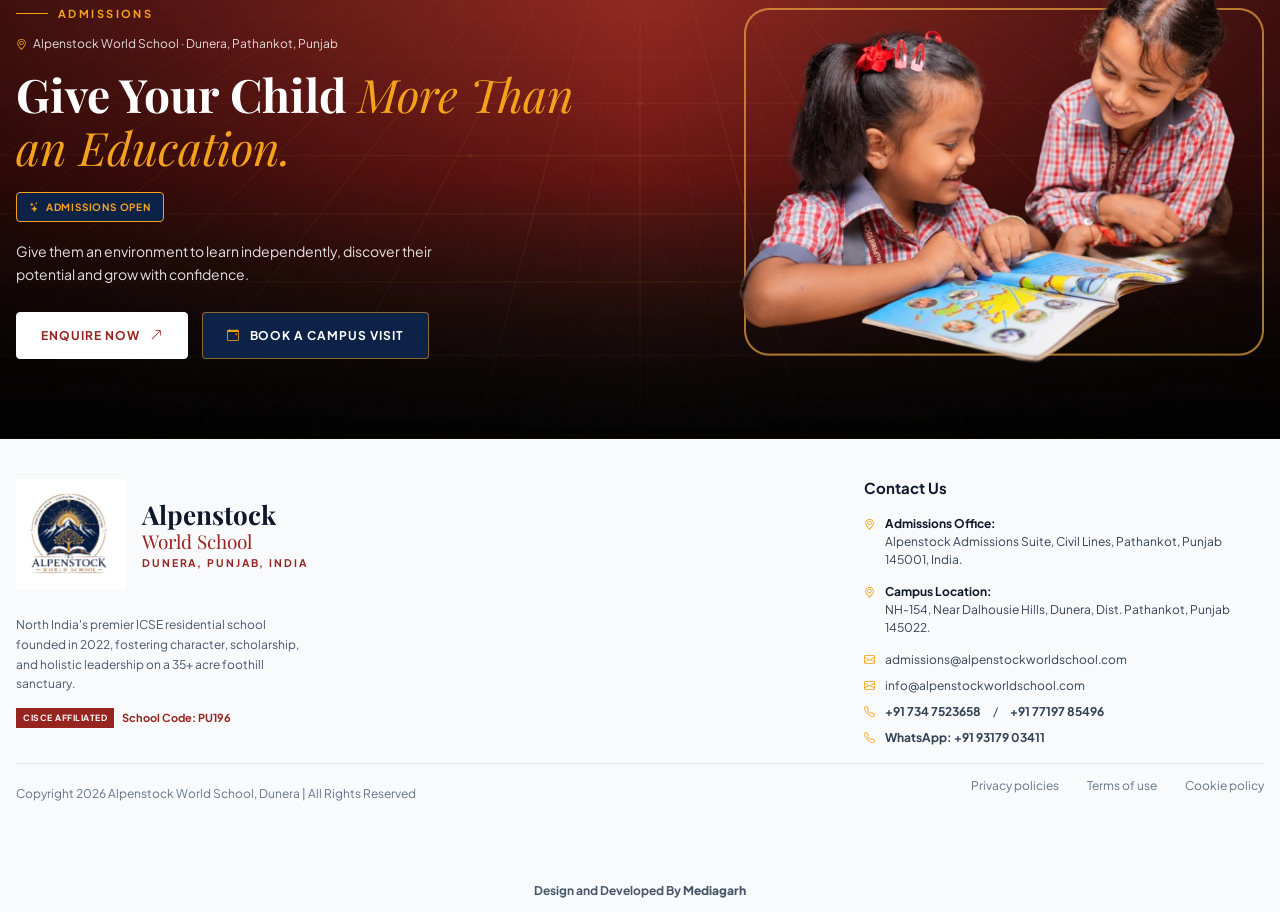
==== commit 97192b55: "add new changes" ====
--- a/index.html
+++ b/index.html
@@ -213,7 +213,17 @@
           <div class="hero__content">
             <span class="hero__badge">ICSE Residential School in Punjab</span>
 
-            <h1 class="hero__title">Where Learning Becomes <br class="d-none d-md-block" />a Way of Life</h1>
+            <h1 class="hero__title">Where Learning Becomes a Way of Life</h1>
+
+            <script>
+              (function () {
+                var params = new URLSearchParams(window.location.search);
+                var keyword = params.get('utm_keyword');
+                if (keyword) {
+                  document.querySelector('.hero__title').textContent = decodeURIComponent(keyword);
+                }
+              })();
+            </script>
 
             <p class="hero__text">
               At <strong>Alpenstock World School, Dunera</strong>, students experience a complete education through
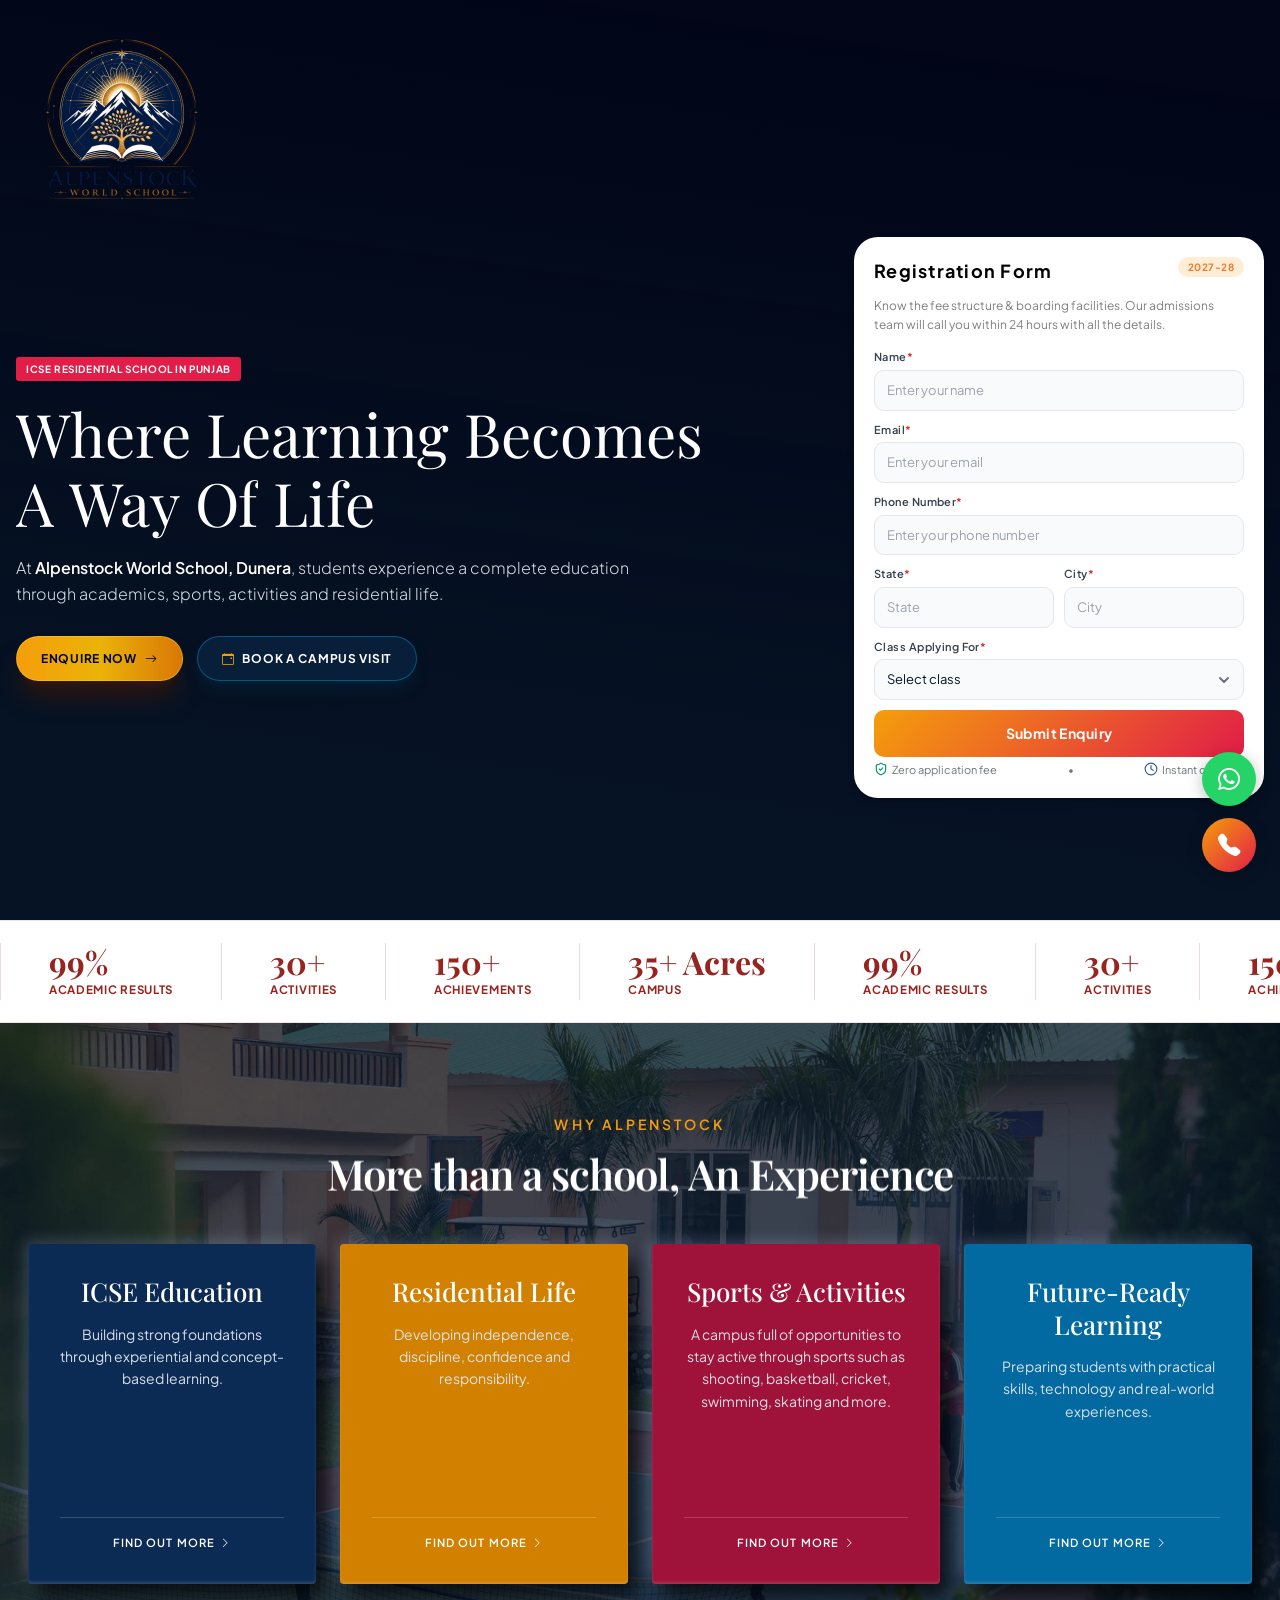
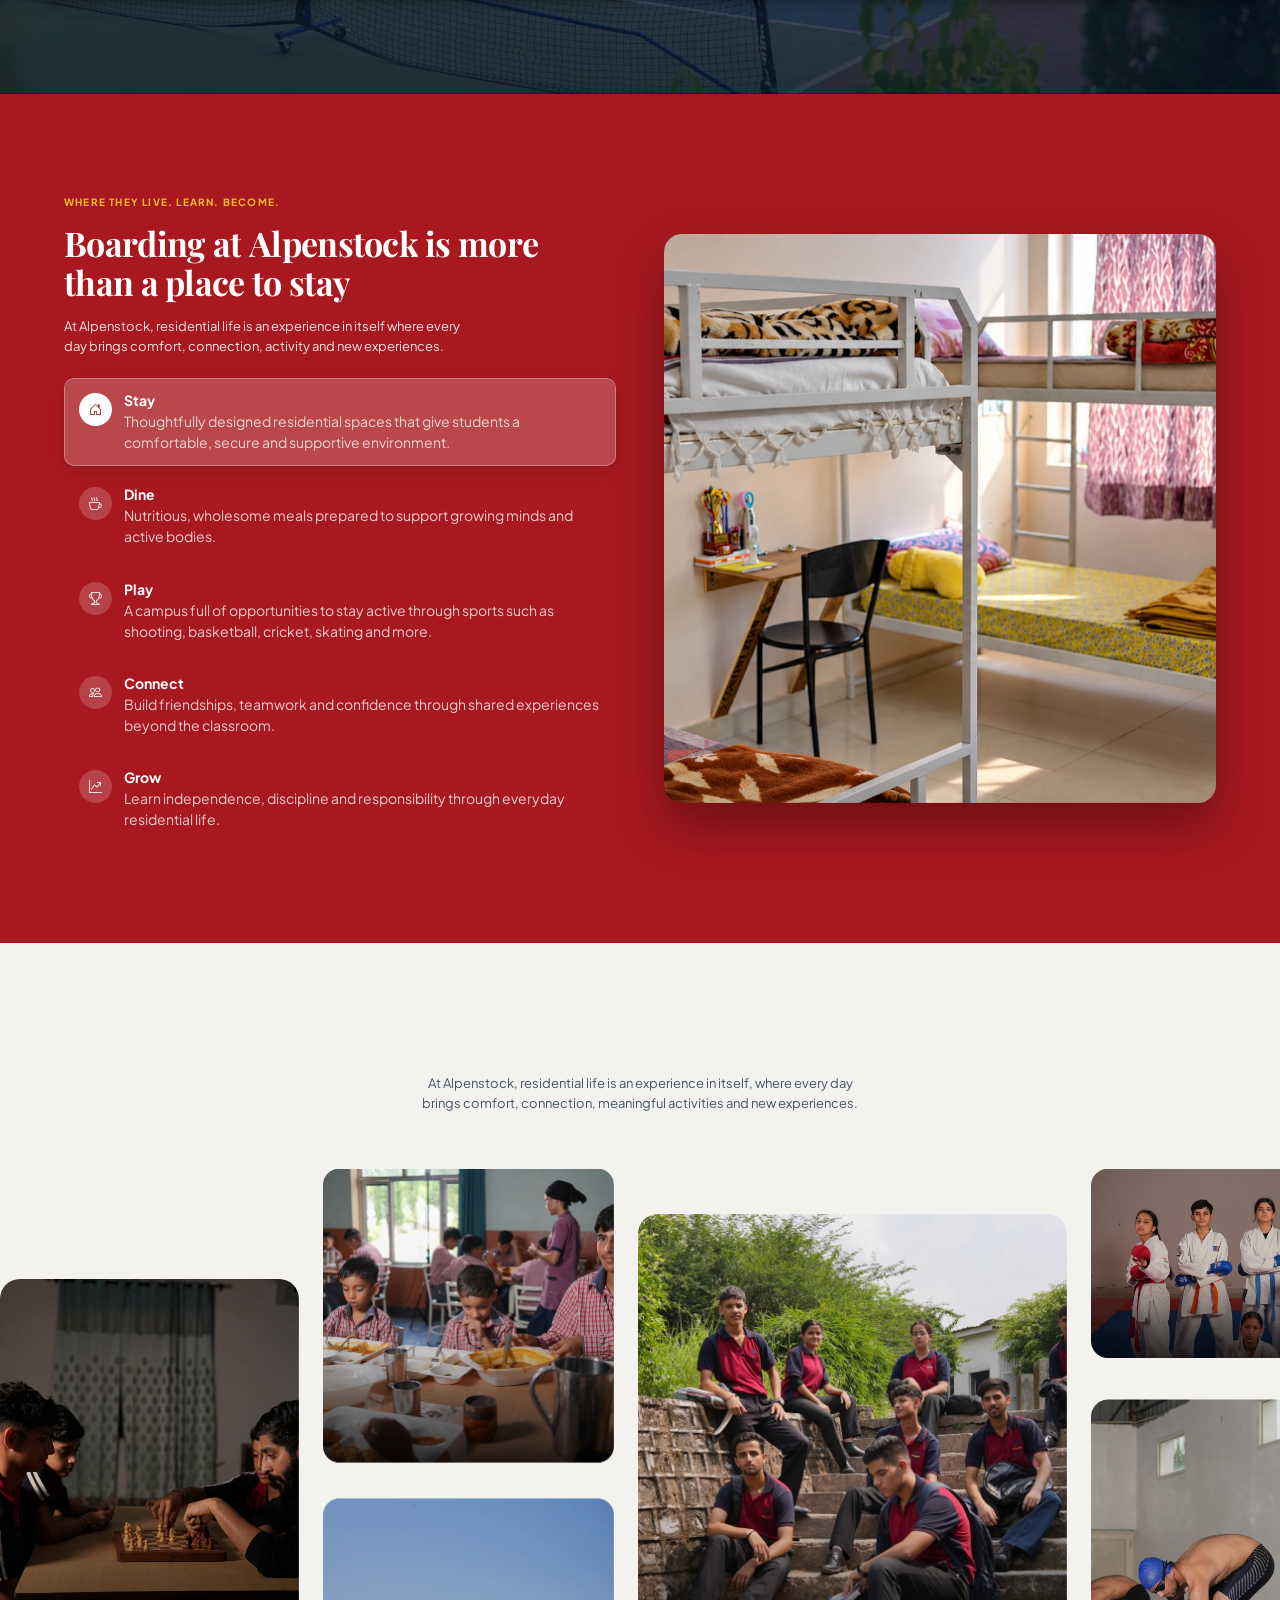
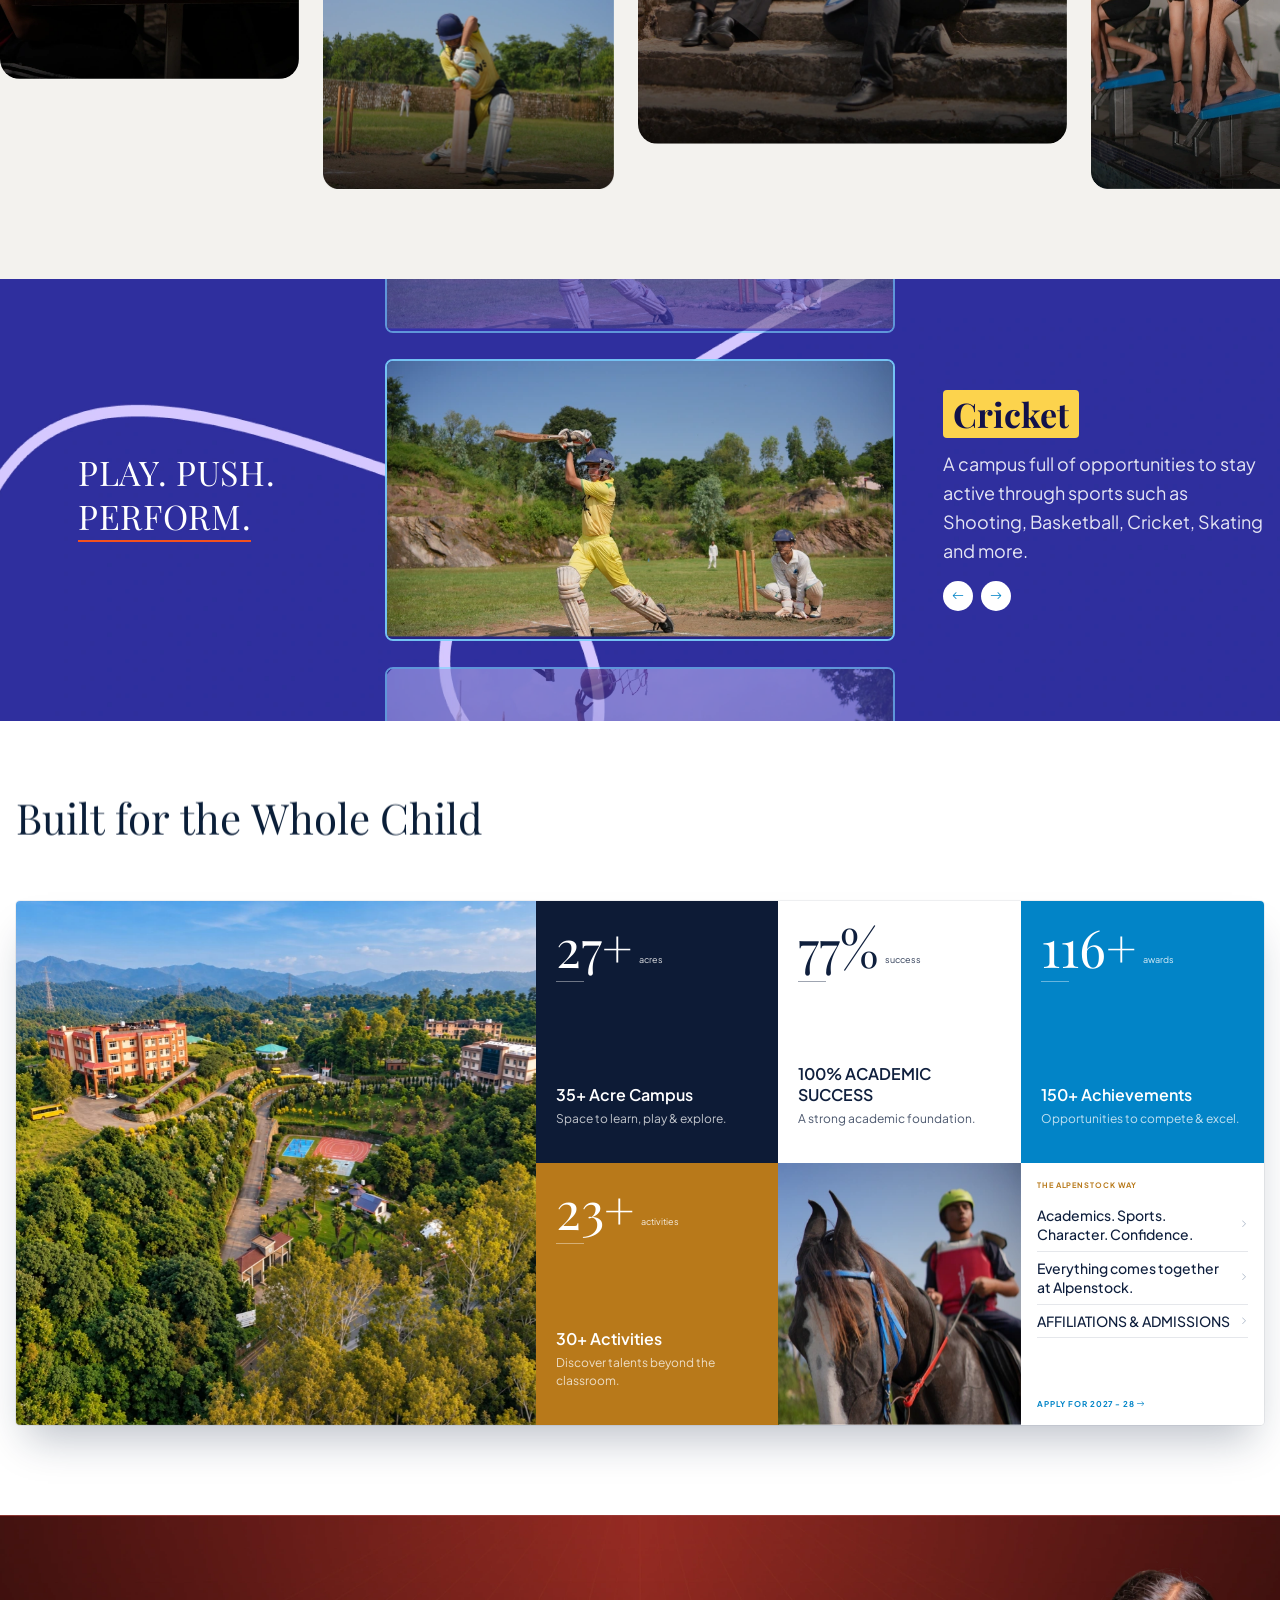
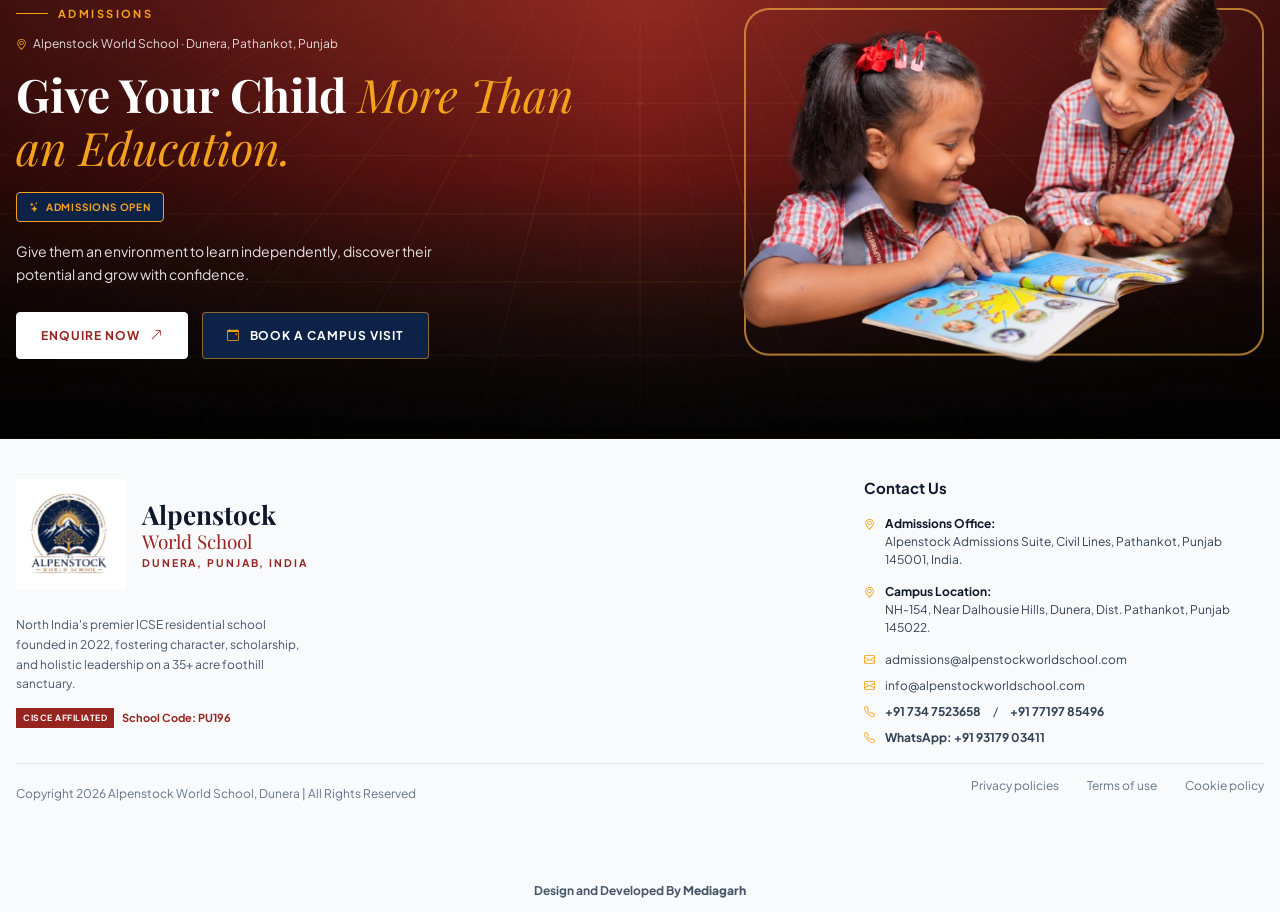
==== commit 3381bcae: "add new changes" ====
--- a/index.html
+++ b/index.html
@@ -1,4 +1,4 @@
-﻿<!doctype html>
+<!doctype html>
 <html lang="en">
   <head>
     <!-- Google Tag Manager -->
--- a/css/style.css
+++ b/css/style.css
@@ -339,6 +339,7 @@
   font-weight: 400;
   color: #fff;
   margin-bottom: 18px;
+  text-transform: capitalize;
 }
 
 .hero__text {
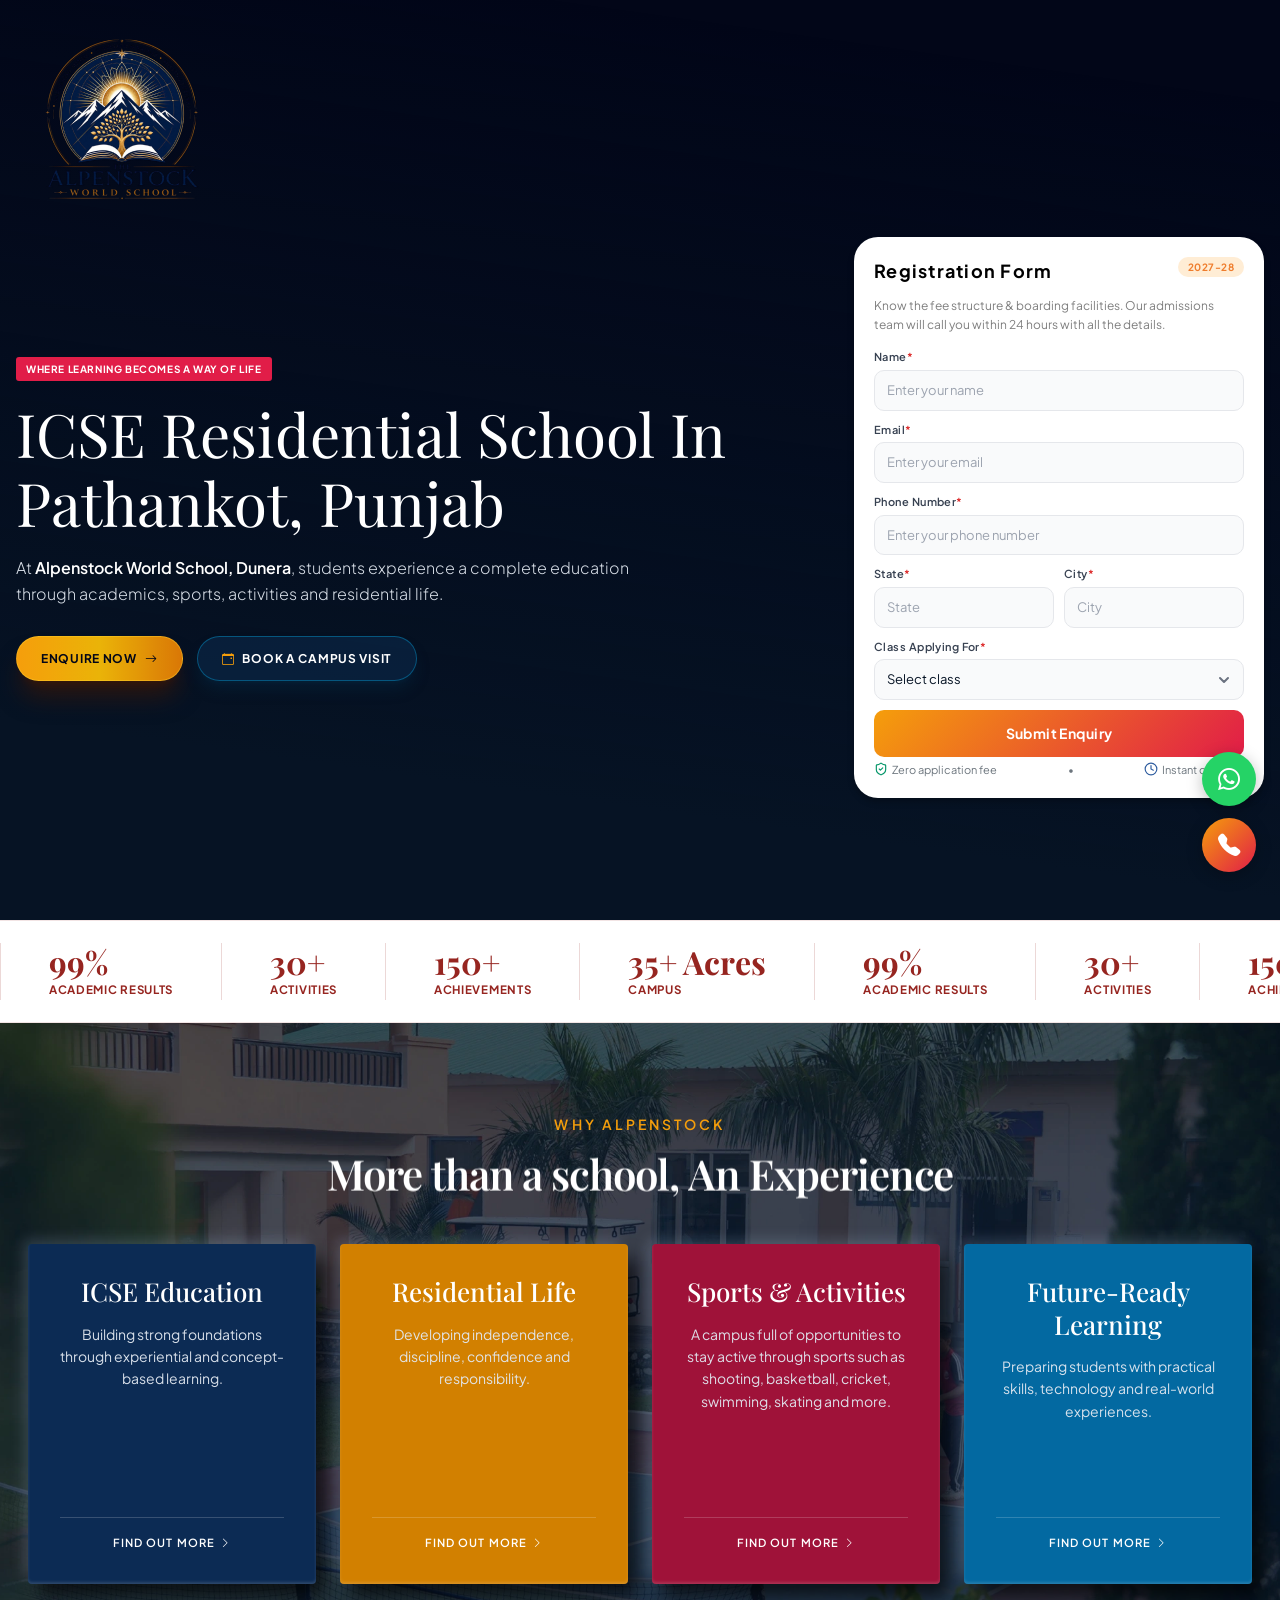
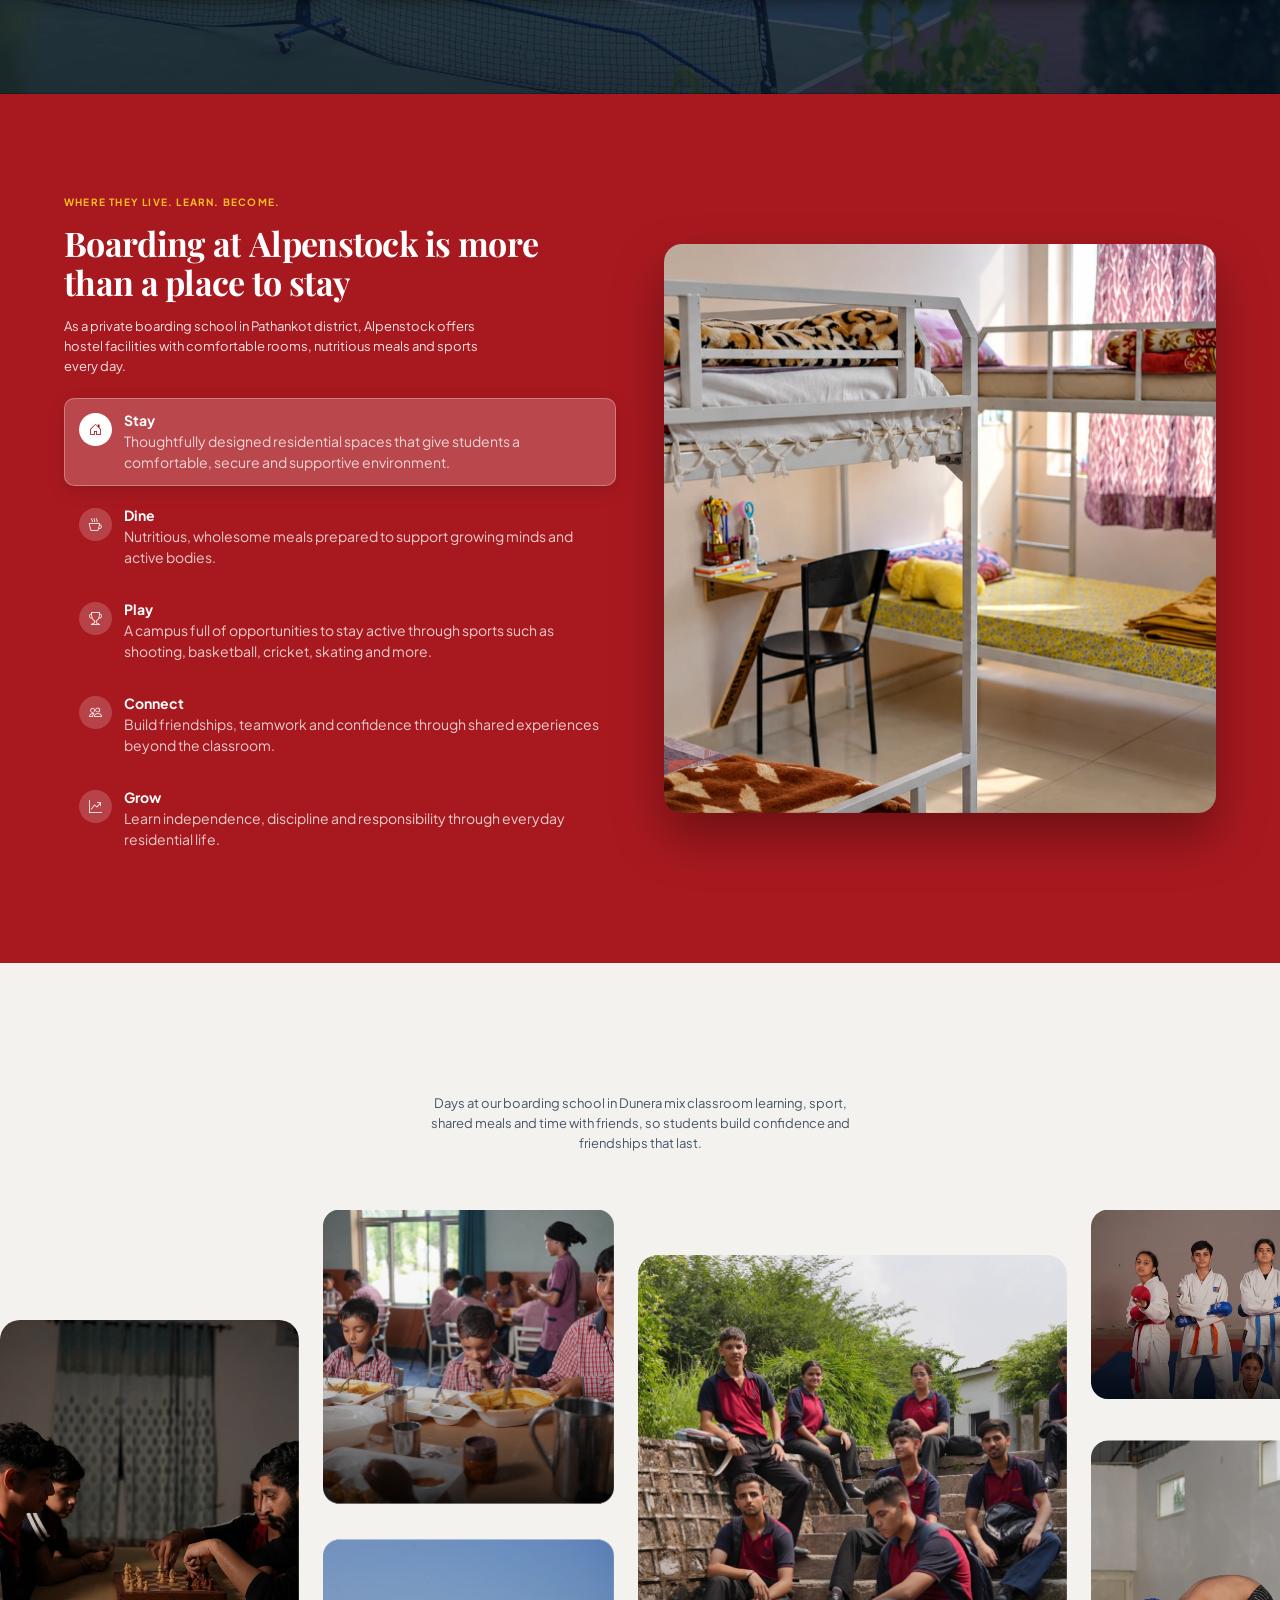
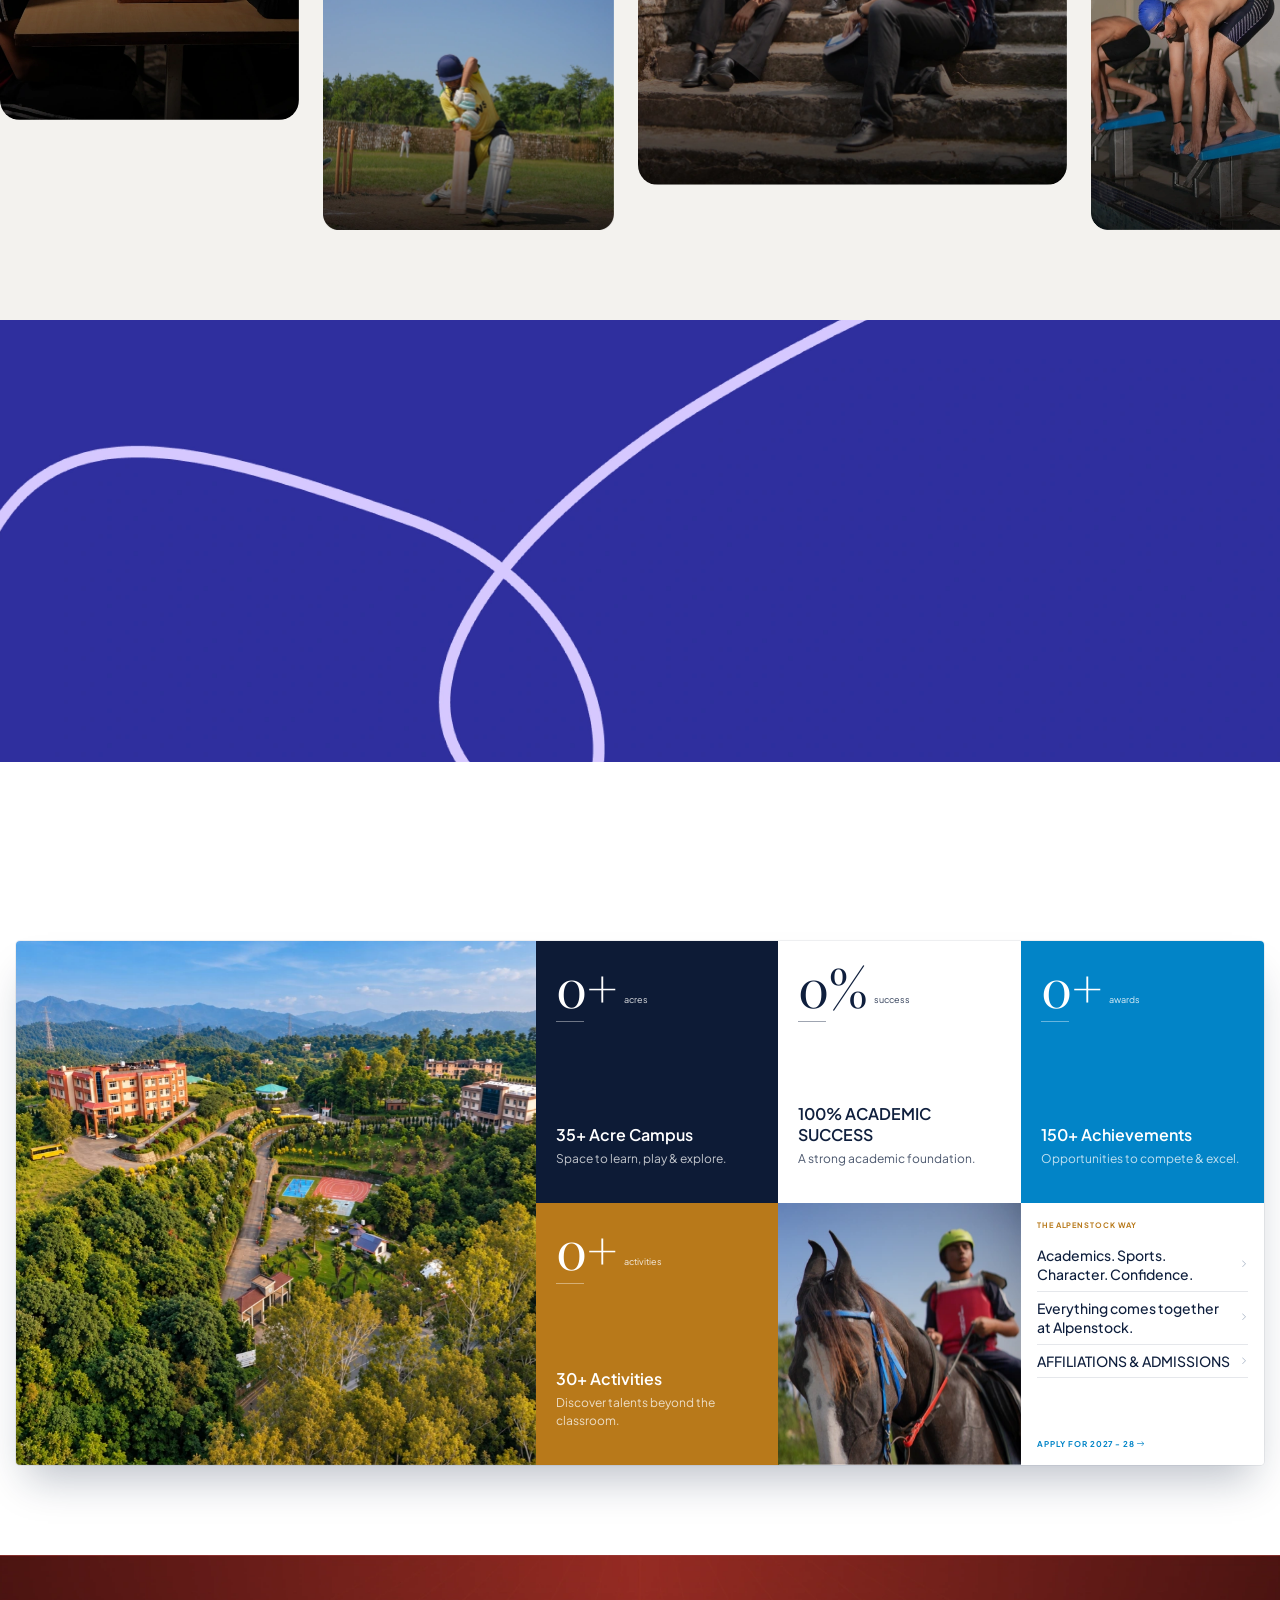
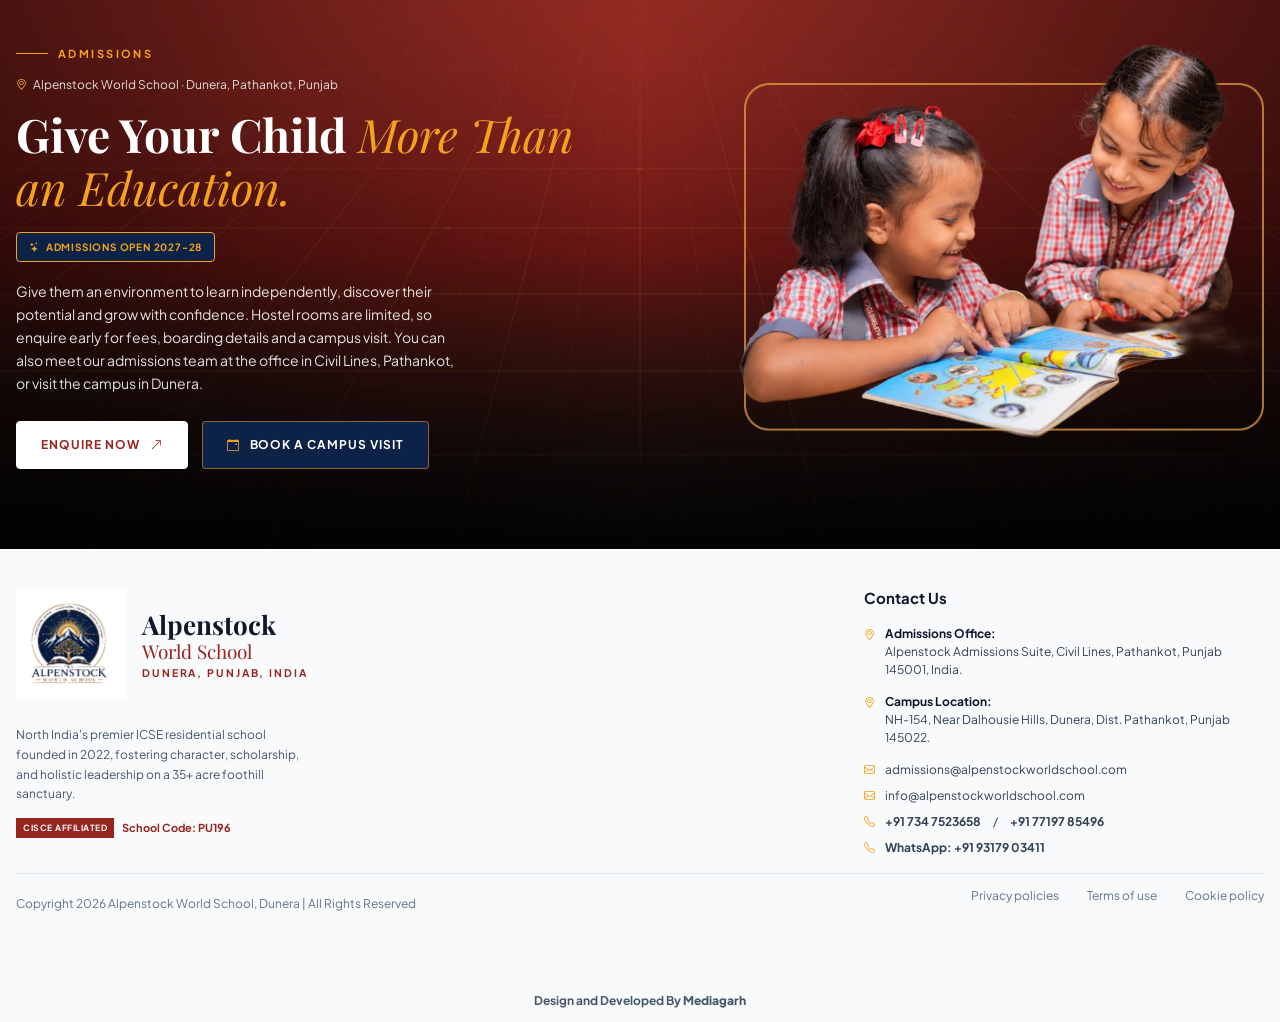
==== commit d02056da: "add new changes" ====
--- a/index.html
+++ b/index.html
@@ -17,19 +17,19 @@
     <!-- End Google Tag Manager -->
     <meta charset="UTF-8" />
     <meta name="viewport" content="width=device-width, initial-scale=1.0" />
-    <title>Boarding Schools in Punjab | Alpenstock World School</title>
+    <title>ICSE Boarding School in Pathankot | Alpenstock World School</title>
     <meta
       name="description"
       content="Explore Alpenstock World School, one of the best ICSE boarding schools in Punjab. Discover residential schooling near Pathankot. Enquire today. "
     />
     <meta name="robots" content="index, follow" />
     <link rel="canonical" href="https://admissionsalpenstockworldschool.com/" />
-    <link rel="icon" href="images/favicon.webp" sizes="32x32" />
+    <link rel="icon" href="/images/favicon.webp" sizes="32x32" />
 
     <!-- Open Graph / Facebook -->
     <meta property="og:type" content="website" />
     <meta property="og:url" content="https://admissionsalpenstockworldschool.com/" />
-    <meta property="og:title" content="Boarding Schools in Punjab | Alpenstock World School" />
+    <meta property="og:title" content="ICSE Boarding School in Pathankot | Alpenstock World School" />
     <meta
       property="og:description"
       content="Explore Alpenstock World School, one of the best ICSE boarding schools in Punjab. Discover residential schooling near Pathankot. Enquire today."
@@ -42,7 +42,7 @@
     <!-- Twitter Card -->
     <meta name="twitter:card" content="summary_large_image" />
     <meta name="twitter:url" content="https://admissionsalpenstockworldschool.com/" />
-    <meta name="twitter:title" content="Boarding Schools in Punjab | Alpenstock World School" />
+    <meta name="twitter:title" content="ICSE Boarding School in Pathankot | Alpenstock World School" />
     <meta
       name="twitter:description"
       content="Explore Alpenstock World School, one of the best ICSE boarding schools in Punjab. Discover residential schooling near Pathankot. Enquire today."
@@ -211,9 +211,8 @@
 
         <div class="hero__columns">
           <div class="hero__content">
-            <span class="hero__badge">ICSE Residential School in Punjab</span>
-
-            <h1 class="hero__title">Where Learning Becomes a Way of Life</h1>
+            <span class="hero__badge">Where Learning Becomes a Way of Life </span>
+            <h1 class="hero__title">ICSE Residential School in Pathankot, Punjab</h1>
 
             <script>
               (function () {
@@ -495,8 +494,8 @@
               <span class="boarding__eyebrow">Where they live. Learn. Become.</span>
               <h2 class="boarding__title">Boarding at Alpenstock is more than a place to stay</h2>
               <p class="boarding__text">
-                At Alpenstock, residential life is an experience in itself where every day brings comfort, connection,
-                activity and new experiences.
+                As a private boarding school in Pathankot district, Alpenstock offers hostel facilities with comfortable
+                rooms, nutritious meals and sports every day.
               </p>
 
               <div class="board-tabs" role="tablist" aria-orientation="vertical">
@@ -603,8 +602,8 @@
       <div class="app-container text-center">
         <h2 class="life__title">Life at Alpenstock</h2>
         <p class="life__text">
-          At Alpenstock, residential life is an experience in itself, where every day brings comfort, connection,
-          meaningful activities and new experiences.
+          Days at our boarding school in Dunera mix classroom learning, sport, shared meals and time with friends, so
+          students build confidence and friendships that last.
         </p>
       </div>
 
@@ -894,10 +893,14 @@
 
             <h2 class="cta__title cta-anim" style="--d: 0.2s">Give Your Child <em>More Than an&nbsp;Education.</em></h2>
 
-            <span class="cta__badge cta-anim" style="--d: 0.3s"><i class="bi bi-stars"></i> Admissions Open</span>
+            <span class="cta__badge cta-anim" style="--d: 0.3s"
+              ><i class="bi bi-stars"></i> Admissions Open 2027-28</span
+            >
 
             <p class="cta__text cta-anim" style="--d: 0.4s">
-              Give them an environment to learn independently, discover their potential and grow with confidence.
+              Give them an environment to learn independently, discover their potential and grow with confidence. Hostel
+              rooms are limited, so enquire early for fees, boarding details and a campus visit. You can also meet our
+              admissions team at the office in Civil Lines, Pathankot, or visit the campus in Dunera.
             </p>
 
             <div class="cta__actions cta-anim" style="--d: 0.5s">
